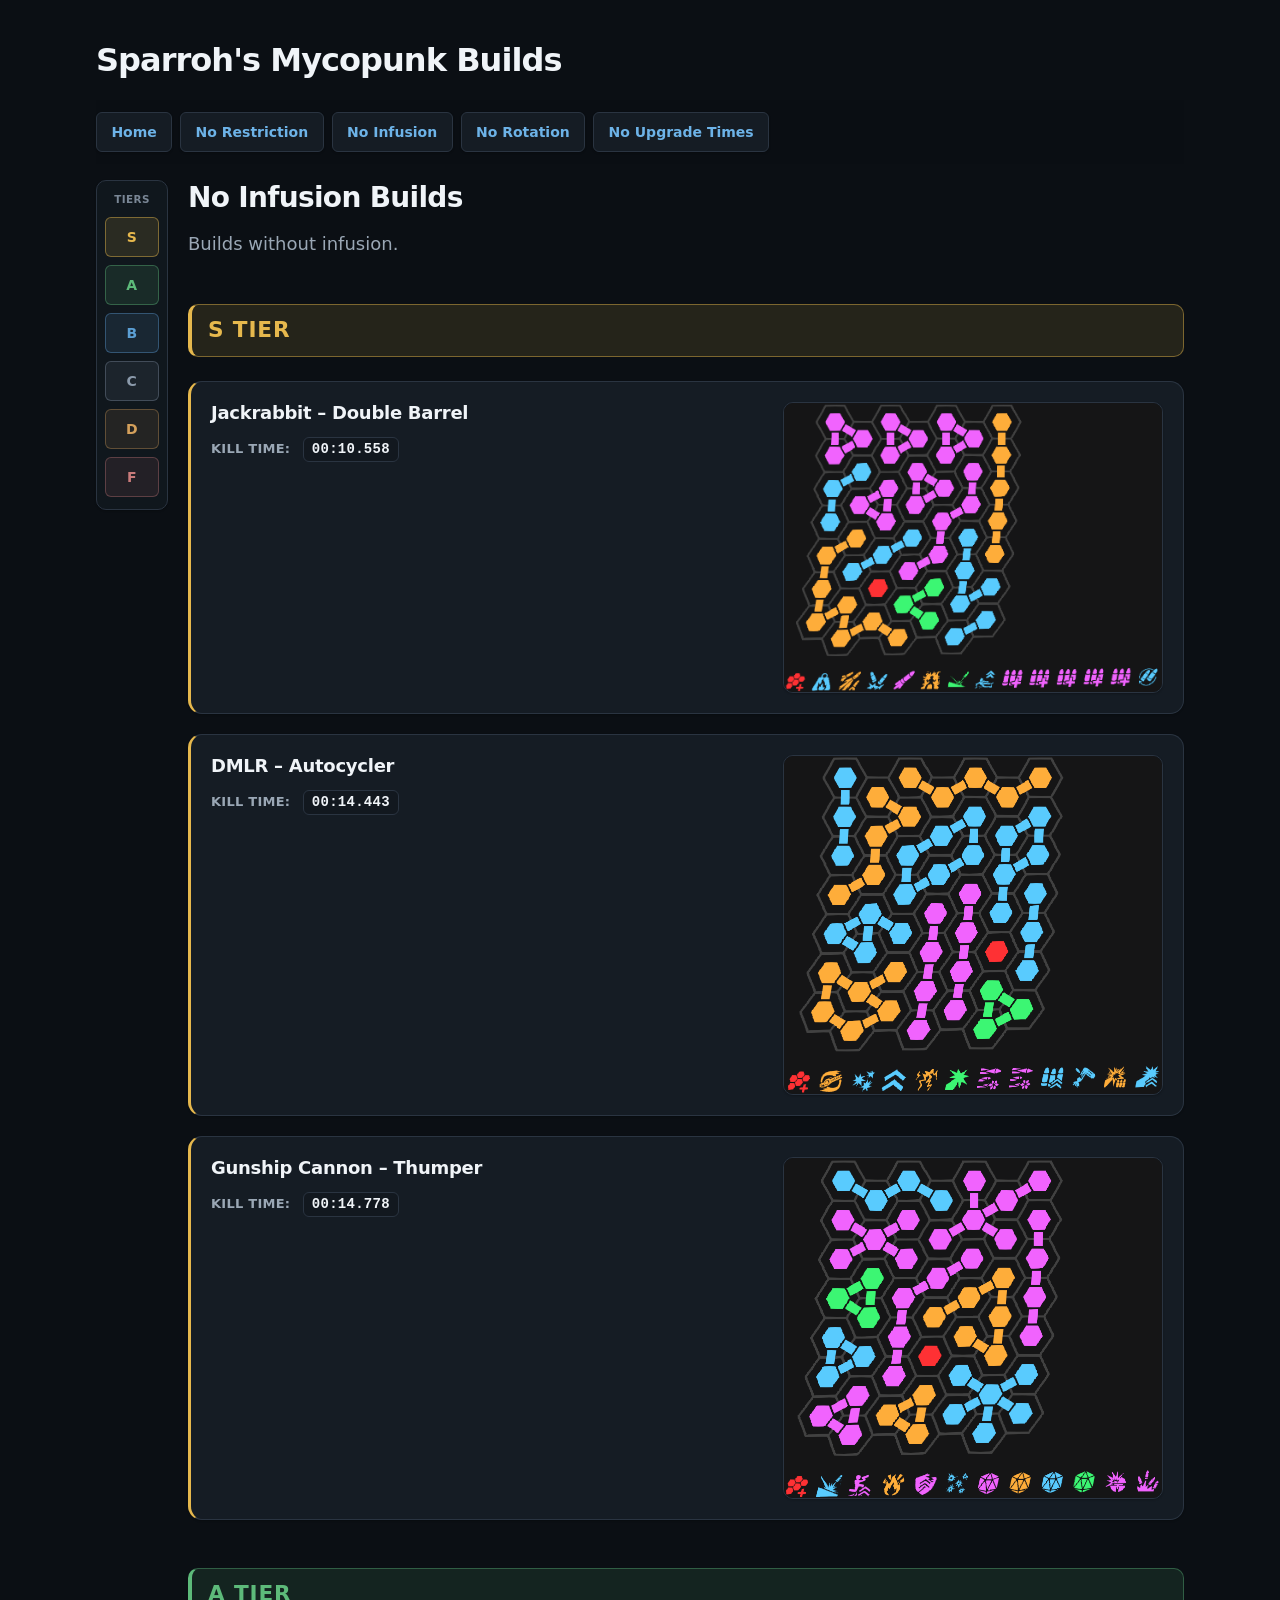
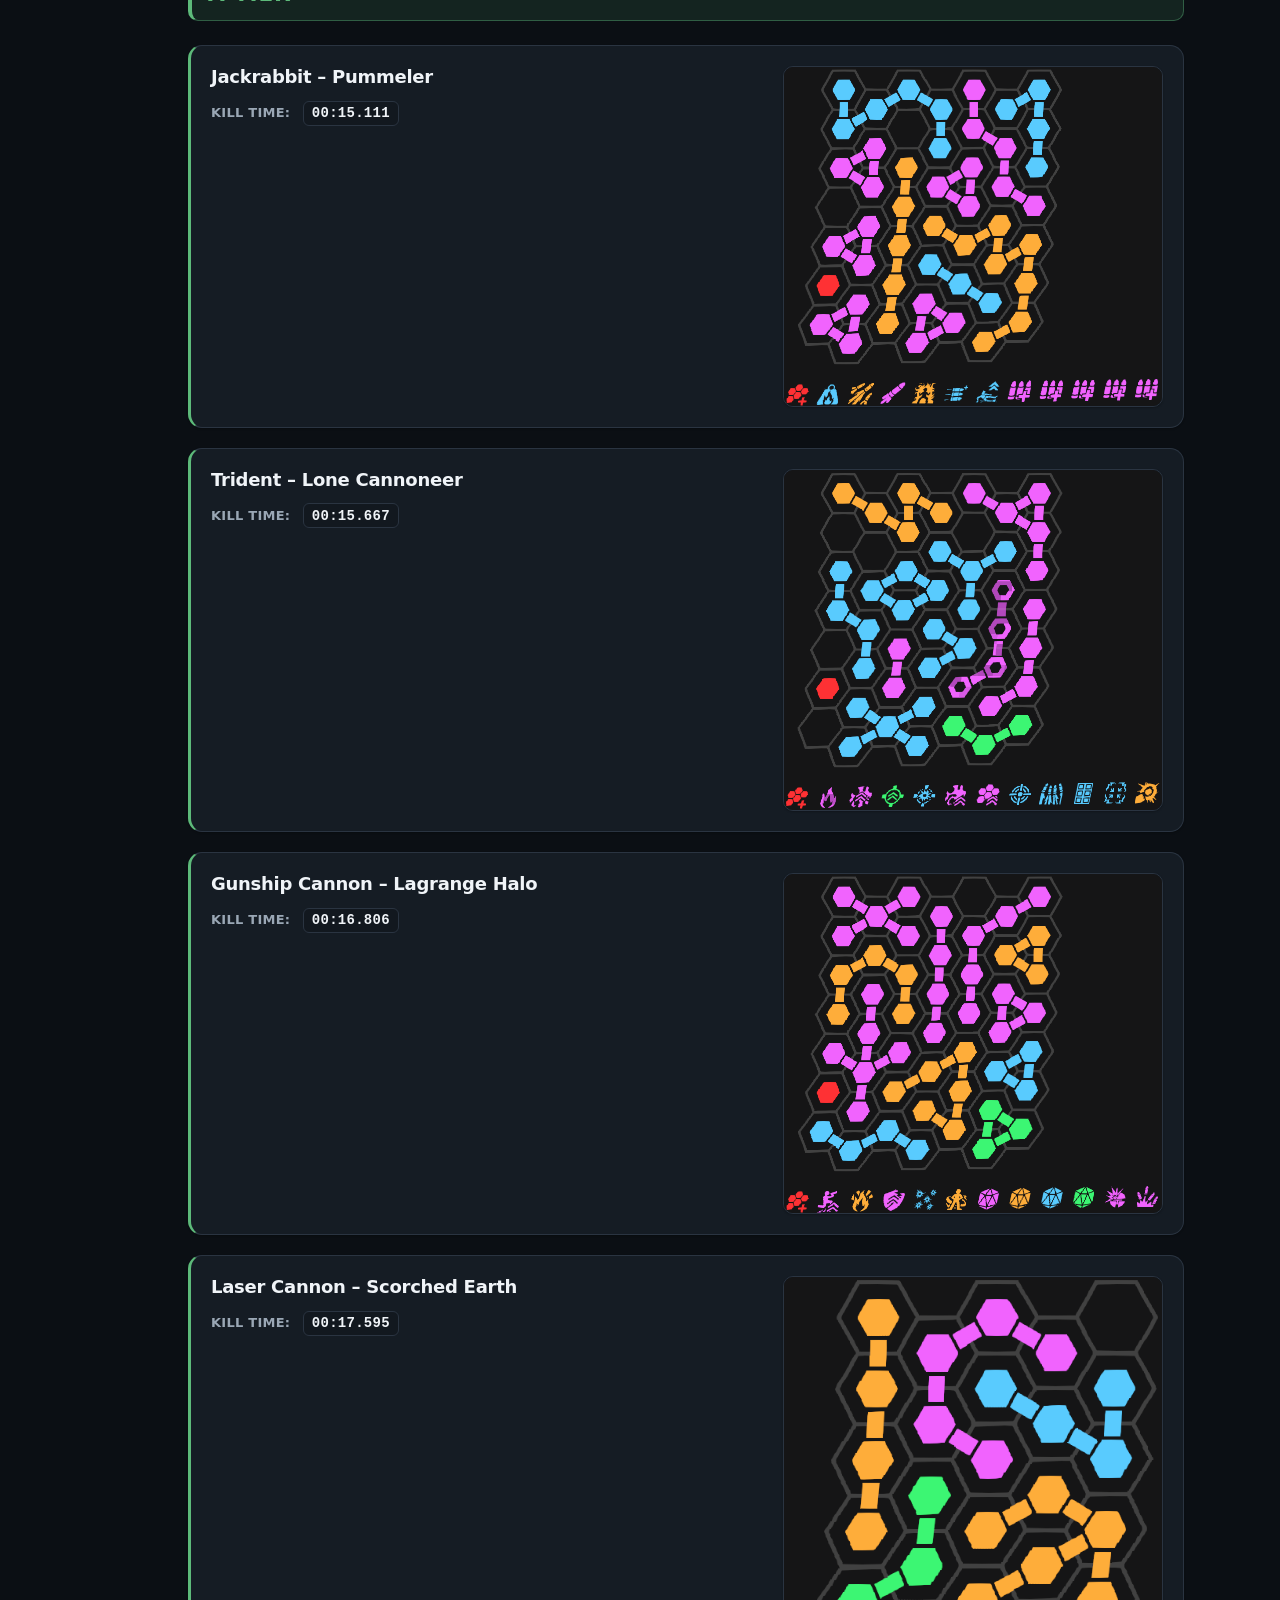
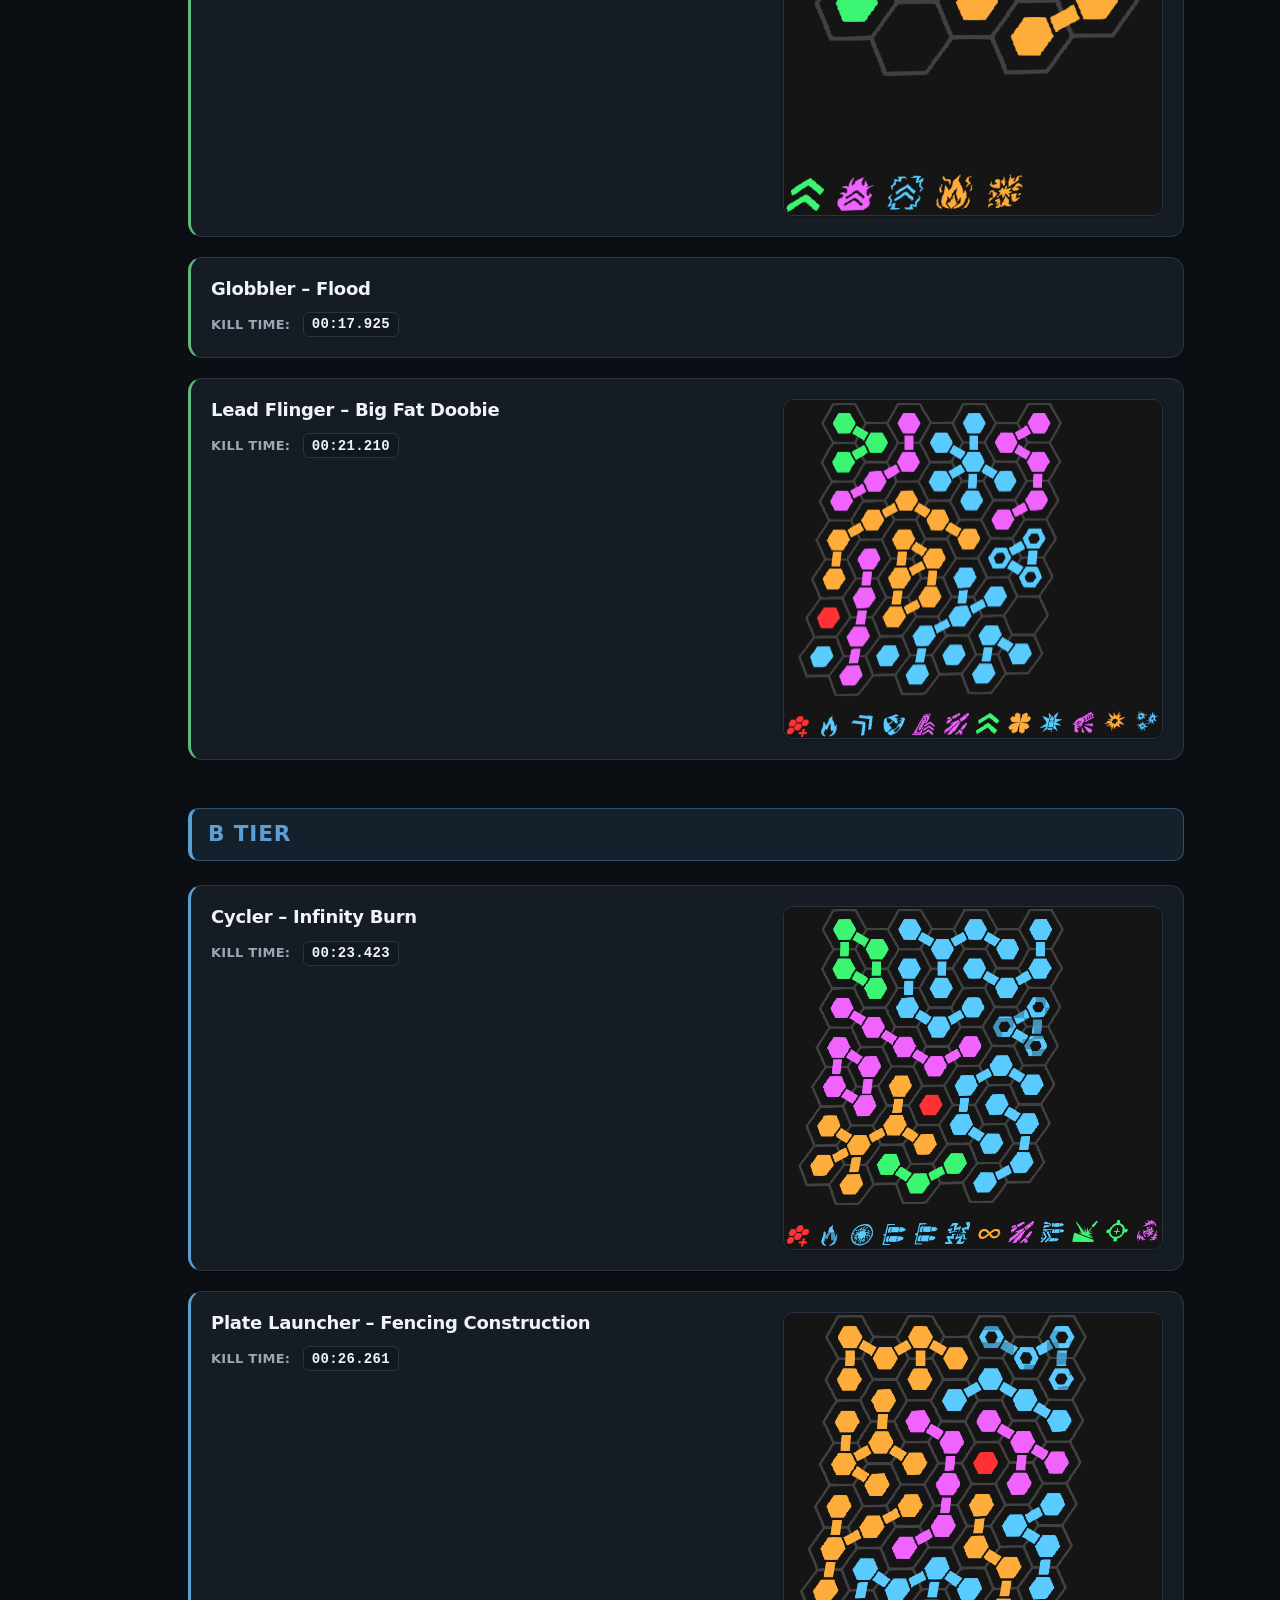
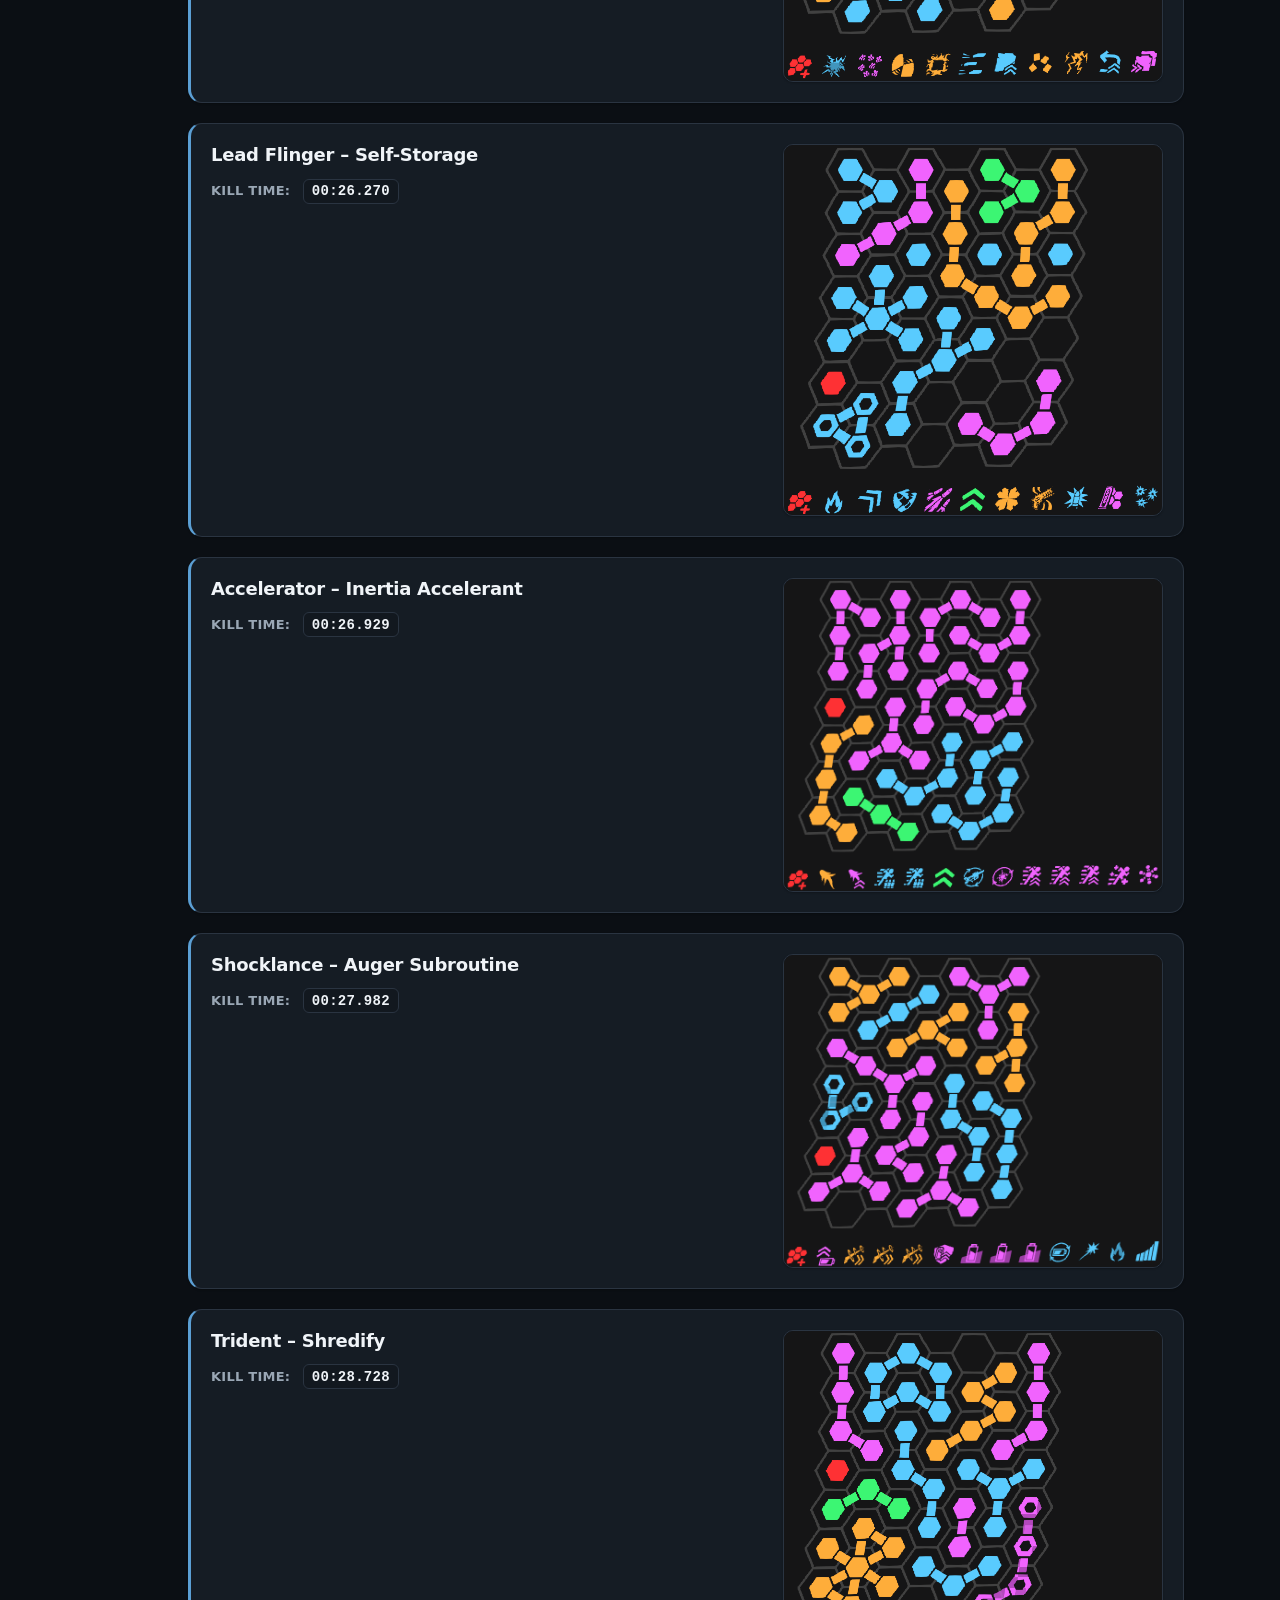
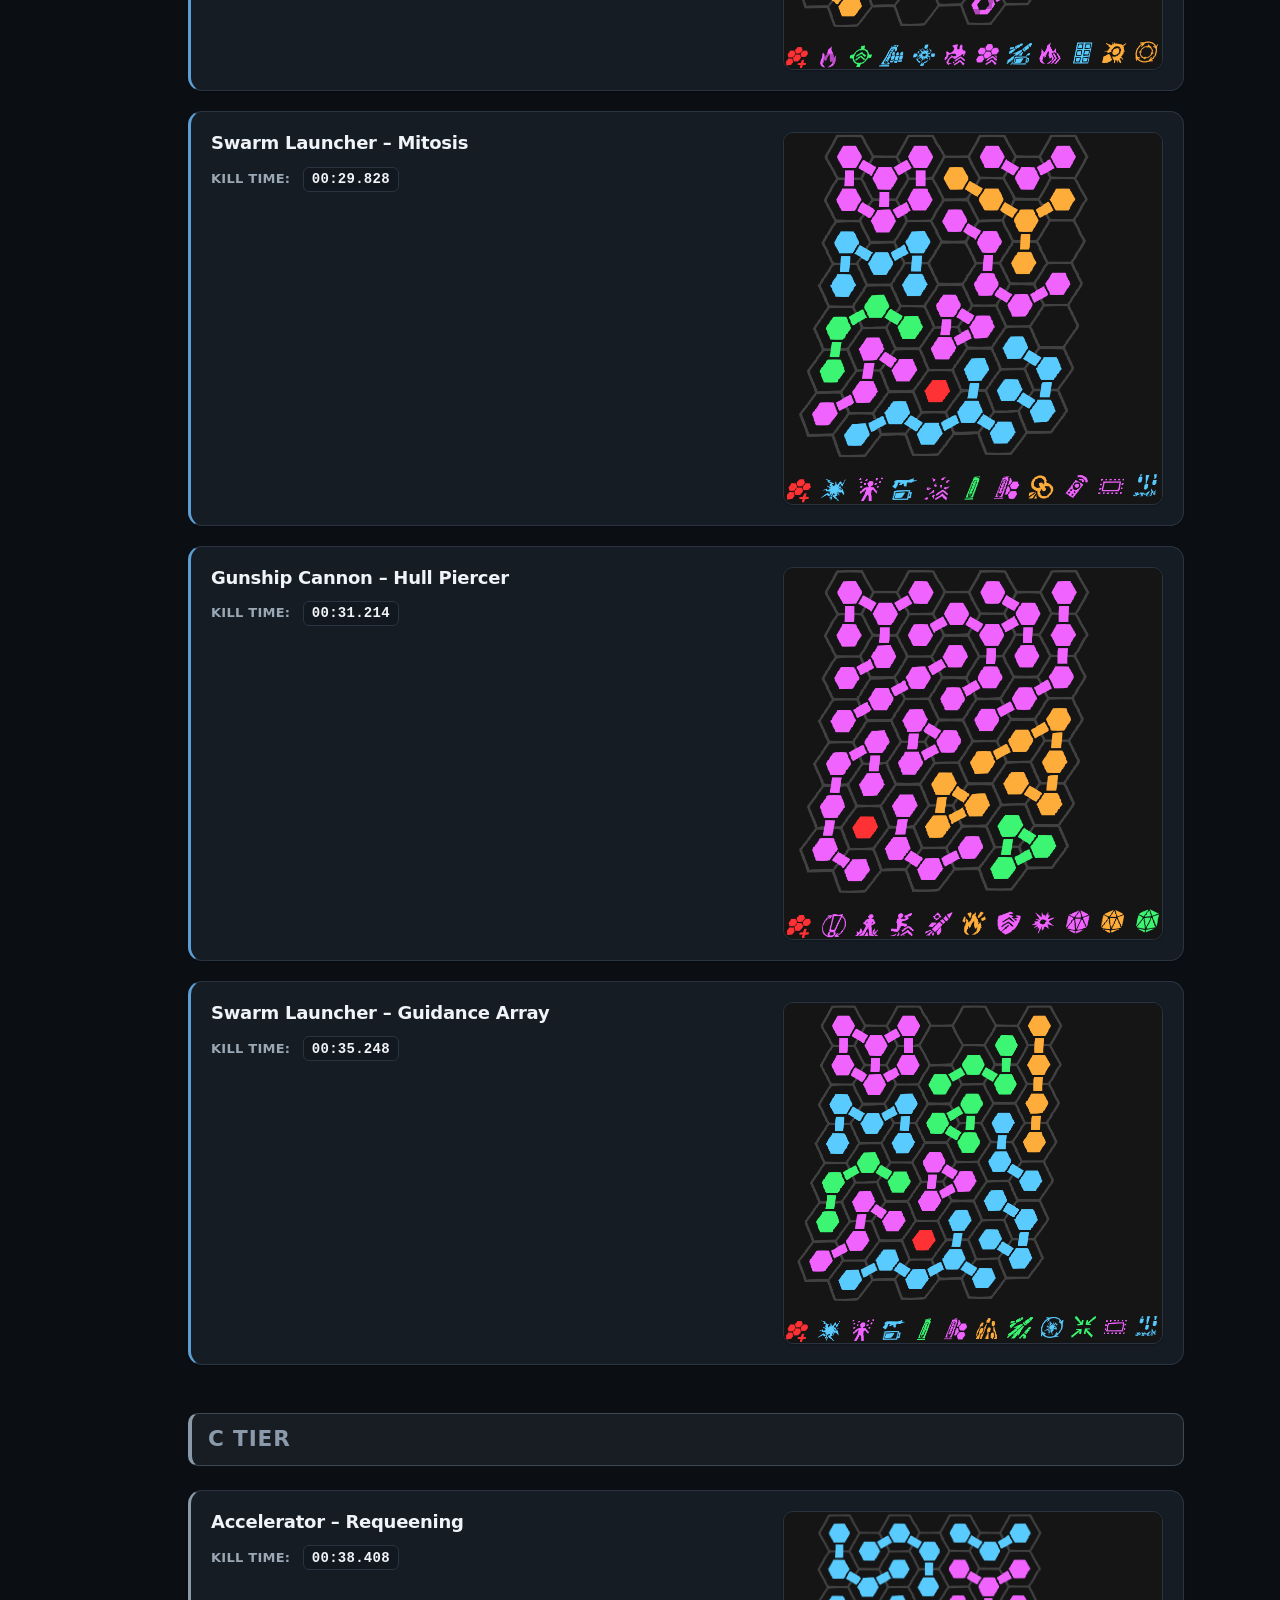
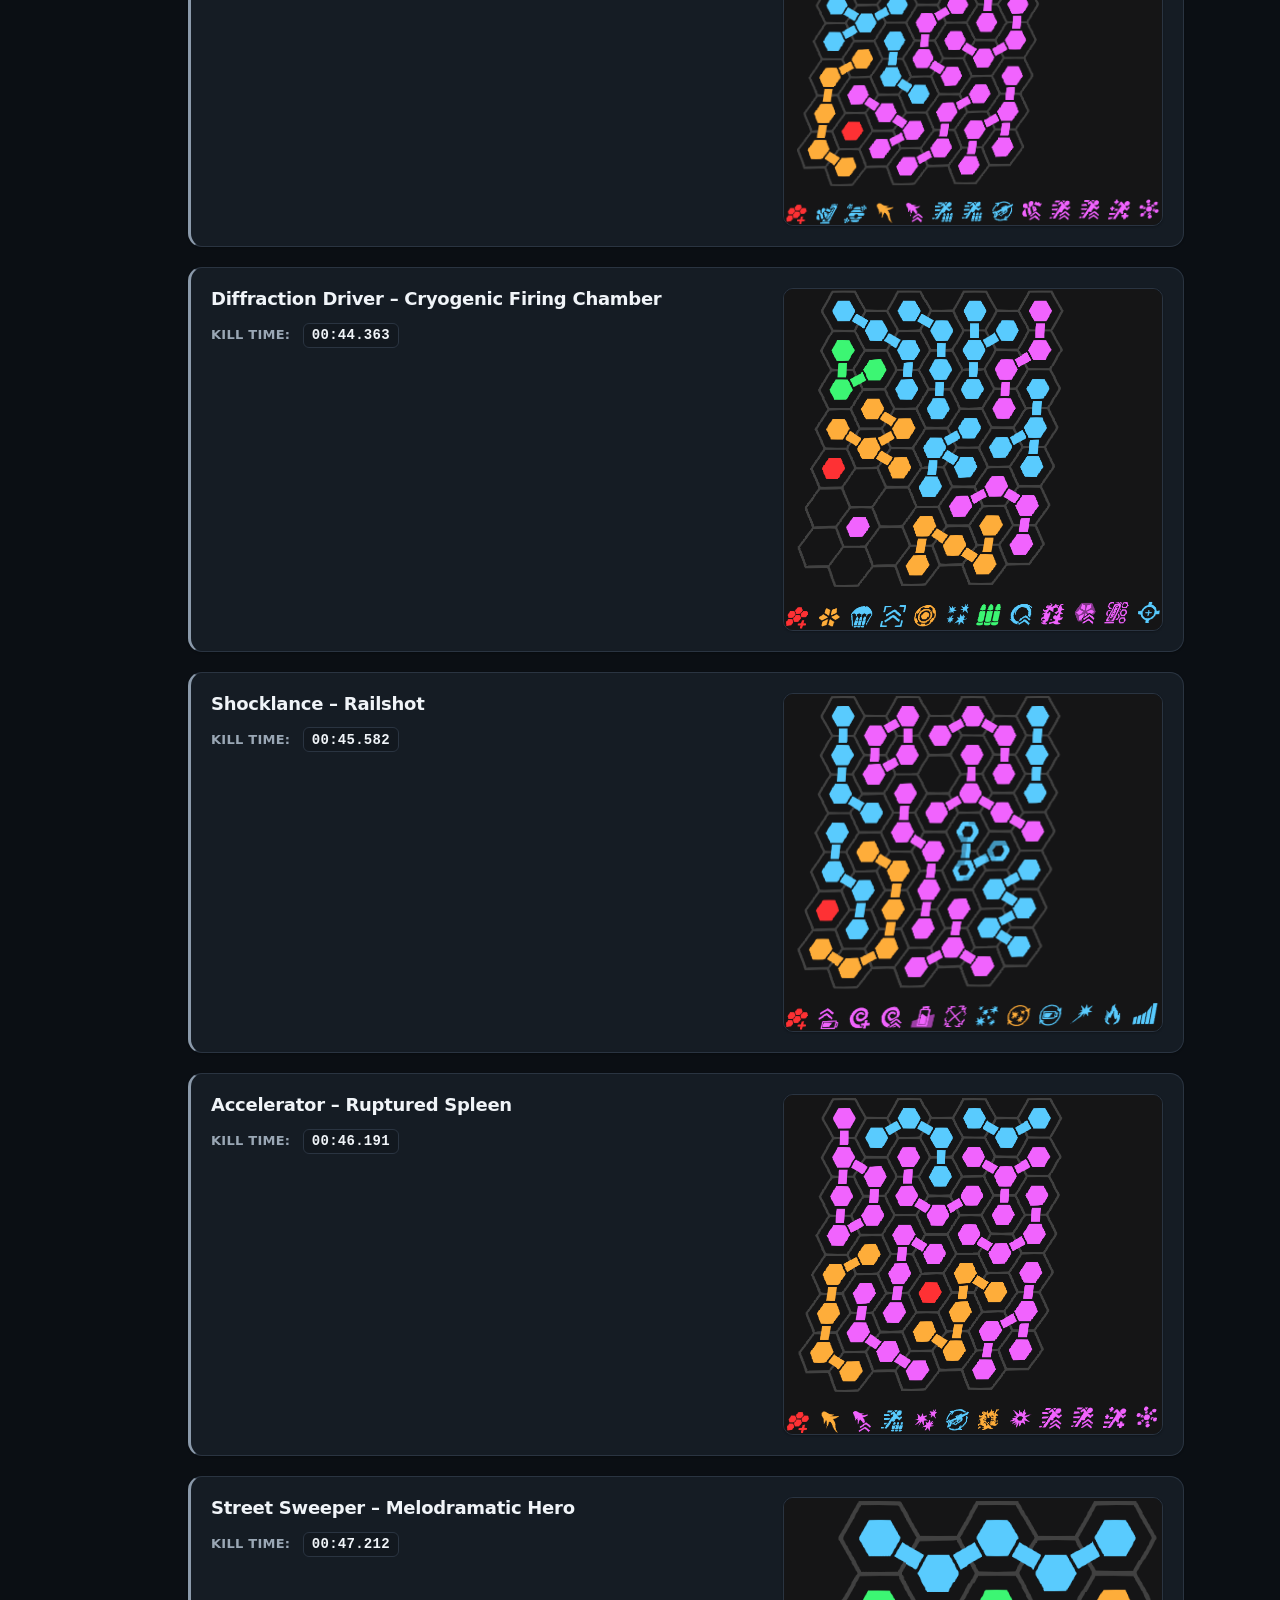
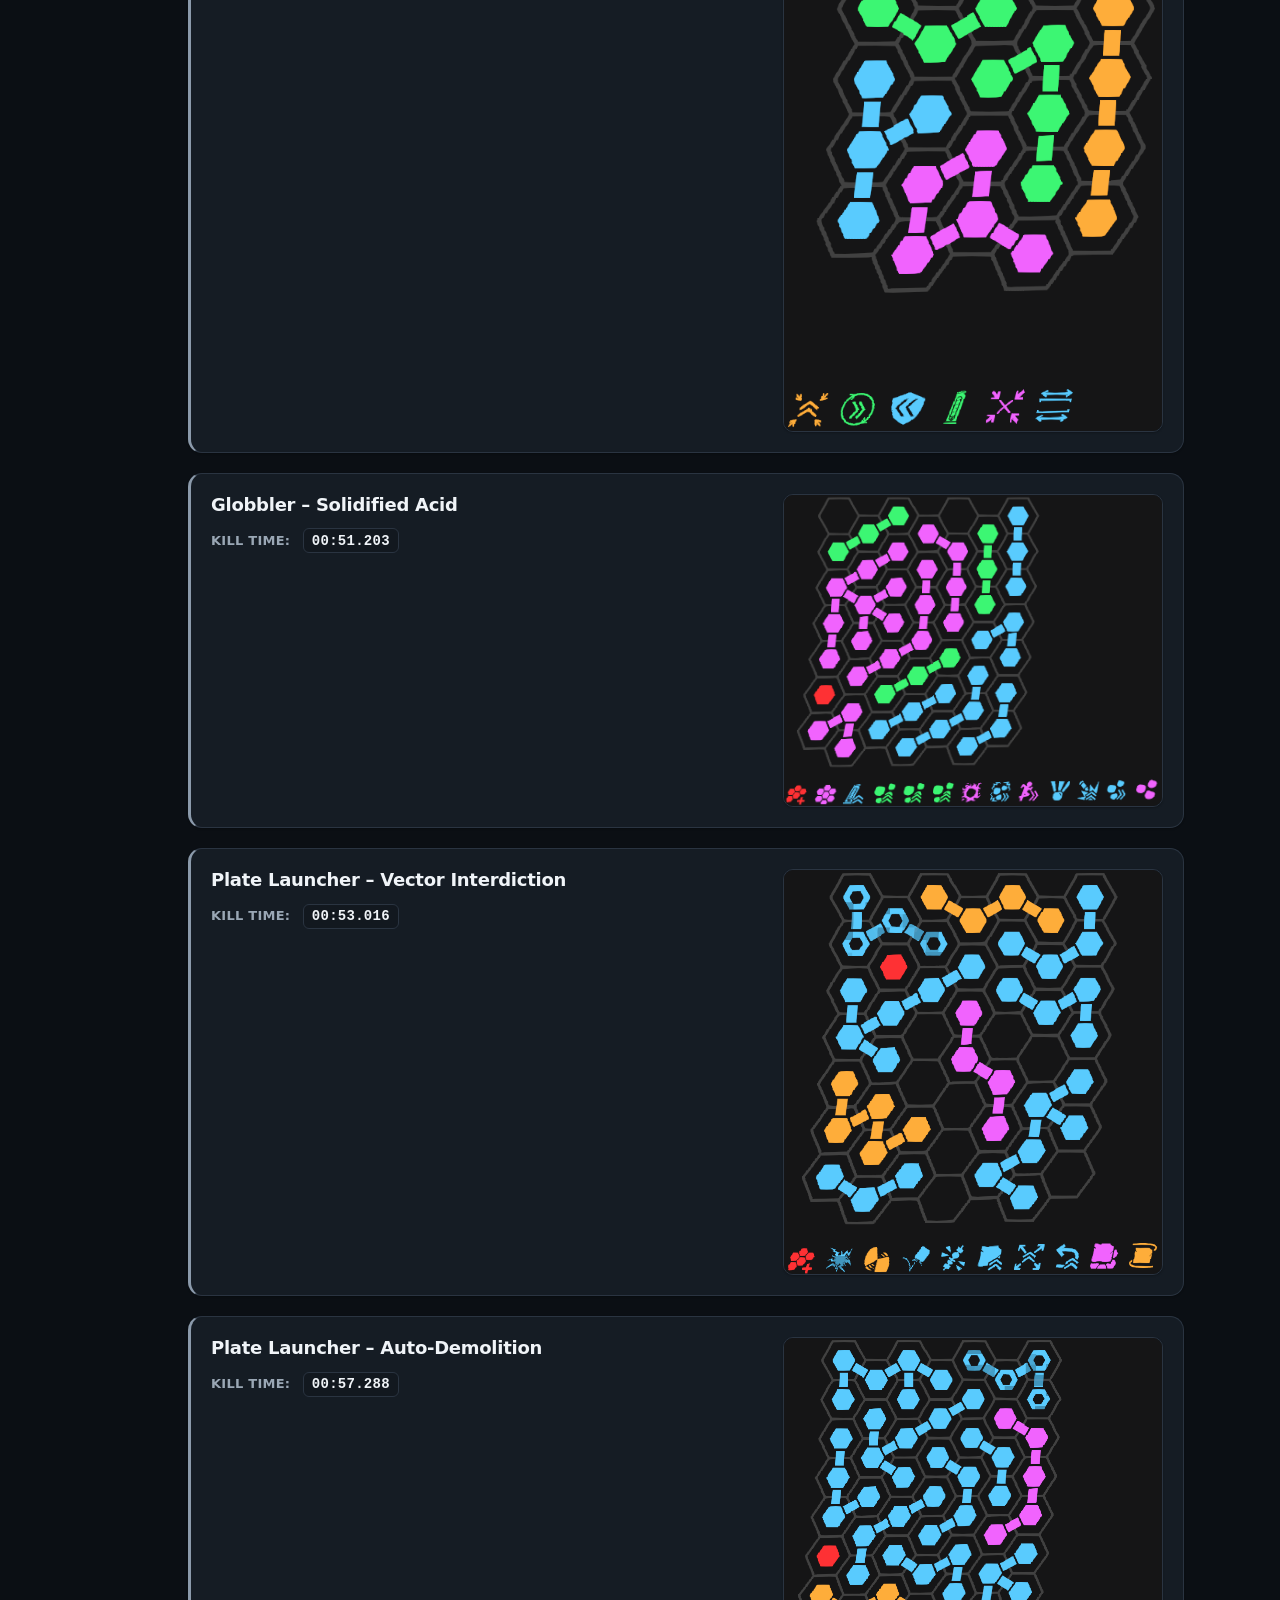
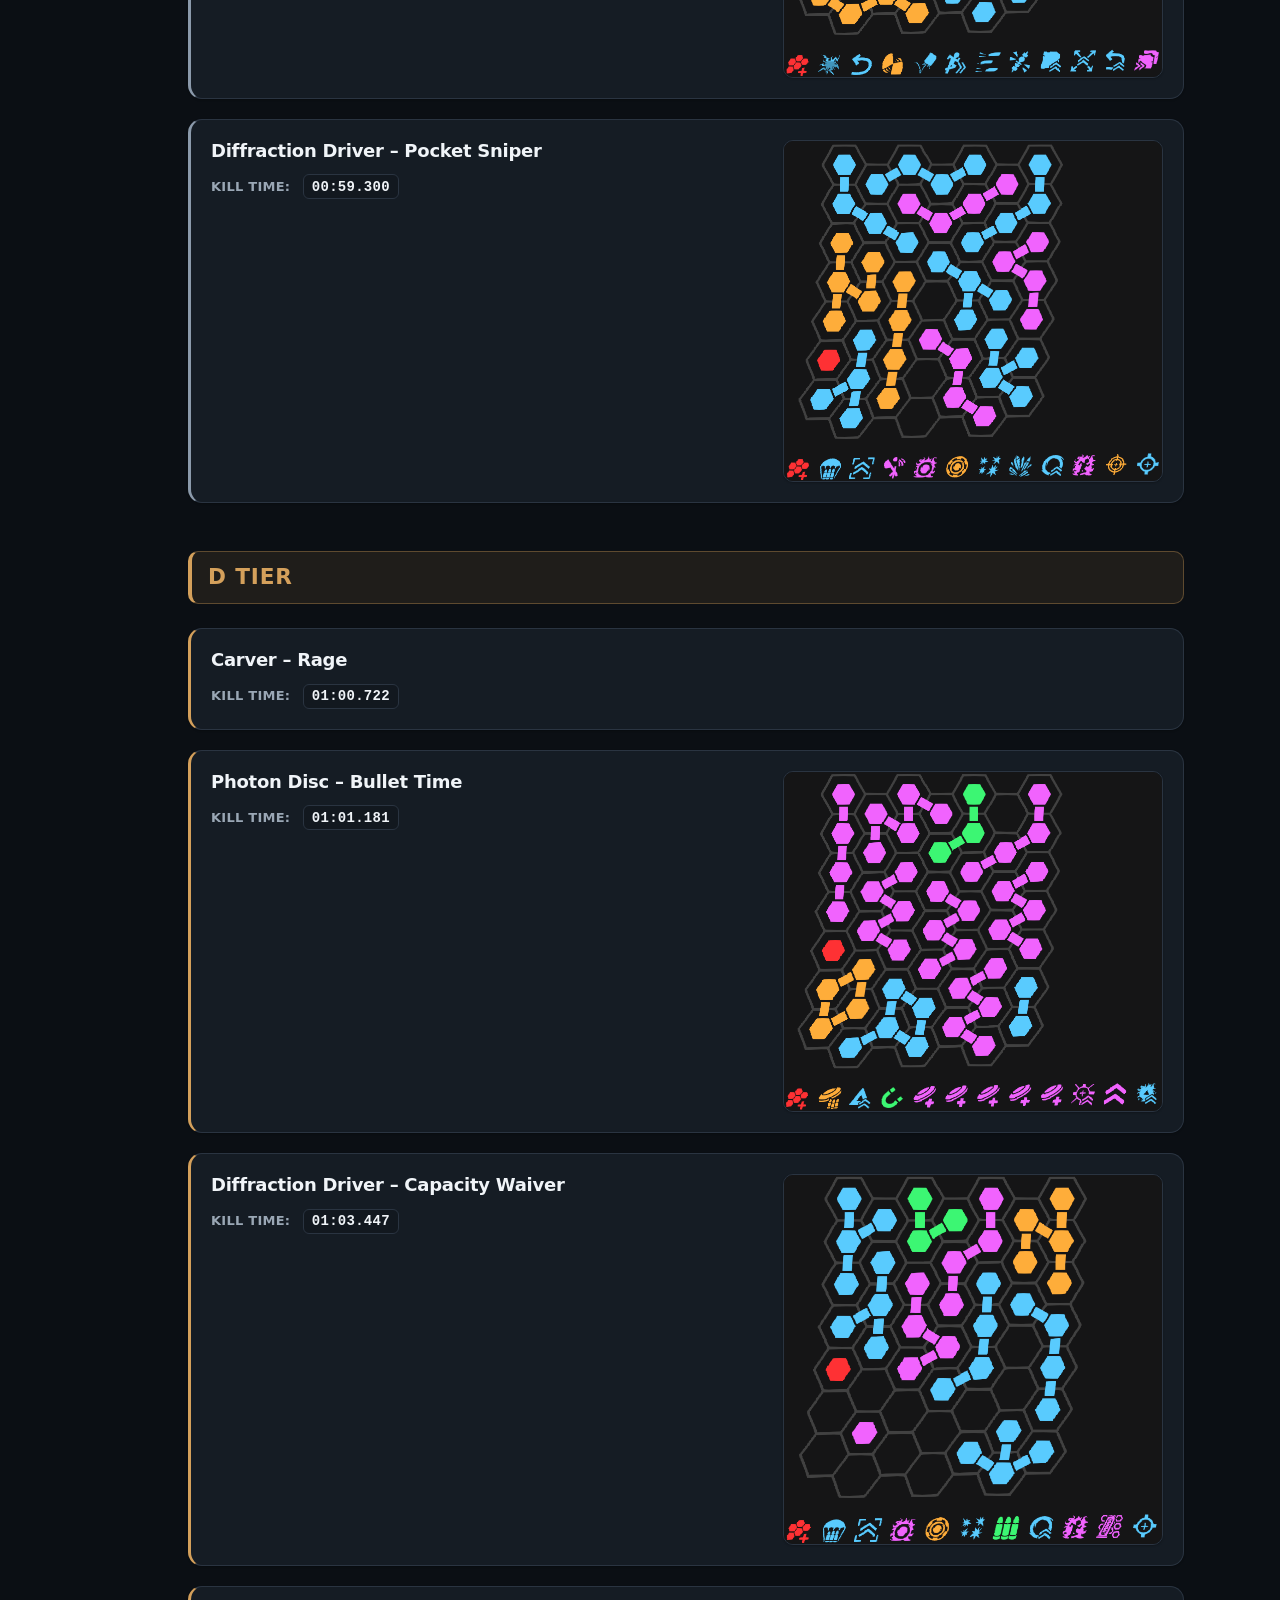
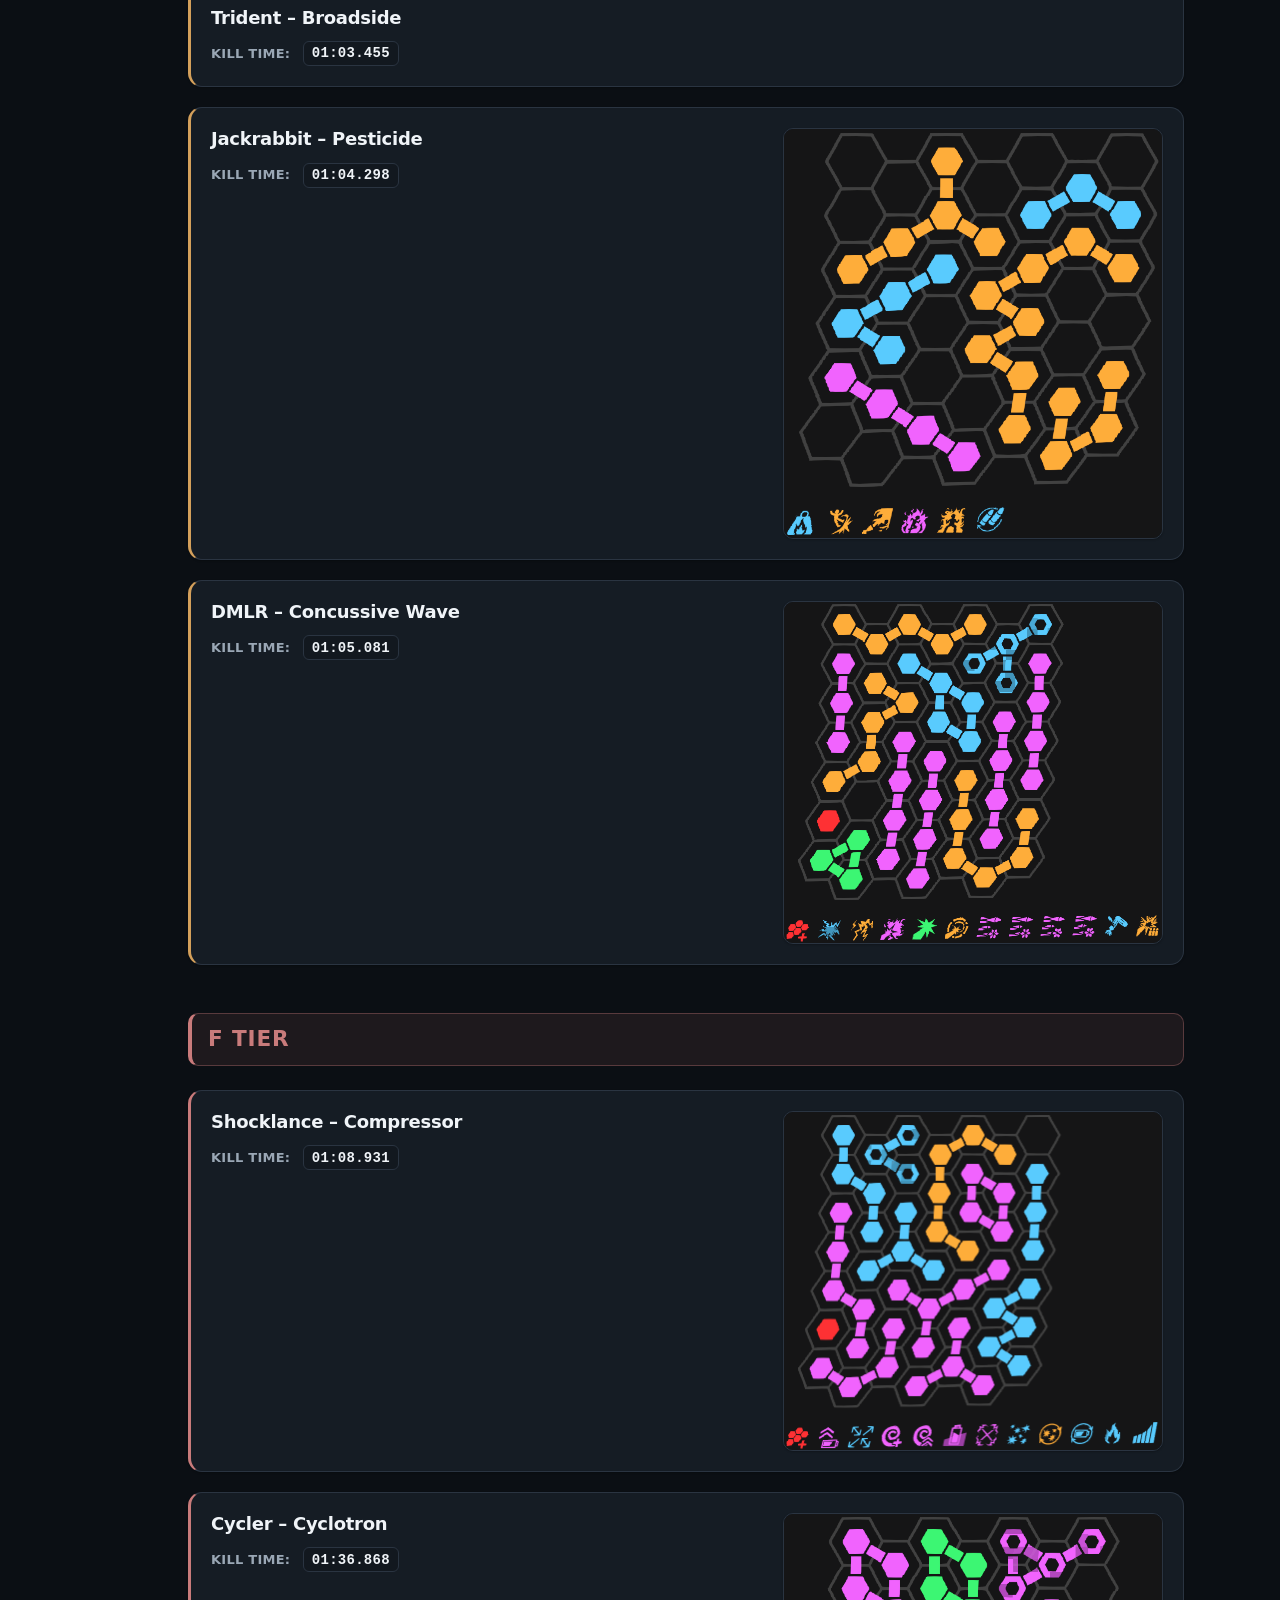
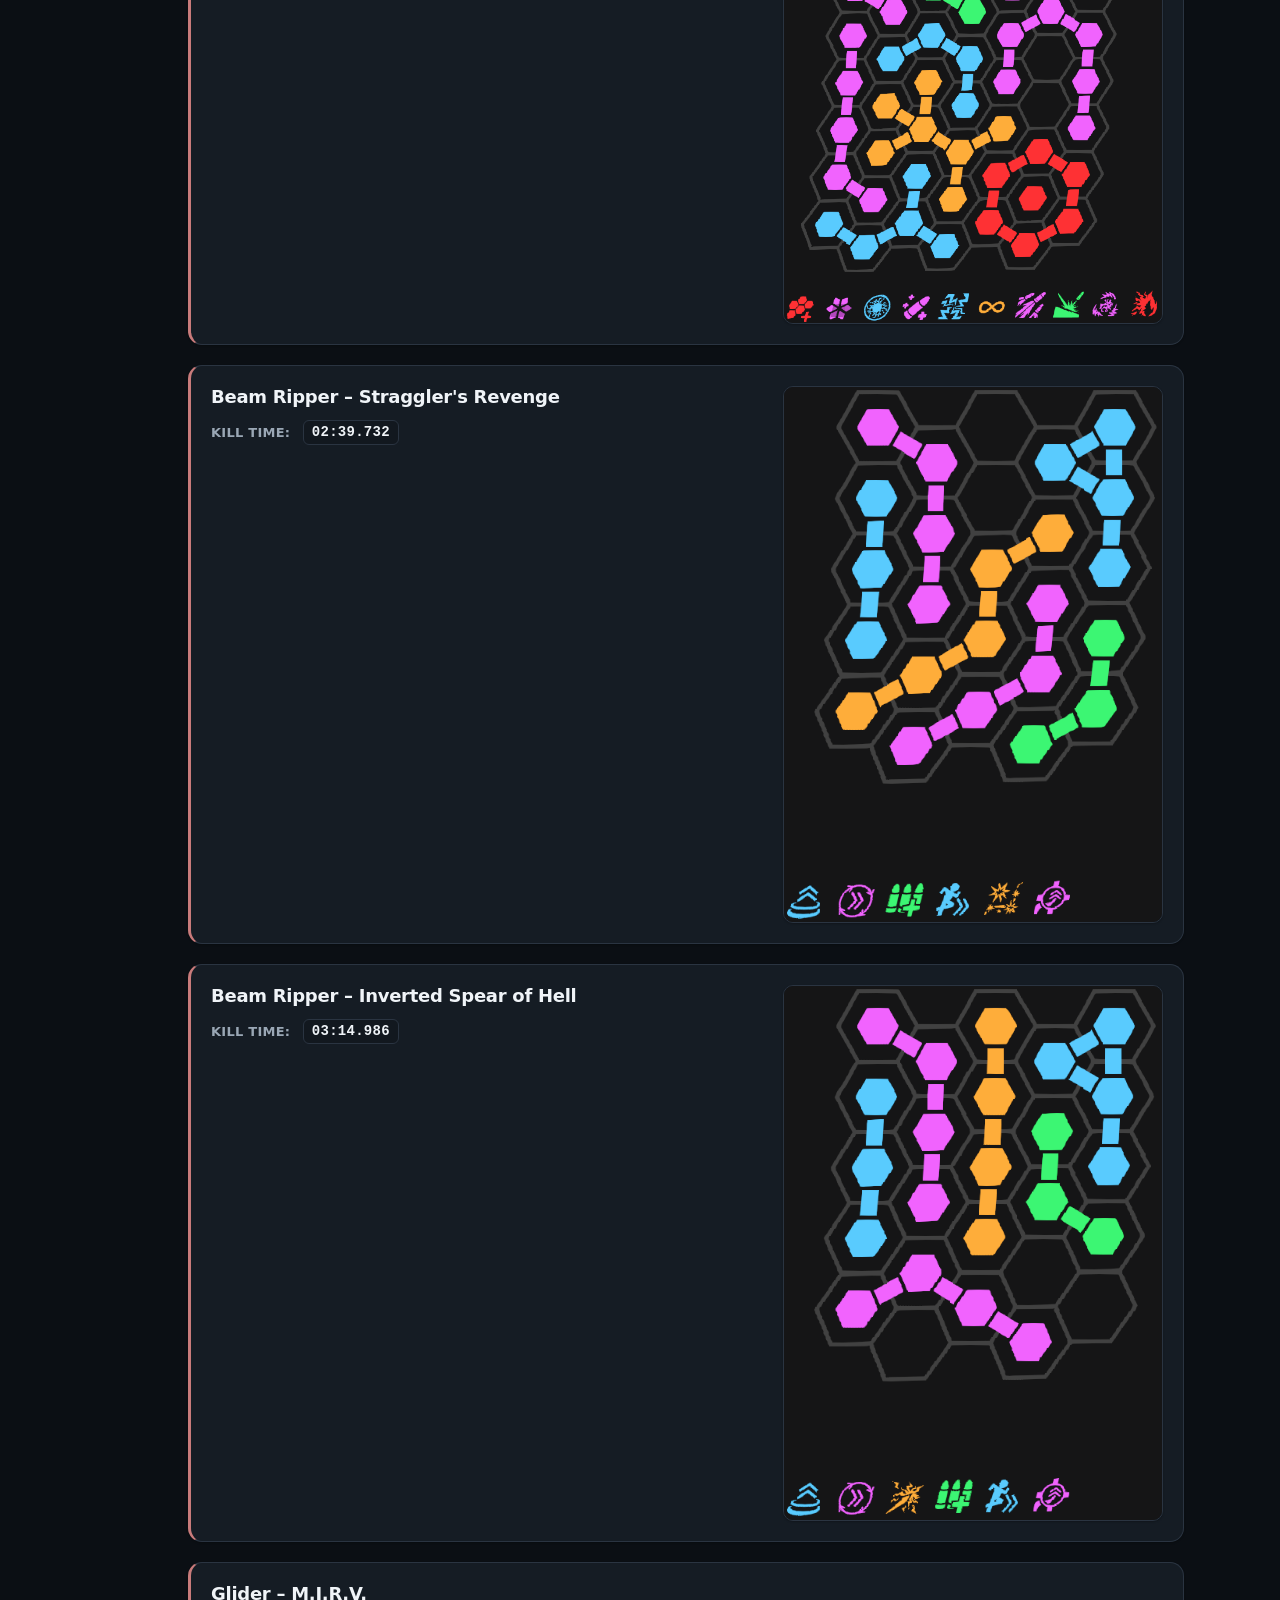
==== builds/no_infusion_builds.html @ f9980466 "Add files via upload" ====
<!DOCTYPE html>
<html lang="en">
<head>
  <meta charset="utf-8">
  <meta name="viewport" content="width=device-width, initial-scale=1">
  <title>No Infusion Builds</title>
  <link rel="stylesheet" href="../css/style.css">
</head>
<body>
<h1>Sparroh's Mycopunk Builds</h1>
<nav class="top-nav" aria-label="Build collections">
  <a class="nav-link" href="../index.html">Home</a>
  <a class="nav-link" href="no_restriction_builds.html">No Restriction</a>
  <a class="nav-link" href="no_infusion_builds.html">No Infusion</a>
  <a class="nav-link" href="no_rotation_builds.html">No Rotation</a>
  <a class="nav-link" href="no_upgrade_times.html">No Upgrade Times</a>
</nav>
<div class="build-layout">
<nav class="tier-nav" aria-label="Jump to tier">
  <span class="tier-nav-label">Tiers</span>
  <a class="tier-nav-link tier-s" href="#tier-s">S</a>
  <a class="tier-nav-link tier-a" href="#tier-a">A</a>
  <a class="tier-nav-link tier-b" href="#tier-b">B</a>
  <a class="tier-nav-link tier-c" href="#tier-c">C</a>
  <a class="tier-nav-link tier-d" href="#tier-d">D</a>
  <a class="tier-nav-link tier-f" href="#tier-f">F</a>
</nav>

<div class="build-main">
<h2 class="page-title">No Infusion Builds</h2>
<p>Builds without infusion.</p>
<h2 id="tier-s" class="tier-heading tier-s">S Tier</h2>

<div class="build tier-s" data-tier="S">
  <div class="build-text">
    <h3>Jackrabbit – Double Barrel</h3>
    <p><strong>Kill Time:</strong> <span class="kill-time">00:10.558</span></p>
  </div>
  <div class="build-image">
    <img src="../assets/images/no_infusion_images/jackrabbit_double_barrel.PNG" alt="Jackrabbit Double Barrel">
  </div>
</div>

<div class="build tier-s" data-tier="S">
  <div class="build-text">
    <h3>DMLR – Autocycler</h3>
    <p><strong>Kill Time:</strong> <span class="kill-time">00:14.443</span></p>
  </div>
  <div class="build-image">
    <img src="../assets/images/no_infusion_images/dmlr_autocycler.PNG" alt="DMLR Autocycler">
  </div>
</div>

<div class="build tier-s" data-tier="S">
  <div class="build-text">
    <h3>Gunship Cannon – Thumper</h3>
    <p><strong>Kill Time:</strong> <span class="kill-time">00:14.778</span></p>
  </div>
  <div class="build-image">
    <img src="../assets/images/no_infusion_images/gunship_cannon_thumper.PNG" alt="Gunship Cannon Thumper">
  </div>
</div>

<h2 id="tier-a" class="tier-heading tier-a">A Tier</h2>

<div class="build tier-a" data-tier="A">
  <div class="build-text">
    <h3>Jackrabbit – Pummeler</h3>
    <p><strong>Kill Time:</strong> <span class="kill-time">00:15.111</span></p>
  </div>
  <div class="build-image">
    <img src="../assets/images/no_infusion_images/jackrabbit_pummeler.PNG" alt="Jackrabbit Pummeler">
  </div>
</div>

<div class="build tier-a" data-tier="A">
  <div class="build-text">
    <h3>Trident – Lone Cannoneer</h3>
    <p><strong>Kill Time:</strong> <span class="kill-time">00:15.667</span></p>
  </div>
  <div class="build-image">
    <img src="../assets/images/no_infusion_images/trident_lone_cannoneer.PNG" alt="Trident Lone Cannoneer">
  </div>
</div>

<div class="build tier-a" data-tier="A">
  <div class="build-text">
    <h3>Gunship Cannon – Lagrange Halo</h3>
    <p><strong>Kill Time:</strong> <span class="kill-time">00:16.806</span></p>
  </div>
  <div class="build-image">
    <img src="../assets/images/no_infusion_images/gunship_cannon_lagrange_halo.PNG" alt="Gunship Cannon Lagrange Halo">
  </div>
</div>

<div class="build tier-a" data-tier="A">
  <div class="build-text">
    <h3>Laser Cannon – Scorched Earth</h3>
    <p><strong>Kill Time:</strong> <span class="kill-time">00:17.595</span></p>
  </div>
  <div class="build-image">
    <img src="../assets/images/no_infusion_images/laser_cannon_scorched_earth.PNG" alt="Laser Cannon Scorched Earth">
  </div>
</div>

<div class="build tier-a" data-tier="A">
  <div class="build-text">
    <h3>Globbler – Flood</h3>
    <p><strong>Kill Time:</strong> <span class="kill-time">00:17.925</span></p>
  </div>
</div>

<div class="build tier-a" data-tier="A">
  <div class="build-text">
    <h3>Lead Flinger – Big Fat Doobie</h3>
    <p><strong>Kill Time:</strong> <span class="kill-time">00:21.210</span></p>
  </div>
  <div class="build-image">
    <img src="../assets/images/no_infusion_images/lead_flinger_big_fat_doobie.PNG" alt="Lead Flinger Big Fat Doobie">
  </div>
</div>

<h2 id="tier-b" class="tier-heading tier-b">B Tier</h2>

<div class="build tier-b" data-tier="B">
  <div class="build-text">
    <h3>Cycler – Infinity Burn</h3>
    <p><strong>Kill Time:</strong> <span class="kill-time">00:23.423</span></p>
  </div>
  <div class="build-image">
    <img src="../assets/images/no_infusion_images/cycler_infinity_burn.PNG" alt="Cycler Infinity Burn">
  </div>
</div>

<div class="build tier-b" data-tier="B">
  <div class="build-text">
    <h3>Plate Launcher – Fencing Construction</h3>
    <p><strong>Kill Time:</strong> <span class="kill-time">00:26.261</span></p>
  </div>
  <div class="build-image">
    <img src="../assets/images/no_infusion_images/plate_launcher_fencing_construction.PNG" alt="Plate Launcher Fencing Construction">
  </div>
</div>

<div class="build tier-b" data-tier="B">
  <div class="build-text">
    <h3>Lead Flinger – Self-Storage</h3>
    <p><strong>Kill Time:</strong> <span class="kill-time">00:26.270</span></p>
  </div>
  <div class="build-image">
    <img src="../assets/images/no_infusion_images/lead_flinger_self_storage.PNG" alt="Lead Flinger Self-Storage">
  </div>
</div>

<div class="build tier-b" data-tier="B">
  <div class="build-text">
    <h3>Accelerator – Inertia Accelerant</h3>
    <p><strong>Kill Time:</strong> <span class="kill-time">00:26.929</span></p>
  </div>
  <div class="build-image">
    <img src="../assets/images/no_infusion_images/accelerator_inertia_accelerant.PNG" alt="Accelerator Inertia Accelerant">
  </div>
</div>

<div class="build tier-b" data-tier="B">
  <div class="build-text">
    <h3>Shocklance – Auger Subroutine</h3>
    <p><strong>Kill Time:</strong> <span class="kill-time">00:27.982</span></p>
  </div>
  <div class="build-image">
    <img src="../assets/images/no_infusion_images/shocklance_auger_subroutine.PNG" alt="Shocklance Auger Subroutine">
  </div>
</div>

<div class="build tier-b" data-tier="B">
  <div class="build-text">
    <h3>Trident – Shredify</h3>
    <p><strong>Kill Time:</strong> <span class="kill-time">00:28.728</span></p>
  </div>
  <div class="build-image">
    <img src="../assets/images/no_infusion_images/trident_shredify.PNG" alt="Trident Shredify">
  </div>
</div>

<div class="build tier-b" data-tier="B">
  <div class="build-text">
    <h3>Swarm Launcher – Mitosis</h3>
    <p><strong>Kill Time:</strong> <span class="kill-time">00:29.828</span></p>
  </div>
  <div class="build-image">
    <img src="../assets/images/no_infusion_images/swarm_launcher_mitosis.PNG" alt="Swarm Launcher Mitosis">
  </div>
</div>

<div class="build tier-b" data-tier="B">
  <div class="build-text">
    <h3>Gunship Cannon – Hull Piercer</h3>
    <p><strong>Kill Time:</strong> <span class="kill-time">00:31.214</span></p>
  </div>
  <div class="build-image">
    <img src="../assets/images/no_infusion_images/gunship_cannon_hull_piercer.PNG" alt="Gunship Cannon Hull Piercer">
  </div>
</div>

<div class="build tier-b" data-tier="B">
  <div class="build-text">
    <h3>Swarm Launcher – Guidance Array</h3>
    <p><strong>Kill Time:</strong> <span class="kill-time">00:35.248</span></p>
  </div>
  <div class="build-image">
    <img src="../assets/images/no_infusion_images/swarm_launcher_guidance_array.PNG" alt="Swarm Launcher Guidance Array">
  </div>
</div>

<h2 id="tier-c" class="tier-heading tier-c">C Tier</h2>

<div class="build tier-c" data-tier="C">
  <div class="build-text">
    <h3>Accelerator – Requeening</h3>
    <p><strong>Kill Time:</strong> <span class="kill-time">00:38.408</span></p>
  </div>
  <div class="build-image">
    <img src="../assets/images/no_infusion_images/accelerator_requeening.PNG" alt="Accelerator Requeening">
  </div>
</div>

<div class="build tier-c" data-tier="C">
  <div class="build-text">
    <h3>Diffraction Driver – Cryogenic Firing Chamber</h3>
    <p><strong>Kill Time:</strong> <span class="kill-time">00:44.363</span></p>
  </div>
  <div class="build-image">
    <img src="../assets/images/no_infusion_images/diffraction_driver_cryogenic_firing_chamber.PNG" alt="Diffraction Driver Cryogenic Firing Chamber">
  </div>
</div>

<div class="build tier-c" data-tier="C">
  <div class="build-text">
    <h3>Shocklance – Railshot</h3>
    <p><strong>Kill Time:</strong> <span class="kill-time">00:45.582</span></p>
  </div>
  <div class="build-image">
    <img src="../assets/images/no_infusion_images/shocklance_railshot.PNG" alt="Shocklance Railshot">
  </div>
</div>

<div class="build tier-c" data-tier="C">
  <div class="build-text">
    <h3>Accelerator – Ruptured Spleen</h3>
    <p><strong>Kill Time:</strong> <span class="kill-time">00:46.191</span></p>
  </div>
  <div class="build-image">
    <img src="../assets/images/no_infusion_images/accelerator_ruptured_spleen.PNG" alt="Accelerator Ruptured Spleen">
  </div>
</div>

<div class="build tier-c" data-tier="C">
  <div class="build-text">
    <h3>Street Sweeper – Melodramatic Hero</h3>
    <p><strong>Kill Time:</strong> <span class="kill-time">00:47.212</span></p>
  </div>
  <div class="build-image">
    <img src="../assets/images/no_infusion_images/street_sweeper_melodramatic_hero.PNG" alt="Street Sweeper Melodramatic Hero">
  </div>
</div>

<div class="build tier-c" data-tier="C">
  <div class="build-text">
    <h3>Globbler – Solidified Acid</h3>
    <p><strong>Kill Time:</strong> <span class="kill-time">00:51.203</span></p>
  </div>
  <div class="build-image">
    <img src="../assets/images/no_infusion_images/globbler_solidified_acid.PNG" alt="Globbler Solidified Acid">
  </div>
</div>

<div class="build tier-c" data-tier="C">
  <div class="build-text">
    <h3>Plate Launcher – Vector Interdiction</h3>
    <p><strong>Kill Time:</strong> <span class="kill-time">00:53.016</span></p>
  </div>
  <div class="build-image">
    <img src="../assets/images/no_infusion_images/plate_launcher_vector_interdiction.PNG" alt="Plate Launcher Vector Interdiction">
  </div>
</div>

<div class="build tier-c" data-tier="C">
  <div class="build-text">
    <h3>Plate Launcher – Auto-Demolition</h3>
    <p><strong>Kill Time:</strong> <span class="kill-time">00:57.288</span></p>
  </div>
  <div class="build-image">
    <img src="../assets/images/no_infusion_images/plate_launcher_auto_demolition.PNG" alt="Plate Launcher Auto-Demolition">
  </div>
</div>

<div class="build tier-c" data-tier="C">
  <div class="build-text">
    <h3>Diffraction Driver – Pocket Sniper</h3>
    <p><strong>Kill Time:</strong> <span class="kill-time">00:59.300</span></p>
  </div>
  <div class="build-image">
    <img src="../assets/images/no_infusion_images/diffraction_driver_pocket_sniper.PNG" alt="Diffraction Driver Pocket Sniper">
  </div>
</div>

<h2 id="tier-d" class="tier-heading tier-d">D Tier</h2>

<div class="build tier-d" data-tier="D">
  <div class="build-text">
    <h3>Carver – Rage</h3>
    <p><strong>Kill Time:</strong> <span class="kill-time">01:00.722</span></p>
  </div>
</div>

<div class="build tier-d" data-tier="D">
  <div class="build-text">
    <h3>Photon Disc – Bullet Time</h3>
    <p><strong>Kill Time:</strong> <span class="kill-time">01:01.181</span></p>
  </div>
  <div class="build-image">
    <img src="../assets/images/no_infusion_images/photon_disc_bullet_time.PNG" alt="Photon Disc Bullet Time">
  </div>
</div>

<div class="build tier-d" data-tier="D">
  <div class="build-text">
    <h3>Diffraction Driver – Capacity Waiver</h3>
    <p><strong>Kill Time:</strong> <span class="kill-time">01:03.447</span></p>
  </div>
  <div class="build-image">
    <img src="../assets/images/no_infusion_images/diffraction_driver_capacity_waiver.PNG" alt="Diffraction Driver Capacity Waiver">
  </div>
</div>

<div class="build tier-d" data-tier="D">
  <div class="build-text">
    <h3>Trident – Broadside</h3>
    <p><strong>Kill Time:</strong> <span class="kill-time">01:03.455</span></p>
  </div>
</div>

<div class="build tier-d" data-tier="D">
  <div class="build-text">
    <h3>Jackrabbit – Pesticide</h3>
    <p><strong>Kill Time:</strong> <span class="kill-time">01:04.298</span></p>
  </div>
  <div class="build-image">
    <img src="../assets/images/no_infusion_images/jackrabbit_pesticide.PNG" alt="Jackrabbit Pesticide">
  </div>
</div>

<div class="build tier-d" data-tier="D">
  <div class="build-text">
    <h3>DMLR – Concussive Wave</h3>
    <p><strong>Kill Time:</strong> <span class="kill-time">01:05.081</span></p>
  </div>
  <div class="build-image">
    <img src="../assets/images/no_infusion_images/dmlr_concussive_wave.PNG" alt="DMLR Concussive Wave">
  </div>
</div>

<h2 id="tier-f" class="tier-heading tier-f">F Tier</h2>

<div class="build tier-f" data-tier="F">
  <div class="build-text">
    <h3>Shocklance – Compressor</h3>
    <p><strong>Kill Time:</strong> <span class="kill-time">01:08.931</span></p>
  </div>
  <div class="build-image">
    <img src="../assets/images/no_infusion_images/shocklance_compressor.PNG" alt="Shocklance Compressor">
  </div>
</div>

<div class="build tier-f" data-tier="F">
  <div class="build-text">
    <h3>Cycler – Cyclotron</h3>
    <p><strong>Kill Time:</strong> <span class="kill-time">01:36.868</span></p>
  </div>
  <div class="build-image">
    <img src="../assets/images/no_infusion_images/cycler_cyclotron.PNG" alt="Cycler Cyclotron">
  </div>
</div>

<div class="build tier-f" data-tier="F">
  <div class="build-text">
    <h3>Beam Ripper – Straggler&#x27;s Revenge</h3>
    <p><strong>Kill Time:</strong> <span class="kill-time">02:39.732</span></p>
  </div>
  <div class="build-image">
    <img src="../assets/images/no_infusion_images/beam_ripper_stragglers_revenge.PNG" alt="Beam Ripper Straggler&#x27;s Revenge">
  </div>
</div>

<div class="build tier-f" data-tier="F">
  <div class="build-text">
    <h3>Beam Ripper – Inverted Spear of Hell</h3>
    <p><strong>Kill Time:</strong> <span class="kill-time">03:14.986</span></p>
  </div>
  <div class="build-image">
    <img src="../assets/images/no_infusion_images/beam_ripper_inverted_spear_of_hell.PNG" alt="Beam Ripper Inverted Spear of Hell">
  </div>
</div>

<div class="build tier-f" data-tier="F">
  <div class="build-text">
    <h3>Glider – M.I.R.V.</h3>
    <p><strong>Kill Time:</strong> <span class="kill-time">—</span></p>
  </div>
</div>

<div class="build tier-f" data-tier="F">
  <div class="build-text">
    <h3>Last Argument – Soul Reaper</h3>
    <p><strong>Kill Time:</strong> <span class="kill-time">—</span></p>
  </div>
  <div class="build-image">
    <img src="../assets/images/no_infusion_images/last_argument_soul_reaper.PNG" alt="Last Argument Soul Reaper">
  </div>
</div>

<div class="build tier-f" data-tier="F">
  <div class="build-text">
    <h3>Mycologist – Melee</h3>
    <p><strong>Kill Time:</strong> <span class="kill-time">—</span></p>
  </div>
</div>

<div class="build tier-f" data-tier="F">
  <div class="build-text">
    <h3>Mycologist – Sporadic Sprouting</h3>
    <p><strong>Kill Time:</strong> <span class="kill-time">—</span></p>
  </div>
</div>

</div>
</div>
</body>
</html>
---- css/style.css ----
/* =============================================================================
   Mycopunk Amalgamation Builds — refined dark theme
   Tokens first so theming (and a future light theme) stays easy.
   ============================================================================= */

:root {
  /* Surfaces */
  --color-bg: #0b0f14;
  --color-bg-elevated: #12181f;
  --color-surface: #151c24;
  --color-surface-hover: #1a2330;
  --color-border: #2a3441;
  --color-border-strong: #3d4a5c;

  /* Text */
  --color-text: #e6edf3;
  --color-text-muted: #9aa7b5;
  --color-text-subtle: #7a8796;
  --color-heading: #f0f4f8;

  /* Accent / interactive */
  --color-accent: #5b9fd4;
  --color-accent-hover: #7eb6e0;
  --color-accent-muted: rgba(91, 159, 212, 0.14);
  --color-focus: #7eb6e0;
  --color-link: #6db3e8;
  --color-link-hover: #9dcef5;

  /* Tier accents — readable on dark, not neon */
  --tier-s: #e6b84d;
  --tier-s-bg: rgba(230, 184, 77, 0.12);
  --tier-s-border: rgba(230, 184, 77, 0.45);

  --tier-a: #5dba7a;
  --tier-a-bg: rgba(93, 186, 122, 0.12);
  --tier-a-border: rgba(93, 186, 122, 0.4);

  --tier-b: #5b9fd4;
  --tier-b-bg: rgba(91, 159, 212, 0.12);
  --tier-b-border: rgba(91, 159, 212, 0.4);

  --tier-c: #8b9aab;
  --tier-c-bg: rgba(139, 154, 171, 0.1);
  --tier-c-border: rgba(139, 154, 171, 0.35);

  --tier-d: #d4a05b;
  --tier-d-bg: rgba(212, 160, 91, 0.1);
  --tier-d-border: rgba(212, 160, 91, 0.35);

  --tier-f: #c97b7b;
  --tier-f-bg: rgba(201, 123, 123, 0.1);
  --tier-f-border: rgba(201, 123, 123, 0.35);

  /* Typography */
  --font-sans: system-ui, -apple-system, BlinkMacSystemFont, "Segoe UI", Roboto,
    "Helvetica Neue", Arial, sans-serif;
  --font-mono: ui-monospace, "Cascadia Code", "SF Mono", Menlo, Consolas,
    "Liberation Mono", monospace;

  --text-xs: 0.8125rem;
  --text-sm: 0.875rem;
  --text-base: 1rem;
  --text-lg: 1.125rem;
  --text-xl: 1.35rem;
  --text-2xl: 1.75rem;
  --text-3xl: 2rem;

  --leading-tight: 1.25;
  --leading-snug: 1.4;
  --leading-normal: 1.65;
  --tracking-wide: 0.04em;

  /* Spacing scale */
  --space-1: 0.25rem;
  --space-2: 0.5rem;
  --space-3: 0.75rem;
  --space-4: 1rem;
  --space-5: 1.25rem;
  --space-6: 1.5rem;
  --space-8: 2rem;
  --space-10: 2.5rem;
  --space-12: 3rem;
  --space-16: 4rem;

  /* Radii & elevation */
  --radius-sm: 6px;
  --radius-md: 10px;
  --radius-lg: 14px;
  --shadow-sm: 0 1px 2px rgba(0, 0, 0, 0.25);
  --shadow-md: 0 4px 16px rgba(0, 0, 0, 0.28);
  --shadow-focus: 0 0 0 3px rgba(126, 182, 224, 0.35);

  /* Layout */
  --content-max: 72rem;
  --prose-max: 46rem;
  --build-image-width: min(380px, 100%);
  --sticky-nav-offset: 0.5rem;
  --tier-sidebar-width: 4.5rem;
  --tier-nav-top: calc(var(--sticky-nav-offset) + 3.5rem);


  /* Motion */
  --ease: cubic-bezier(0.2, 0.8, 0.2, 1);
  --duration: 160ms;
}

/* -----------------------------------------------------------------------------
   Base
   ----------------------------------------------------------------------------- */

*,
*::before,
*::after {
  box-sizing: border-box;
}

html {
  color-scheme: dark;
  -webkit-text-size-adjust: 100%;
  scroll-behavior: smooth;
}

body {
  margin: 0 auto;
  max-width: var(--content-max);
  padding: var(--space-6) var(--space-4) var(--space-16);
  background-color: var(--color-bg);
  color: var(--color-text);
  font-family: var(--font-sans);
  font-size: var(--text-base);
  line-height: var(--leading-normal);
  -webkit-font-smoothing: antialiased;
  -moz-osx-font-smoothing: grayscale;
}

@media (min-width: 640px) {
  body {
    padding: var(--space-8) var(--space-6) var(--space-16);
  }
}

@media (min-width: 960px) {
  body {
    padding: var(--space-10) var(--space-8) var(--space-16);
  }
}

/* Selection */
::selection {
  background: var(--color-accent-muted);
  color: var(--color-heading);
}

/* Images */
img {
  max-width: 100%;
  height: auto;
  vertical-align: middle;
}

/* -----------------------------------------------------------------------------
   Typography
   ----------------------------------------------------------------------------- */

h1,
h2,
h3,
h4 {
  color: var(--color-heading);
  font-weight: 650;
  line-height: var(--leading-tight);
  letter-spacing: -0.02em;
  text-wrap: balance;
}

h1 {
  margin: 0 0 var(--space-4);
  font-size: clamp(1.65rem, 1.3rem + 1.4vw, var(--text-3xl));
  font-weight: 700;
  letter-spacing: -0.03em;
}

h2 {
  margin: var(--space-12) 0 var(--space-6);
  font-size: var(--text-xl);
  font-weight: 700;
  letter-spacing: var(--tracking-wide);
  text-transform: uppercase;
}

h3 {
  margin: 0 0 var(--space-3);
  font-size: var(--text-lg);
  font-weight: 650;
  letter-spacing: -0.015em;
  color: var(--color-heading);
}

p {
  margin: 0 0 var(--space-3);
  max-width: var(--prose-max);
}

/* Build card body copy can use full card width */
.build-text p {
  max-width: none;
}

ul,
ol {
  margin: 0 0 var(--space-4);
  padding-inline-start: 1.35rem;
  max-width: var(--prose-max);
}

li {
  margin-block: var(--space-1);
}

li::marker {
  color: var(--color-text-subtle);
}

strong {
  color: var(--color-heading);
  font-weight: 650;
}

hr {
  border: 0;
  height: 1px;
  margin: var(--space-10) 0;
  background: linear-gradient(
    90deg,
    transparent,
    var(--color-border-strong) 12%,
    var(--color-border-strong) 88%,
    transparent
  );
}

/* Intro / description under page title */
body > p:first-of-type,
h1 + p,
.page-title + p {
  color: var(--color-text-muted);
  font-size: var(--text-lg);
  line-height: var(--leading-snug);
  margin-bottom: var(--space-5);
}


/* Markdown source CSV link near top of build pages */
h1 + p + p,
h1 + p + p a {
  font-size: var(--text-sm);
}

/* -----------------------------------------------------------------------------
   Links
   ----------------------------------------------------------------------------- */

a {
  color: var(--color-link);
  text-decoration-thickness: 1px;
  text-underline-offset: 0.18em;
  transition: color var(--duration) var(--ease);
}

a:hover {
  color: var(--color-link-hover);
}

a:focus-visible {
  outline: 2px solid var(--color-focus);
  outline-offset: 3px;
  border-radius: 2px;
}

/* -----------------------------------------------------------------------------
   Navigation
   ----------------------------------------------------------------------------- */

.top-nav {
  display: flex;
  flex-wrap: wrap;
  gap: var(--space-2);
  margin: var(--space-5) 0 var(--space-3);
  padding: var(--space-3) 0;
  position: sticky;
  top: var(--sticky-nav-offset);
  z-index: 30;
  background: color-mix(in srgb, var(--color-bg) 88%, transparent);
  backdrop-filter: blur(10px);
  -webkit-backdrop-filter: blur(10px);
}

/* Fallback when color-mix is unavailable */
@supports not (background: color-mix(in srgb, black 50%, white)) {
  .top-nav {
    background: rgba(11, 15, 20, 0.92);
  }
}

.top-nav-secondary {
  position: static;
  margin-top: 0;
  margin-bottom: var(--space-8);
  padding-top: 0;
  padding-bottom: var(--space-6);
  border-bottom: 1px solid var(--color-border);
  background: transparent;
  backdrop-filter: none;
  -webkit-backdrop-filter: none;
}

/* Build page: left sticky tier rail + main column */
.build-layout {
  display: grid;
  grid-template-columns: var(--tier-sidebar-width) minmax(0, 1fr);
  gap: var(--space-5);
  align-items: start;
  margin-top: var(--space-4);
}

.build-main {
  min-width: 0;
}

.build-main > h1,
.build-main > .page-title {
  margin-top: 0;
}

/* Collection title under site h1 + nav (build pages) */
.page-title {
  margin: 0 0 var(--space-4);
  padding: 0;
  border: 0;
  border-radius: 0;
  background: transparent;
  color: var(--color-heading);
  font-size: clamp(1.35rem, 1.15rem + 0.8vw, var(--text-2xl));
  font-weight: 700;
  letter-spacing: -0.025em;
  text-transform: none;
  line-height: var(--leading-tight);
  scroll-margin-top: 0;
}


/* Sticky vertical tier jump rail (build pages) */
.tier-nav {
  display: flex;
  flex-direction: column;
  flex-wrap: nowrap;
  align-items: stretch;
  gap: var(--space-2);
  margin: 0;
  padding: var(--space-3) var(--space-2);
  position: sticky;
  top: var(--tier-nav-top);
  z-index: 25;
  width: 100%;
  border: 1px solid var(--color-border);
  border-radius: var(--radius-md);
  background: color-mix(in srgb, var(--color-bg-elevated) 92%, transparent);
  backdrop-filter: blur(10px);
  -webkit-backdrop-filter: blur(10px);
  box-shadow: var(--shadow-sm);
}

@supports not (background: color-mix(in srgb, black 50%, white)) {
  .tier-nav {
    background: rgba(18, 24, 31, 0.94);
  }
}

.tier-nav-label {
  display: block;
  margin: 0 0 var(--space-1);
  color: var(--color-text-subtle);
  font-size: 0.65rem;
  font-weight: 600;
  letter-spacing: var(--tracking-wide);
  text-transform: uppercase;
  text-align: center;
  line-height: 1.2;
}

.tier-nav-link {
  display: flex;
  align-items: center;
  justify-content: center;
  width: 100%;
  min-height: 2.5rem;
  padding: 0.4rem 0.35rem;
  border: 1px solid var(--color-border);
  border-radius: var(--radius-sm);
  background: var(--color-surface);
  color: var(--color-heading) !important;
  text-decoration: none;
  font-size: var(--text-sm);
  font-weight: 700;
  letter-spacing: 0.04em;
  line-height: 1;
  transition:
    background-color var(--duration) var(--ease),
    border-color var(--duration) var(--ease),
    color var(--duration) var(--ease),
    box-shadow var(--duration) var(--ease);
}


.tier-nav-link:hover {
  background: var(--color-surface-hover);
  box-shadow: var(--shadow-sm);
}

.tier-nav-link:focus-visible {
  outline: none;
  box-shadow: var(--shadow-focus);
}

.tier-nav-link.tier-s {
  color: var(--tier-s) !important;
  border-color: var(--tier-s-border);
  background: var(--tier-s-bg);
}

.tier-nav-link.tier-a {
  color: var(--tier-a) !important;
  border-color: var(--tier-a-border);
  background: var(--tier-a-bg);
}

.tier-nav-link.tier-b {
  color: var(--tier-b) !important;
  border-color: var(--tier-b-border);
  background: var(--tier-b-bg);
}

.tier-nav-link.tier-c {
  color: var(--tier-c) !important;
  border-color: var(--tier-c-border);
  background: var(--tier-c-bg);
}

.tier-nav-link.tier-d {
  color: var(--tier-d) !important;
  border-color: var(--tier-d-border);
  background: var(--tier-d-bg);
}

.tier-nav-link.tier-f {
  color: var(--tier-f) !important;
  border-color: var(--tier-f-border);
  background: var(--tier-f-bg);
}

.tier-nav-link.tier-s:hover,
.tier-nav-link.tier-a:hover,
.tier-nav-link.tier-b:hover,
.tier-nav-link.tier-c:hover,
.tier-nav-link.tier-d:hover,
.tier-nav-link.tier-f:hover {
  filter: brightness(1.12);
}

.nav-link {
  display: inline-flex;
  align-items: center;
  gap: var(--space-1);
  min-height: 2.5rem;
  padding: 0.45rem 0.9rem;
  border: 1px solid var(--color-border);
  border-radius: var(--radius-sm);
  background: var(--color-surface);
  color: var(--color-link) !important;
  text-decoration: none;
  white-space: nowrap;
  font-size: var(--text-sm);
  font-weight: 550;
  line-height: 1.2;
  box-shadow: var(--shadow-sm);
  transition:
    background-color var(--duration) var(--ease),
    border-color var(--duration) var(--ease),
    color var(--duration) var(--ease),
    box-shadow var(--duration) var(--ease);
}

.nav-link:hover {
  border-color: var(--color-accent);
  background: var(--color-surface-hover);
  color: var(--color-link-hover) !important;
  box-shadow: var(--shadow-md);
}

.nav-link:focus-visible {
  outline: none;
  border-color: var(--color-focus);
  box-shadow: var(--shadow-focus);
}

.nav-link:active {
  transform: translateY(1px);
}

/* Current-page placeholder (e.g. Home on index) — same footprint, not a link */
.nav-link-current,
span.nav-link {
  color: var(--color-text-muted) !important;
  cursor: default;
  pointer-events: none;
  user-select: none;
  border-color: var(--color-border);
  background: var(--color-bg-elevated);
  box-shadow: none;
}

.nav-link-current:hover,
span.nav-link:hover {
  border-color: var(--color-border);
  background: var(--color-bg-elevated);
  color: var(--color-text-muted) !important;
  box-shadow: none;
}


.nav-link .nav-csv {
  color: var(--color-text-subtle);
  font-size: 0.85em;
  font-weight: 500;
  margin-inline-start: 0.2rem;
}

.nav-link .nav-csv:hover {
  color: var(--color-link-hover);
}

/* Secondary resource row: slightly quieter chips */
.top-nav-secondary .nav-link {
  background: var(--color-bg-elevated);
  color: var(--color-text-muted) !important;
  font-weight: 500;
  box-shadow: none;
}

.top-nav-secondary .nav-link:hover {
  color: var(--color-link-hover) !important;
  border-color: var(--color-border-strong);
  background: var(--color-surface);
}

/* External resource links — leave-site cue */
.nav-link-external .nav-external-mark {
  display: inline-block;
  margin-inline-start: 0.2rem;
  color: var(--color-text-subtle);
  font-size: 0.85em;
  font-weight: 500;
  line-height: 1;
  opacity: 0.85;
  transform: translateY(-0.05em);
}

.nav-link-external:hover .nav-external-mark {
  color: var(--color-link-hover);
  opacity: 1;
}


/* -----------------------------------------------------------------------------
   Tier headings
   ----------------------------------------------------------------------------- */

/* Generic band when no tier class is present */
h2:not([class]) {
  display: flex;
  align-items: center;
  gap: var(--space-3);
  padding: var(--space-3) var(--space-4);
  border: 1px solid var(--color-border);
  border-inline-start: 4px solid var(--color-accent);
  border-radius: var(--radius-md);
  background: var(--color-bg-elevated);
  color: var(--color-heading);
  scroll-margin-top: calc(var(--tier-nav-top) + var(--space-3));
}


.tier-heading {
  display: flex;
  align-items: center;
  gap: var(--space-3);
  margin: var(--space-12) 0 var(--space-6);
  padding: var(--space-3) var(--space-4);
  border: 1px solid var(--color-border);
  border-inline-start-width: 4px;
  border-inline-start-style: solid;
  border-radius: var(--radius-md);
  font-size: var(--text-xl);
  font-weight: 700;
  letter-spacing: var(--tracking-wide);
  text-transform: uppercase;
  line-height: var(--leading-tight);
  /* Land below sticky top nav when using jump links */
  scroll-margin-top: calc(var(--tier-nav-top) + var(--space-3));
}


.tier-heading:first-of-type {
  margin-top: var(--space-6);
}


.tier-s {
  color: var(--tier-s);
  background: var(--tier-s-bg);
  border-color: var(--tier-s-border);
  border-inline-start-color: var(--tier-s);
}

.tier-a {
  color: var(--tier-a);
  background: var(--tier-a-bg);
  border-color: var(--tier-a-border);
  border-inline-start-color: var(--tier-a);
}

.tier-b {
  color: var(--tier-b);
  background: var(--tier-b-bg);
  border-color: var(--tier-b-border);
  border-inline-start-color: var(--tier-b);
}

.tier-c {
  color: var(--tier-c);
  background: var(--tier-c-bg);
  border-color: var(--tier-c-border);
  border-inline-start-color: var(--tier-c);
}

.tier-d {
  color: var(--tier-d);
  background: var(--tier-d-bg);
  border-color: var(--tier-d-border);
  border-inline-start-color: var(--tier-d);
}

.tier-f {
  color: var(--tier-f);
  background: var(--tier-f-bg);
  border-color: var(--tier-f-border);
  border-inline-start-color: var(--tier-f);
}

/* -----------------------------------------------------------------------------
   Build cards
   ----------------------------------------------------------------------------- */

.build {
  display: flex !important;
  flex-direction: row;
  align-items: flex-start;
  gap: var(--space-6);
  margin-bottom: var(--space-5);
  padding: var(--space-5);
  border: 1px solid var(--color-border);
  border-radius: var(--radius-lg);
  background: var(--color-surface);
  box-shadow: var(--shadow-sm);
  transition:
    border-color var(--duration) var(--ease),
    background-color var(--duration) var(--ease),
    box-shadow var(--duration) var(--ease);
}

/* Left accent stripe by tier (when data-tier / class present) */
.build.tier-s,
.build[data-tier="S"] {
  border-inline-start: 3px solid var(--tier-s);
}

.build.tier-a,
.build[data-tier="A"] {
  border-inline-start: 3px solid var(--tier-a);
}

.build.tier-b,
.build[data-tier="B"] {
  border-inline-start: 3px solid var(--tier-b);
}

.build.tier-c,
.build[data-tier="C"] {
  border-inline-start: 3px solid var(--tier-c);
}

.build.tier-d,
.build[data-tier="D"] {
  border-inline-start: 3px solid var(--tier-d);
}

.build.tier-f,
.build[data-tier="F"] {
  border-inline-start: 3px solid var(--tier-f);
}

@media (hover: hover) and (pointer: fine) {
  .build:hover {
    border-color: var(--color-border-strong);
    background: var(--color-surface-hover);
    box-shadow: var(--shadow-md);
  }
}

.build-text {
  flex: 1 1 60%;
  min-width: 0;
}

.build-text h3 {
  margin-bottom: var(--space-3);
}

/* Field rows: label muted, value readable */
.build-text p {
  margin: 0 0 var(--space-2);
  font-size: var(--text-sm);
  line-height: var(--leading-snug);
  color: var(--color-text);
}

.build-text p:last-child {
  margin-bottom: 0;
}

.build-text p strong {
  display: inline;
  color: var(--color-text-muted);
  font-weight: 600;
  font-size: var(--text-xs);
  letter-spacing: 0.02em;
  text-transform: uppercase;
  margin-inline-end: 0.35rem;
}

/* Kill time as a compact mono badge */
.kill-time {
  display: inline-block;
  margin-inline-start: 0.15rem;
  padding: 0.15rem 0.5rem;
  border-radius: var(--radius-sm);
  border: 1px solid var(--color-border);
  background: var(--color-bg-elevated);
  color: var(--color-heading);
  font-family: var(--font-mono);
  font-size: var(--text-sm);
  font-weight: 600;
  font-variant-numeric: tabular-nums;
  letter-spacing: 0.02em;
  line-height: 1.3;
  vertical-align: middle;
}

.build-image {
  flex: 0 0 380px;
  max-width: 100%;
}

.build-image img {
  display: block;
  width: 100%;
  height: auto;
  border-radius: var(--radius-md);
  border: 1px solid var(--color-border);
  background: var(--color-bg);
  box-shadow: var(--shadow-sm);
}

/* Stack on smaller screens */
@media (max-width: 800px) {
  .build-layout {
    grid-template-columns: 1fr;
    gap: var(--space-4);
  }

  .tier-nav {
    flex-direction: row;
    flex-wrap: wrap;
    align-items: center;
    top: var(--sticky-nav-offset);
    padding: var(--space-2) var(--space-3);
  }

  .tier-nav-label {
    margin: 0 var(--space-1) 0 0;
    text-align: start;
    font-size: var(--text-xs);
  }

  .tier-nav-link {
    width: auto;
    min-width: 2.5rem;
    flex: 0 0 auto;
  }

  .build {
    flex-direction: column;
    gap: var(--space-4);
    padding: var(--space-4);
  }

  .build-image {
    flex: none;
    width: 100%;
    order: -1; /* image first on mobile for faster recognition */
  }

  .build-text h3 {
    font-size: var(--text-base);
  }
}

/* Very small phones */
@media (max-width: 420px) {
  body {
    padding-inline: var(--space-3);
  }

  .nav-link {
    min-height: 2.75rem;
    padding-inline: 0.75rem;
  }

  .tier-nav {
    padding: var(--space-2);
    gap: var(--space-1);
  }

  .tier-nav-link {
    min-width: 2.35rem;
    min-height: 2.35rem;
  }

  .tier-heading,
  h2:not([class]) {
    font-size: var(--text-base);
    padding: var(--space-2) var(--space-3);
  }
}



/* -----------------------------------------------------------------------------
   Guide / knowledge sections (README prose)
   ----------------------------------------------------------------------------- */

/* Nested h3 under knowledge sections */
body > h3,
hr ~ h3 {
  margin-top: var(--space-6);
  margin-bottom: var(--space-2);
  font-size: var(--text-lg);
  text-transform: none;
  letter-spacing: -0.015em;
}

/* -----------------------------------------------------------------------------
   Accessibility & motion
   ----------------------------------------------------------------------------- */

@media (prefers-reduced-motion: reduce) {
  html {
    scroll-behavior: auto;
  }

  *,
  *::before,
  *::after {
    animation-duration: 0.01ms !important;
    animation-iteration-count: 1 !important;
    transition-duration: 0.01ms !important;
  }

  .nav-link:active {
    transform: none;
  }
}

/* Ensure focus is always visible for keyboard users on interactive chrome */
.nav-link:focus:not(:focus-visible) {
  outline: none;
}
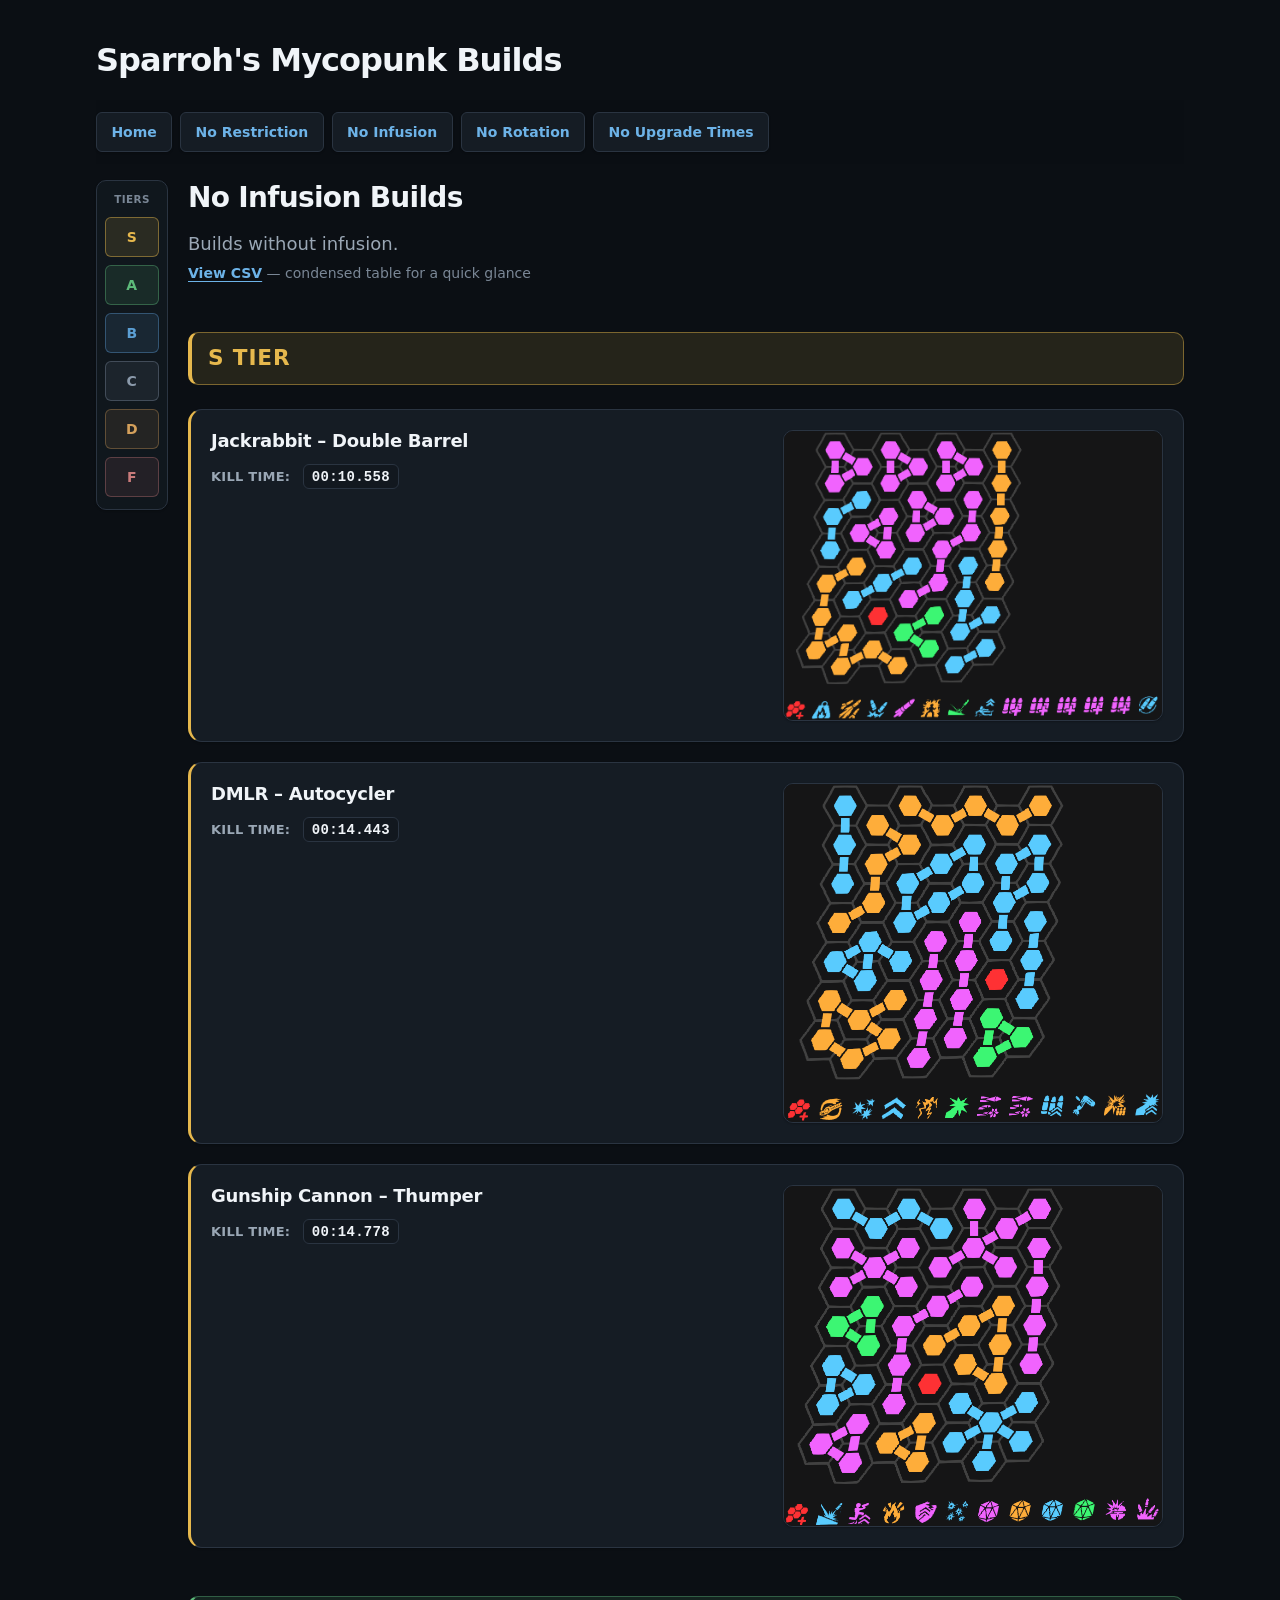
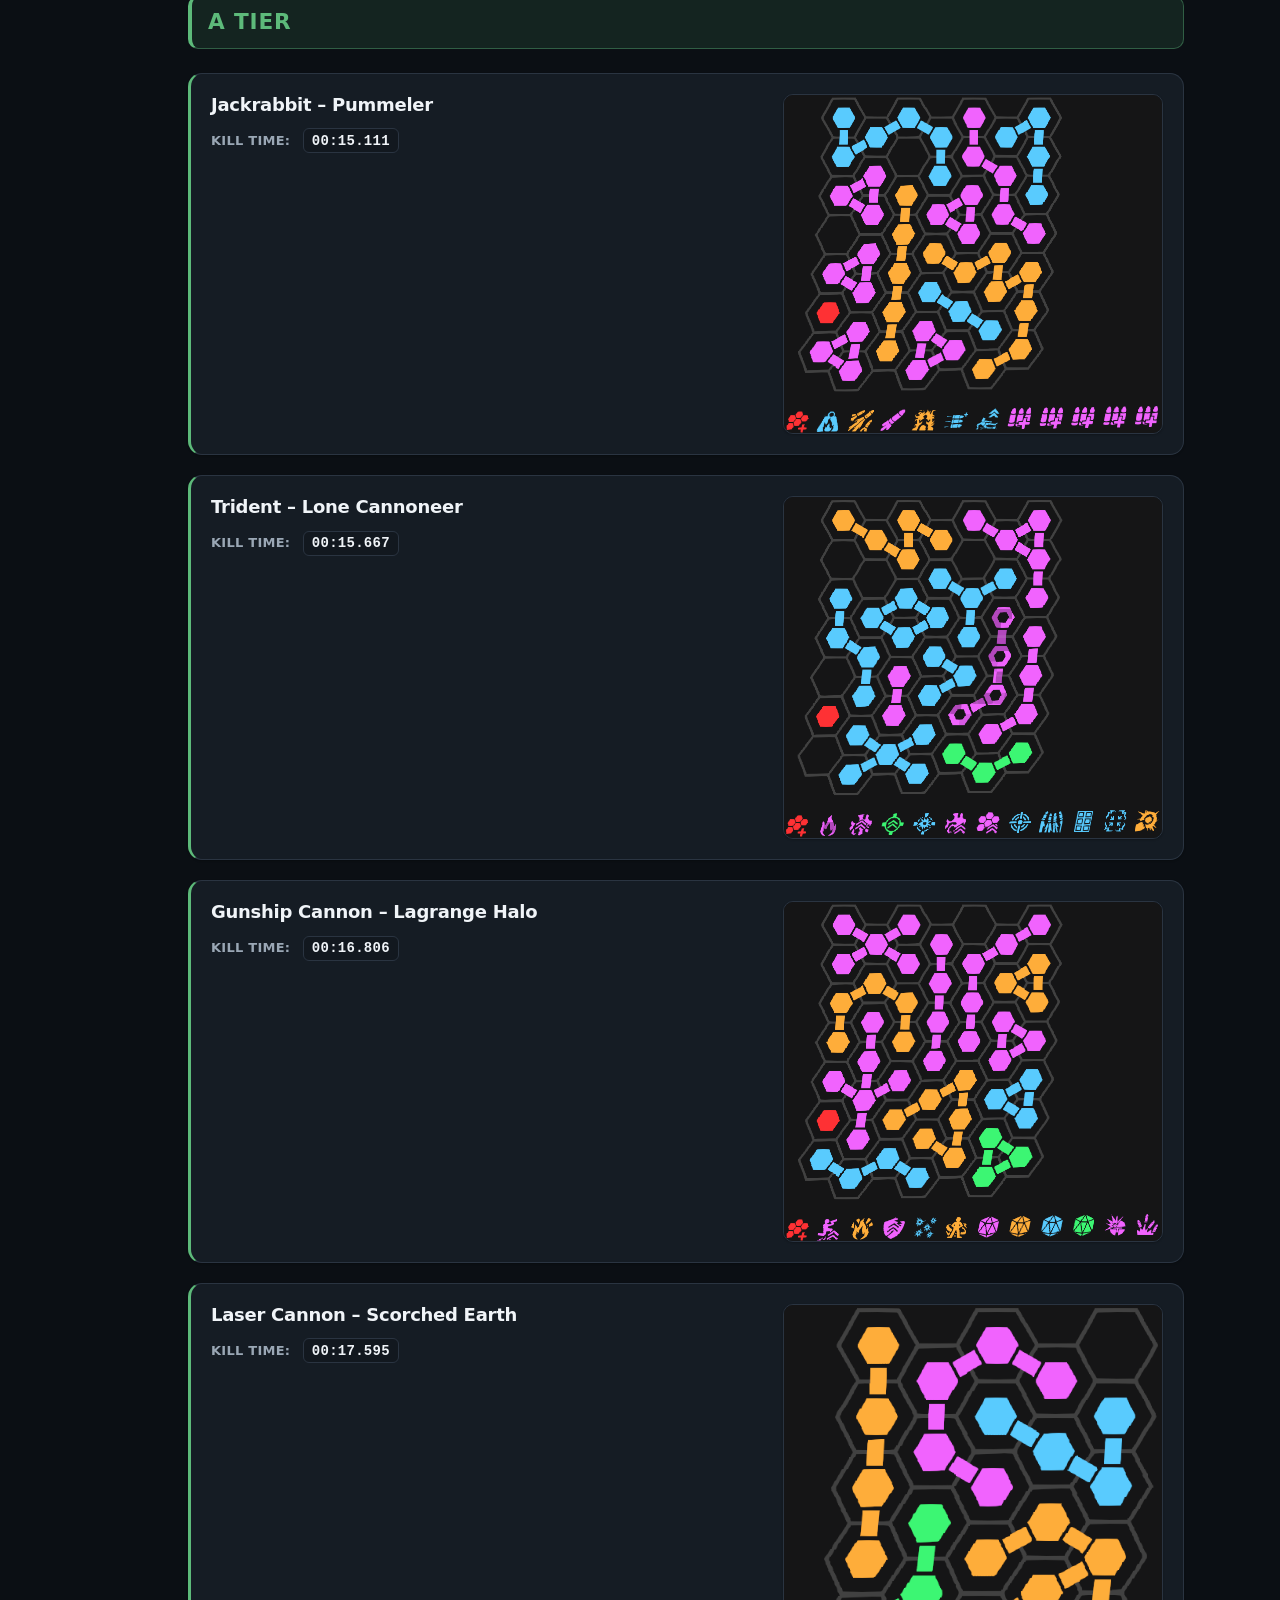
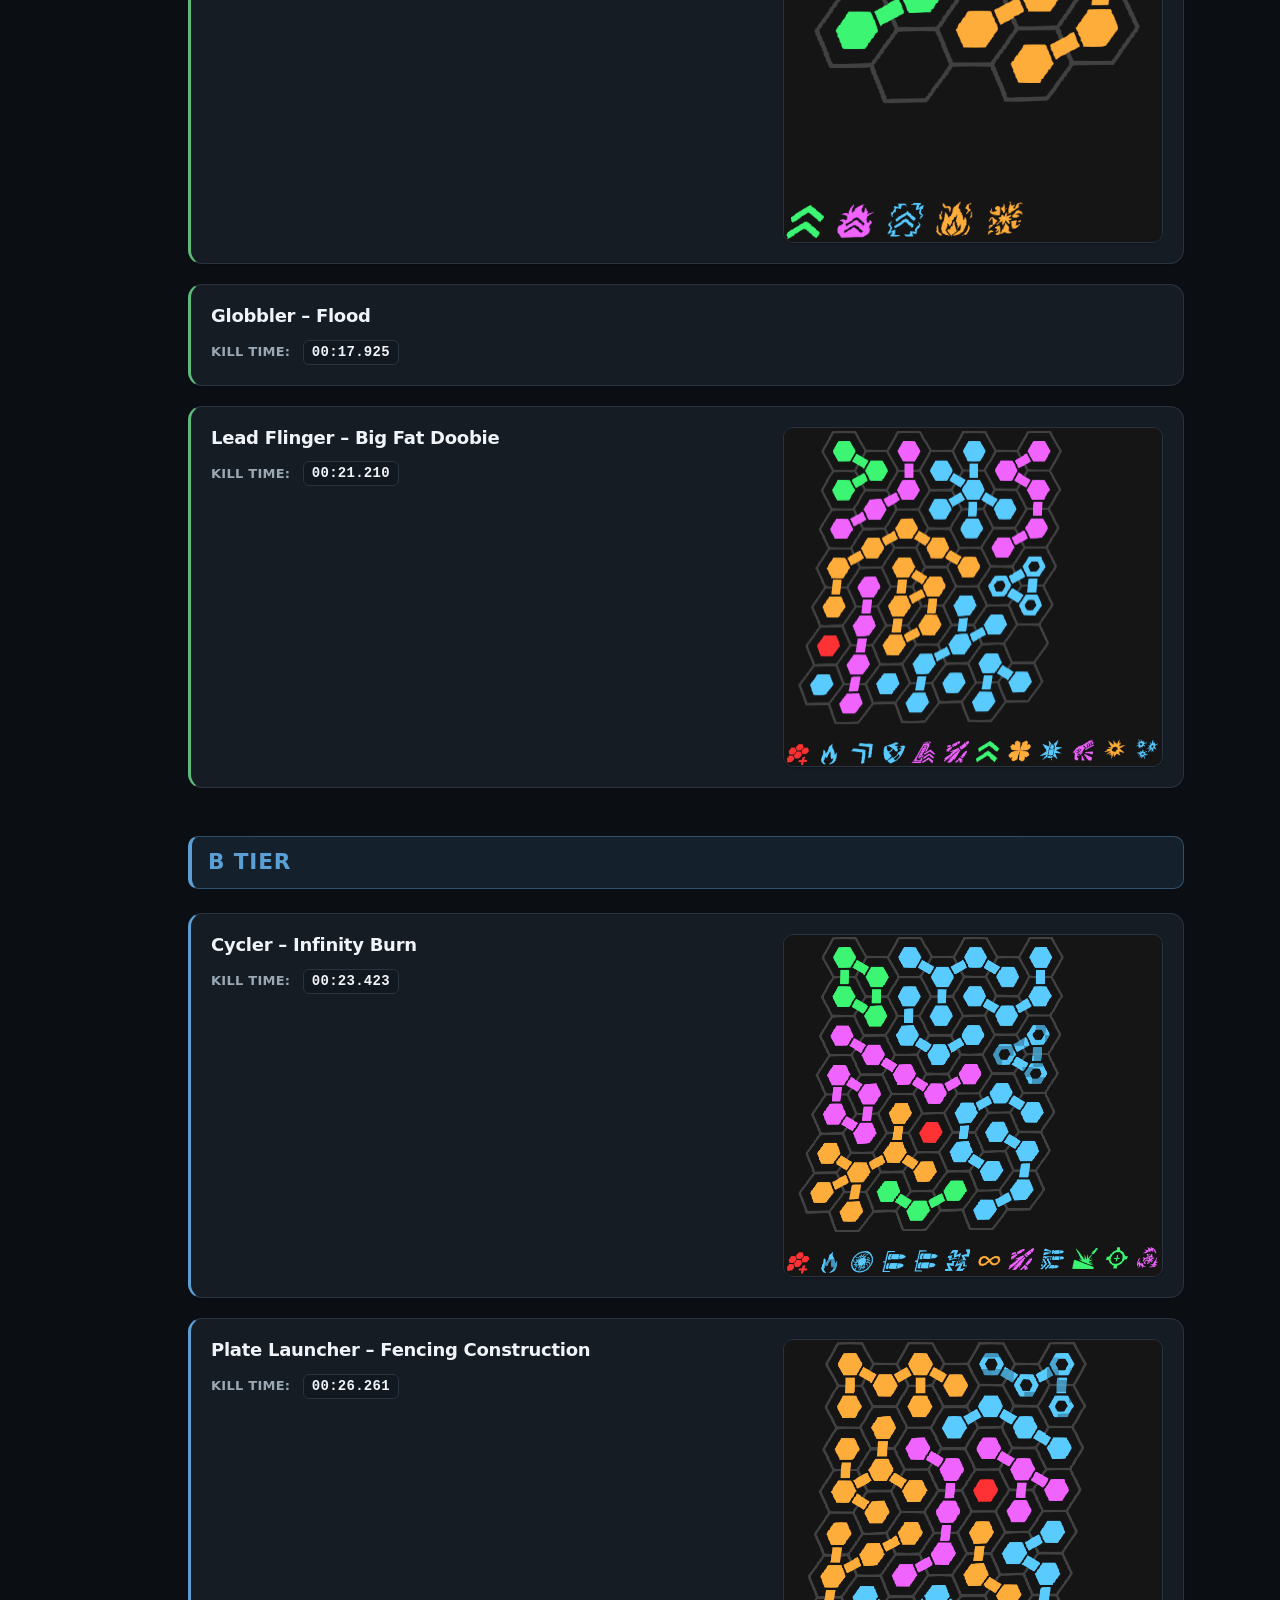
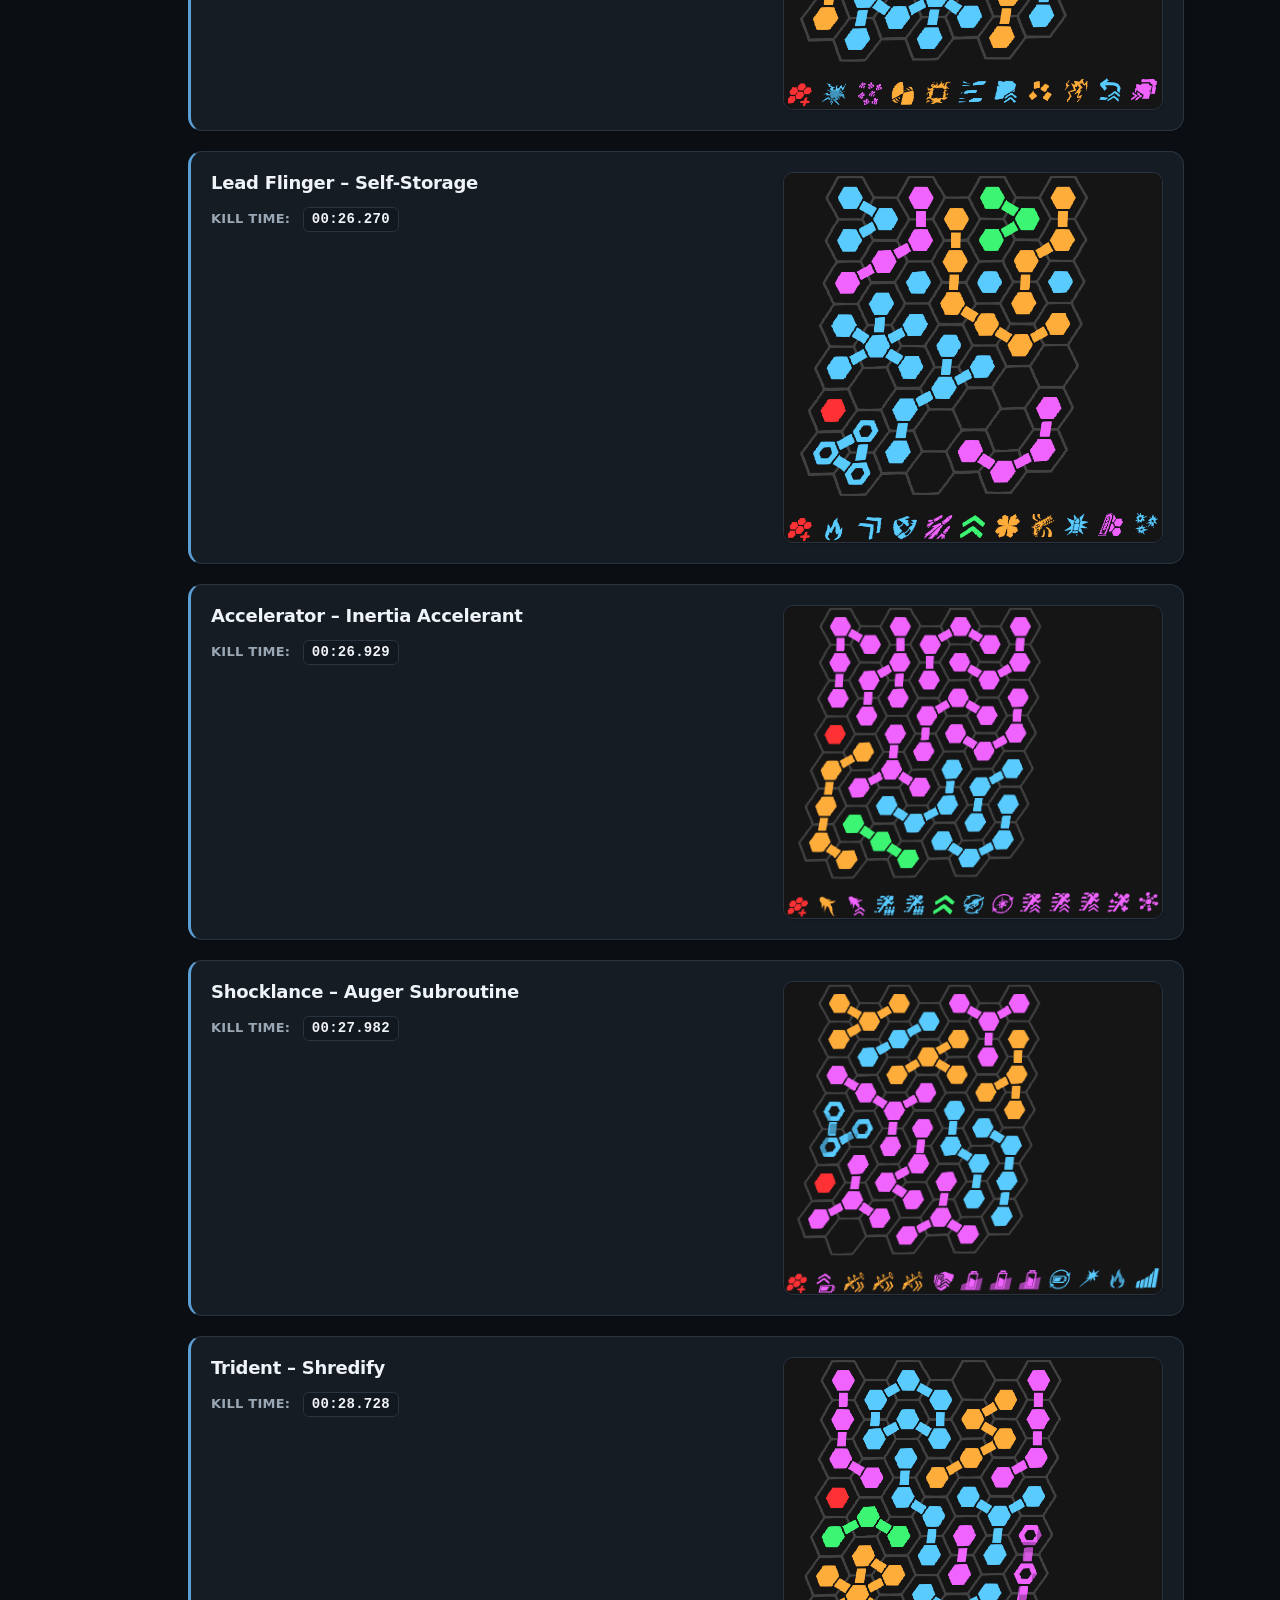
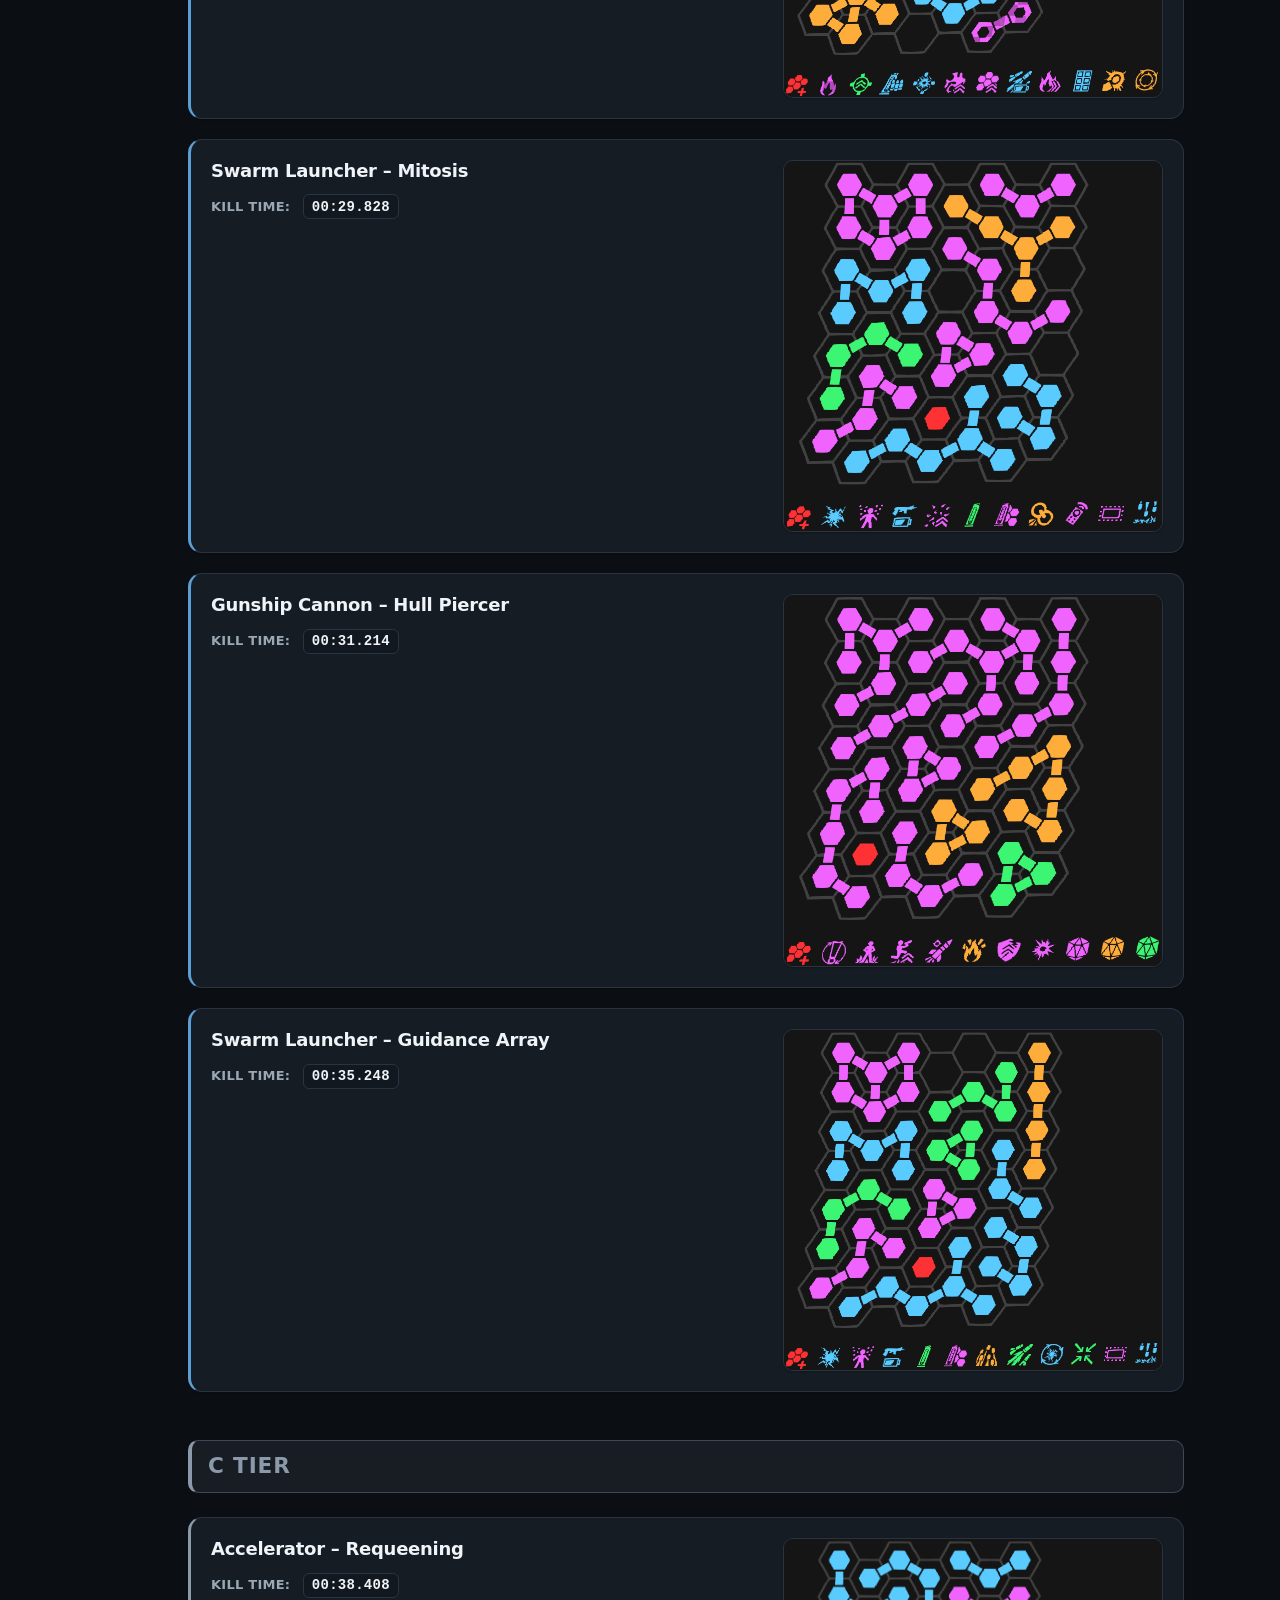
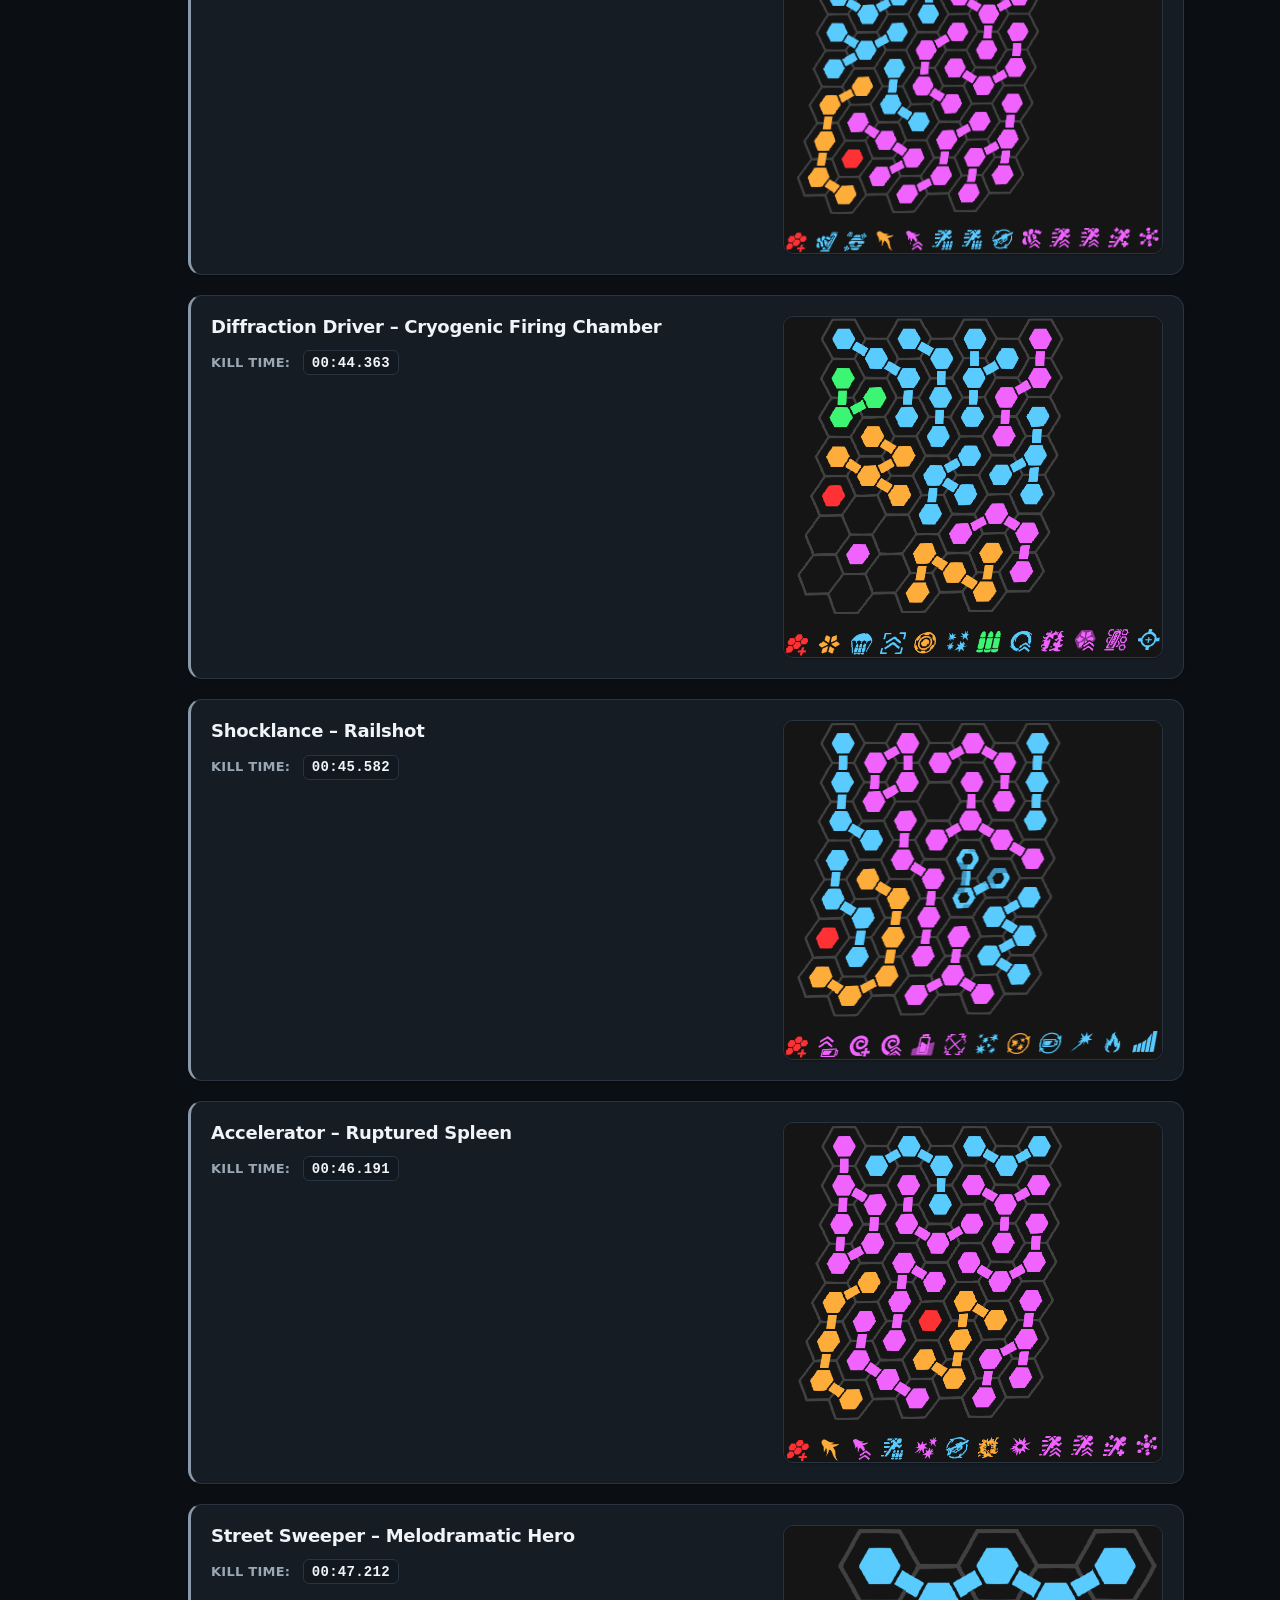
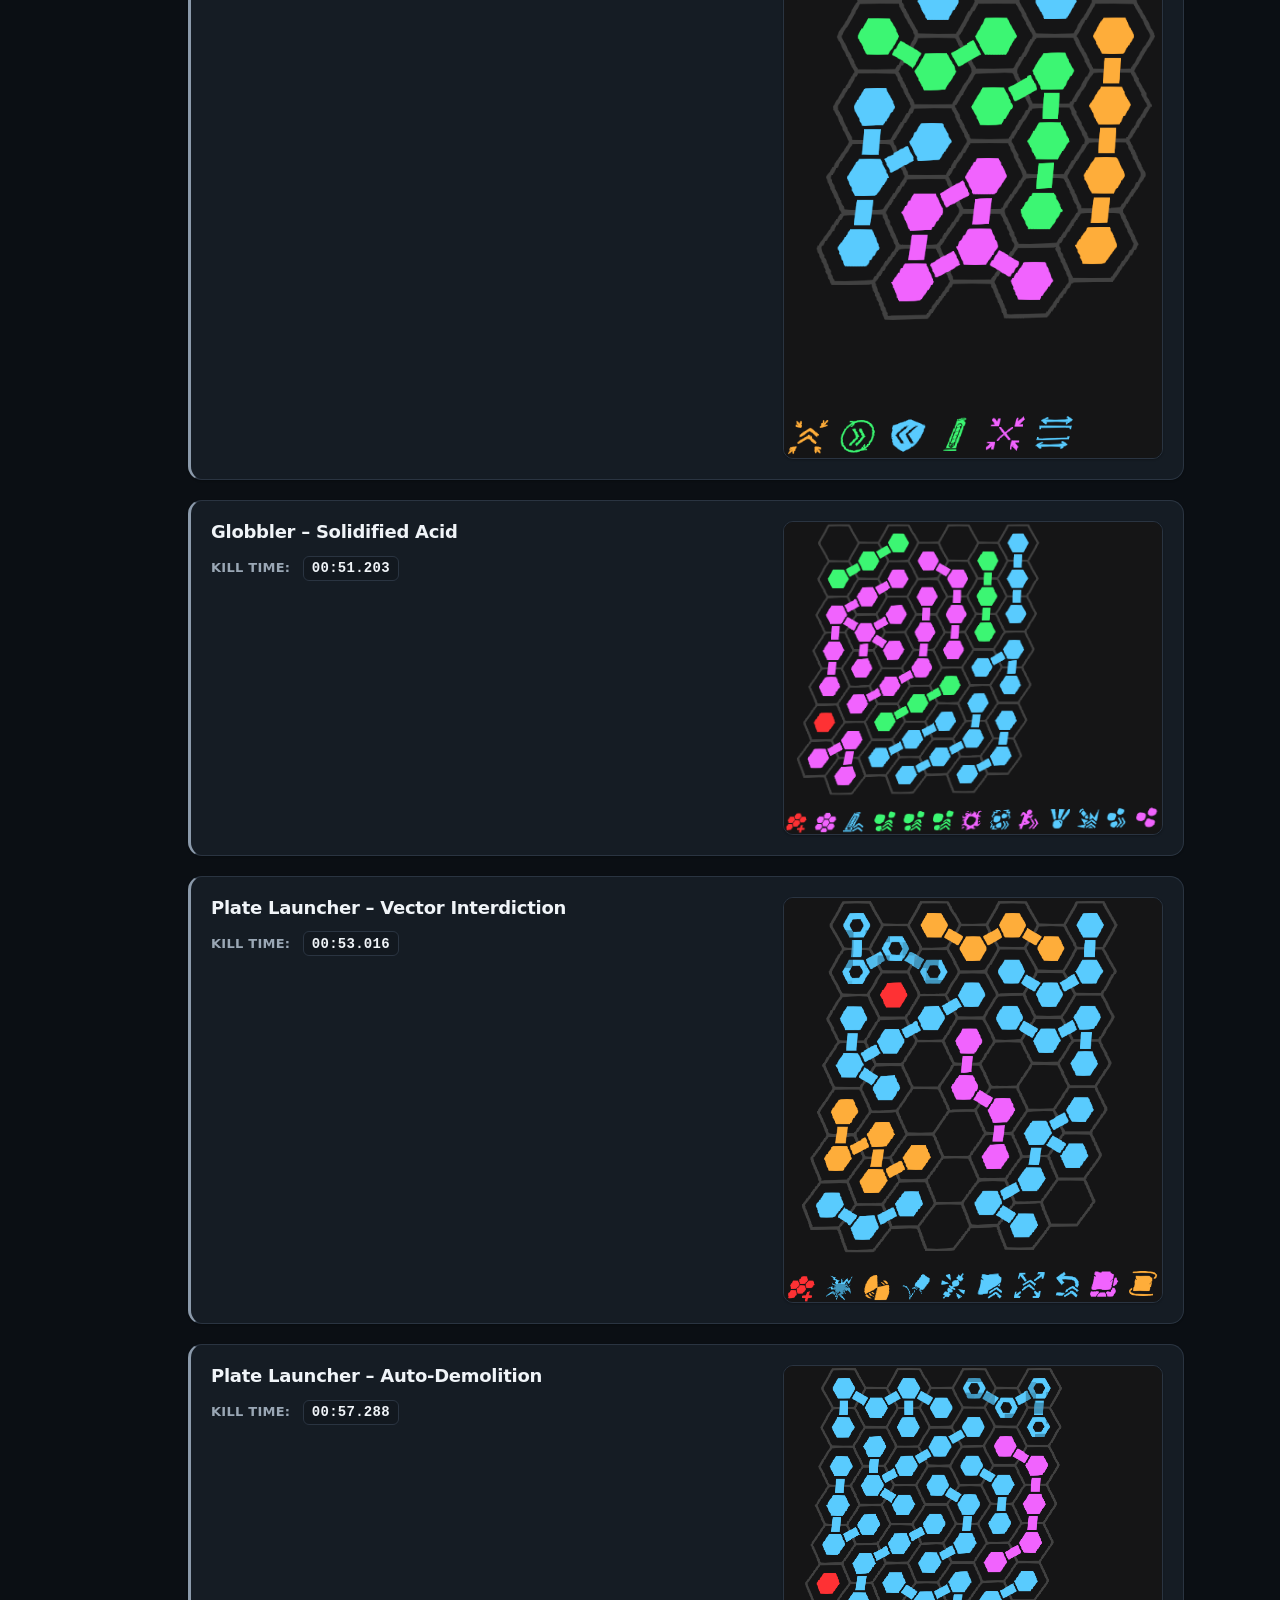
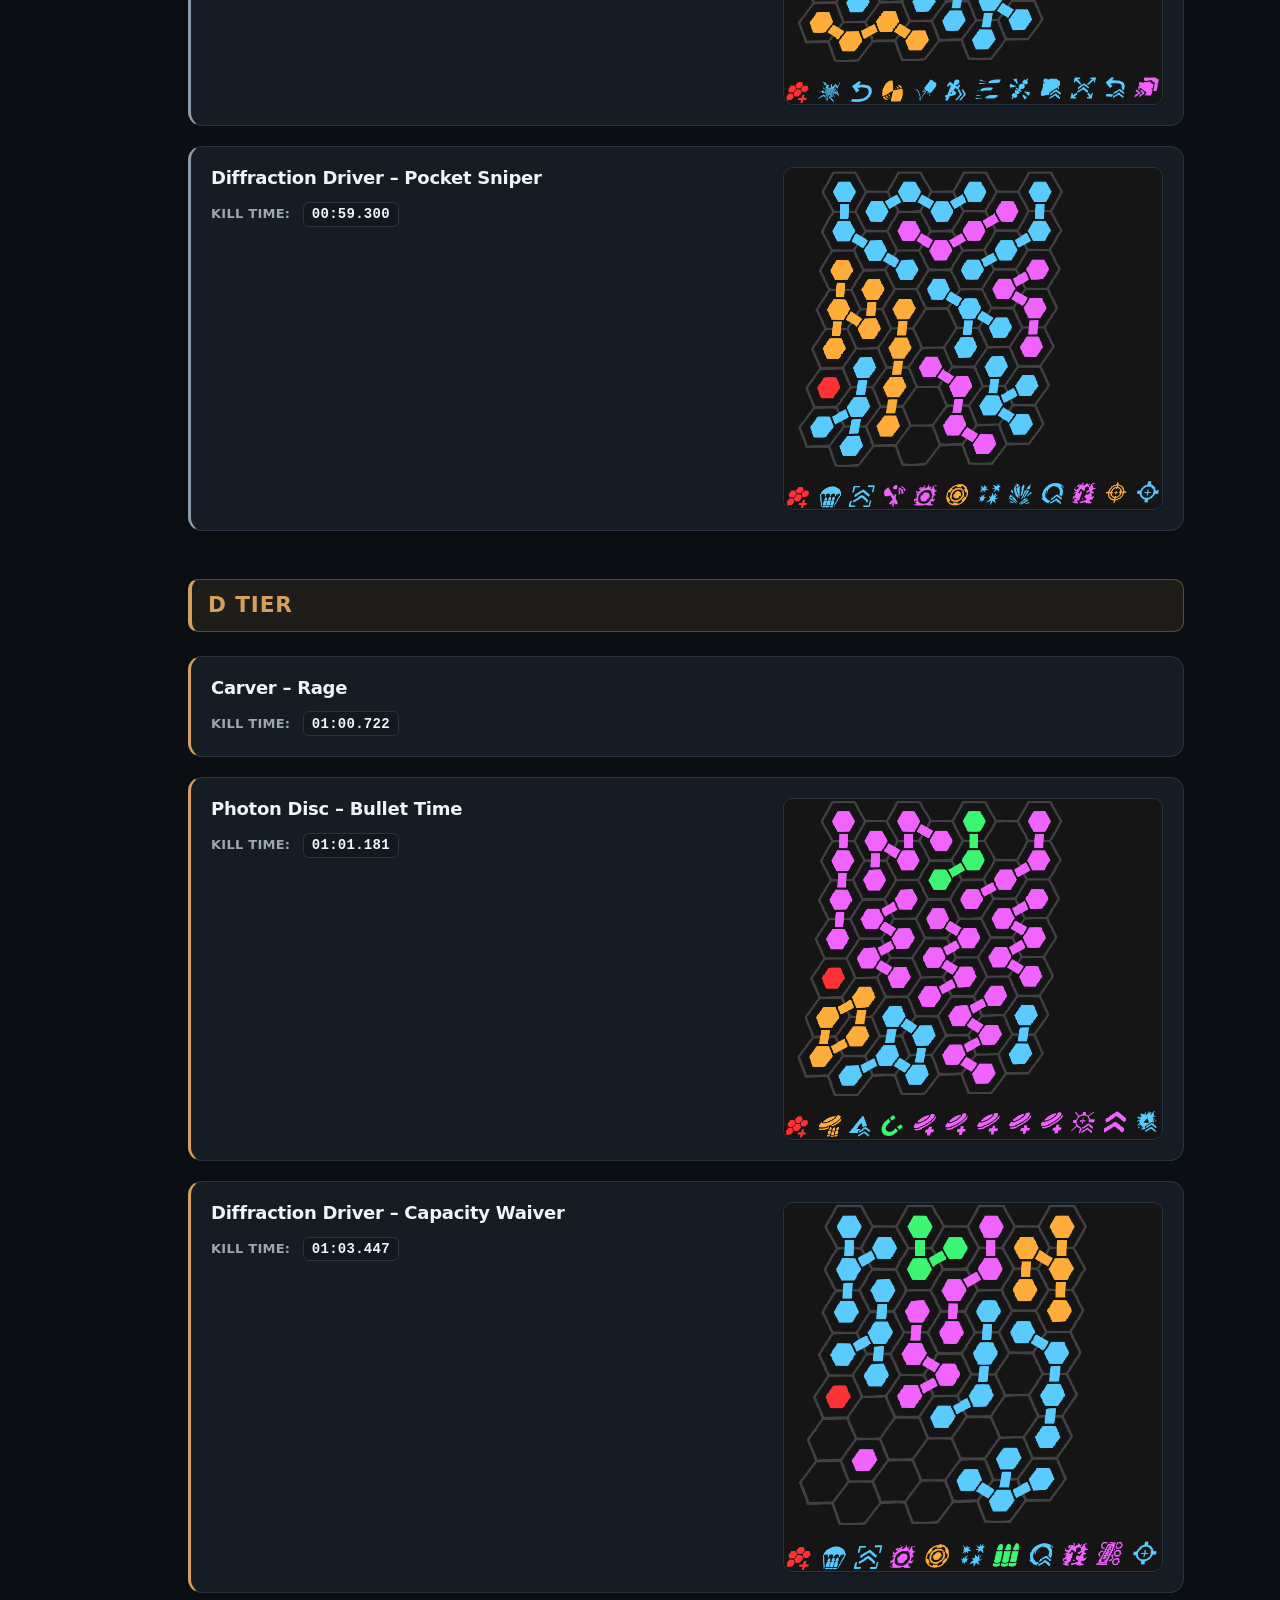
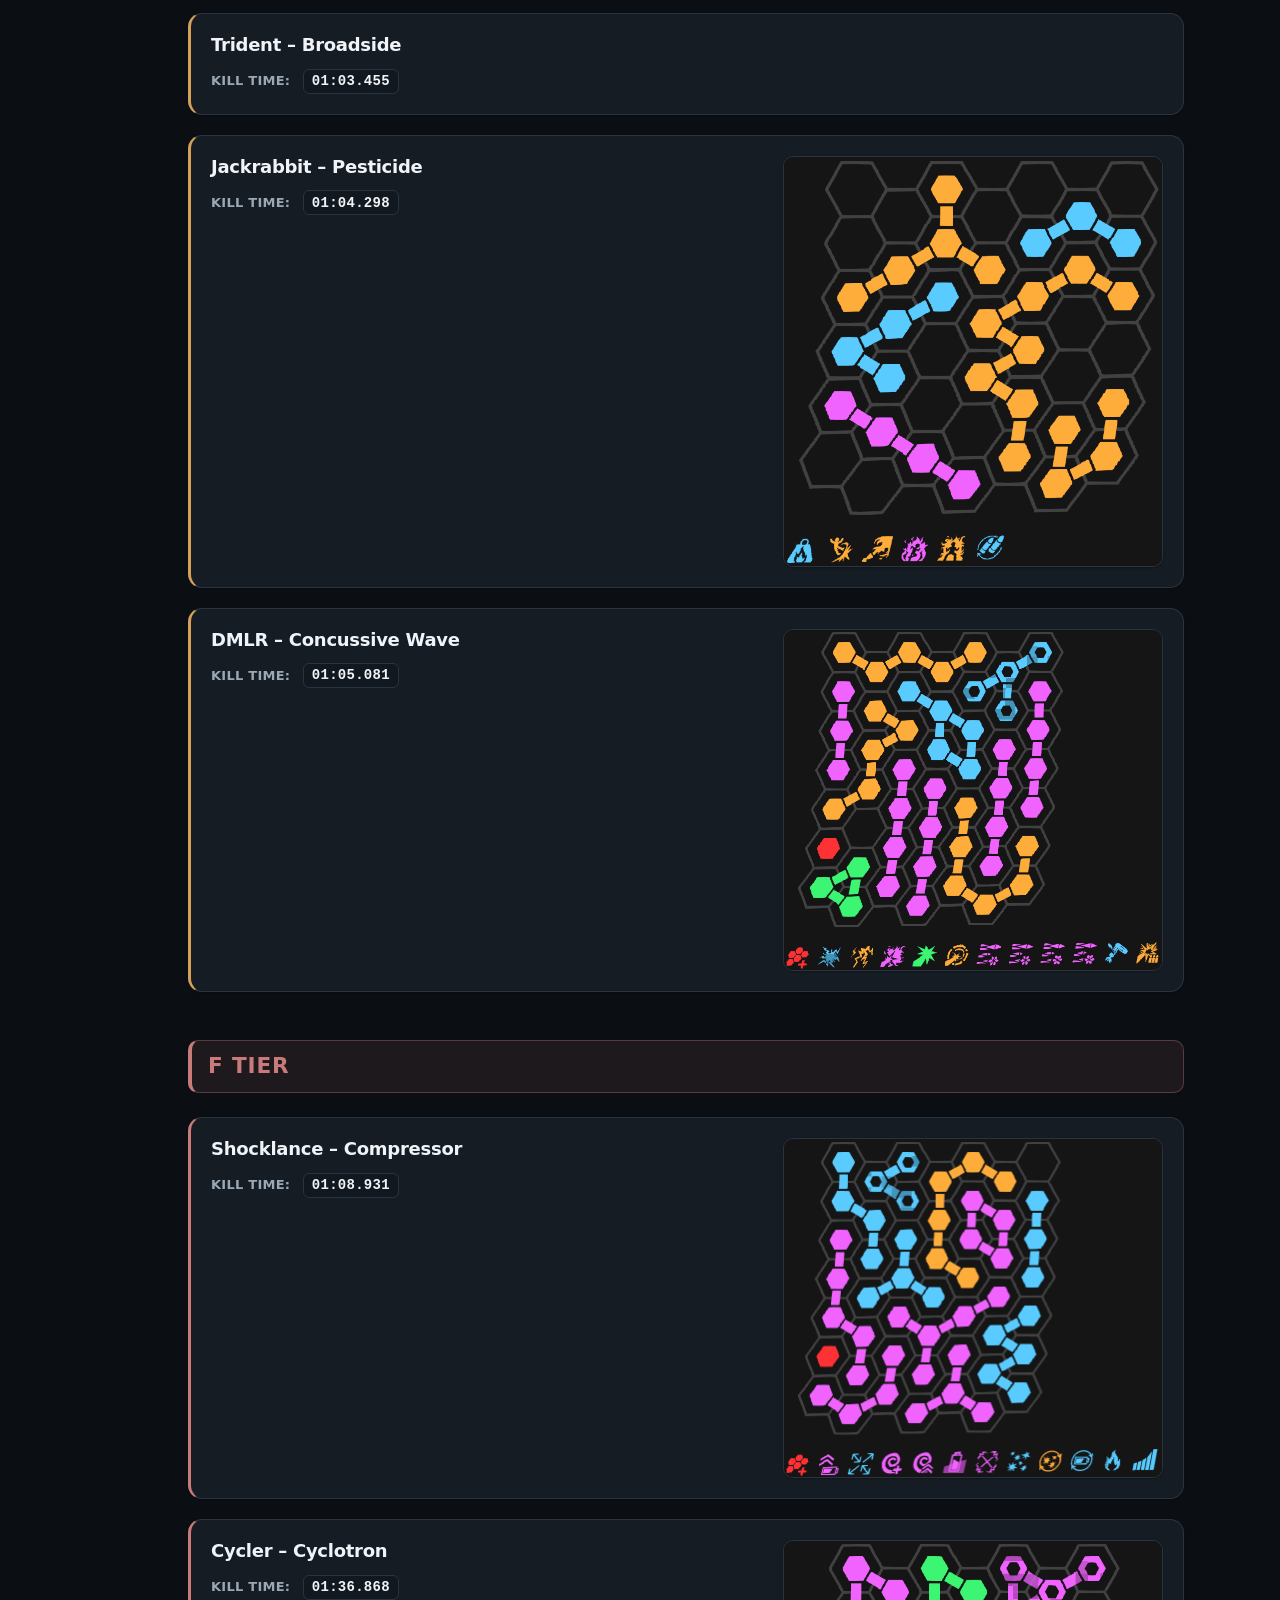
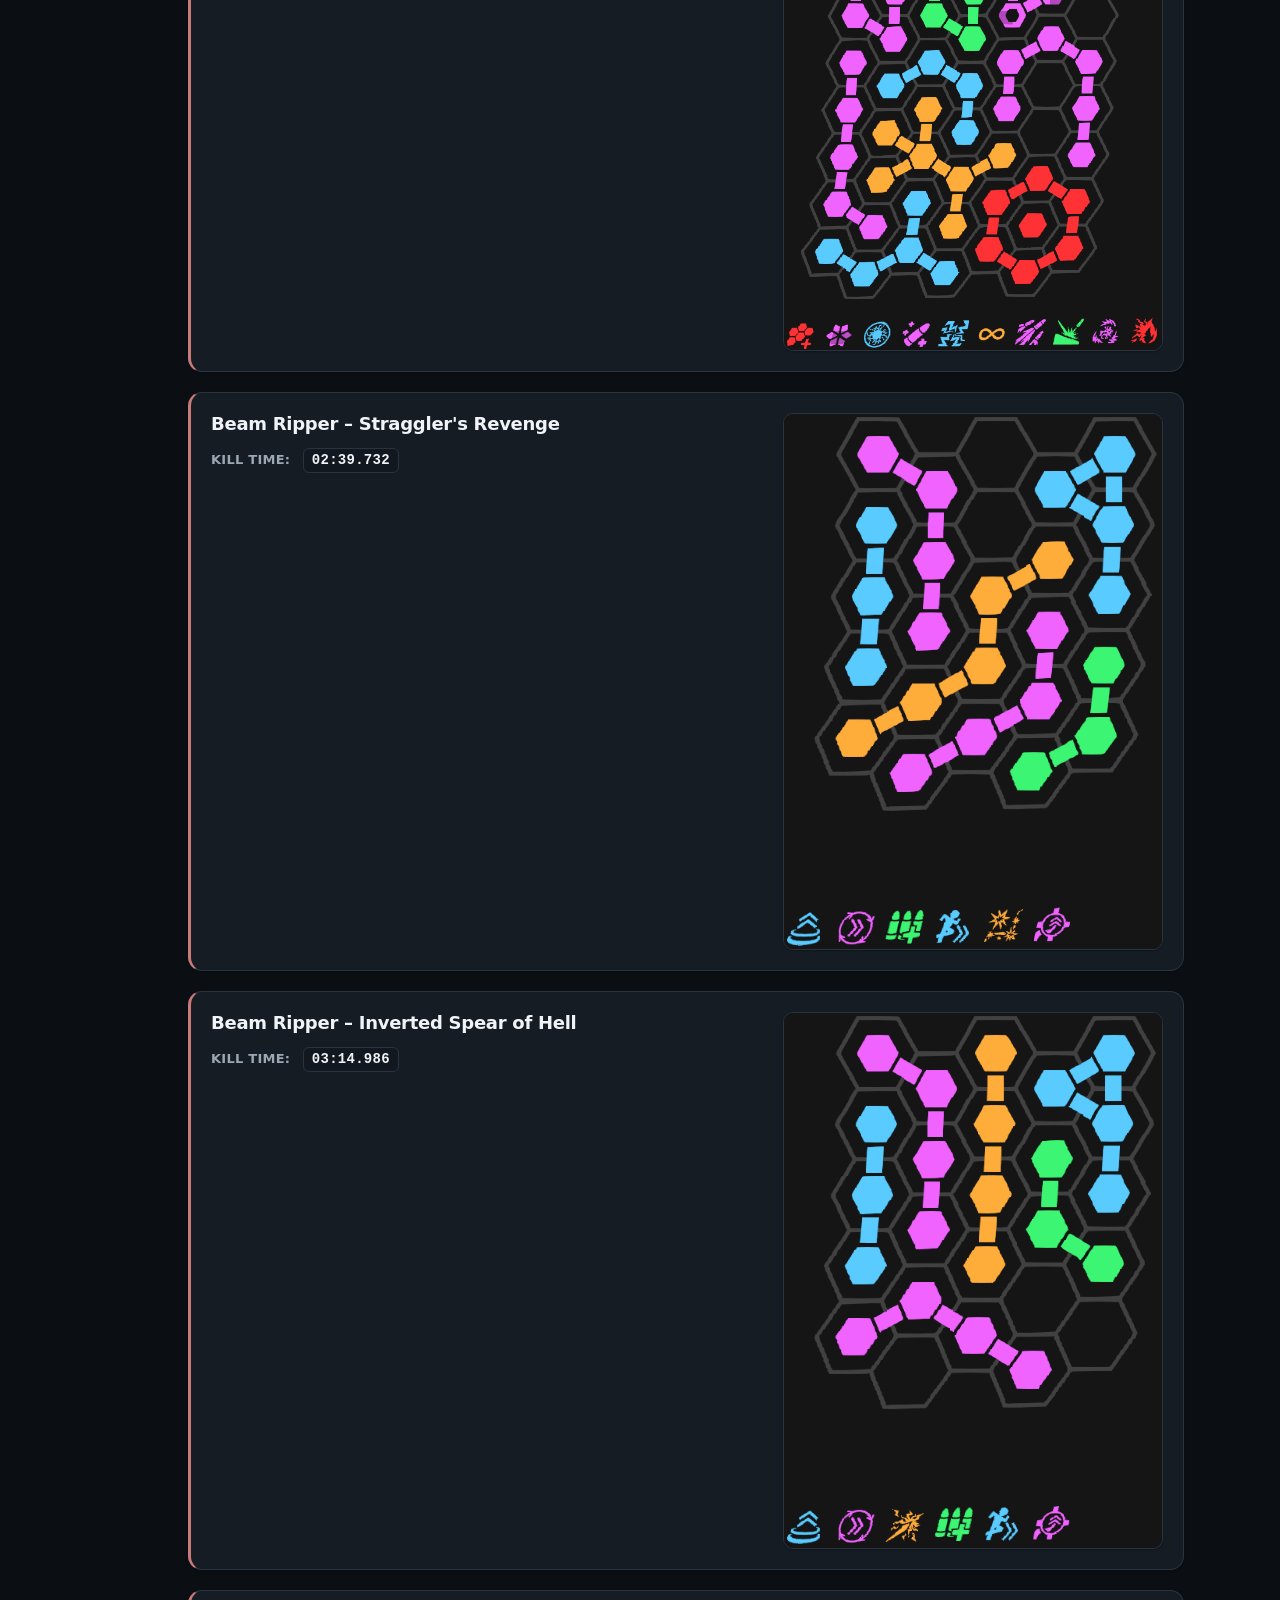
==== commit 99d132c1: "Add files via upload" ====
--- a/builds/no_infusion_builds.html
+++ b/builds/no_infusion_builds.html
@@ -29,6 +29,7 @@
 <div class="build-main">
 <h2 class="page-title">No Infusion Builds</h2>
 <p>Builds without infusion.</p>
+<p class="page-source"><a href="no_infusion_builds.csv">View CSV</a> — condensed table for a quick glance</p>
 <h2 id="tier-s" class="tier-heading tier-s">S Tier</h2>
 
 <div class="build tier-s" data-tier="S">
--- a/css/style.css
+++ b/css/style.css
@@ -96,7 +96,9 @@
   --build-image-width: min(380px, 100%);
   --sticky-nav-offset: 0.5rem;
   --tier-sidebar-width: 4.5rem;
-  --tier-nav-top: calc(var(--sticky-nav-offset) + 3.5rem);
+  /* Clear sticky top-nav blur/background when the tier rail sticks */
+  --tier-nav-top: calc(var(--sticky-nav-offset) + 4.5rem);
+
 
 
   /* Motion */
@@ -250,11 +252,20 @@
 }
 
 
-/* Markdown source CSV link near top of build pages */
-h1 + p + p,
-h1 + p + p a {
+/* Source CSV link under collection title / description */
+.page-source {
+  margin-top: calc(-1 * var(--space-3));
+  margin-bottom: var(--space-6);
+  max-width: var(--prose-max);
+  color: var(--color-text-subtle);
   font-size: var(--text-sm);
-}
+  line-height: var(--leading-snug);
+}
+
+.page-source a {
+  font-weight: 550;
+}
+
 
 /* -----------------------------------------------------------------------------
    Links
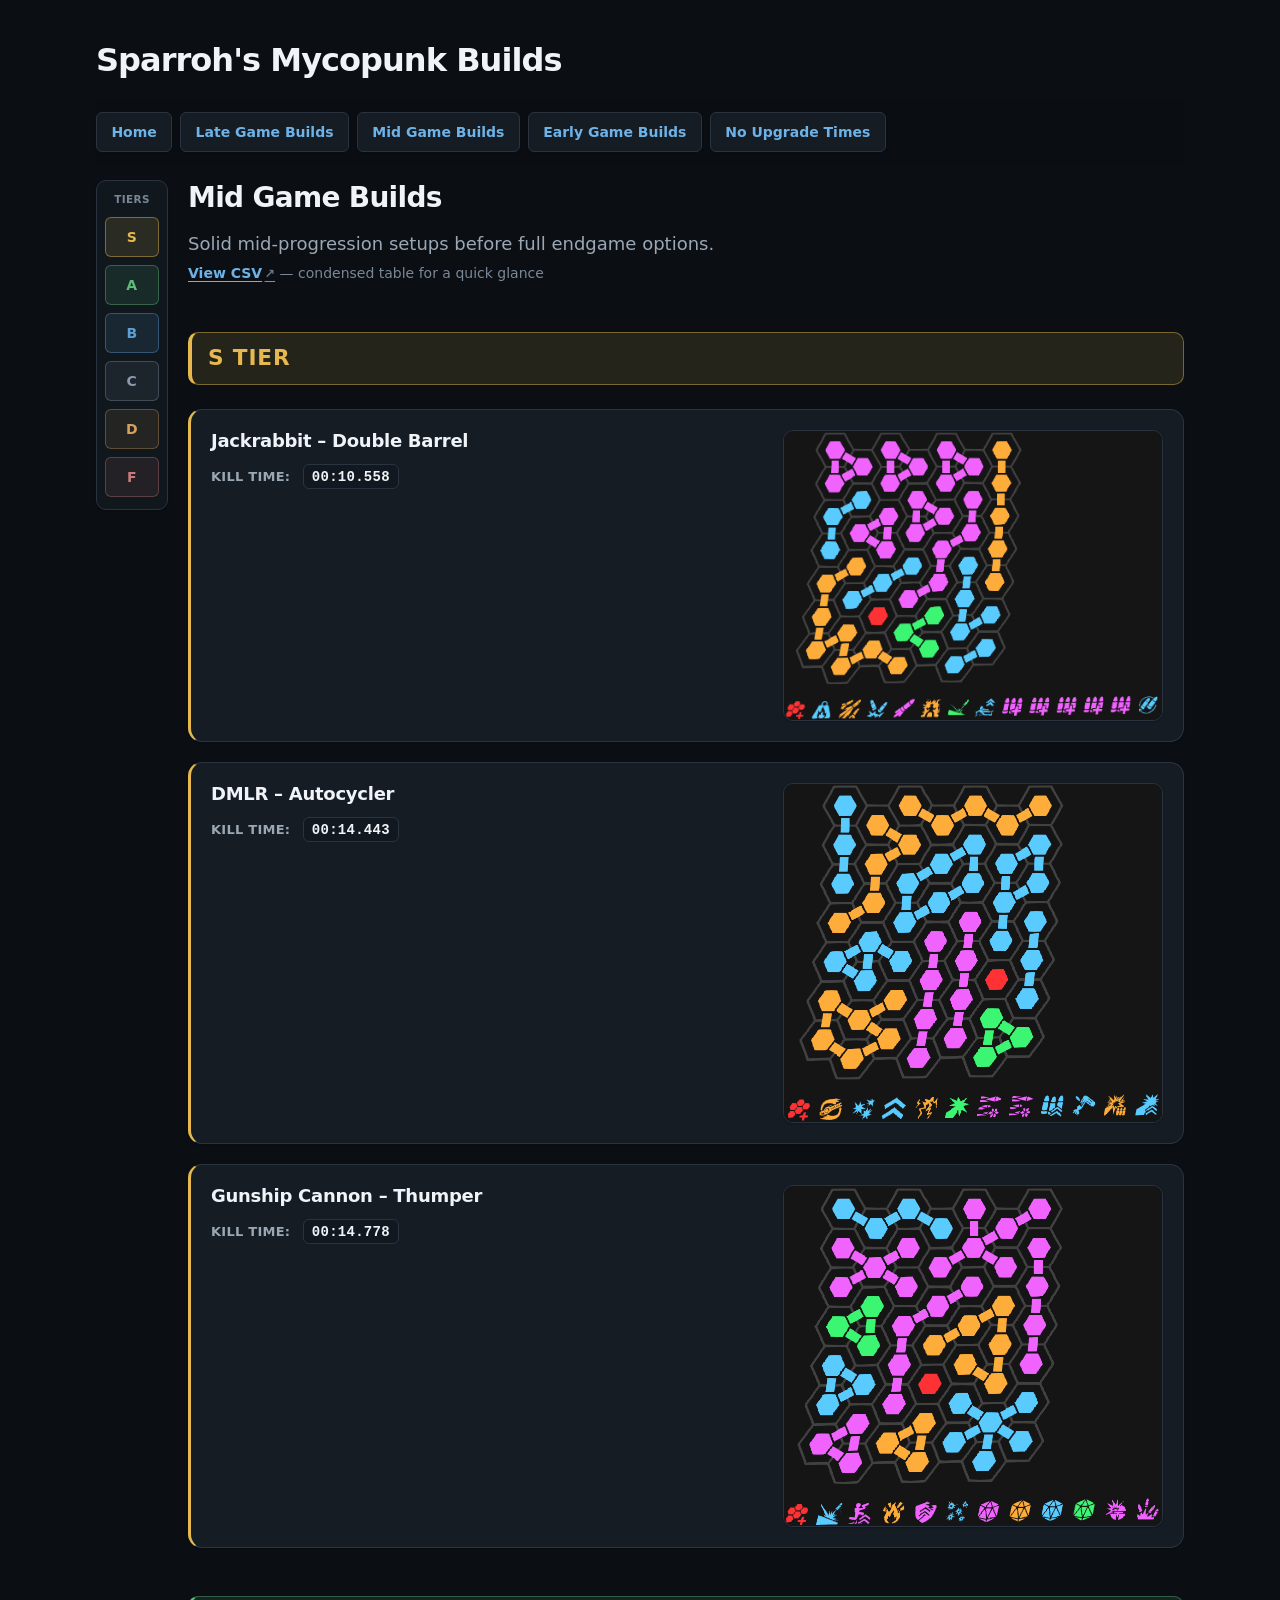
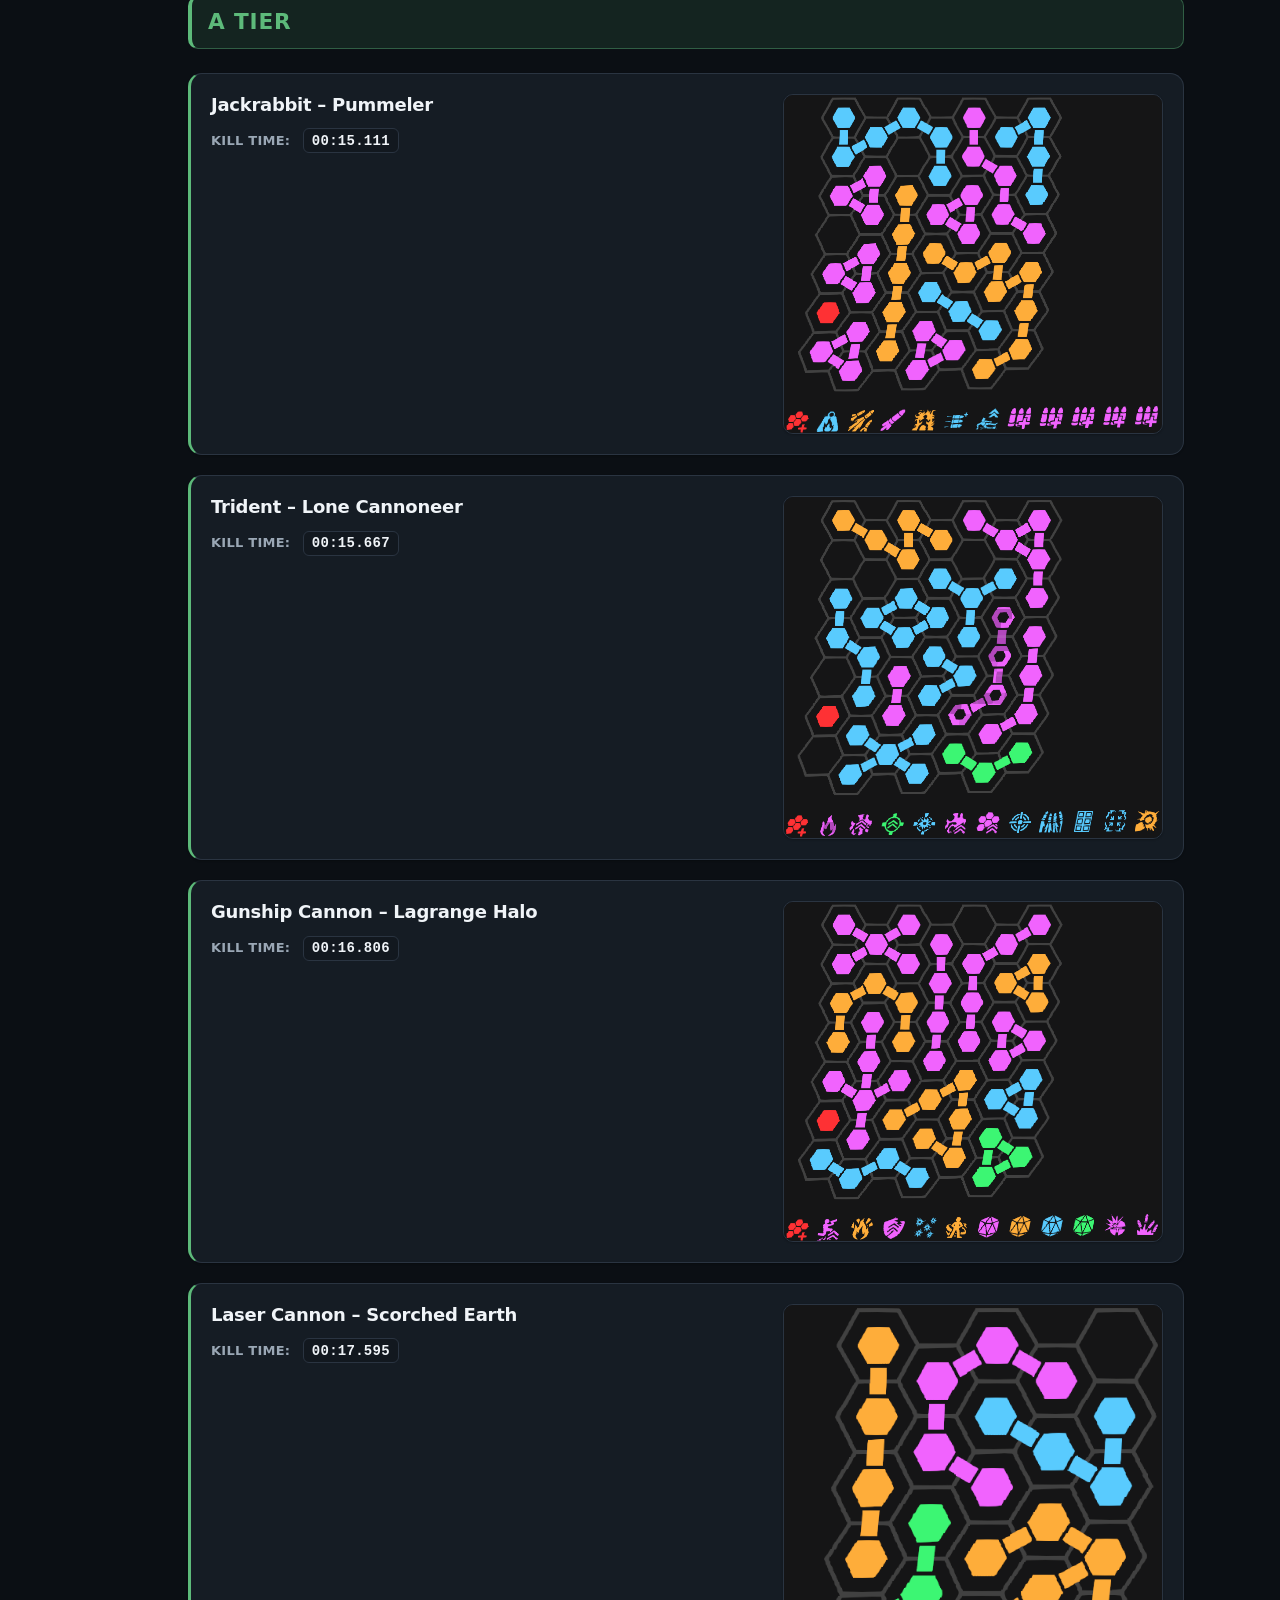
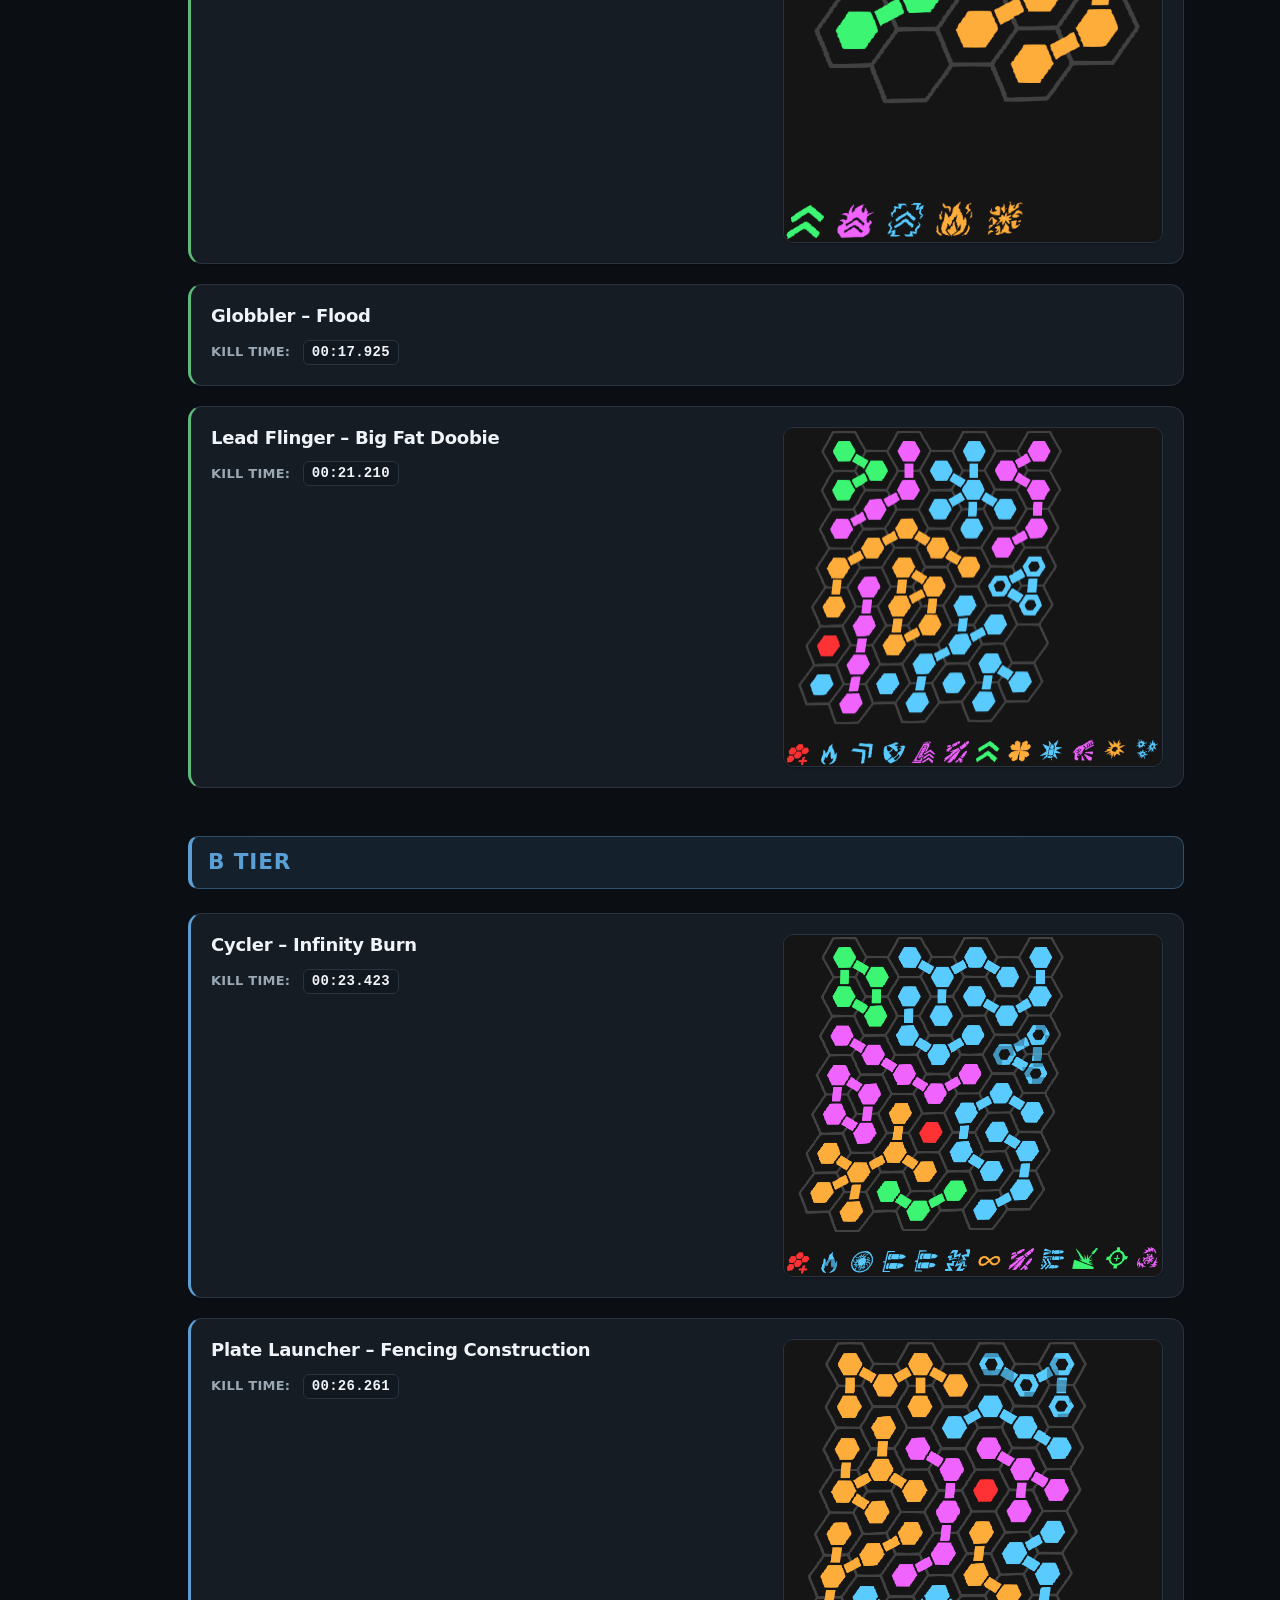
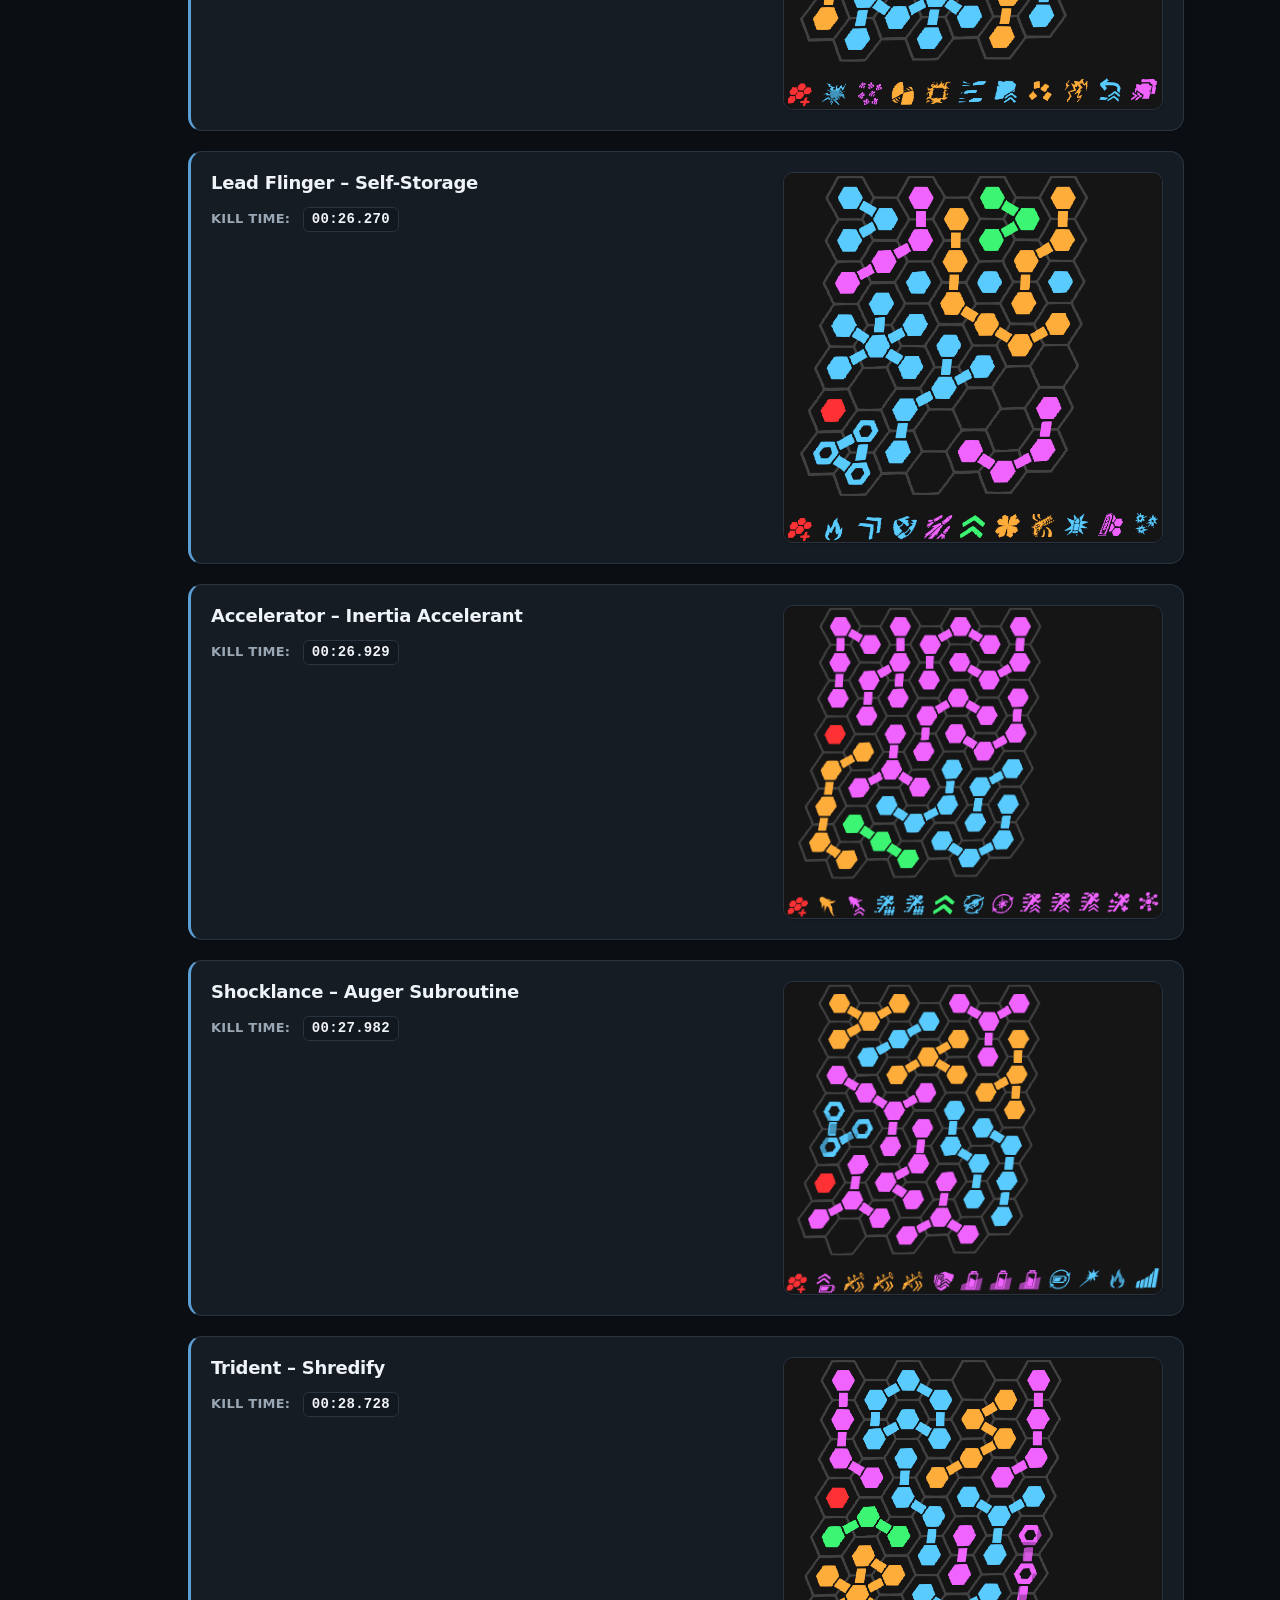
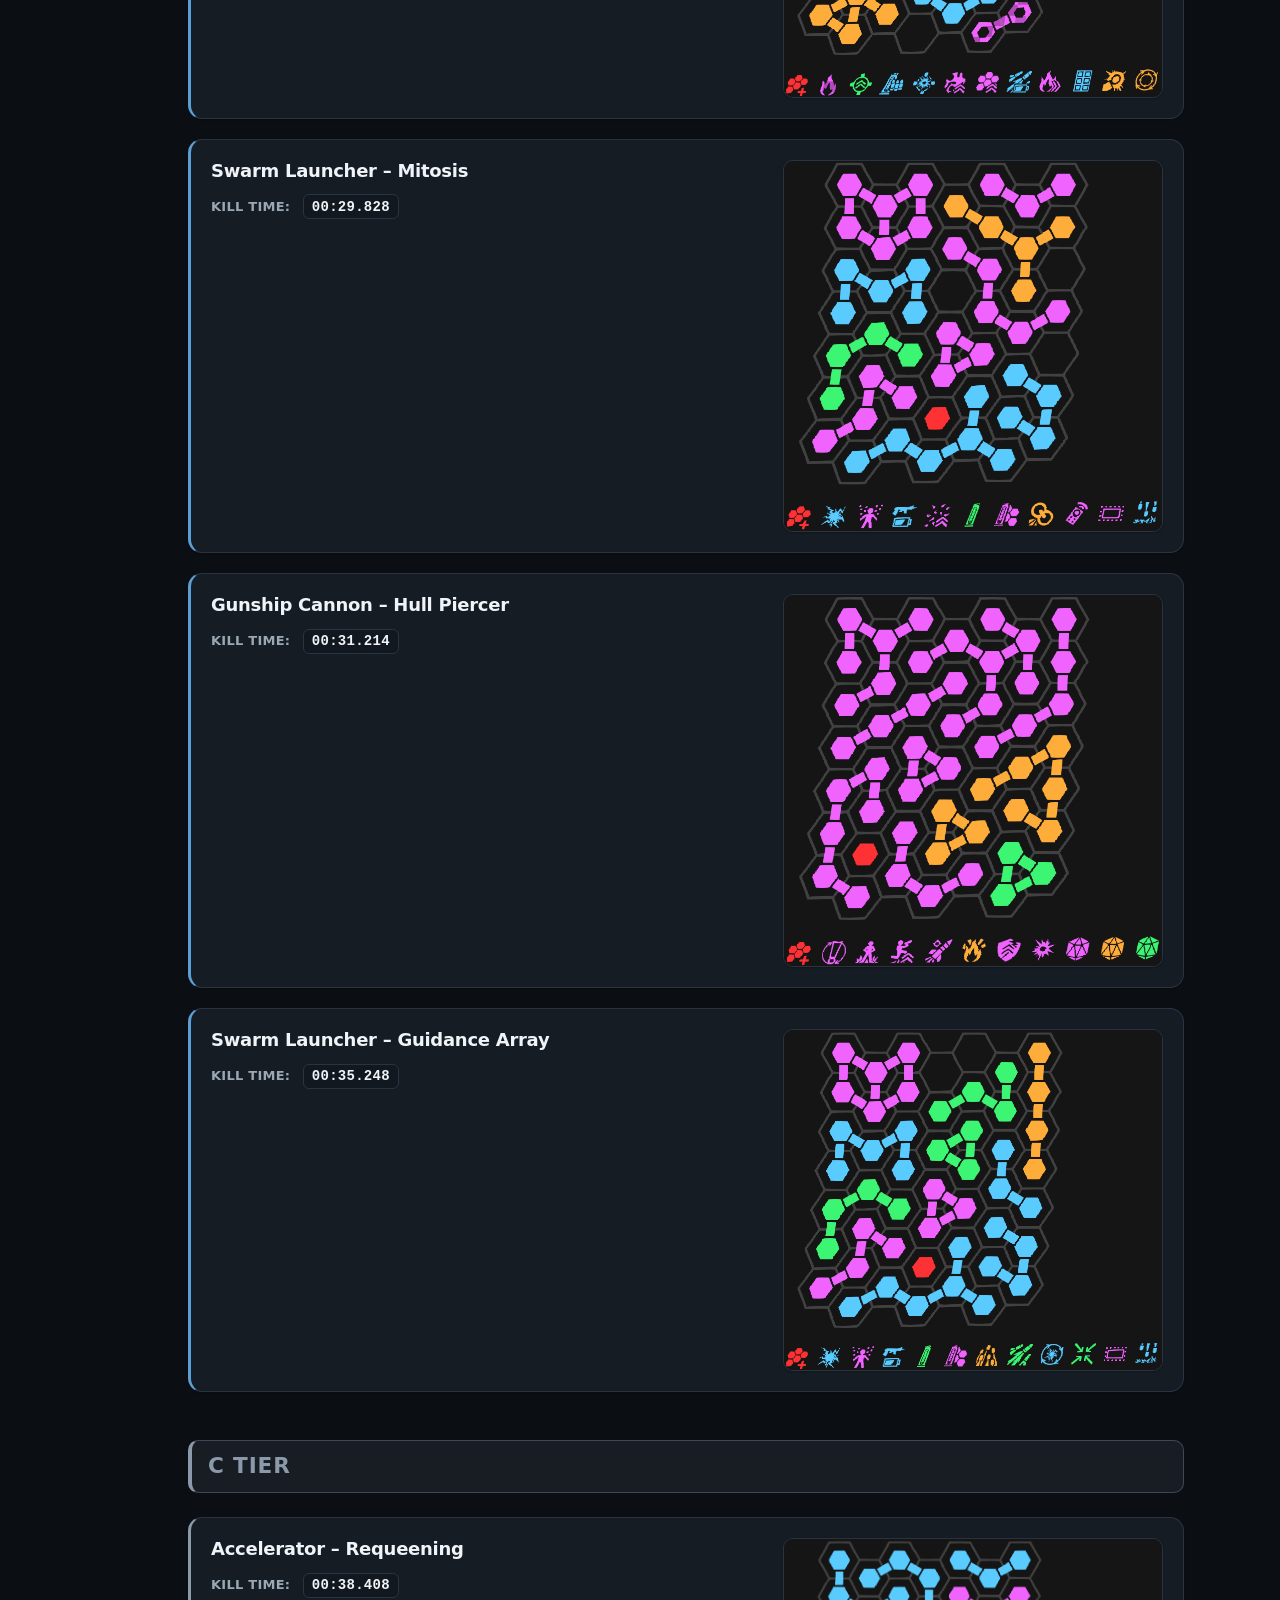
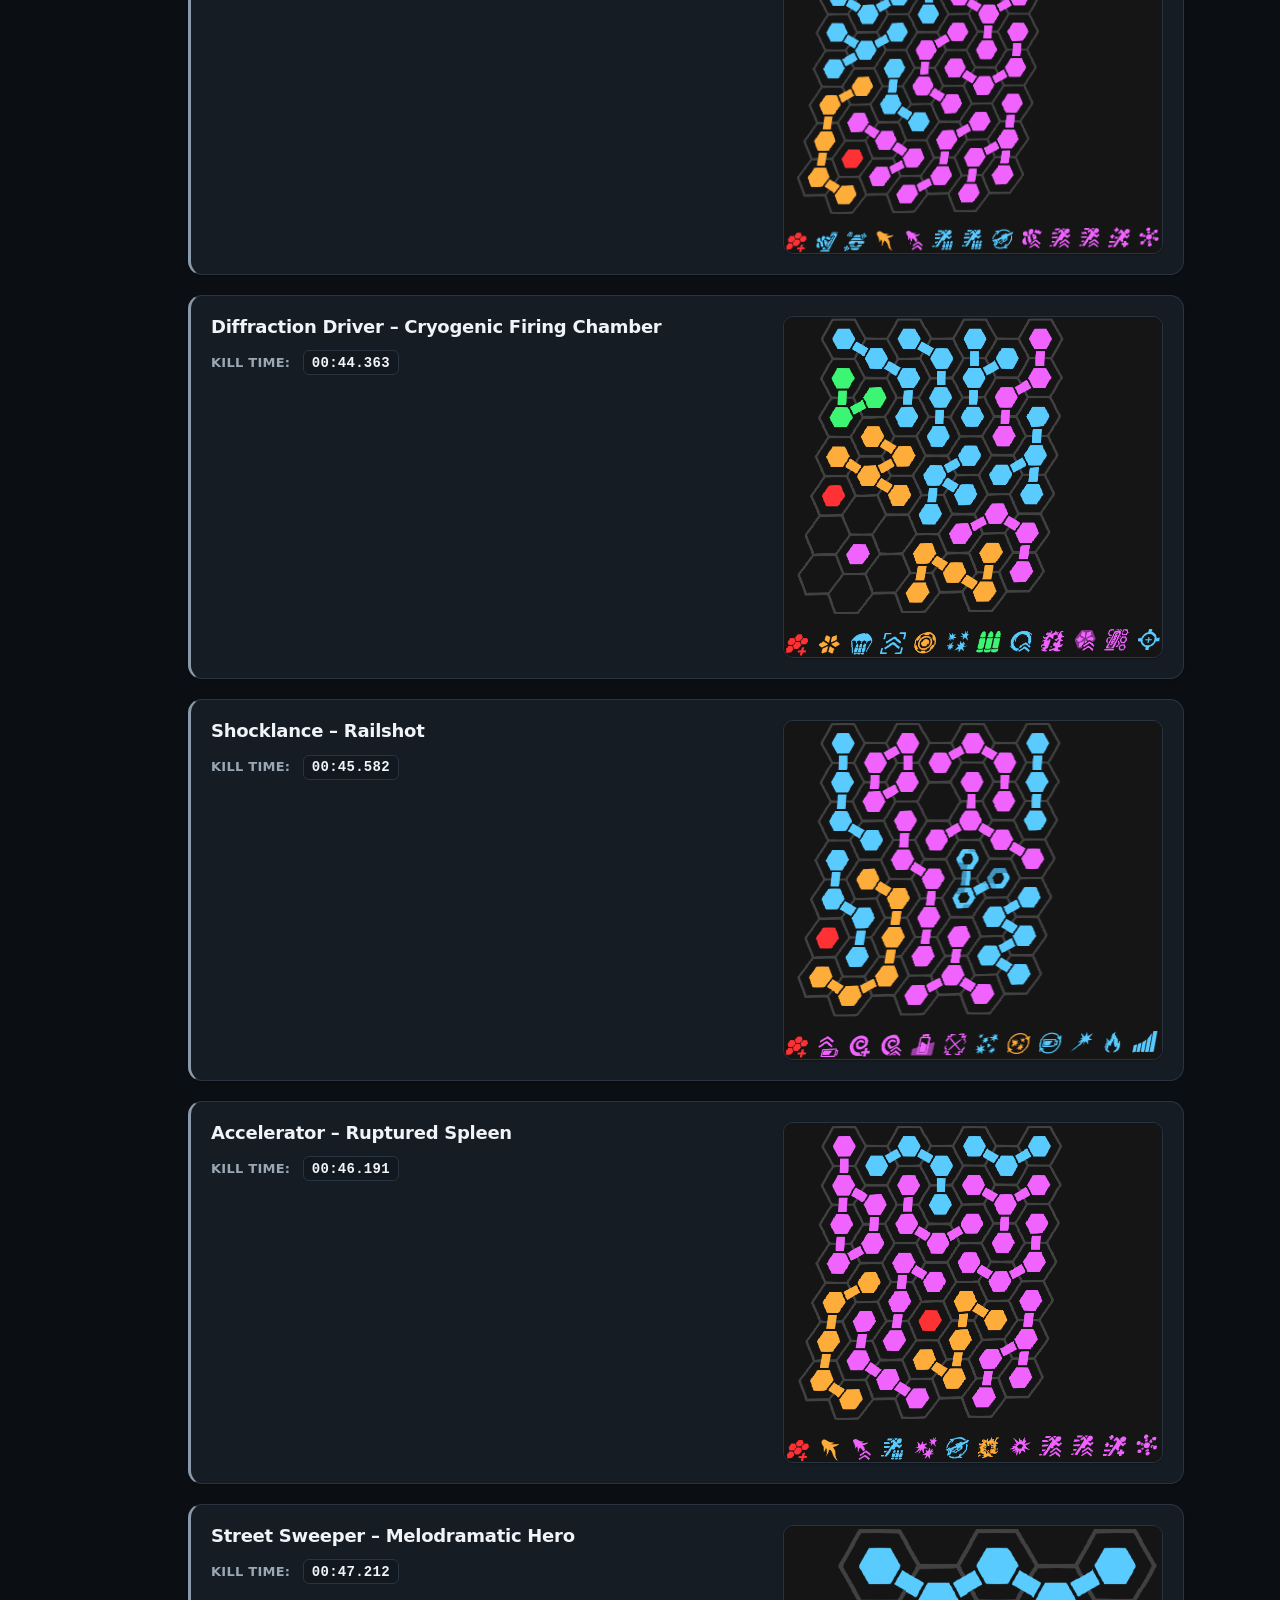
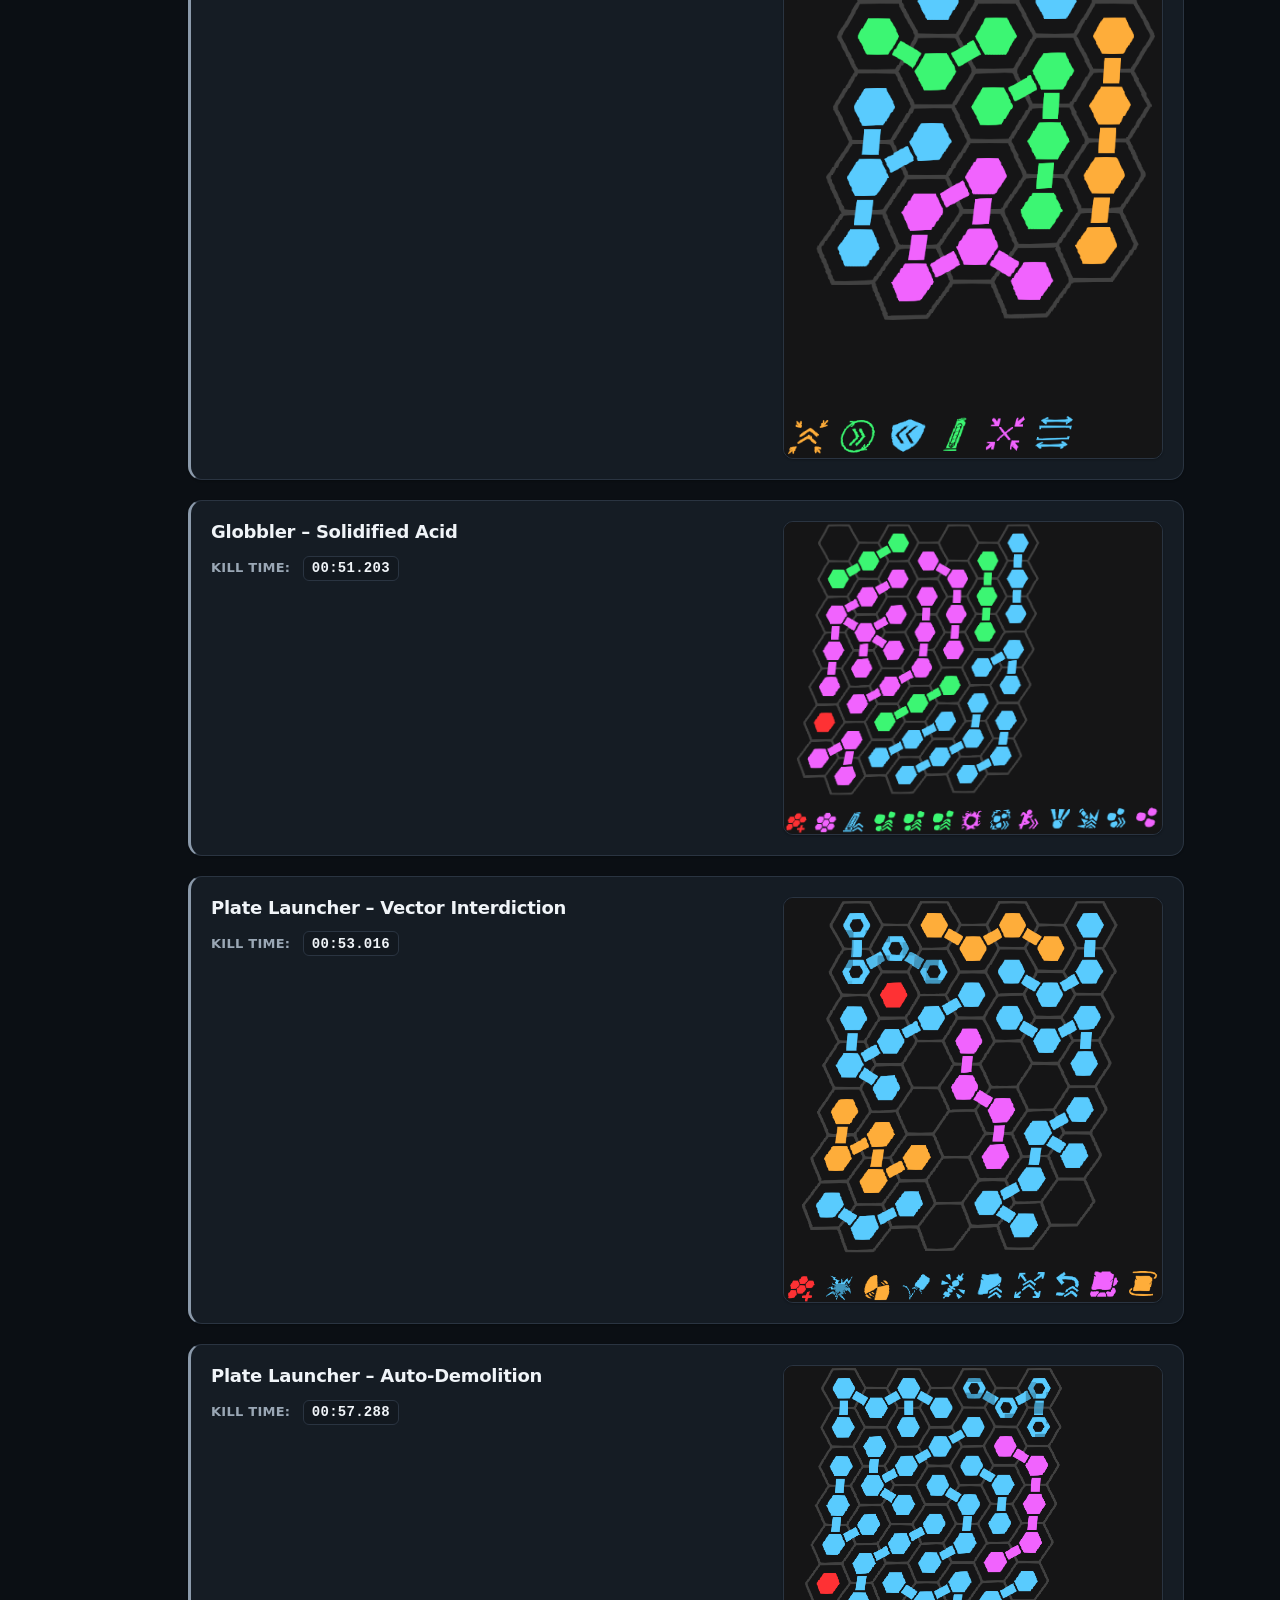
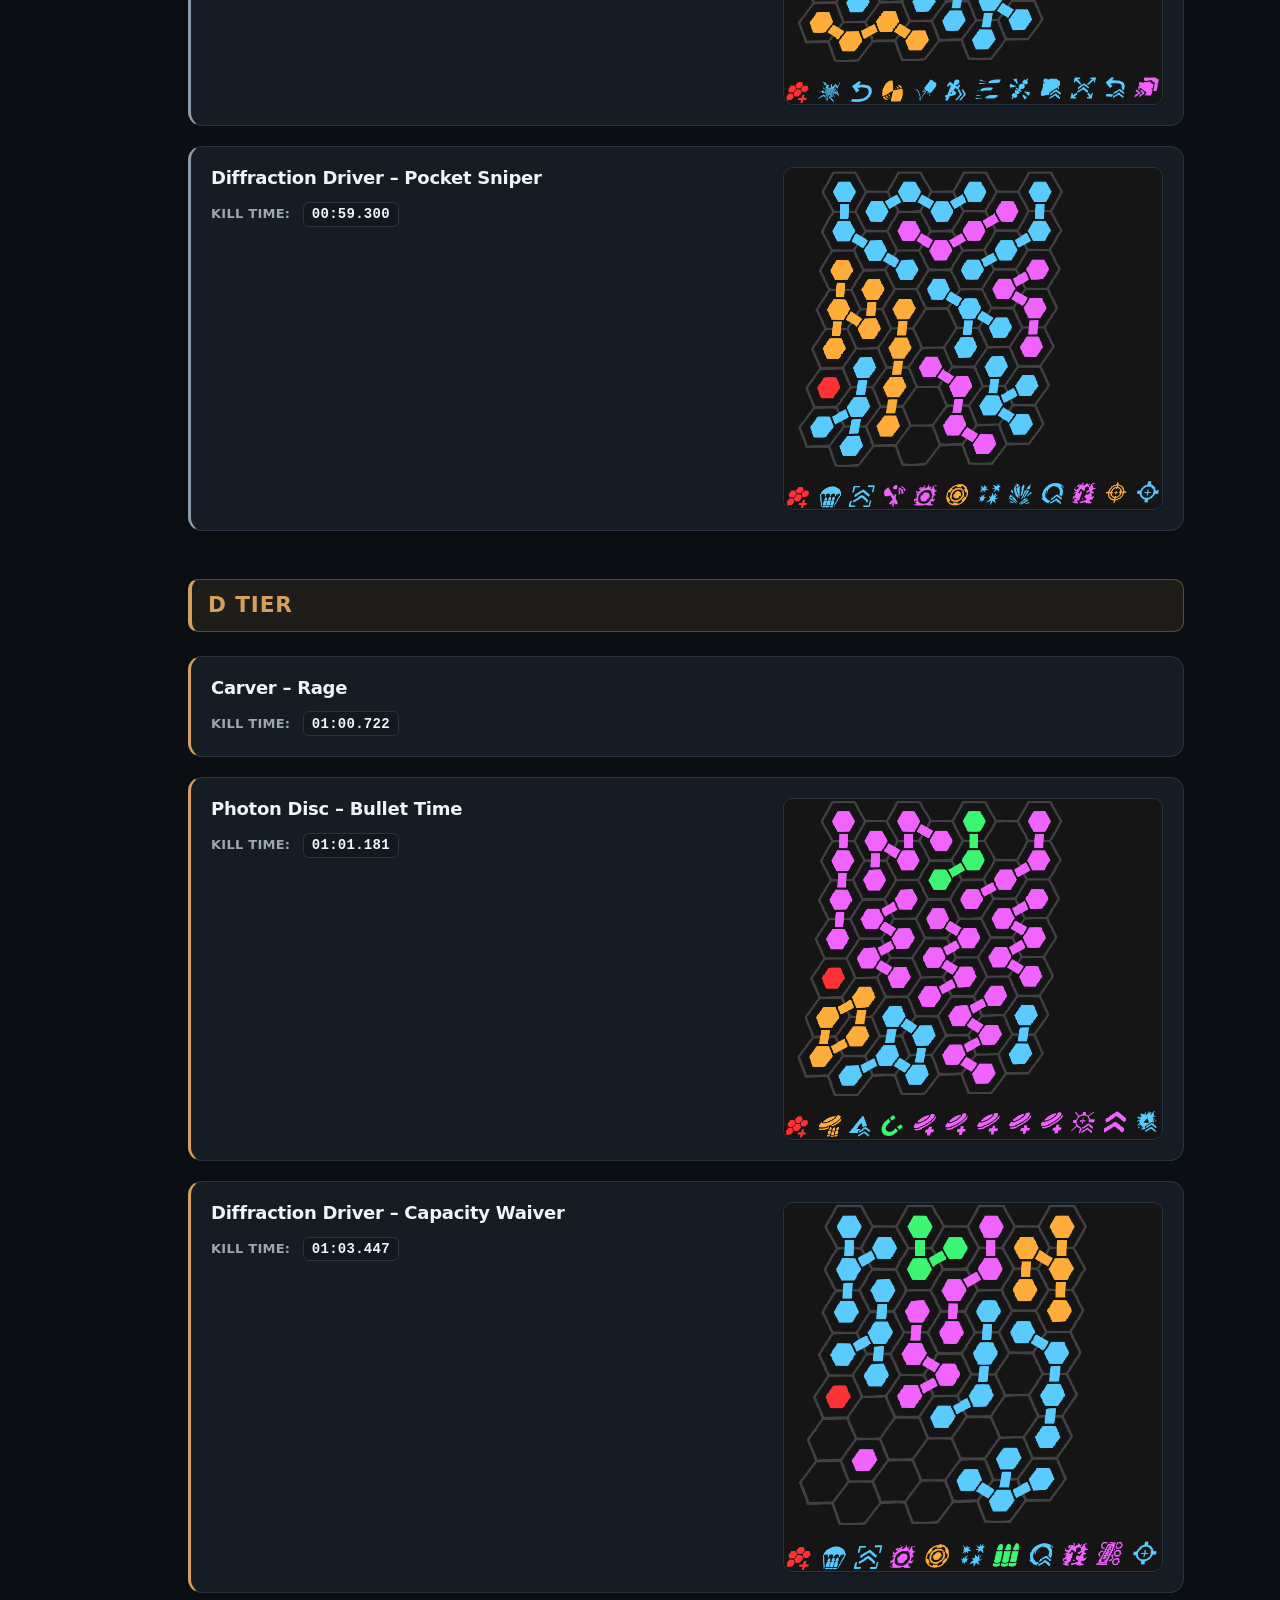
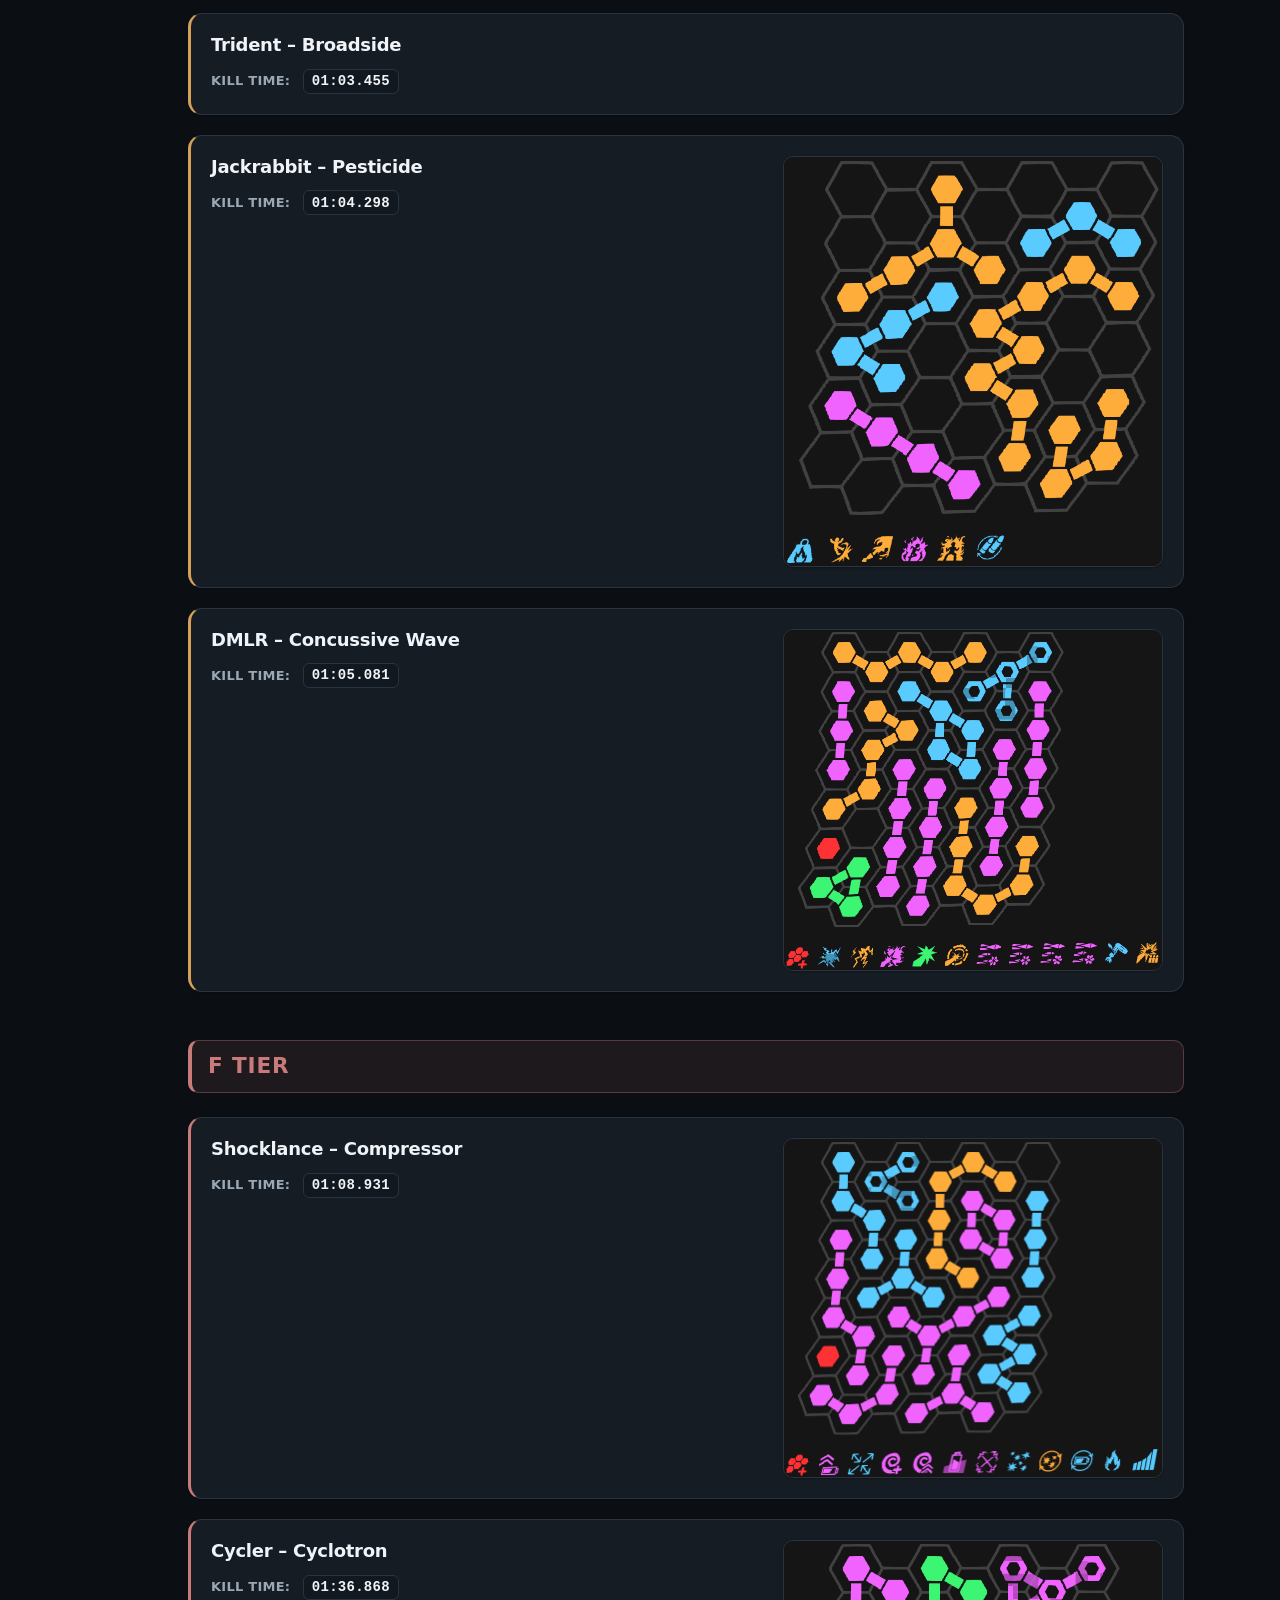
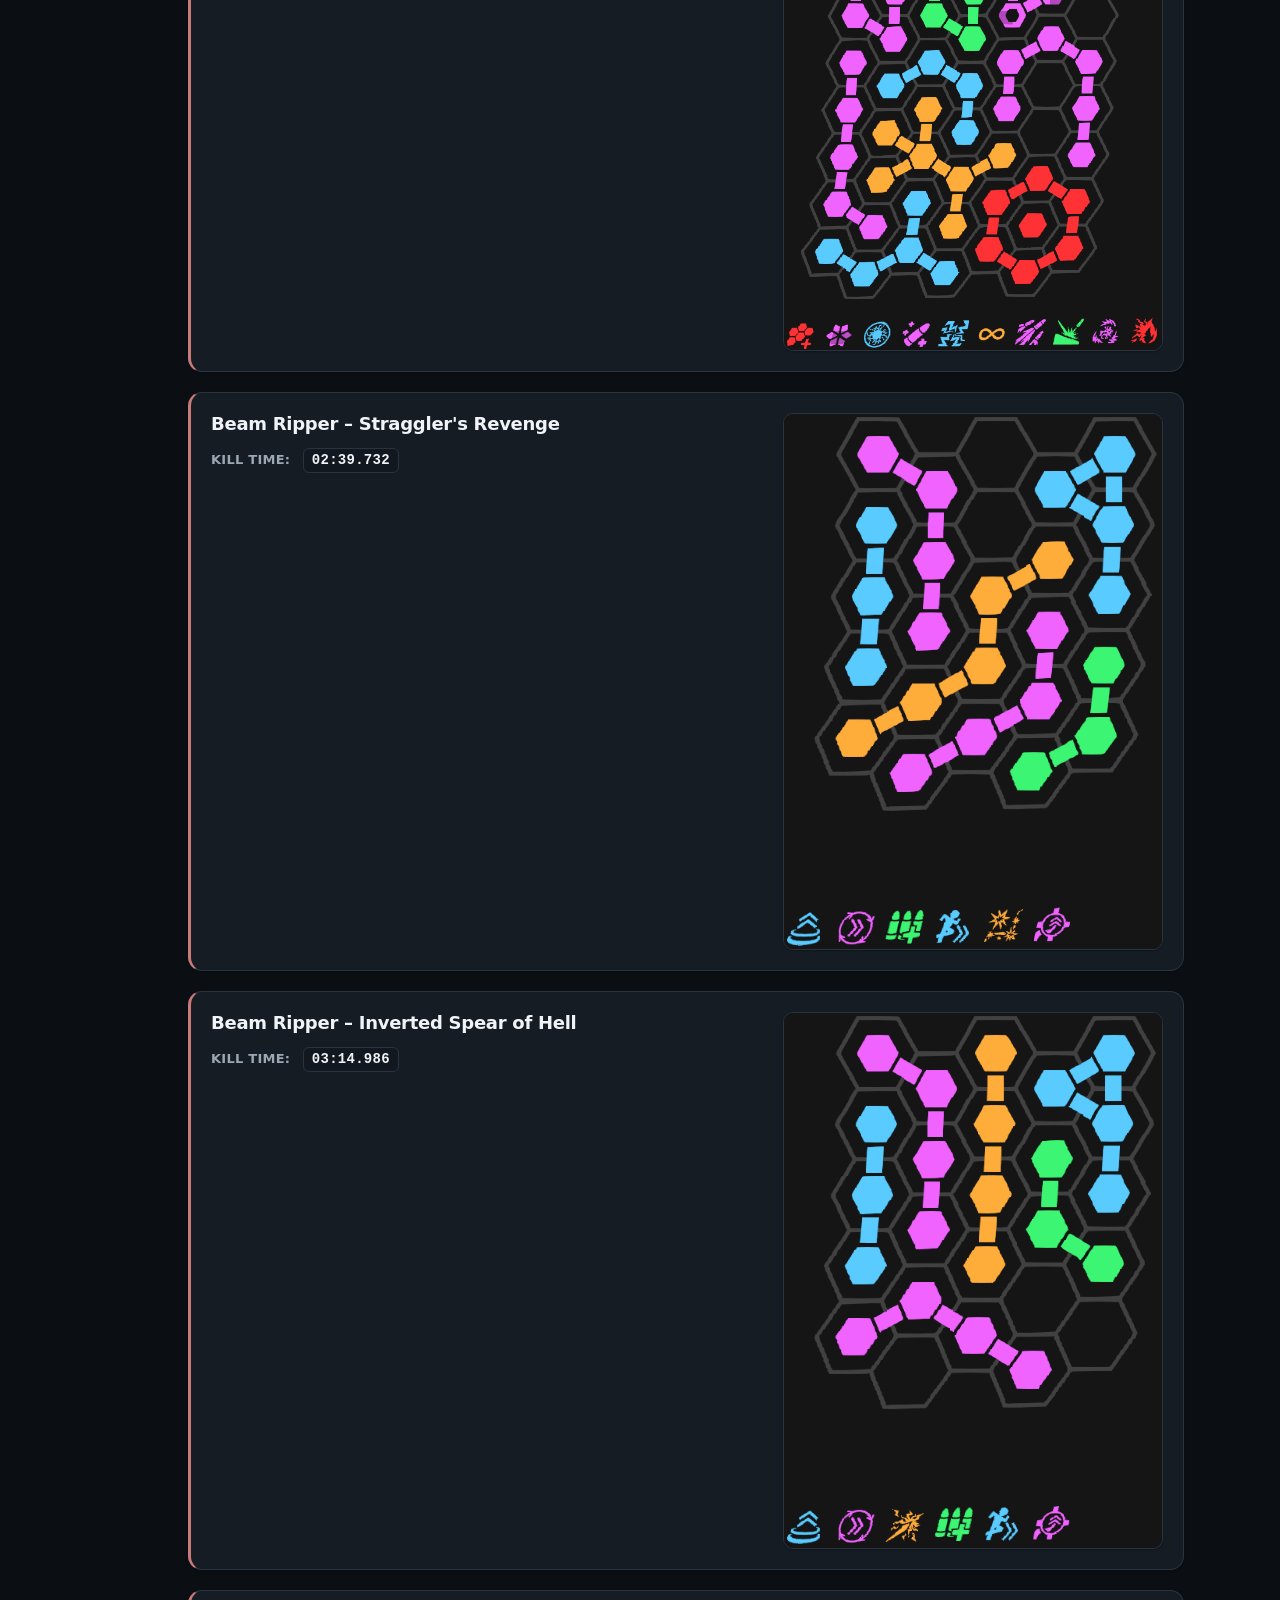
==== commit 2a571666: "Add files via upload" ====
--- a/builds/no_infusion_builds.html
+++ b/builds/no_infusion_builds.html
@@ -3,16 +3,16 @@
 <head>
   <meta charset="utf-8">
   <meta name="viewport" content="width=device-width, initial-scale=1">
-  <title>No Infusion Builds</title>
+  <title>Mid Game Builds</title>
   <link rel="stylesheet" href="../css/style.css">
 </head>
 <body>
 <h1>Sparroh's Mycopunk Builds</h1>
 <nav class="top-nav" aria-label="Build collections">
   <a class="nav-link" href="../index.html">Home</a>
-  <a class="nav-link" href="no_restriction_builds.html">No Restriction</a>
-  <a class="nav-link" href="no_infusion_builds.html">No Infusion</a>
-  <a class="nav-link" href="no_rotation_builds.html">No Rotation</a>
+  <a class="nav-link" href="no_restriction_builds.html">Late Game Builds</a>
+  <a class="nav-link" href="no_infusion_builds.html">Mid Game Builds</a>
+  <a class="nav-link" href="no_rotation_builds.html">Early Game Builds</a>
   <a class="nav-link" href="no_upgrade_times.html">No Upgrade Times</a>
 </nav>
 <div class="build-layout">
@@ -27,9 +27,9 @@
 </nav>
 
 <div class="build-main">
-<h2 class="page-title">No Infusion Builds</h2>
-<p>Builds without infusion.</p>
-<p class="page-source"><a href="no_infusion_builds.csv">View CSV</a> — condensed table for a quick glance</p>
+<h2 class="page-title">Mid Game Builds</h2>
+<p>Solid mid-progression setups before full endgame options.</p>
+<p class="page-source"><a class="page-source-external" href="https://github.com/Little-Sparroh/Mycopunk-Amalgamation-Builds/blob/main/builds/no_infusion_builds.csv" target="_blank" rel="noopener noreferrer" title="Opens in a new tab" aria-label="View CSV on GitHub (external link)">View CSV<span class="nav-external-mark" aria-hidden="true">↗</span></a> — condensed table for a quick glance</p>
 <h2 id="tier-s" class="tier-heading tier-s">S Tier</h2>
 
 <div class="build tier-s" data-tier="S">
--- a/css/style.css
+++ b/css/style.css
@@ -97,7 +97,7 @@
   --sticky-nav-offset: 0.5rem;
   --tier-sidebar-width: 4.5rem;
   /* Clear sticky top-nav blur/background when the tier rail sticks */
-  --tier-nav-top: calc(var(--sticky-nav-offset) + 4.5rem);
+  --tier-nav-top: calc(var(--sticky-nav-offset) + 5rem);
 
 
 
@@ -265,6 +265,19 @@
 .page-source a {
   font-weight: 550;
 }
+
+.page-source-external .nav-external-mark {
+  margin-inline-start: 0.15rem;
+  color: var(--color-text-subtle);
+  font-size: 0.9em;
+  opacity: 0.85;
+}
+
+.page-source-external:hover .nav-external-mark {
+  color: var(--color-link-hover);
+  opacity: 1;
+}
+
 
 
 /* -----------------------------------------------------------------------------
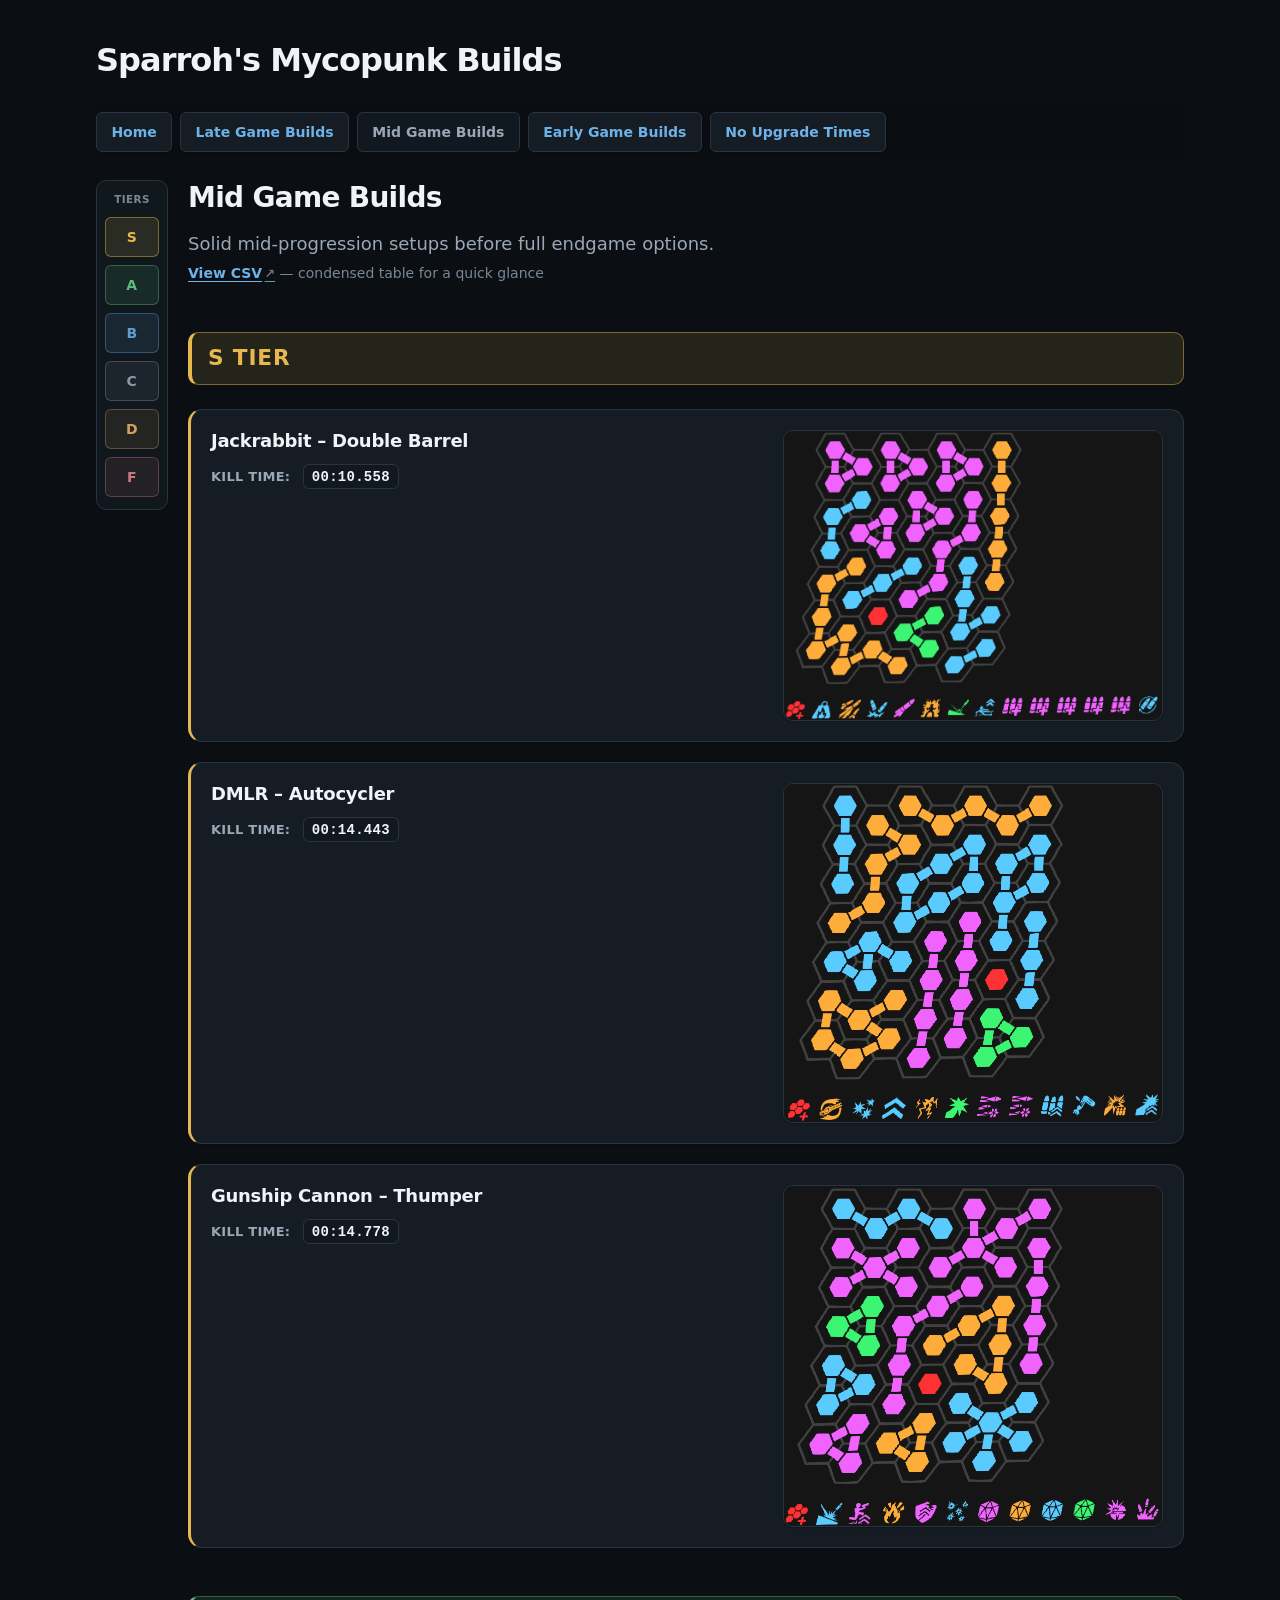
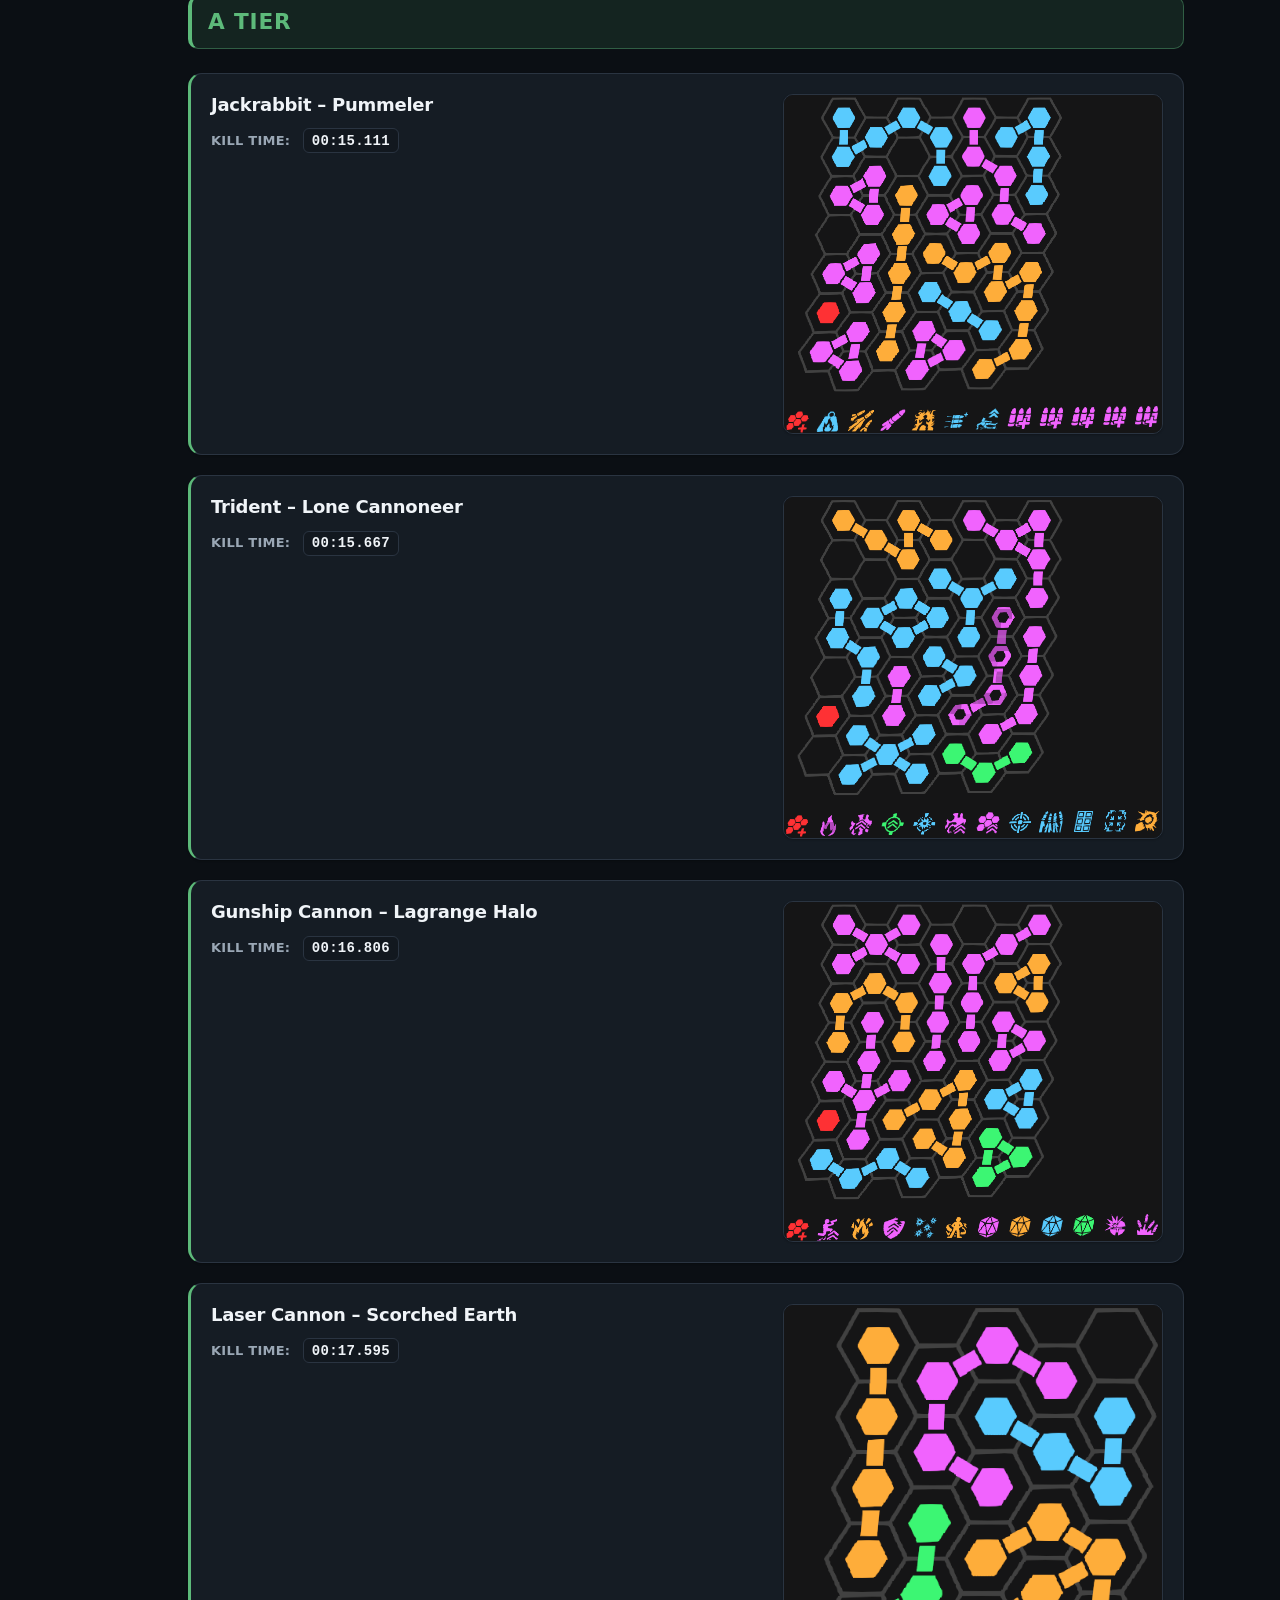
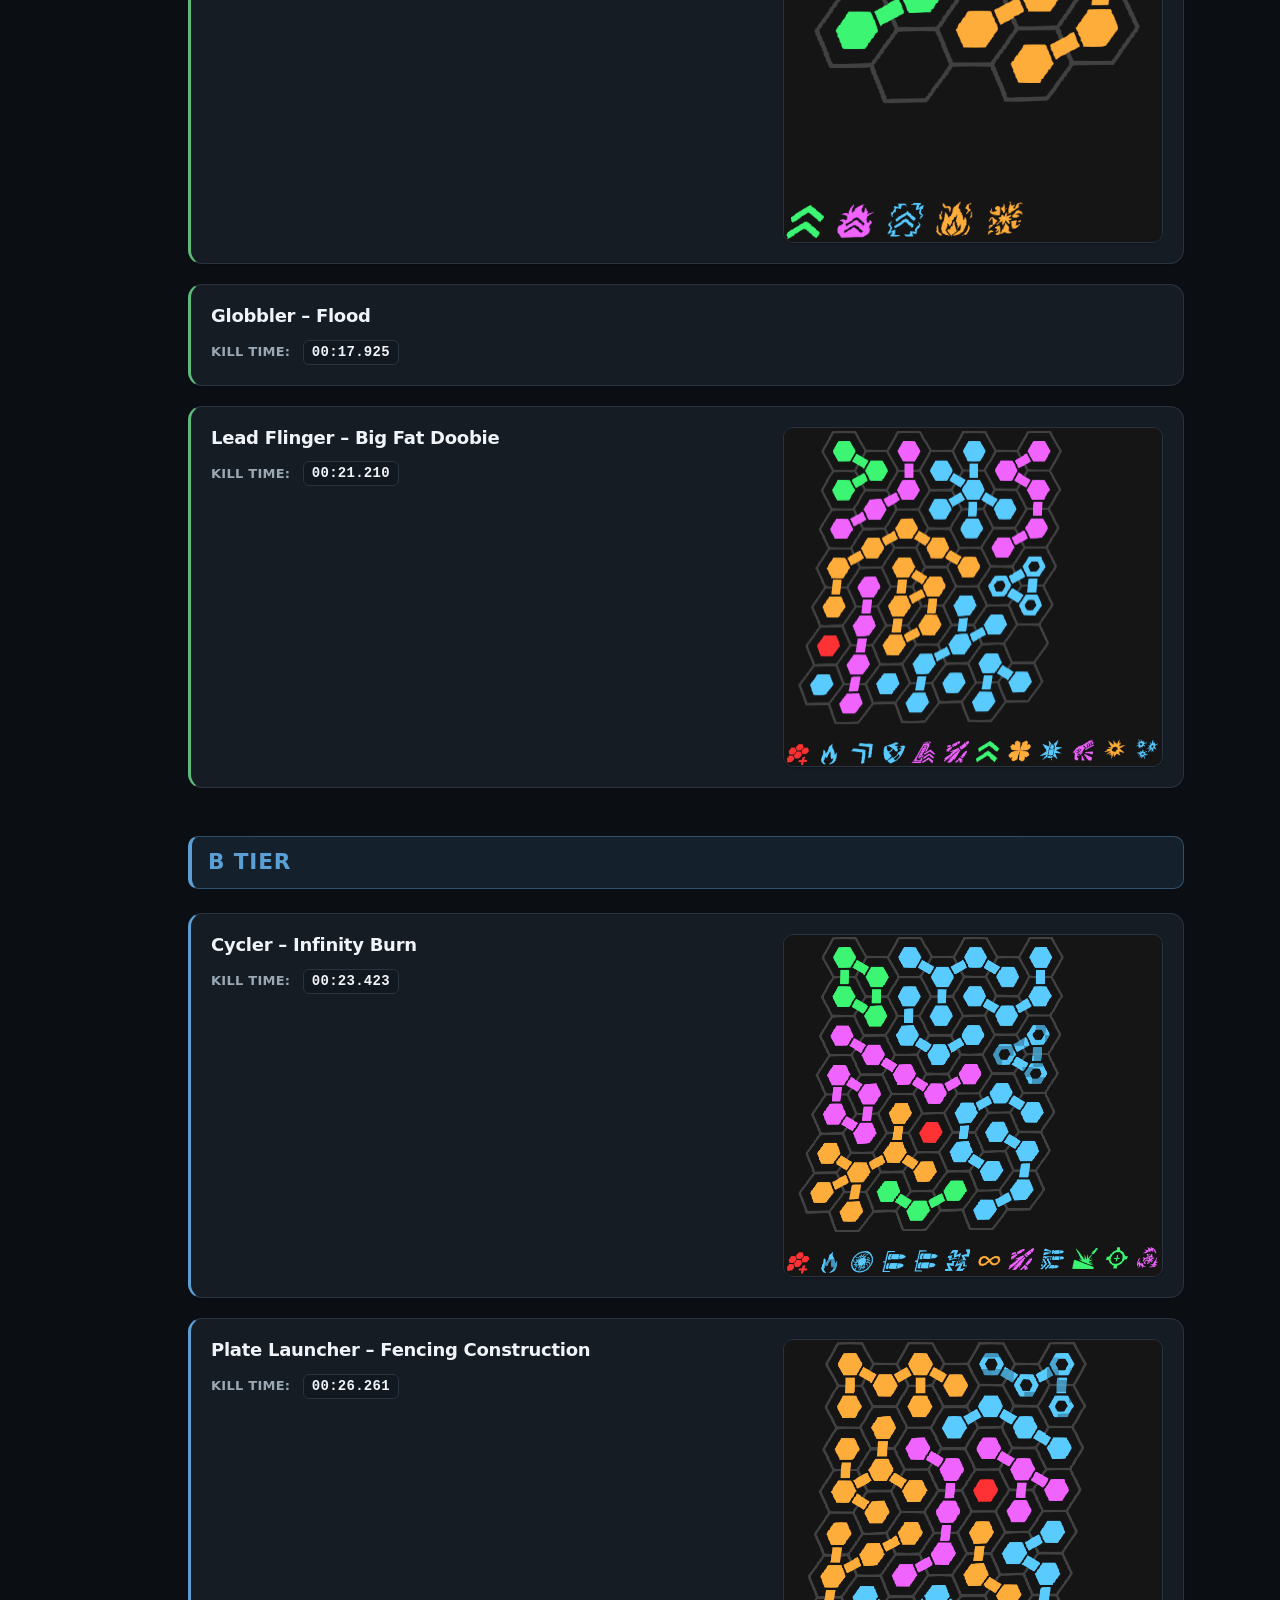
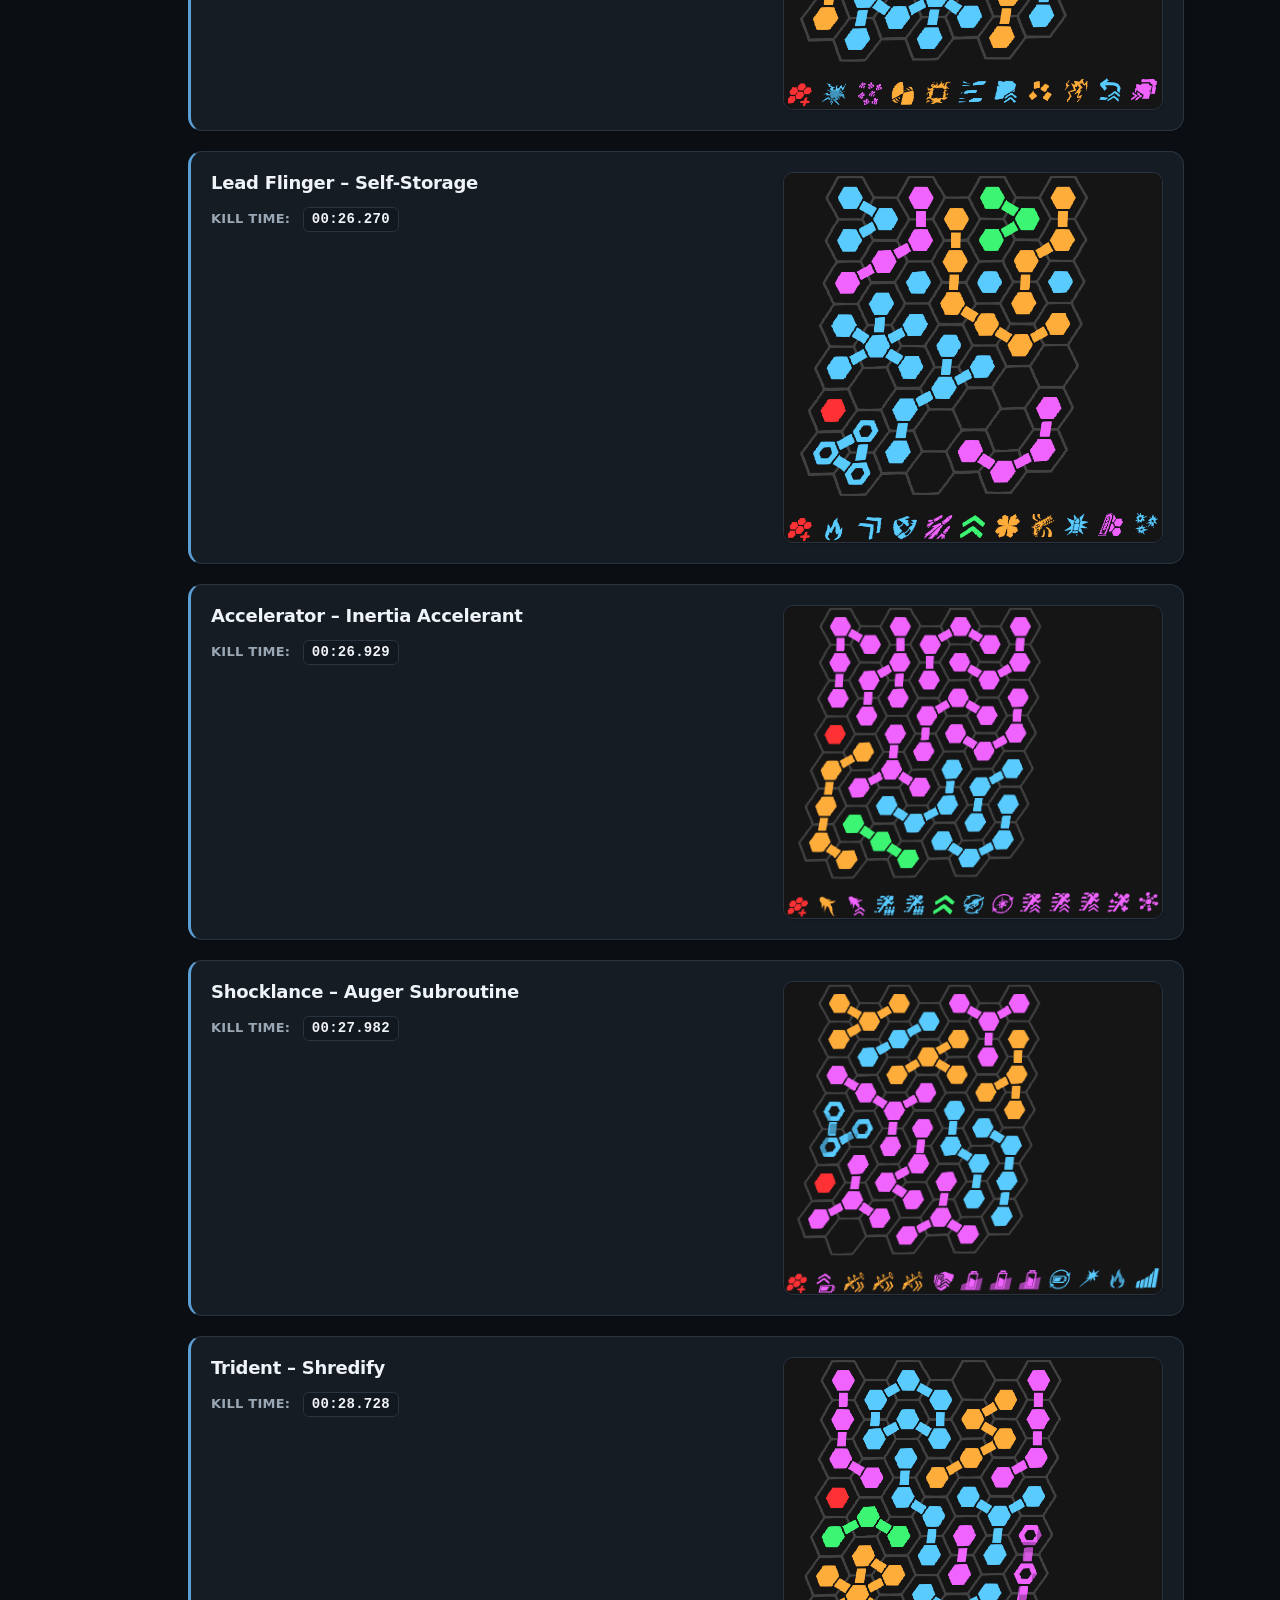
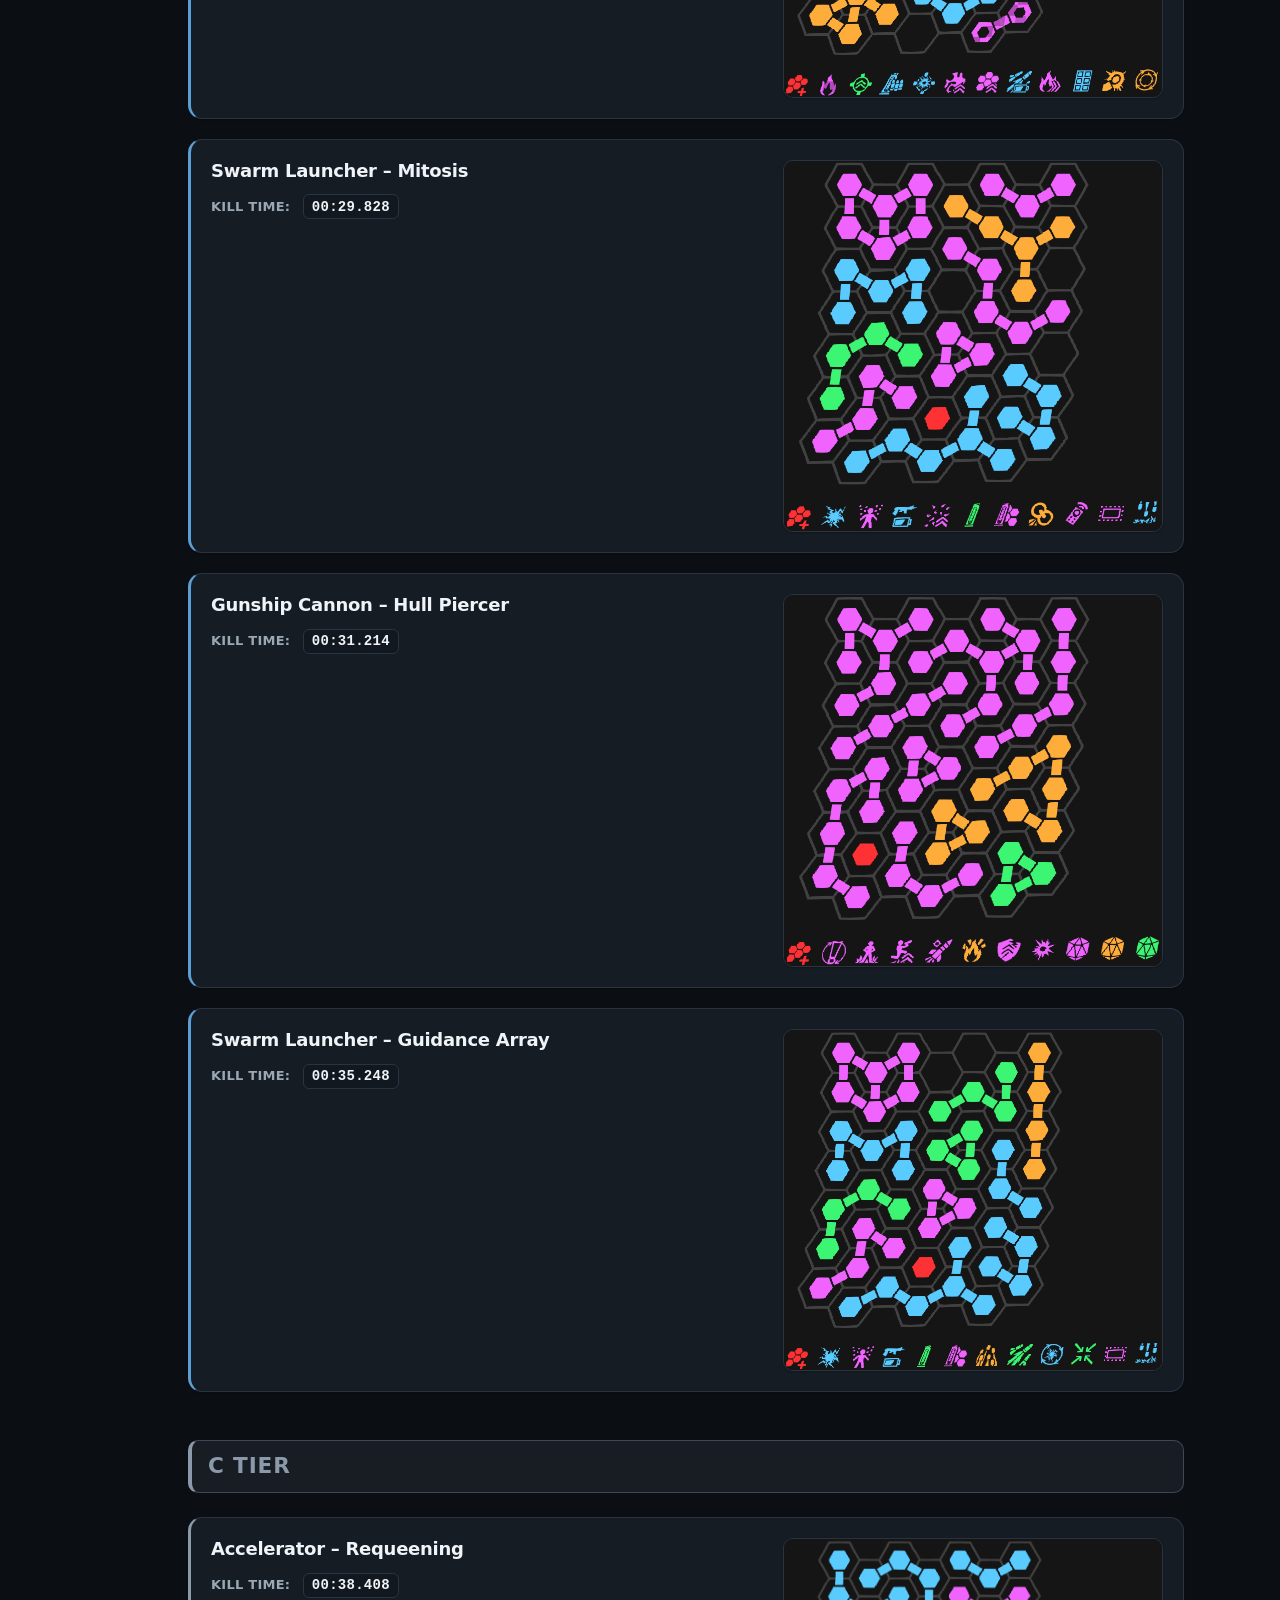
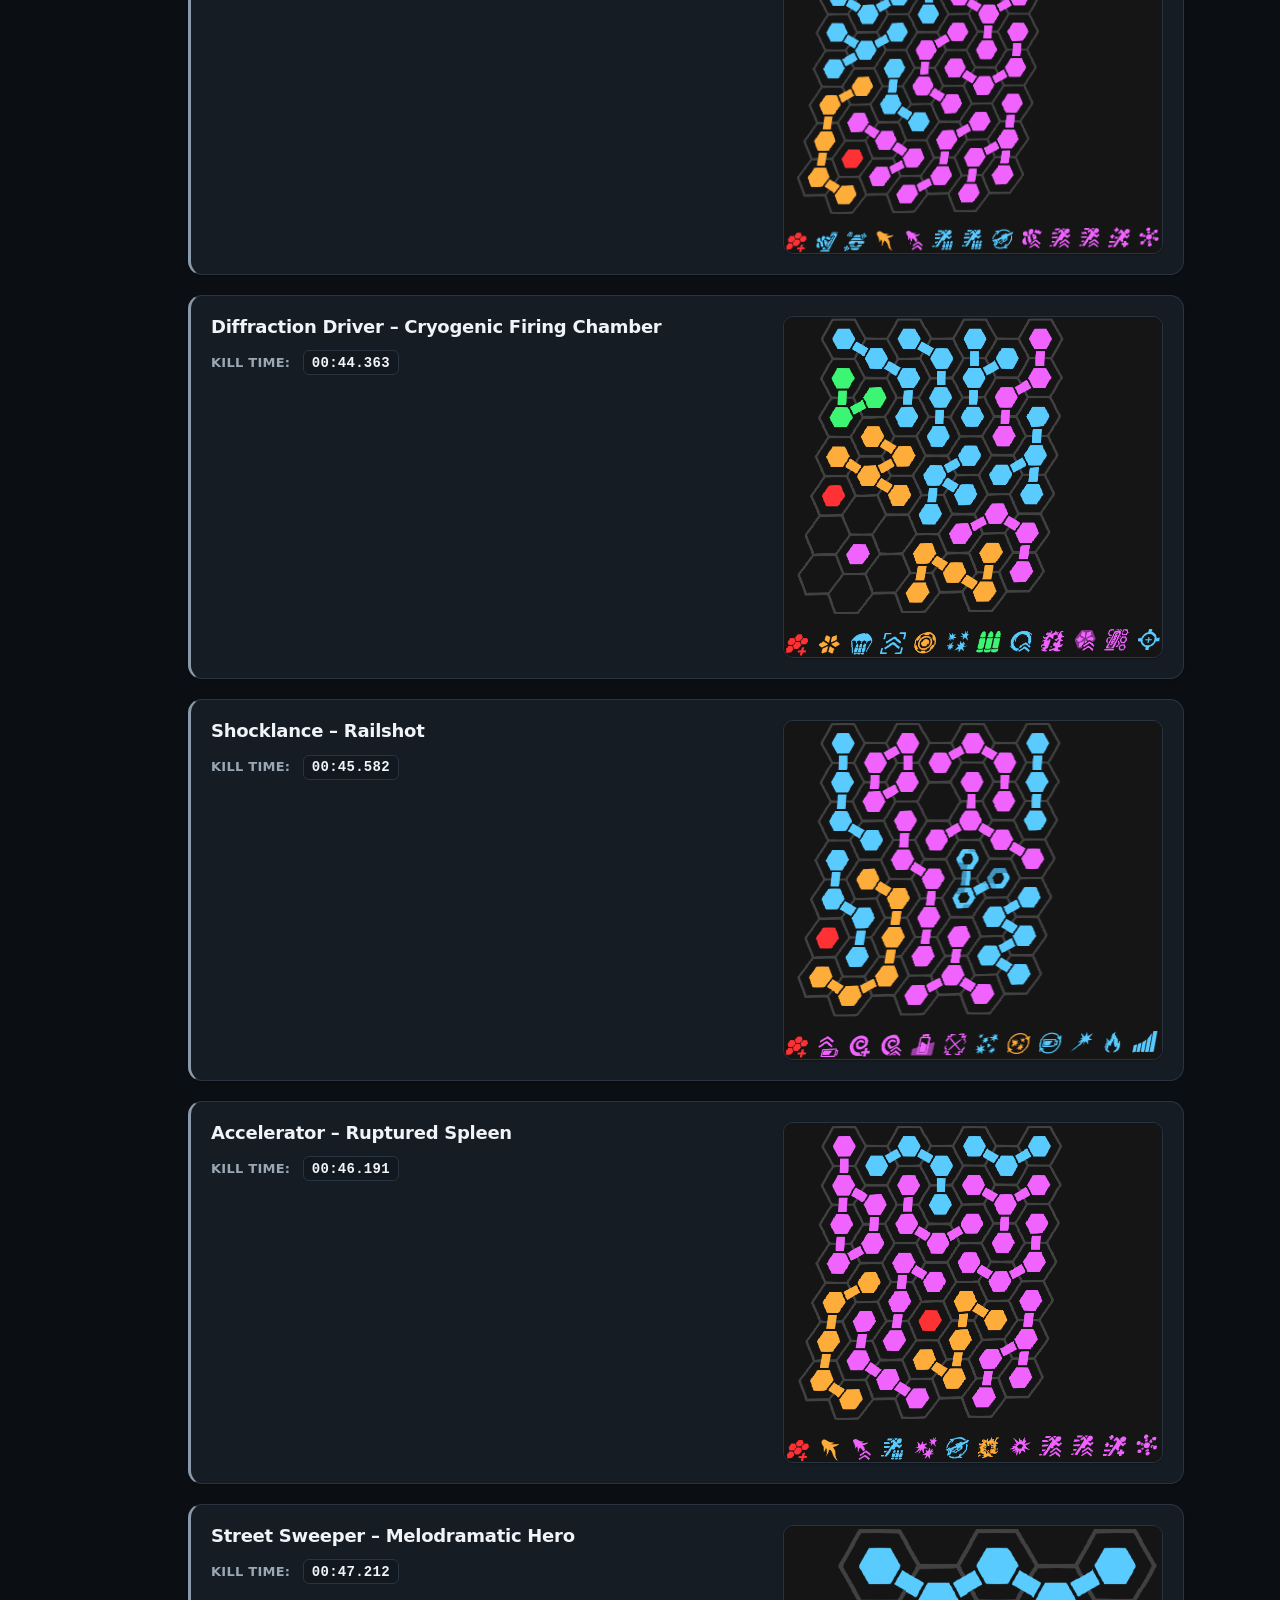
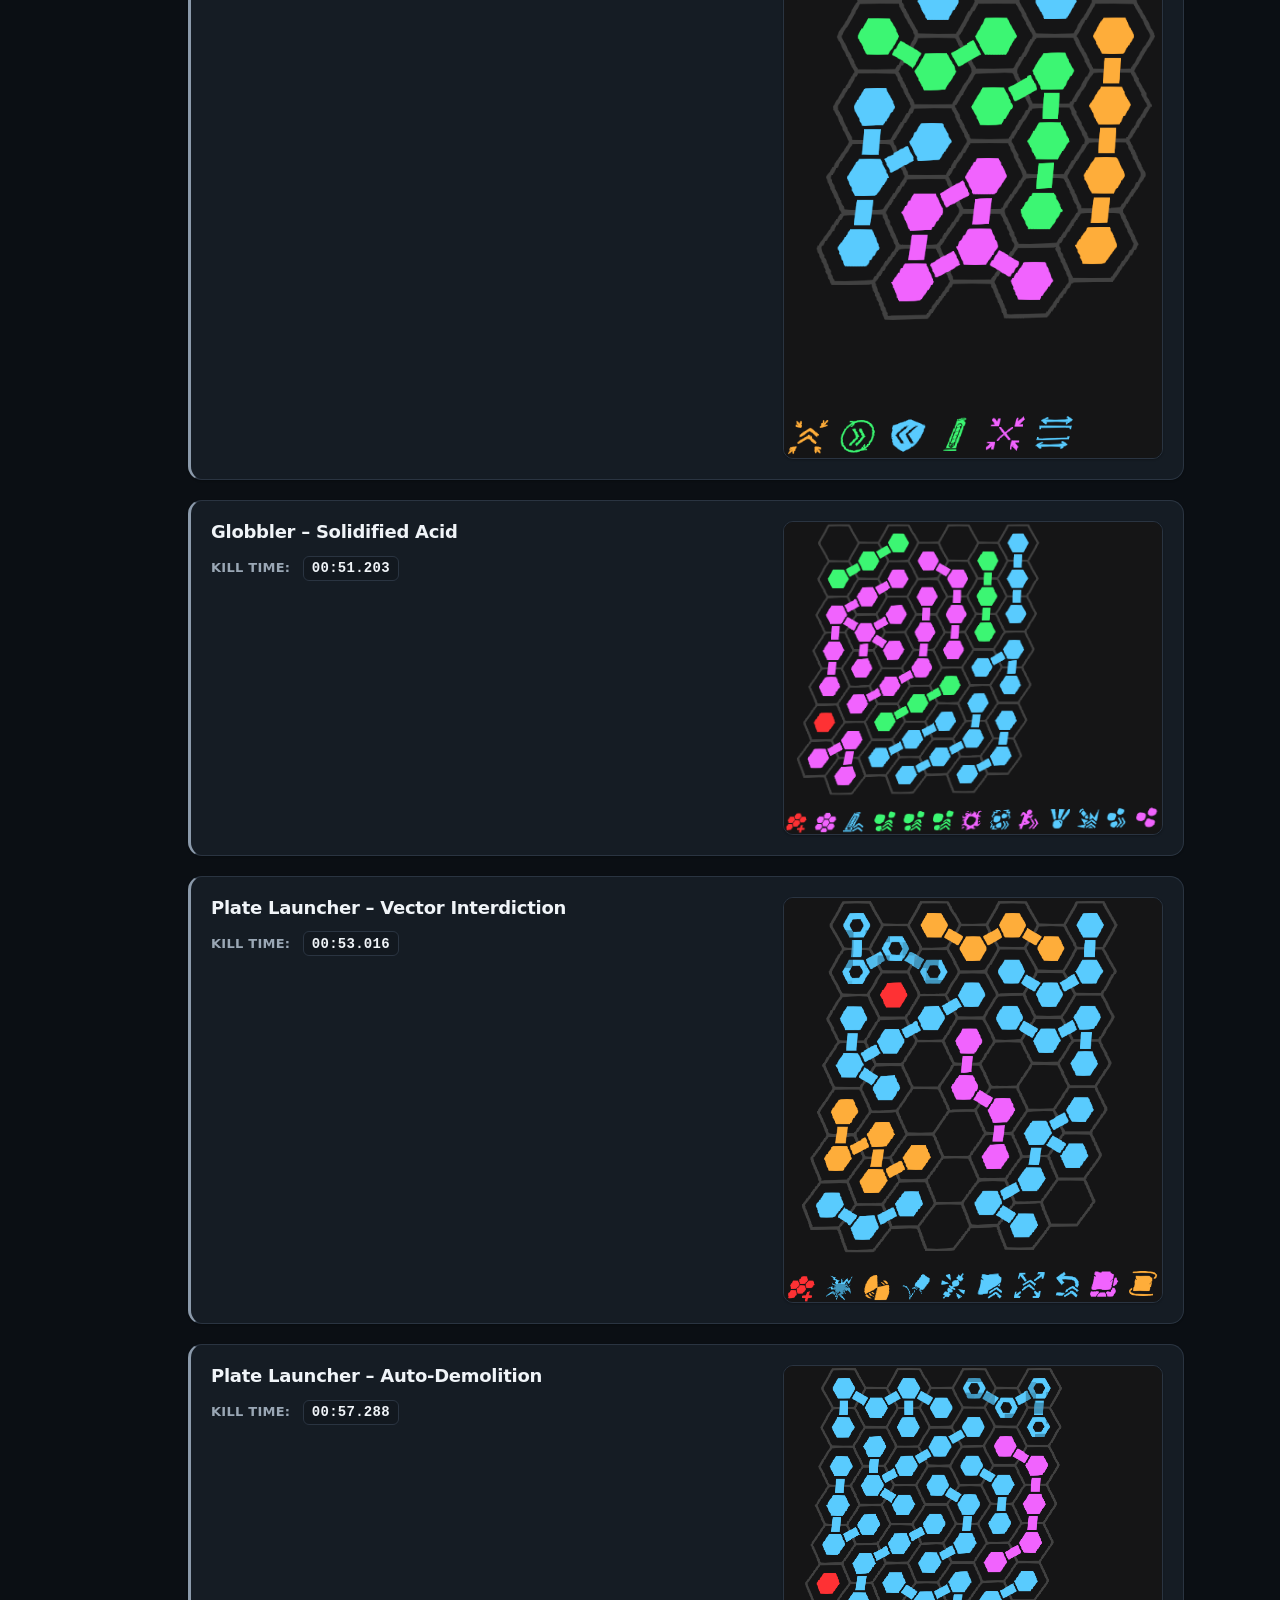
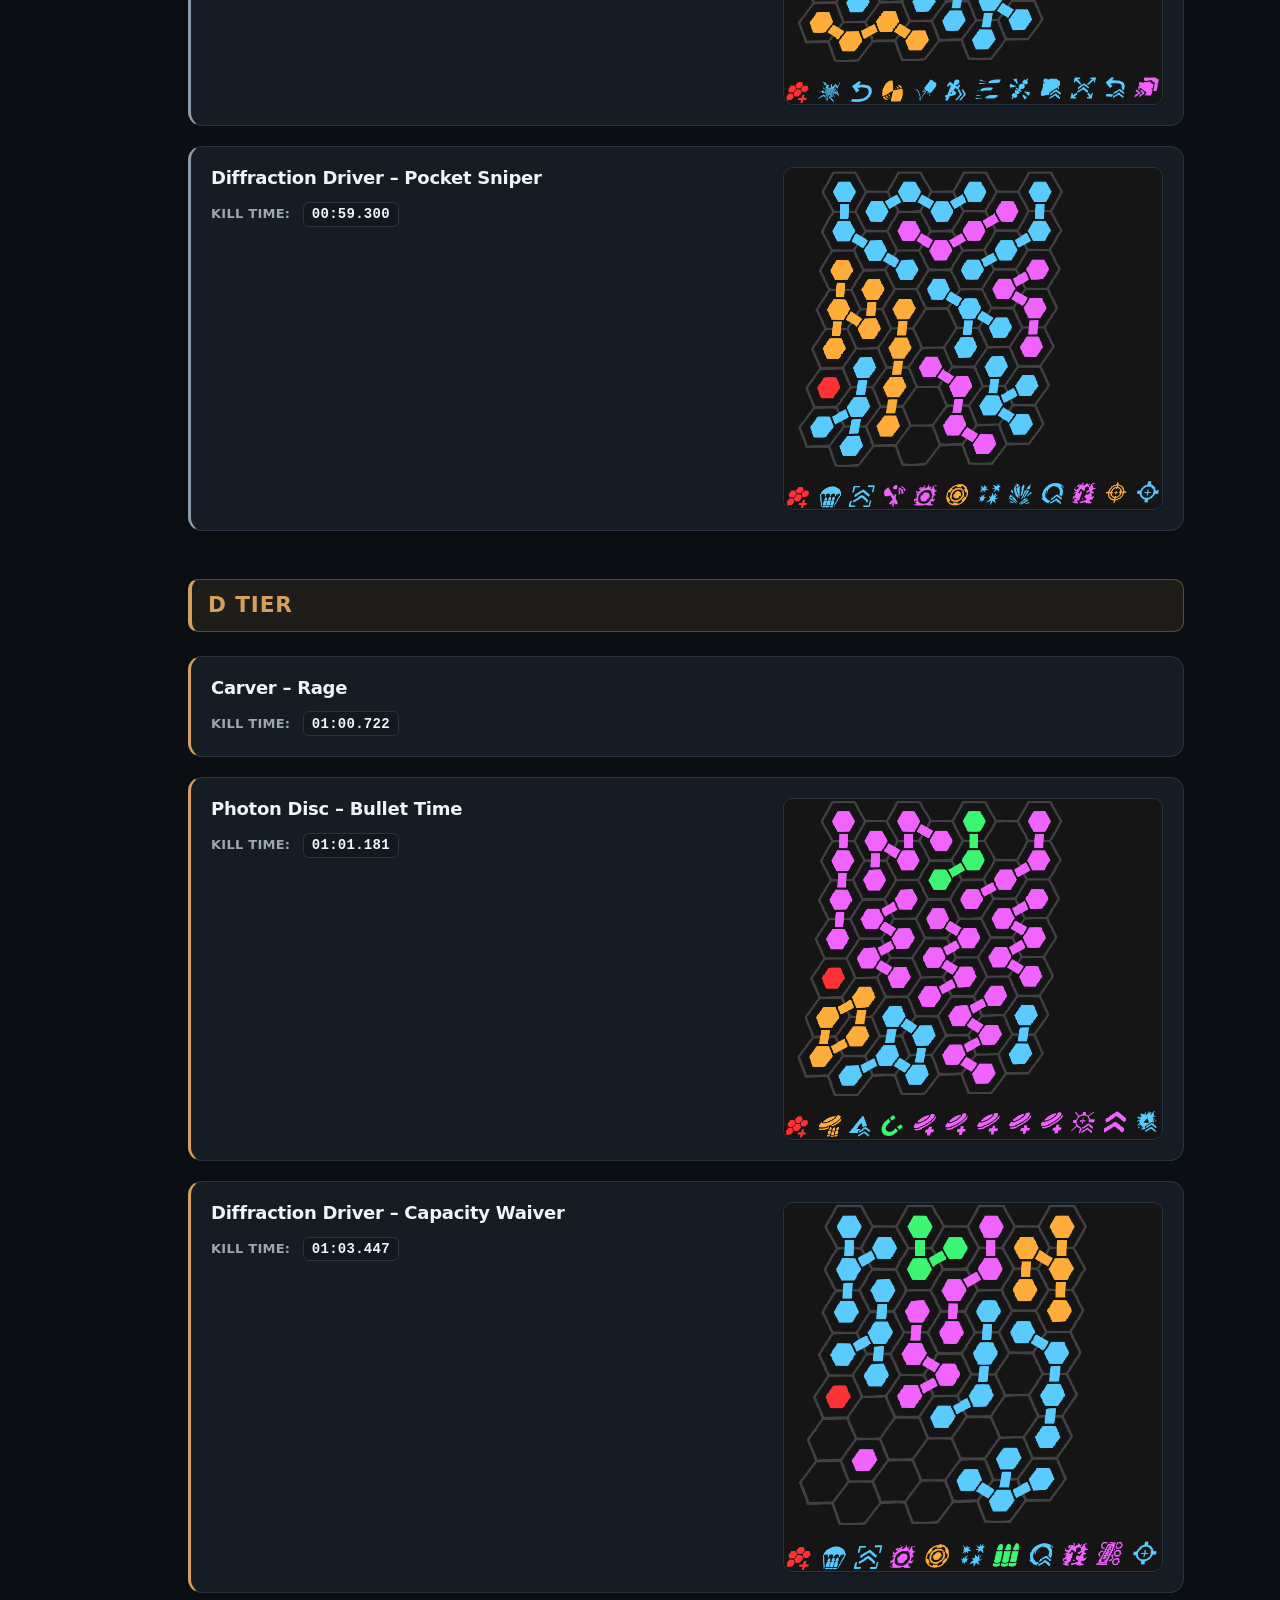
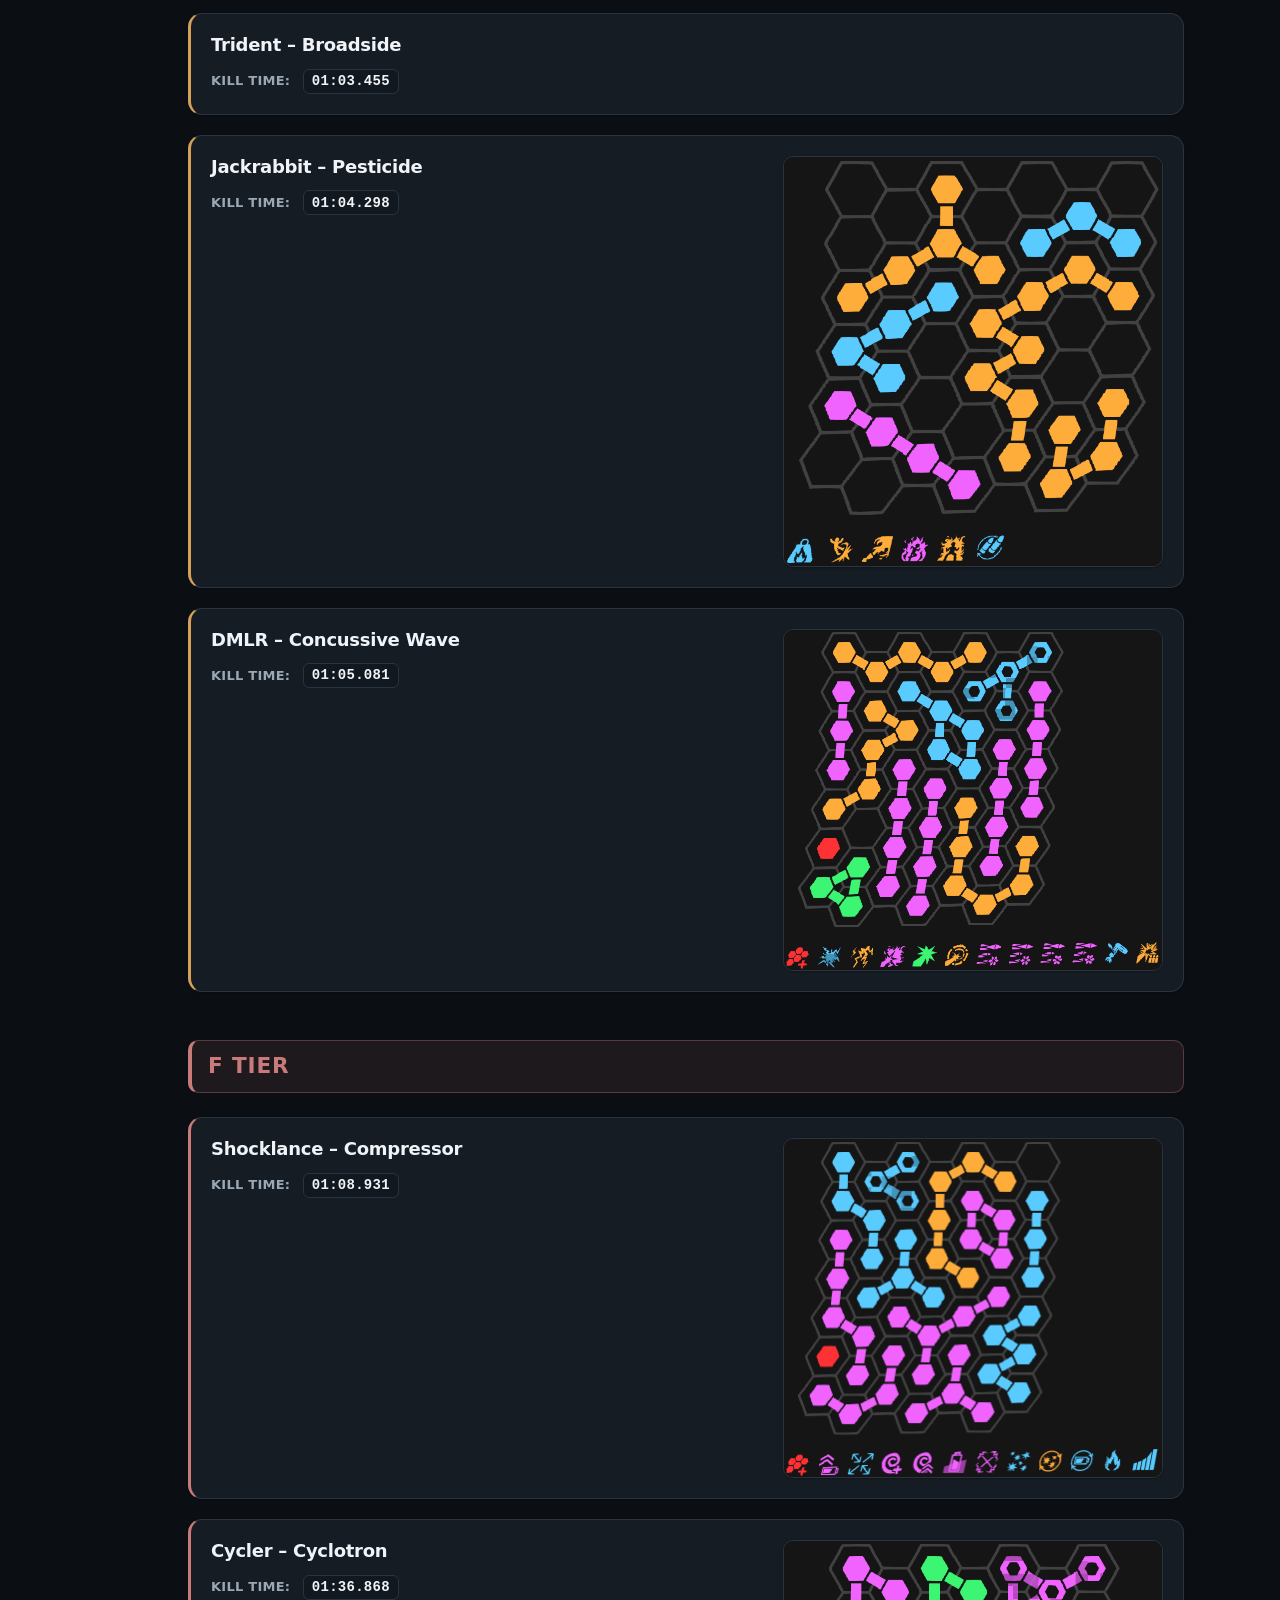
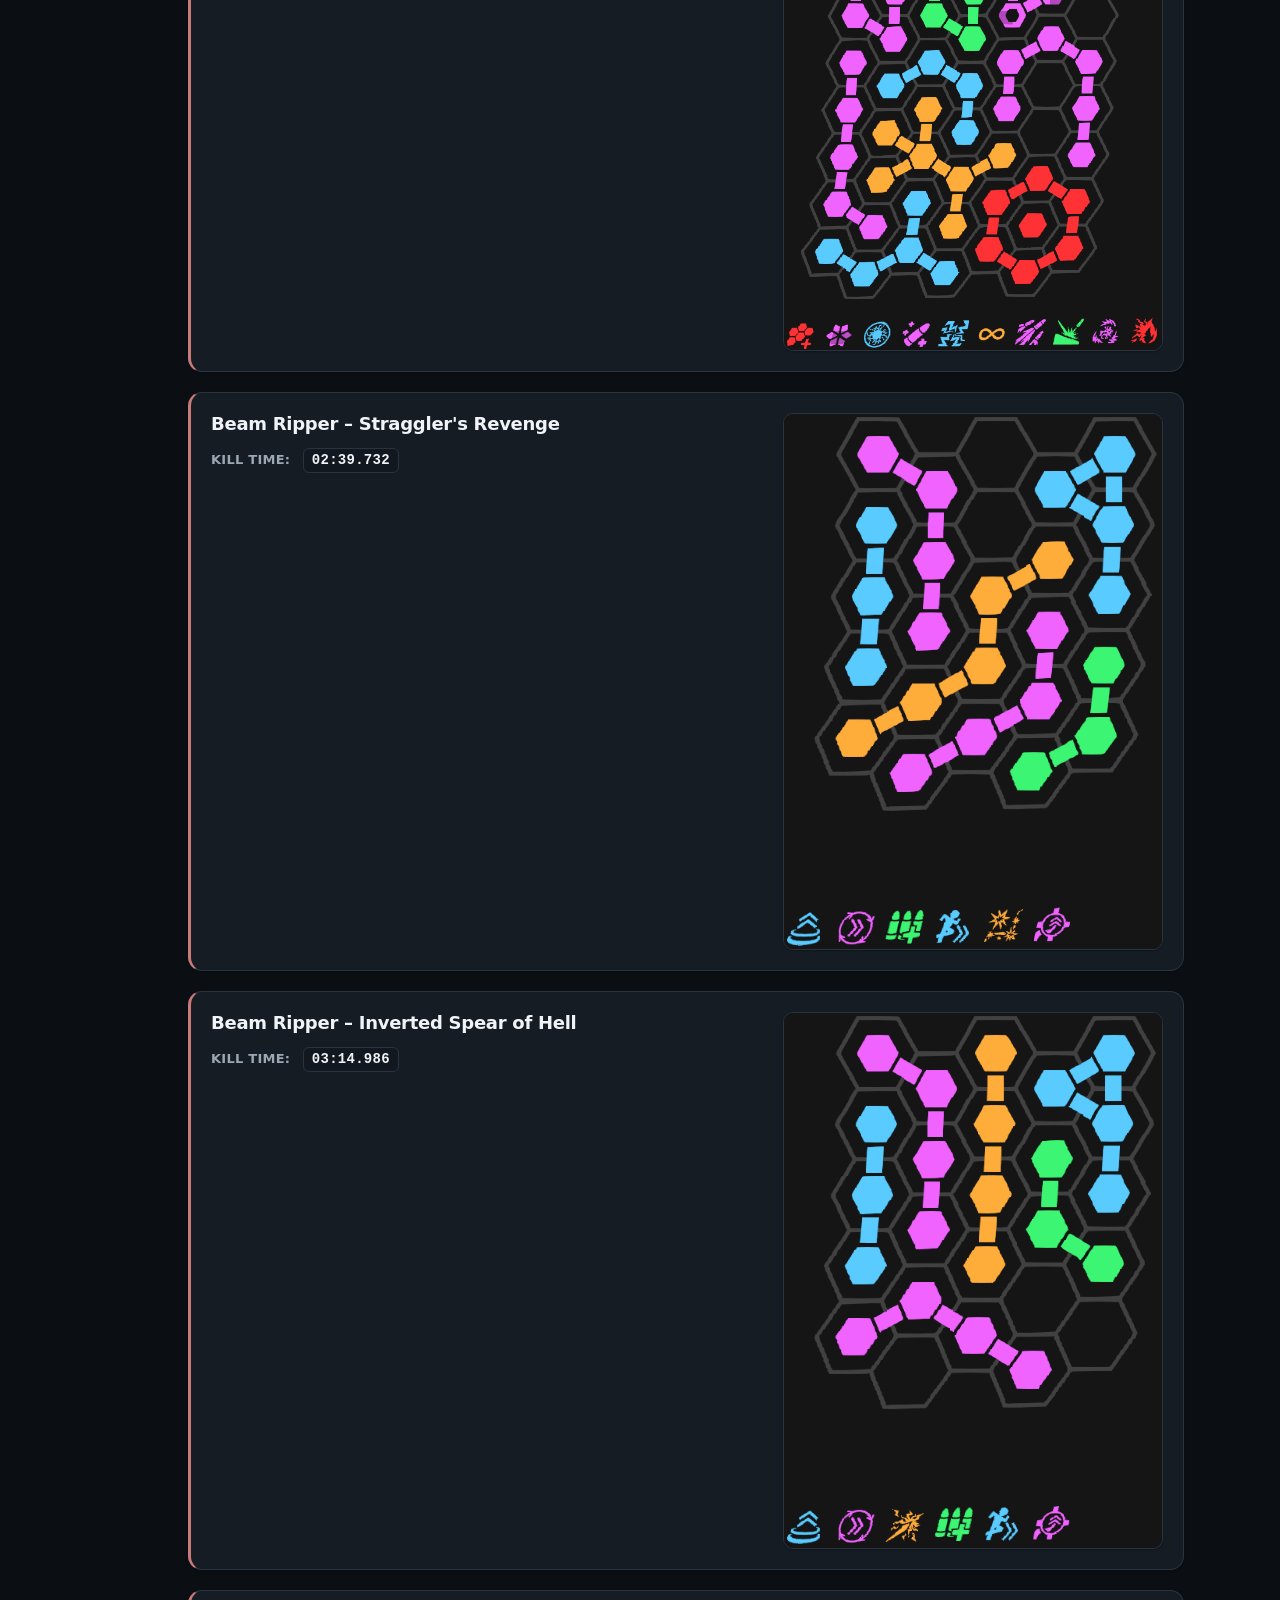
==== commit 5a1aadf3: "Add files via upload" ====
--- a/builds/no_infusion_builds.html
+++ b/builds/no_infusion_builds.html
@@ -8,10 +8,10 @@
 </head>
 <body>
 <h1>Sparroh's Mycopunk Builds</h1>
-<nav class="top-nav" aria-label="Build collections">
+<nav class="top-nav" aria-label="Site">
   <a class="nav-link" href="../index.html">Home</a>
   <a class="nav-link" href="no_restriction_builds.html">Late Game Builds</a>
-  <a class="nav-link" href="no_infusion_builds.html">Mid Game Builds</a>
+  <span class="nav-link nav-link-current" aria-current="page">Mid Game Builds</span>
   <a class="nav-link" href="no_rotation_builds.html">Early Game Builds</a>
   <a class="nav-link" href="no_upgrade_times.html">No Upgrade Times</a>
 </nav>
--- a/css/style.css
+++ b/css/style.css
@@ -533,7 +533,7 @@
 
 /* Current-page placeholder (e.g. Home on index) — same footprint, not a link */
 .nav-link-current,
-span.nav-link {
+span.nav-link:not(.nav-dropdown-trigger) {
   color: var(--color-text-muted) !important;
   cursor: default;
   pointer-events: none;
@@ -544,12 +544,121 @@
 }
 
 .nav-link-current:hover,
-span.nav-link:hover {
+span.nav-link:not(.nav-dropdown-trigger):hover {
   border-color: var(--color-border);
   background: var(--color-bg-elevated);
   color: var(--color-text-muted) !important;
   box-shadow: none;
 }
+
+/* -----------------------------------------------------------------------------
+   Nav dropdowns (Home: Builds / Guides / Tierlists)
+   ----------------------------------------------------------------------------- */
+
+.nav-dropdown {
+  position: relative;
+  display: inline-flex;
+  flex-direction: column;
+  align-items: stretch;
+}
+
+.nav-dropdown > summary {
+  list-style: none;
+  cursor: pointer;
+  user-select: none;
+}
+
+.nav-dropdown > summary::-webkit-details-marker {
+  display: none;
+}
+
+.nav-dropdown-trigger {
+  /* summary uses .nav-link; keep interactive */
+  pointer-events: auto;
+}
+
+.nav-dropdown-caret {
+  display: inline-block;
+  width: 0.45em;
+  height: 0.45em;
+  margin-inline-start: 0.35rem;
+  border-right: 2px solid currentColor;
+  border-bottom: 2px solid currentColor;
+  transform: translateY(-0.1em) rotate(45deg);
+  opacity: 0.75;
+  transition: transform var(--duration) var(--ease), opacity var(--duration) var(--ease);
+}
+
+.nav-dropdown[open] > .nav-dropdown-trigger {
+  border-color: var(--color-accent);
+  background: var(--color-surface-hover);
+  color: var(--color-link-hover) !important;
+}
+
+.nav-dropdown[open] .nav-dropdown-caret {
+  transform: translateY(0.12em) rotate(225deg);
+  opacity: 1;
+}
+
+.nav-dropdown-panel {
+  position: absolute;
+  top: calc(100% + var(--space-2));
+  left: 0;
+  z-index: 40;
+  display: flex;
+  flex-direction: column;
+  gap: var(--space-1);
+  min-width: max(12rem, 100%);
+  max-width: min(20rem, 90vw);
+  padding: var(--space-2);
+  border: 1px solid var(--color-border-strong);
+  border-radius: var(--radius-md);
+  background: color-mix(in srgb, var(--color-bg-elevated) 96%, transparent);
+  backdrop-filter: blur(12px);
+  -webkit-backdrop-filter: blur(12px);
+  box-shadow: var(--shadow-md);
+}
+
+@supports not (background: color-mix(in srgb, black 50%, white)) {
+  .nav-dropdown-panel {
+    background: rgba(18, 24, 31, 0.98);
+  }
+}
+
+.nav-dropdown-link {
+  display: block;
+  padding: 0.55rem 0.75rem;
+  border: 1px solid transparent;
+  border-radius: var(--radius-sm);
+  color: var(--color-link) !important;
+  text-decoration: none;
+  font-size: var(--text-sm);
+  font-weight: 550;
+  line-height: 1.3;
+  white-space: nowrap;
+  transition:
+    background-color var(--duration) var(--ease),
+    border-color var(--duration) var(--ease),
+    color var(--duration) var(--ease);
+}
+
+.nav-dropdown-link:hover {
+  background: var(--color-surface-hover);
+  border-color: var(--color-border);
+  color: var(--color-link-hover) !important;
+}
+
+.nav-dropdown-link:focus-visible {
+  outline: none;
+  box-shadow: var(--shadow-focus);
+}
+
+.page-placeholder {
+  margin-top: var(--space-6);
+  color: var(--color-text-subtle);
+  font-size: var(--text-sm);
+}
+
 
 
 .nav-link .nav-csv {
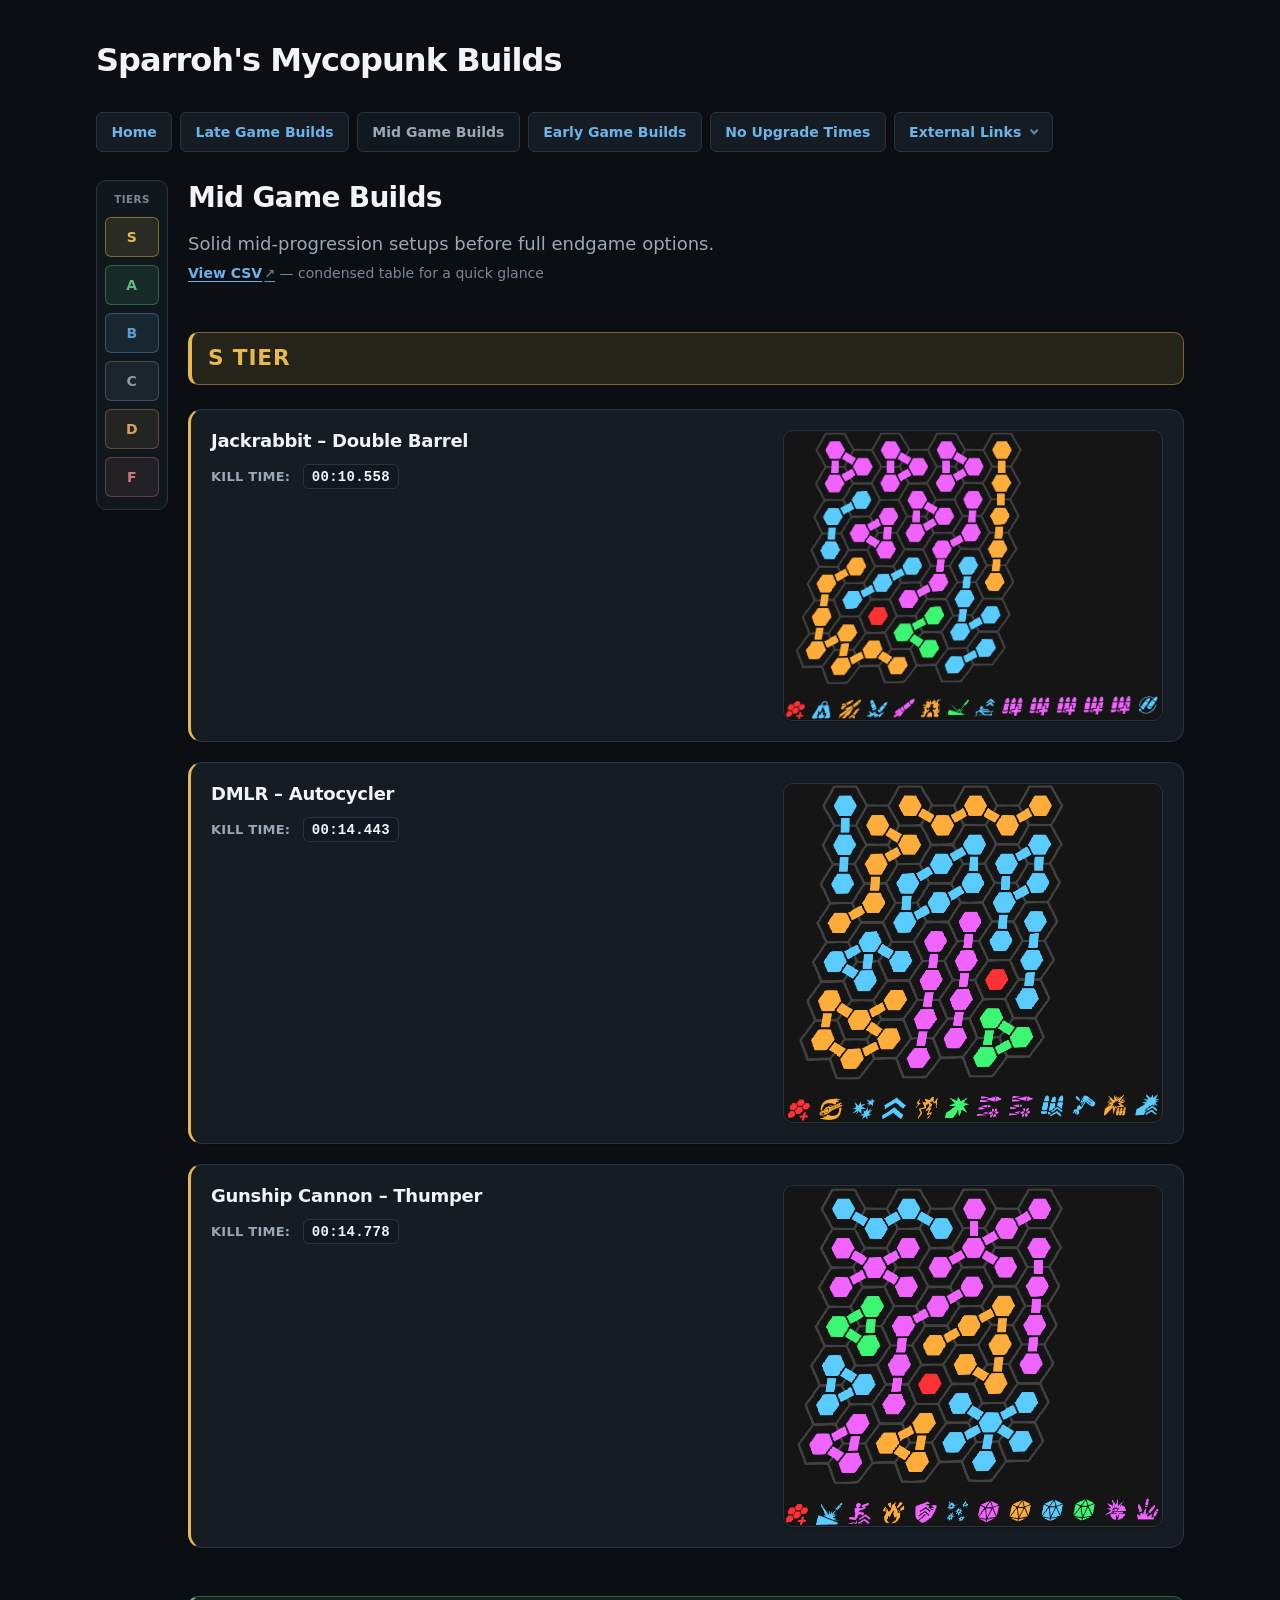
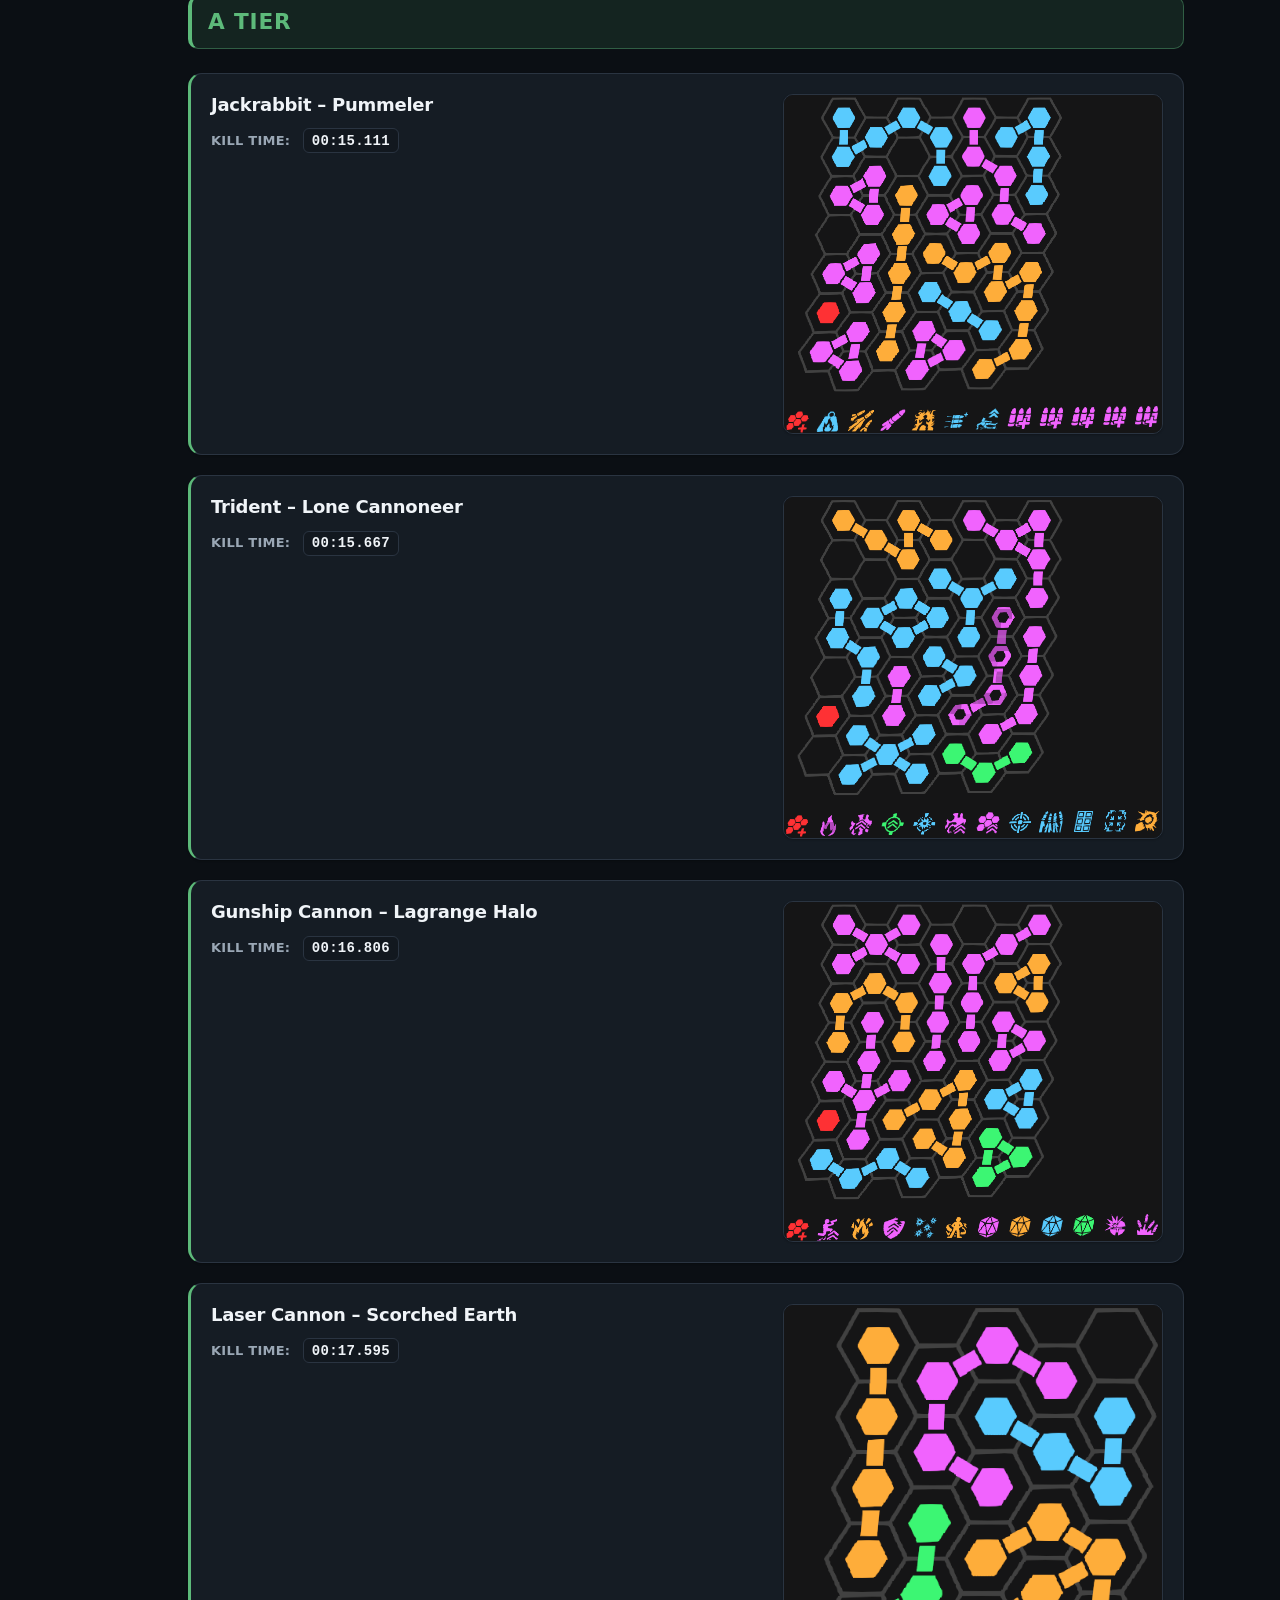
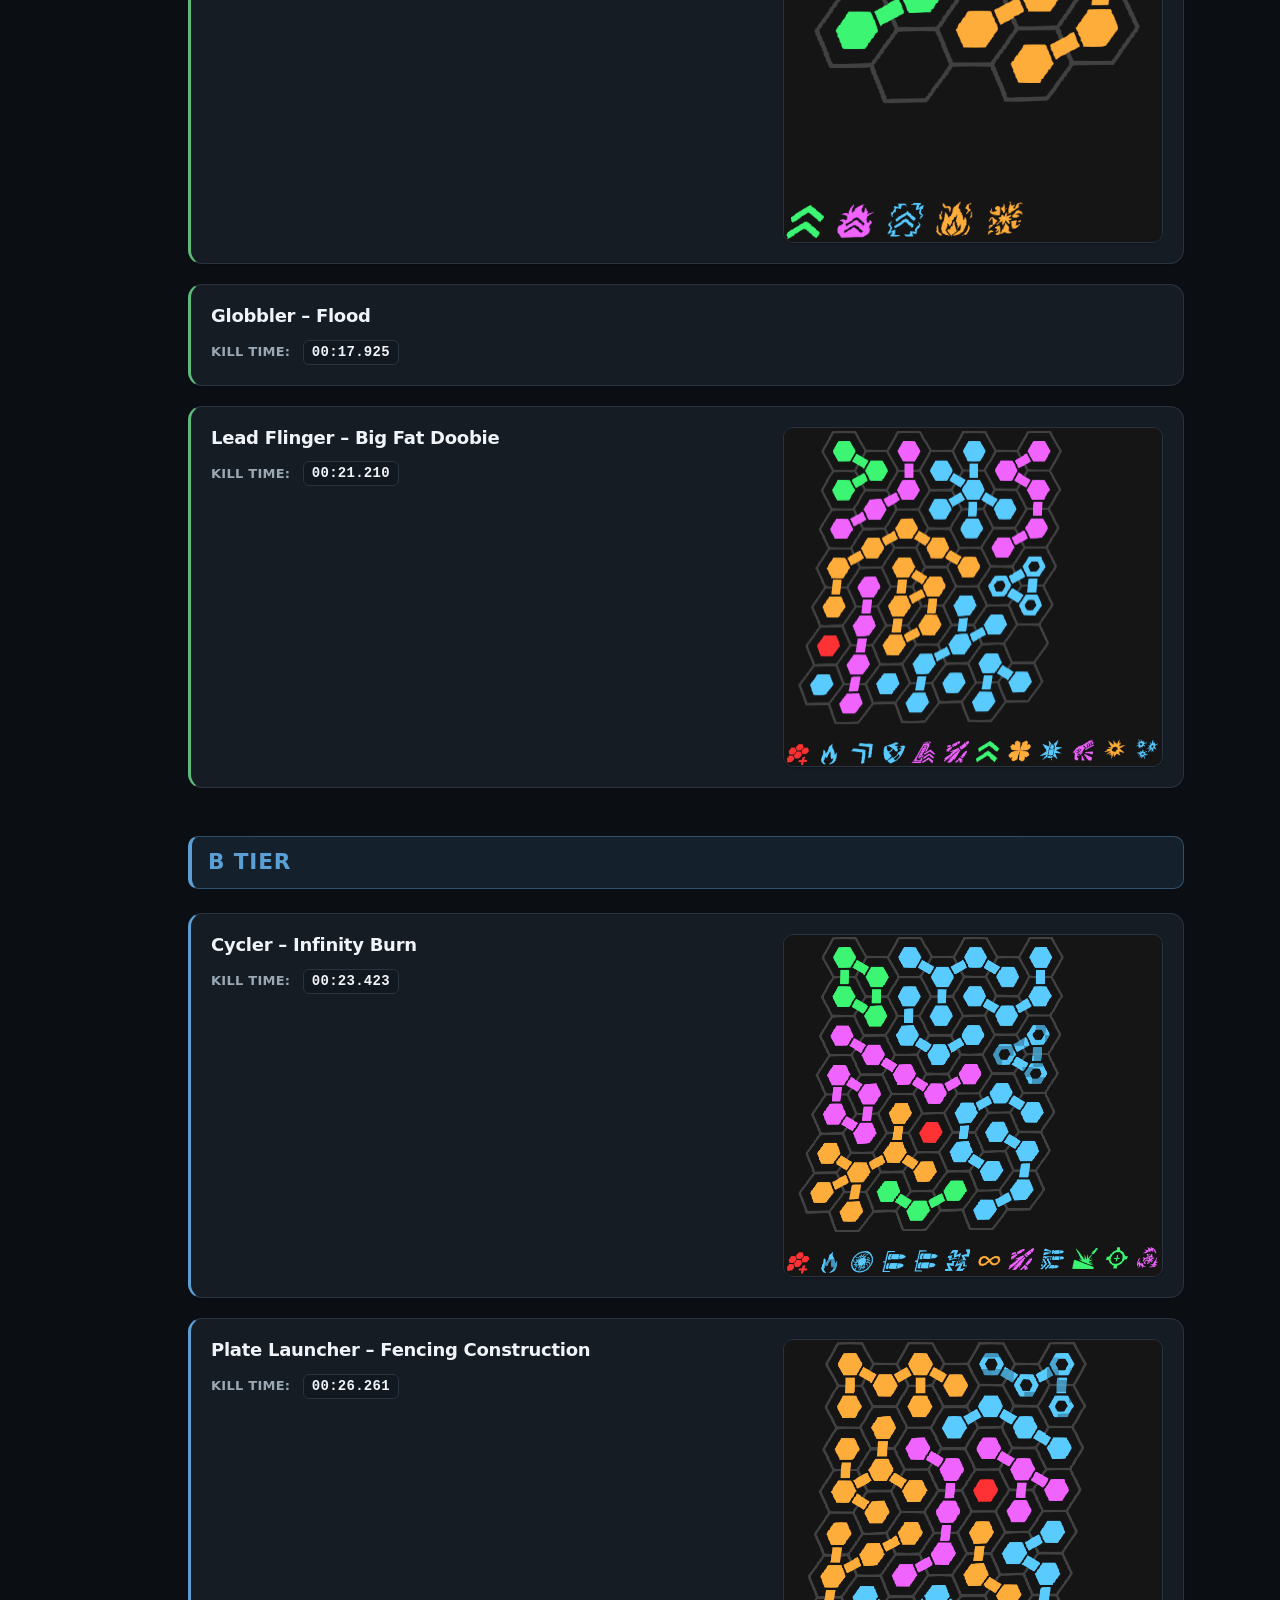
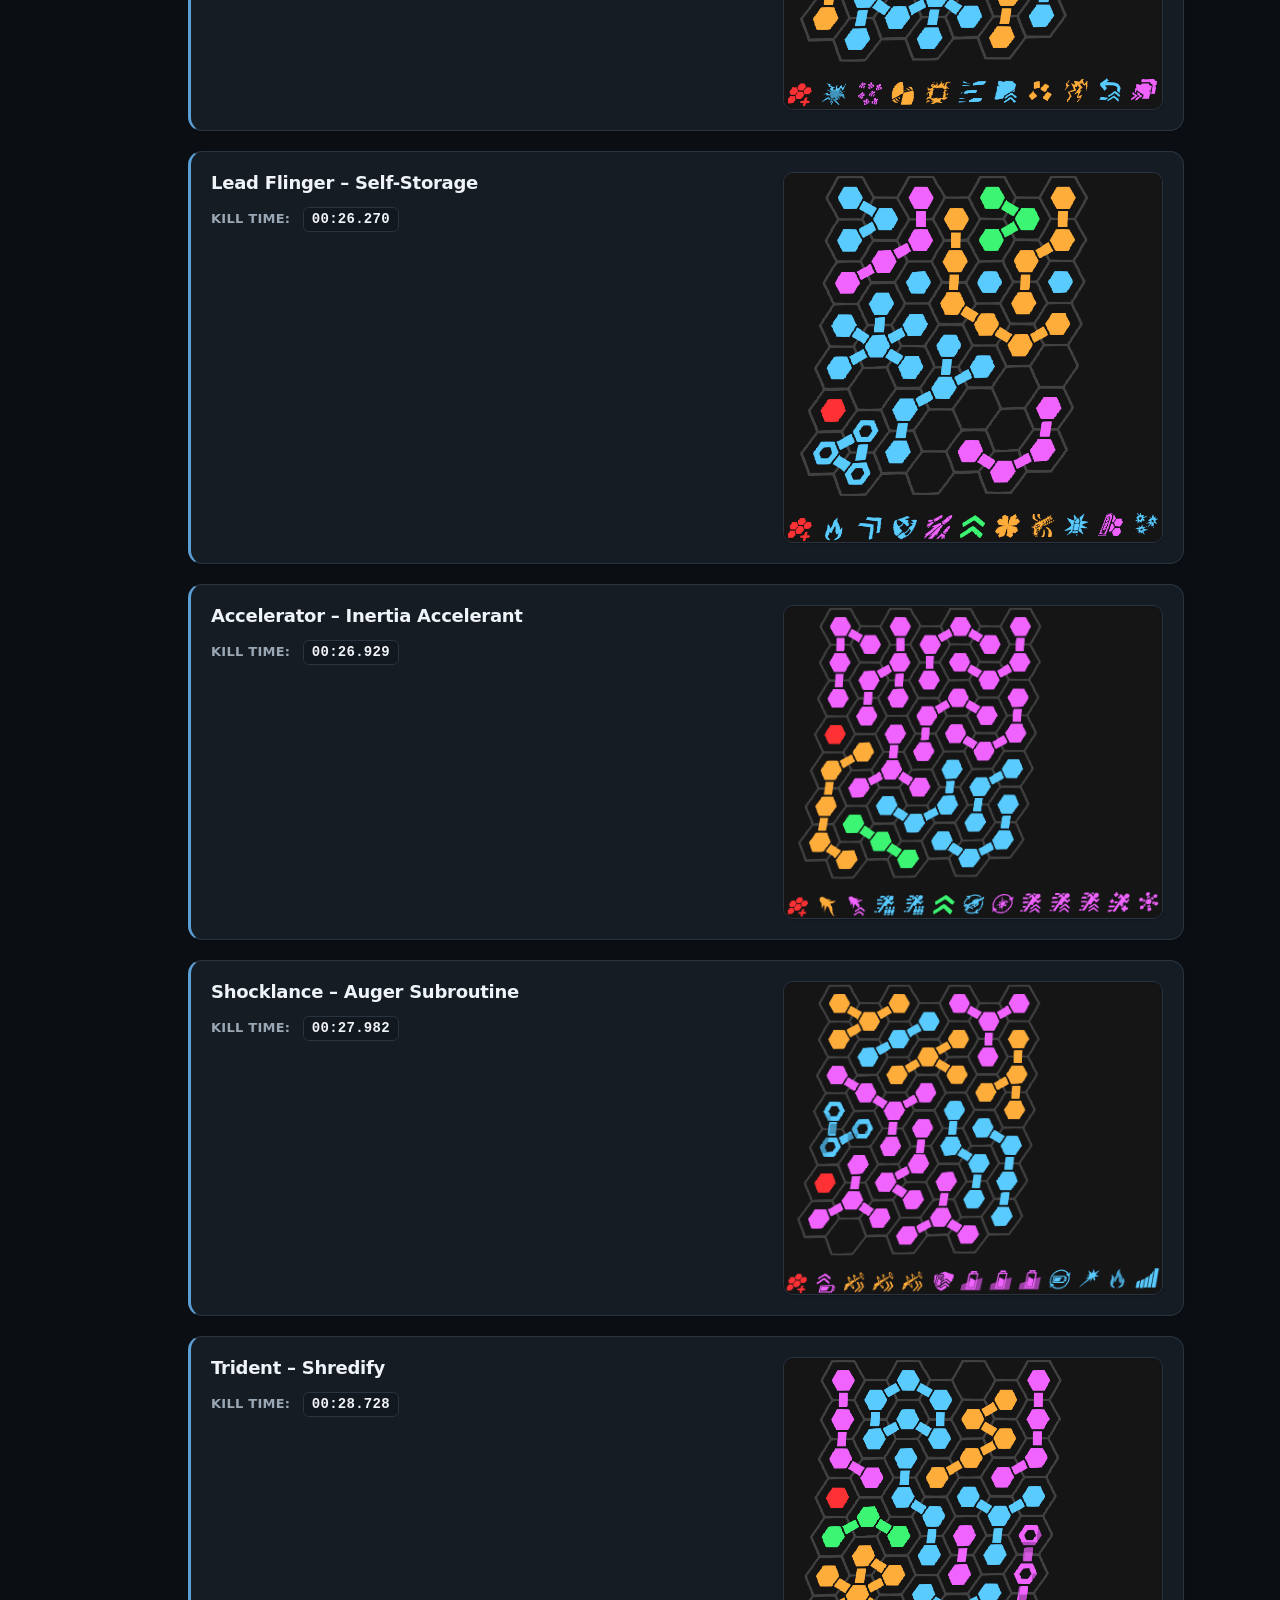
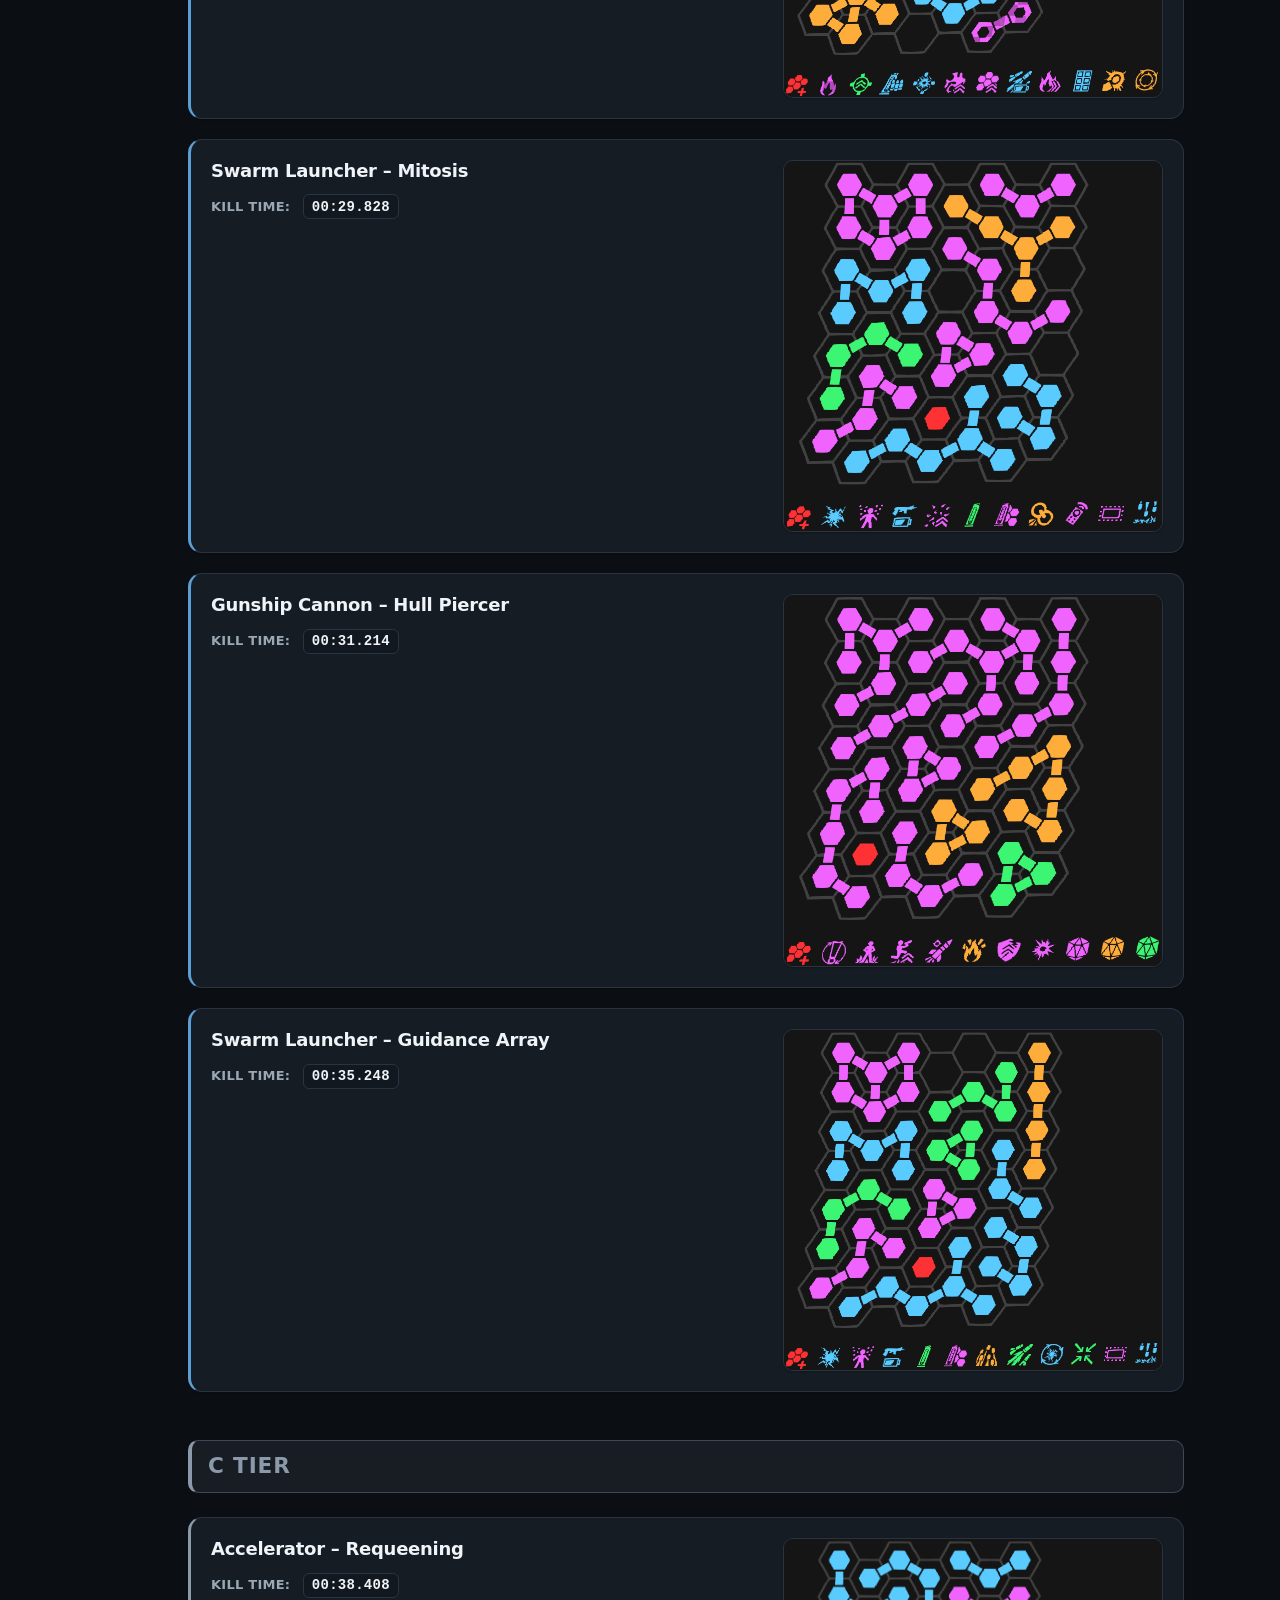
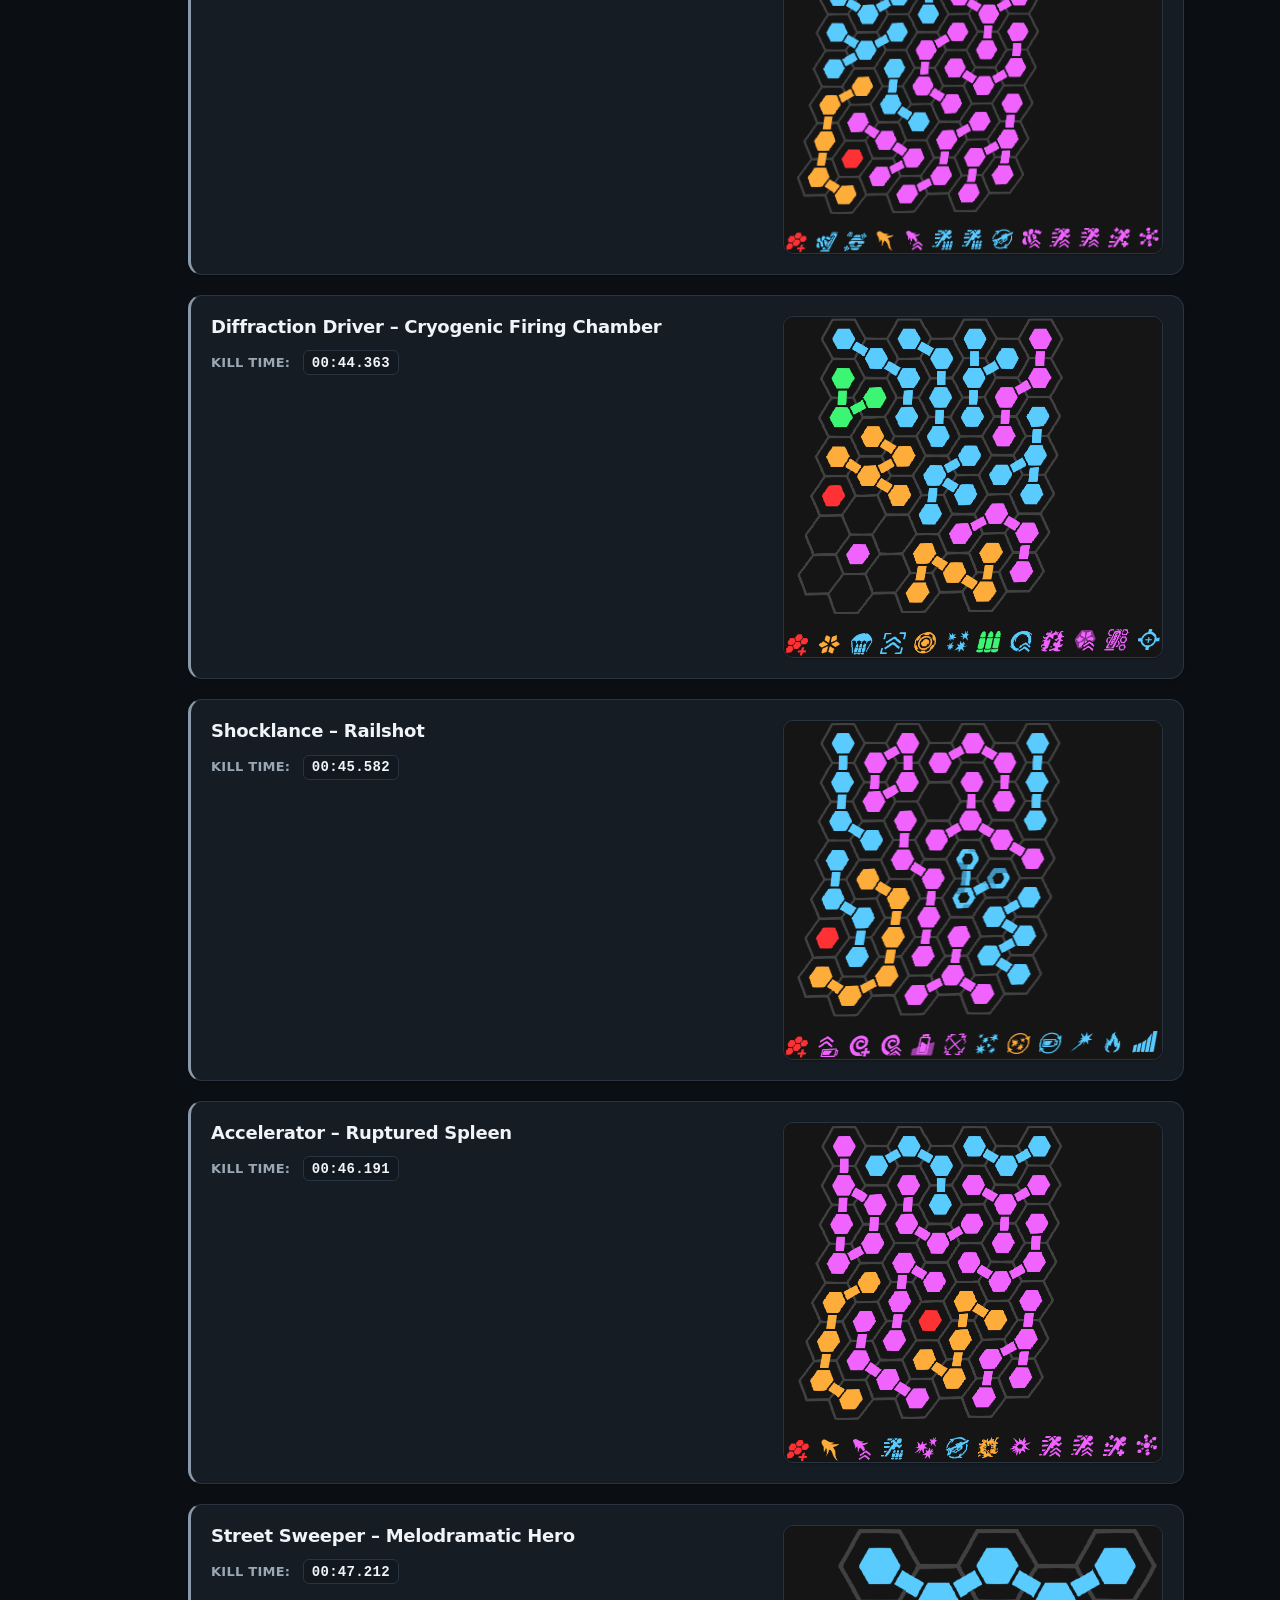
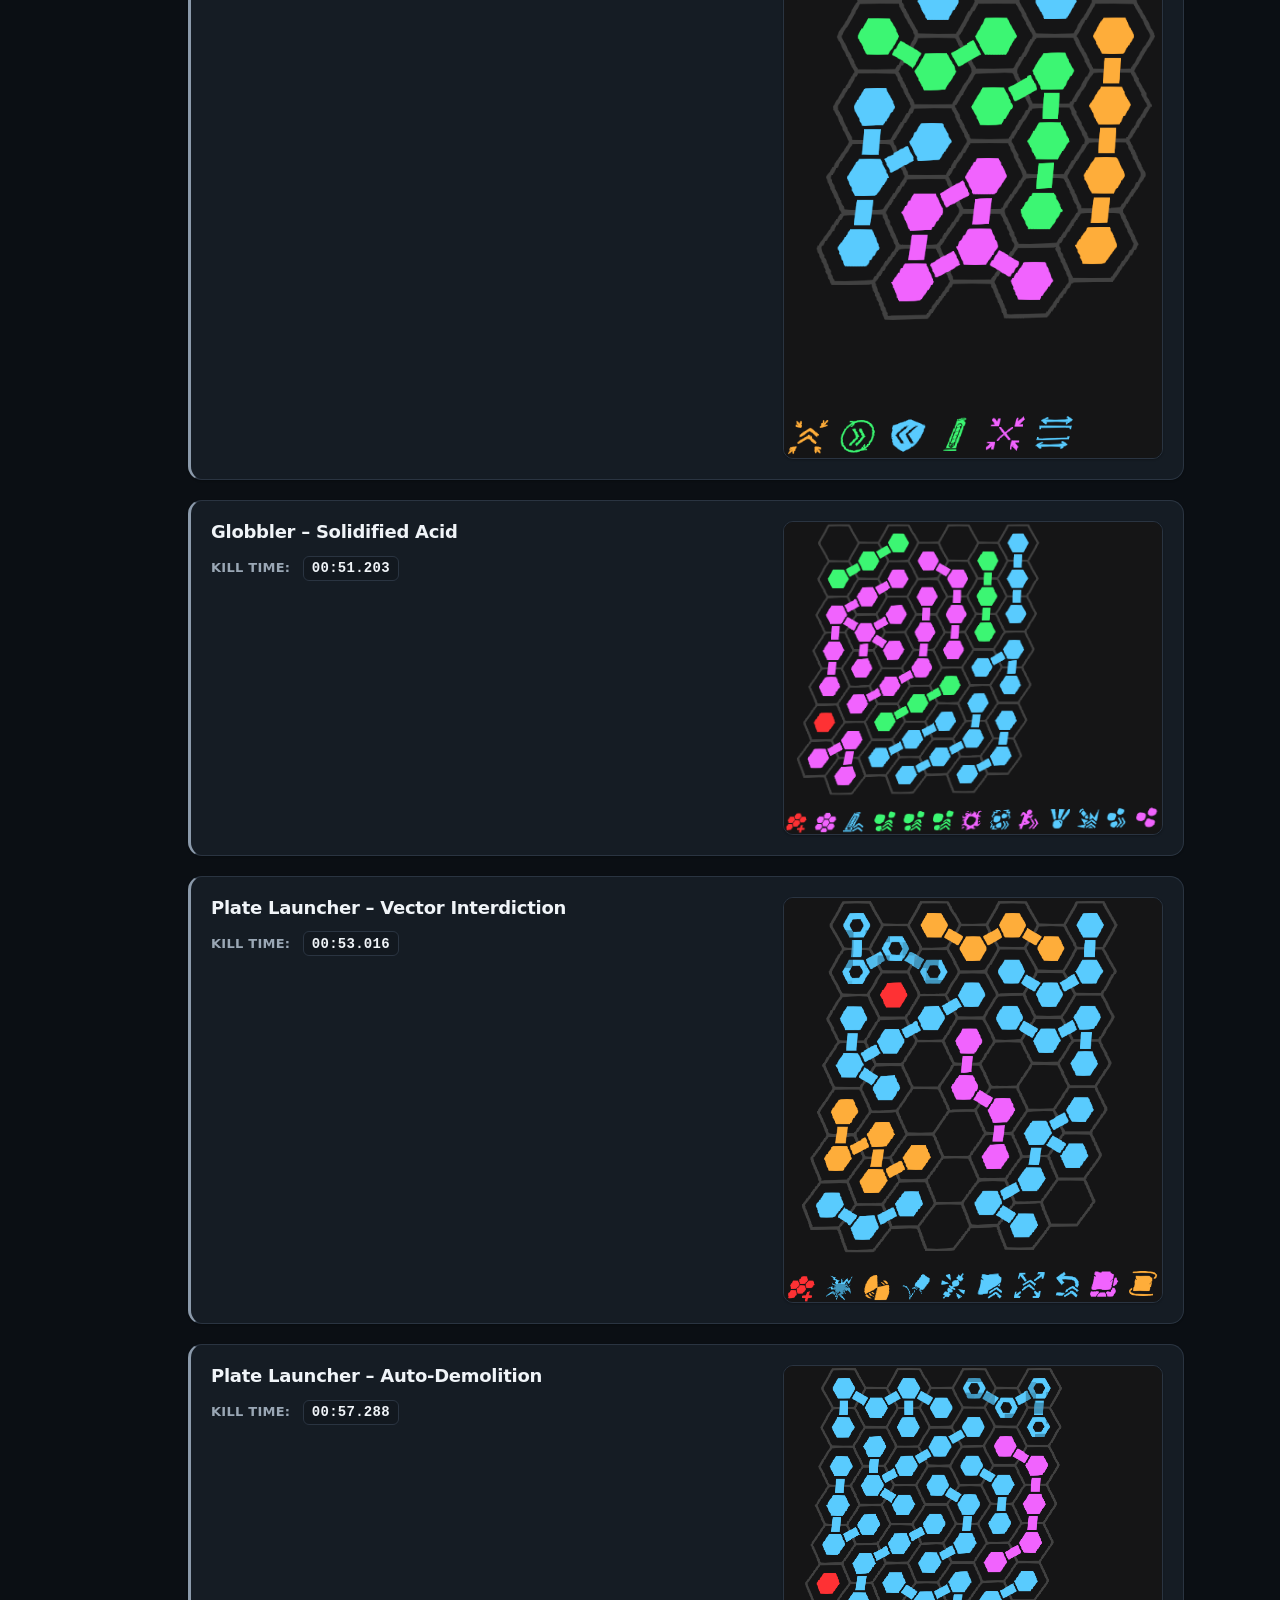
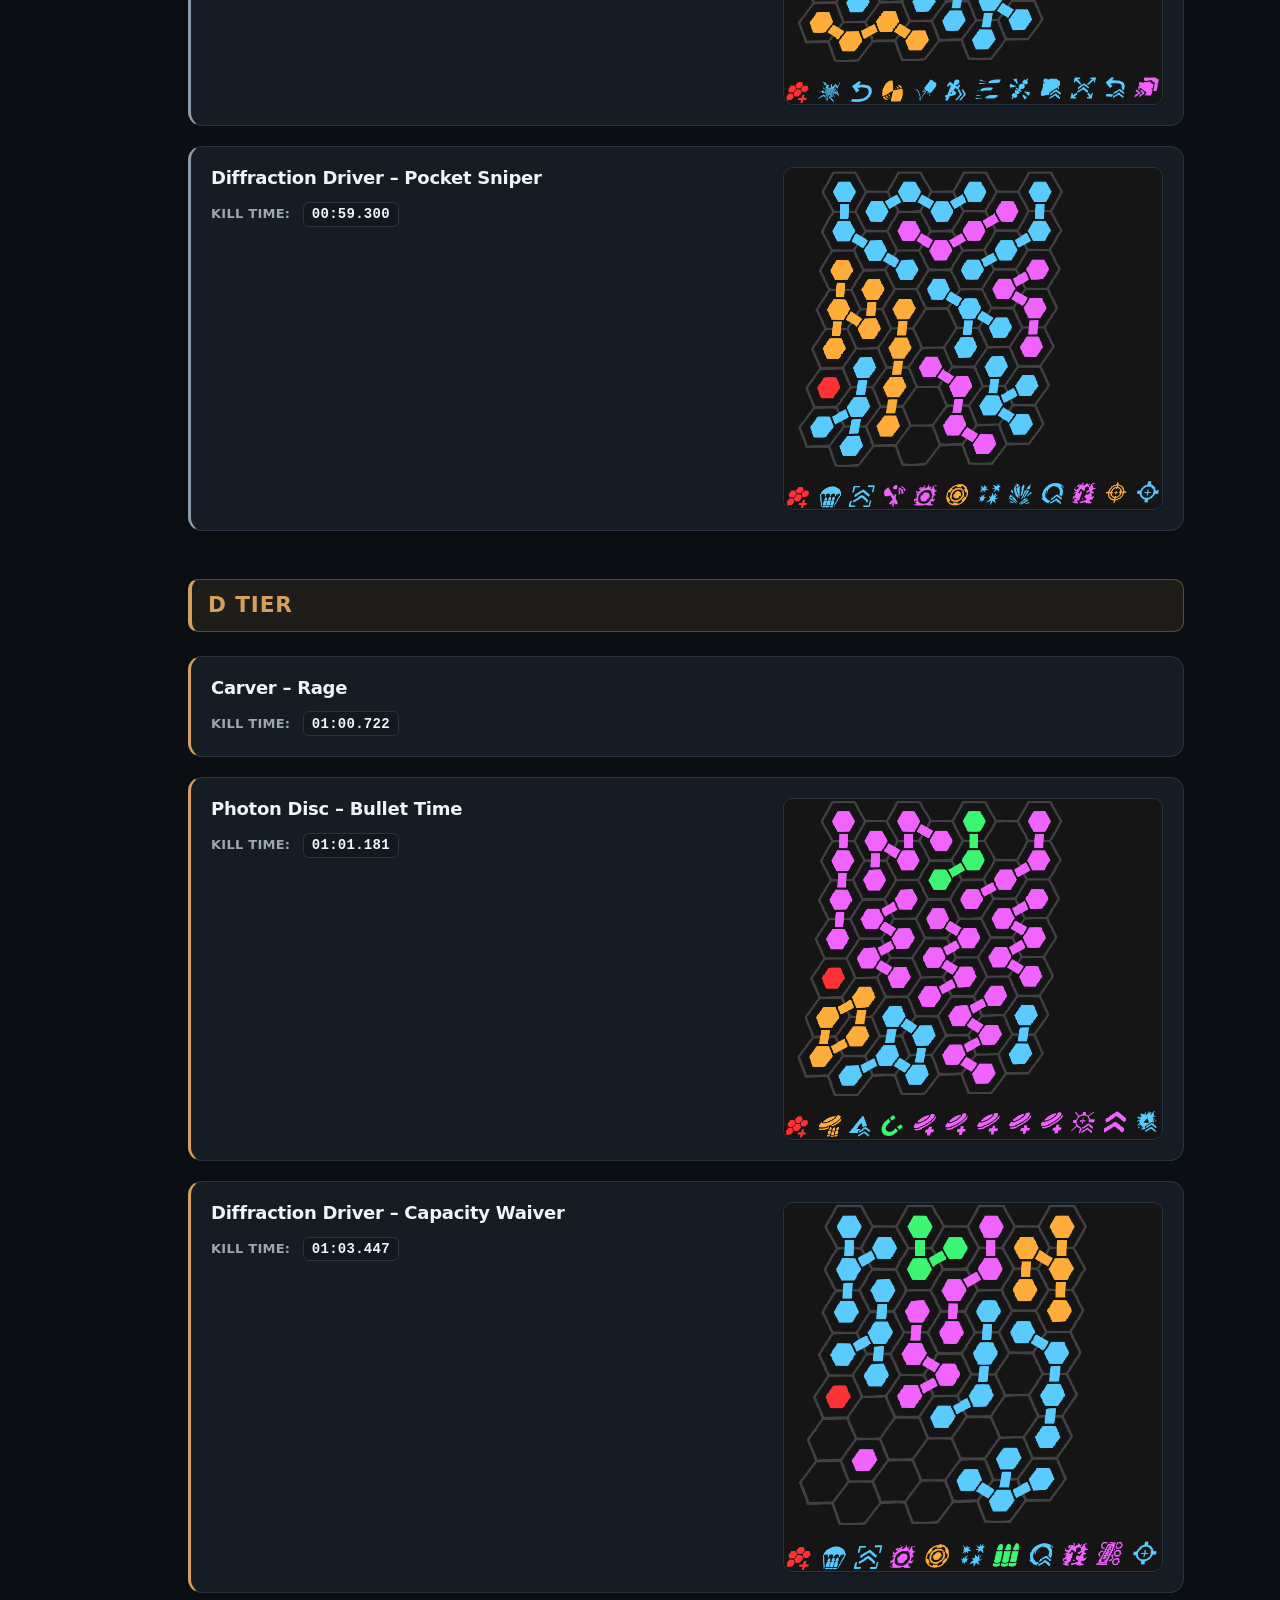
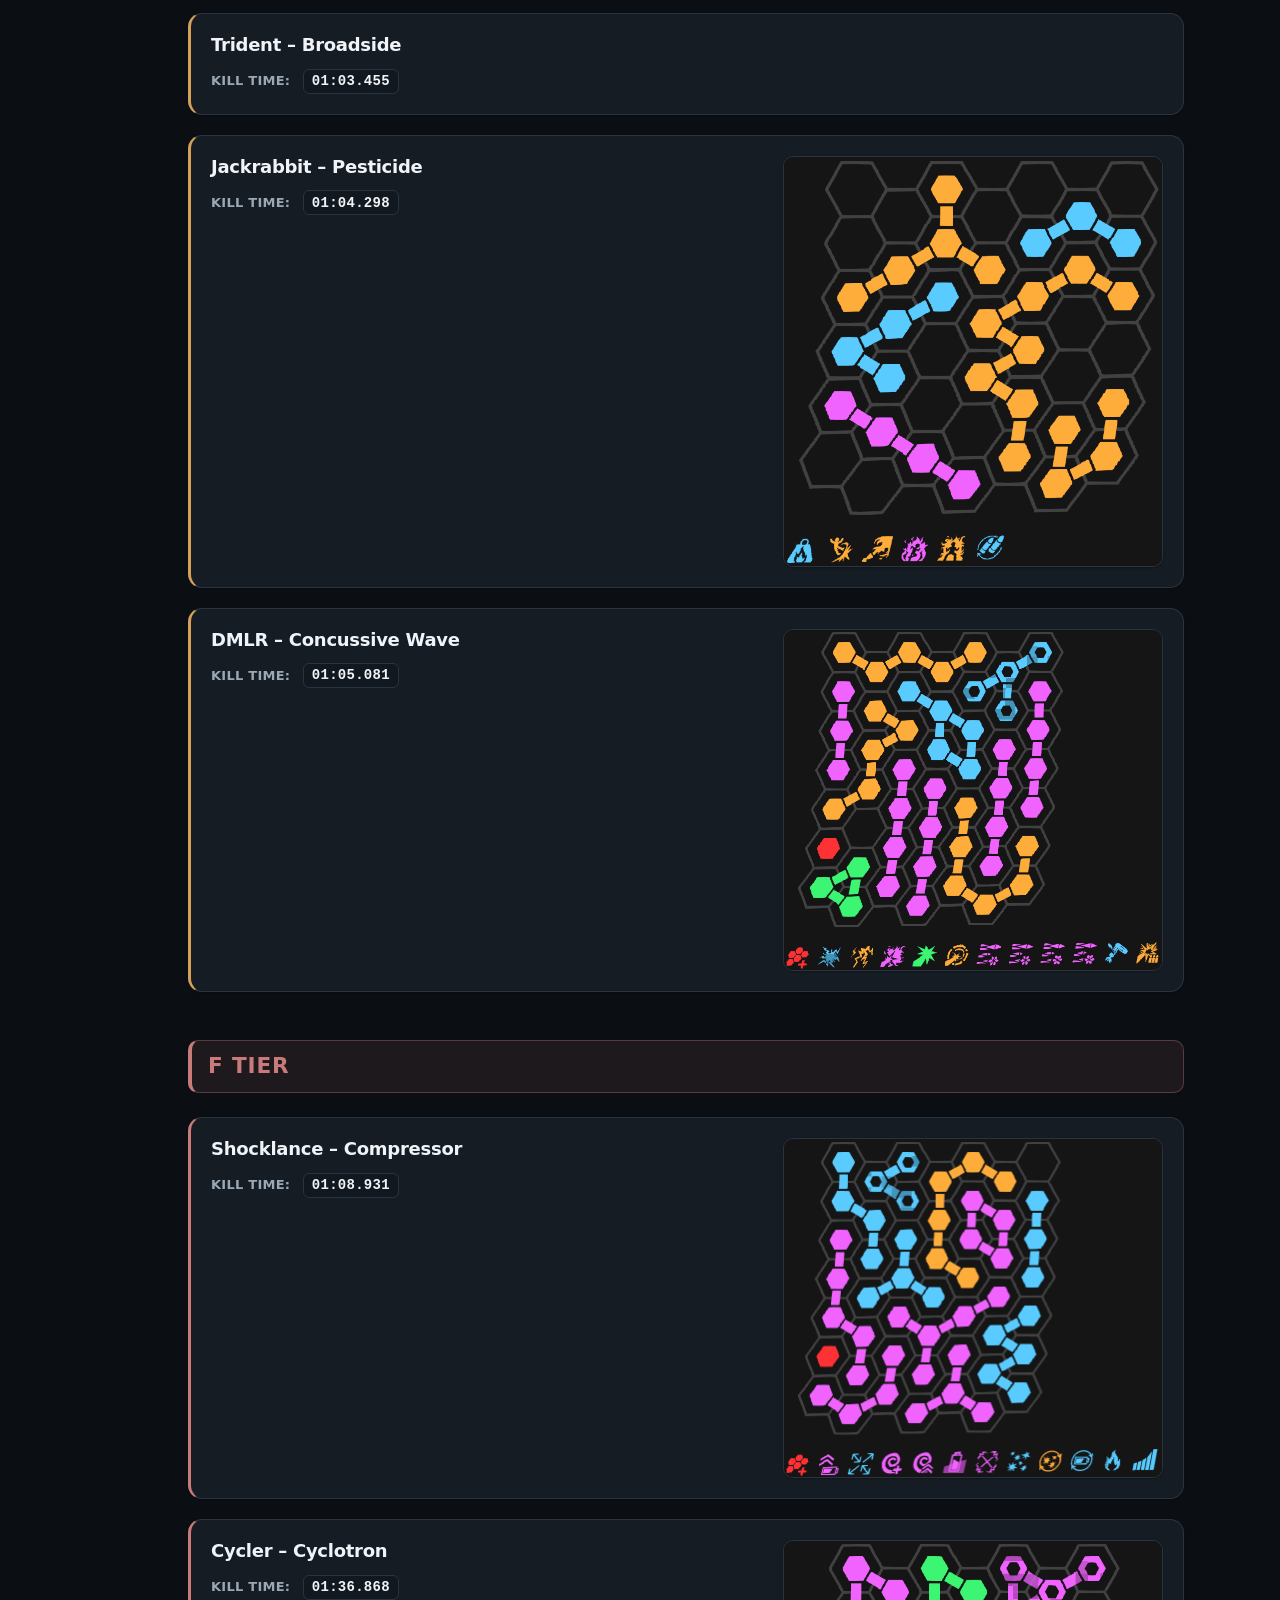
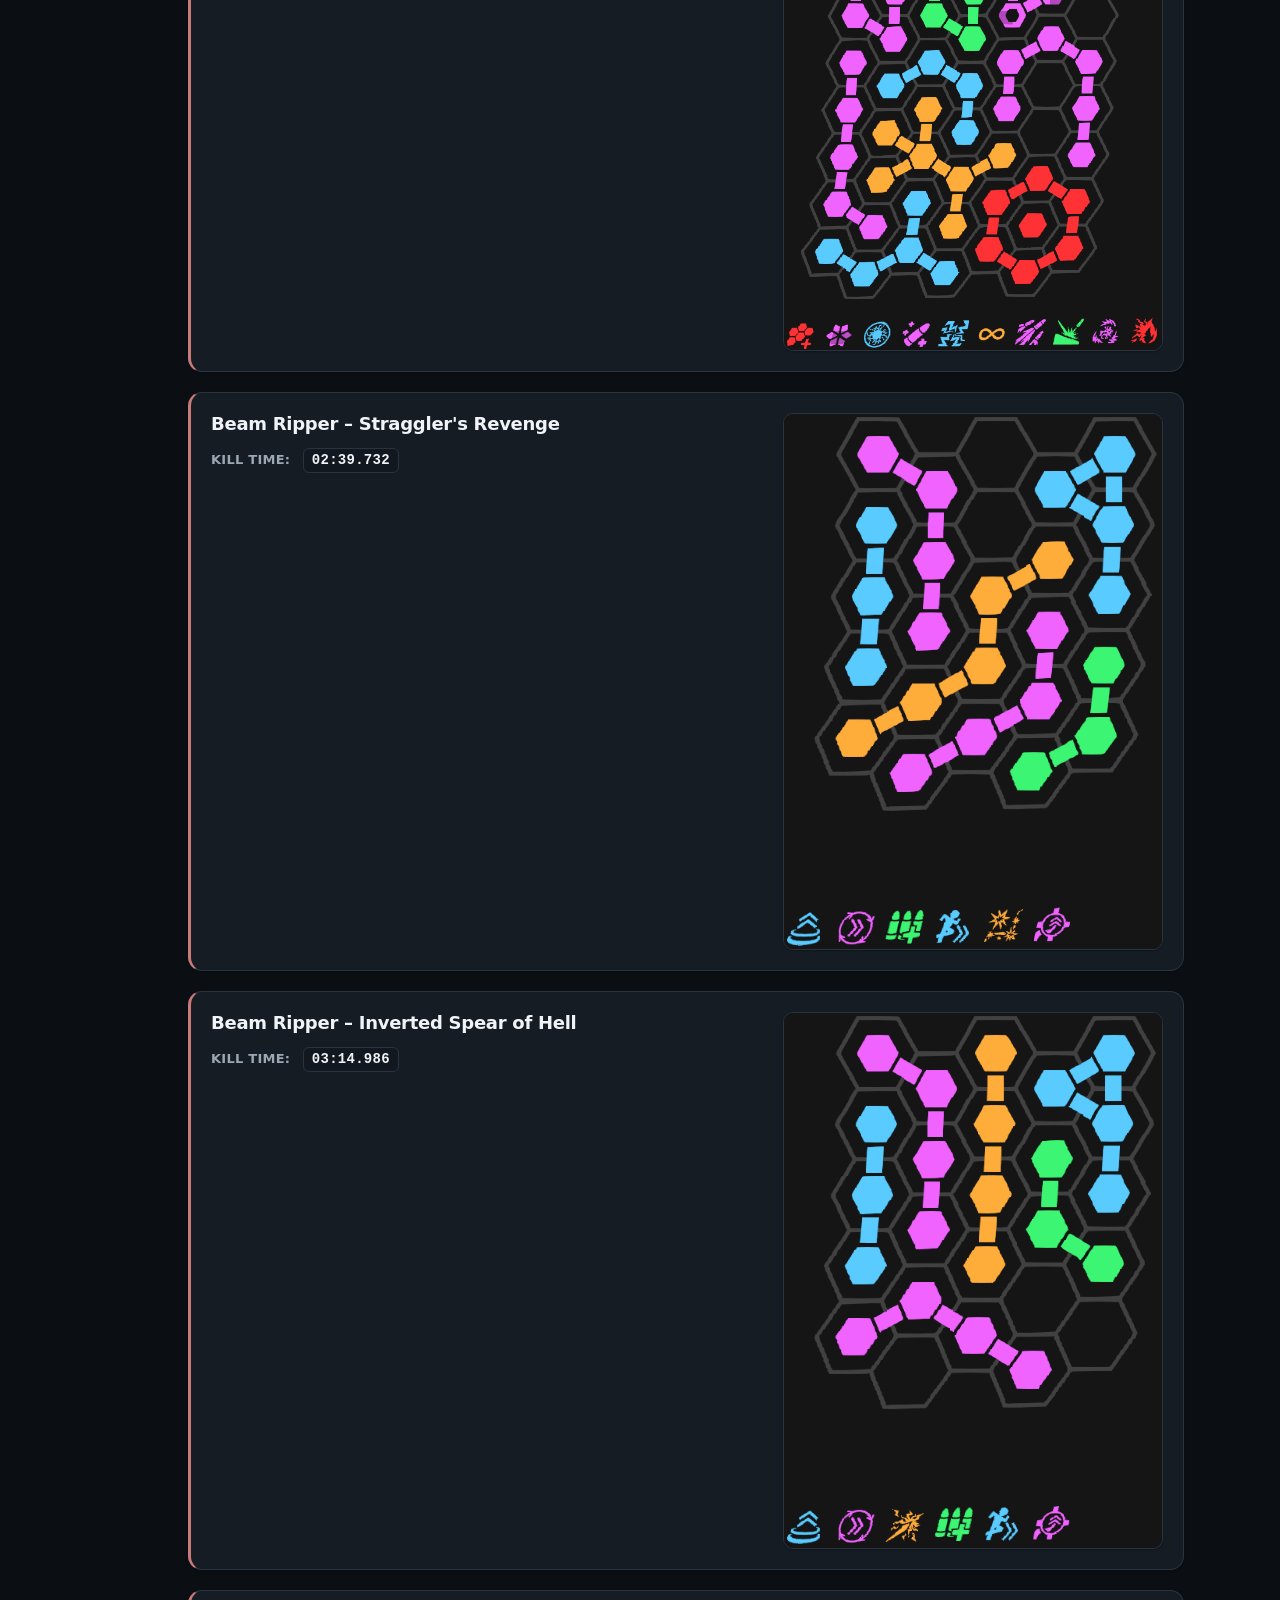
==== commit 8138efe6: "Add files via upload" ====
--- a/builds/no_infusion_builds.html
+++ b/builds/no_infusion_builds.html
@@ -14,6 +14,17 @@
   <span class="nav-link nav-link-current" aria-current="page">Mid Game Builds</span>
   <a class="nav-link" href="no_rotation_builds.html">Early Game Builds</a>
   <a class="nav-link" href="no_upgrade_times.html">No Upgrade Times</a>
+  <details class="nav-dropdown" data-nav-section="external">
+    <summary class="nav-link nav-dropdown-trigger">External Links<span class="nav-dropdown-caret" aria-hidden="true"></span></summary>
+    <div class="nav-dropdown-panel" role="group" aria-label="External links">
+      <a class="nav-dropdown-link nav-dropdown-link-external" href="https://coloronx.github.io/Mycopunk_UpgradeSolver/" target="_blank" rel="noopener noreferrer" title="Opens in a new tab" aria-label="Grid Solver (external link)">Grid Solver<span class="nav-external-mark" aria-hidden="true">↗</span></a>
+      <a class="nav-dropdown-link nav-dropdown-link-external" href="https://docs.google.com/spreadsheets/d/16D7SskcxR_eVl4gwiiJHAC6Uj51Nqve1ip5ZPJP40NQ/edit?gid=1144611215#gid=1144611215" target="_blank" rel="noopener noreferrer" title="Opens in a new tab" aria-label="Carson&#x27;s Builds (external link)">Carson&#x27;s Builds<span class="nav-external-mark" aria-hidden="true">↗</span></a>
+      <a class="nav-dropdown-link nav-dropdown-link-external" href="https://mycopunk.miraheze.org/wiki/Main_Page" target="_blank" rel="noopener noreferrer" title="Opens in a new tab" aria-label="Wiki (external link)">Wiki<span class="nav-external-mark" aria-hidden="true">↗</span></a>
+      <a class="nav-dropdown-link nav-dropdown-link-external" href="https://modding.mycopunk.wiki/" target="_blank" rel="noopener noreferrer" title="Opens in a new tab" aria-label="Modding Wiki (external link)">Modding Wiki<span class="nav-external-mark" aria-hidden="true">↗</span></a>
+      <a class="nav-dropdown-link nav-dropdown-link-external" href="https://thunderstore.io/c/mycopunk/" target="_blank" rel="noopener noreferrer" title="Opens in a new tab" aria-label="Thunderstore (external link)">Thunderstore<span class="nav-external-mark" aria-hidden="true">↗</span></a>
+      <a class="nav-dropdown-link nav-dropdown-link-external" href="https://www.speedrun.com/Mycopunk" target="_blank" rel="noopener noreferrer" title="Opens in a new tab" aria-label="Speedrunning (external link)">Speedrunning<span class="nav-external-mark" aria-hidden="true">↗</span></a>
+    </div>
+  </details>
 </nav>
 <div class="build-layout">
 <nav class="tier-nav" aria-label="Jump to tier">
@@ -436,5 +447,33 @@
 
 </div>
 </div>
+<script>
+(function () {
+  var nav = document.querySelector(".top-nav");
+  if (!nav) return;
+  var dropdowns = nav.querySelectorAll("details.nav-dropdown");
+  if (!dropdowns.length) return;
+
+  function closeAll(except) {
+    dropdowns.forEach(function (d) {
+      if (d !== except) d.open = false;
+    });
+  }
+
+  dropdowns.forEach(function (d) {
+    d.addEventListener("toggle", function () {
+      if (d.open) closeAll(d);
+    });
+  });
+
+  document.addEventListener("click", function (e) {
+    if (!nav.contains(e.target)) closeAll(null);
+  });
+
+  document.addEventListener("keydown", function (e) {
+    if (e.key === "Escape") closeAll(null);
+  });
+})();
+</script>
 </body>
 </html>
--- a/css/style.css
+++ b/css/style.css
@@ -653,11 +653,270 @@
   box-shadow: var(--shadow-focus);
 }
 
+.nav-dropdown-link-external {
+  display: flex;
+  align-items: center;
+  justify-content: space-between;
+  gap: var(--space-2);
+}
+
+.nav-dropdown-link-external .nav-external-mark {
+  flex-shrink: 0;
+  margin-inline-start: 0.35rem;
+  color: var(--color-text-subtle);
+  font-size: 0.85em;
+  opacity: 0.85;
+}
+
+.nav-dropdown-link-external:hover .nav-external-mark {
+  color: var(--color-link-hover);
+  opacity: 1;
+}
+
+
 .page-placeholder {
   margin-top: var(--space-6);
   color: var(--color-text-subtle);
   font-size: var(--text-sm);
 }
+
+/* -----------------------------------------------------------------------------
+   Weapon tierlist (Tiermaker-style rows)
+   ----------------------------------------------------------------------------- */
+
+.tierlist {
+  display: flex;
+  flex-direction: column;
+  gap: var(--space-2);
+  margin: var(--space-6) 0 var(--space-10);
+  max-width: none;
+}
+
+.tierlist-row {
+  display: grid;
+  grid-template-columns: 3.25rem minmax(0, 1fr);
+  gap: 0;
+  min-height: 5.5rem;
+  border: 1px solid var(--color-border);
+  border-radius: var(--radius-md);
+  overflow: hidden;
+  background: var(--color-surface);
+  box-shadow: var(--shadow-sm);
+}
+
+.tierlist-label {
+  display: flex;
+  align-items: center;
+  justify-content: center;
+  margin: 0;
+  padding: var(--space-2);
+  font-size: var(--text-xl);
+  font-weight: 800;
+  letter-spacing: 0.04em;
+  line-height: 1;
+  border-inline-end: 1px solid var(--color-border);
+  user-select: none;
+}
+
+/* Tier label colors — row also carries .tier-s … .tier-f */
+.tierlist-row.tier-s .tierlist-label {
+  color: var(--tier-s);
+  background: var(--tier-s-bg);
+  border-inline-end-color: var(--tier-s-border);
+}
+
+.tierlist-row.tier-a .tierlist-label {
+  color: var(--tier-a);
+  background: var(--tier-a-bg);
+  border-inline-end-color: var(--tier-a-border);
+}
+
+.tierlist-row.tier-b .tierlist-label {
+  color: var(--tier-b);
+  background: var(--tier-b-bg);
+  border-inline-end-color: var(--tier-b-border);
+}
+
+.tierlist-row.tier-c .tierlist-label {
+  color: var(--tier-c);
+  background: var(--tier-c-bg);
+  border-inline-end-color: var(--tier-c-border);
+}
+
+.tierlist-row.tier-d .tierlist-label {
+  color: var(--tier-d);
+  background: var(--tier-d-bg);
+  border-inline-end-color: var(--tier-d-border);
+}
+
+.tierlist-row.tier-f .tierlist-label {
+  color: var(--tier-f);
+  background: var(--tier-f-bg);
+  border-inline-end-color: var(--tier-f-border);
+}
+
+.tierlist-items {
+  display: flex;
+  flex-wrap: wrap;
+  align-items: flex-start;
+  gap: var(--space-2);
+  padding: var(--space-2);
+  background: color-mix(in srgb, var(--color-bg) 55%, var(--color-surface));
+  min-height: 100%;
+}
+
+@supports not (background: color-mix(in srgb, black 50%, white)) {
+  .tierlist-items {
+    background: rgba(11, 15, 20, 0.45);
+  }
+}
+
+.tierlist-item {
+  position: relative;
+  display: flex;
+  flex-direction: column;
+  width: 6.75rem;
+  margin: 0;
+  border: 1px solid var(--color-border);
+  border-radius: var(--radius-sm);
+  background: var(--color-bg-elevated);
+  box-shadow: var(--shadow-sm);
+  overflow: hidden;
+  transition:
+    border-color var(--duration) var(--ease),
+    box-shadow var(--duration) var(--ease),
+    background-color var(--duration) var(--ease);
+}
+
+.tierlist-item[open],
+.tierlist-item:hover {
+  border-color: var(--color-border-strong);
+  box-shadow: var(--shadow-md);
+}
+
+.tierlist-item[open] {
+  border-color: var(--color-accent);
+  z-index: 2;
+}
+
+.tierlist-item-summary {
+  display: flex;
+  flex-direction: column;
+  align-items: center;
+  gap: var(--space-1);
+  padding: var(--space-2) var(--space-1) var(--space-2);
+  cursor: pointer;
+  list-style: none;
+  user-select: none;
+}
+
+.tierlist-item-summary::-webkit-details-marker {
+  display: none;
+}
+
+.tierlist-item-summary:focus-visible {
+  outline: none;
+  box-shadow: var(--shadow-focus);
+}
+
+.tierlist-item-static {
+  align-items: center;
+  padding: var(--space-2) var(--space-1);
+  gap: var(--space-1);
+}
+
+.tierlist-item-img {
+  display: block;
+  width: 4.5rem;
+  height: 4.5rem;
+  object-fit: contain;
+  border-radius: var(--radius-sm);
+  background: var(--color-bg);
+  border: 1px solid var(--color-border);
+}
+
+.tierlist-item-img-missing {
+  background: repeating-linear-gradient(
+    -45deg,
+    var(--color-surface),
+    var(--color-surface) 6px,
+    var(--color-bg) 6px,
+    var(--color-bg) 12px
+  );
+}
+
+.tierlist-item-name {
+  display: block;
+  width: 100%;
+  padding: 0 var(--space-1);
+  color: var(--color-heading);
+  font-size: 0.7rem;
+  font-weight: 600;
+  line-height: 1.25;
+  text-align: center;
+  text-wrap: balance;
+}
+
+.tierlist-item-caret {
+  display: inline-block;
+  width: 0.4em;
+  height: 0.4em;
+  margin-top: 0.1rem;
+  border-right: 1.5px solid var(--color-text-subtle);
+  border-bottom: 1.5px solid var(--color-text-subtle);
+  transform: translateY(-0.1em) rotate(45deg);
+  opacity: 0.7;
+  transition: transform var(--duration) var(--ease), opacity var(--duration) var(--ease);
+}
+
+.tierlist-item[open] .tierlist-item-caret {
+  transform: translateY(0.1em) rotate(225deg);
+  opacity: 1;
+  border-color: var(--color-accent);
+}
+
+.tierlist-item-comment {
+  padding: var(--space-2) var(--space-2) var(--space-3);
+  border-top: 1px solid var(--color-border);
+  background: var(--color-surface);
+}
+
+.tierlist-item-comment p {
+  margin: 0;
+  max-width: none;
+  color: var(--color-text-muted);
+  font-size: var(--text-xs);
+  line-height: var(--leading-snug);
+}
+
+/* Expanded tile can grow wider so comment is readable */
+.tierlist-item[open] {
+  width: min(18rem, 100%);
+}
+
+@media (max-width: 640px) {
+  .tierlist-row {
+    grid-template-columns: 2.5rem minmax(0, 1fr);
+  }
+
+  .tierlist-label {
+    font-size: var(--text-lg);
+  }
+
+  .tierlist-item {
+    width: 5.75rem;
+  }
+
+  .tierlist-item[open] {
+    width: min(100%, 16rem);
+  }
+
+  .tierlist-item-img {
+    width: 3.75rem;
+    height: 3.75rem;
+  }
+}
+
 
 
 
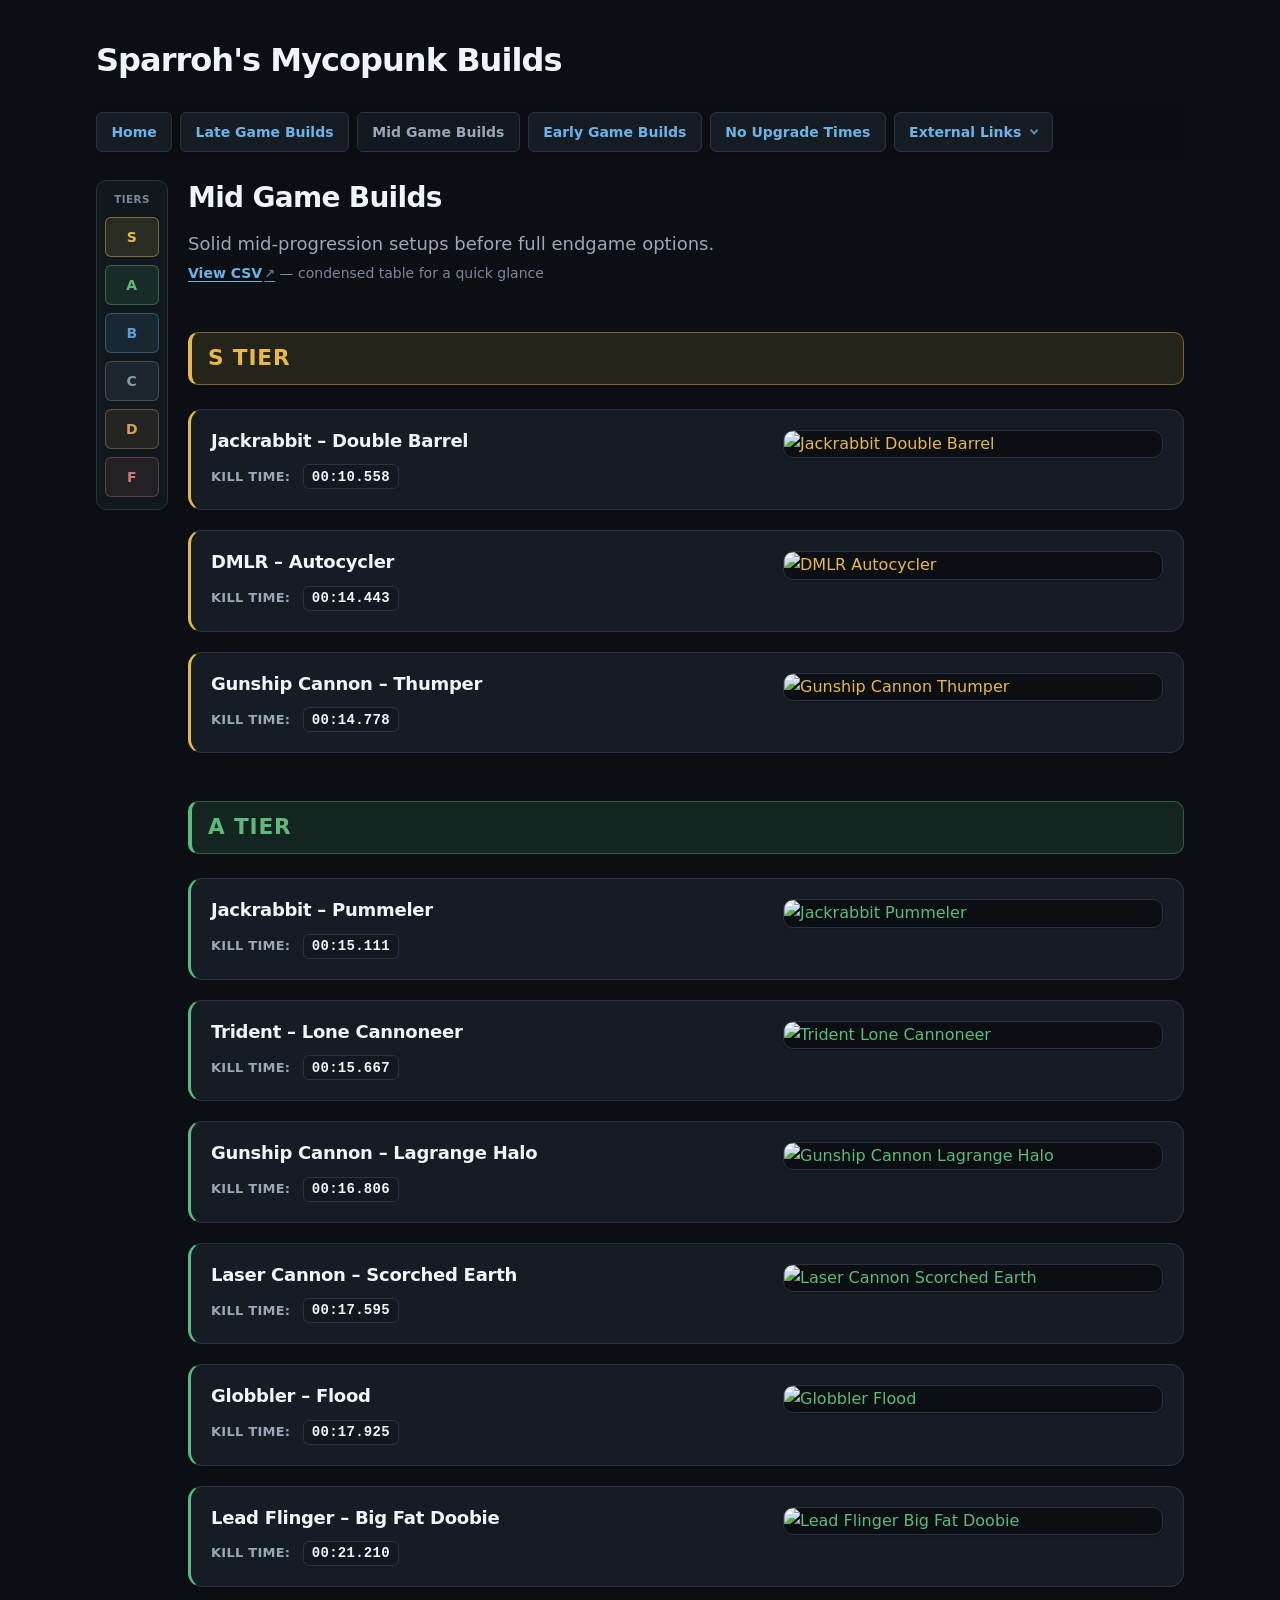
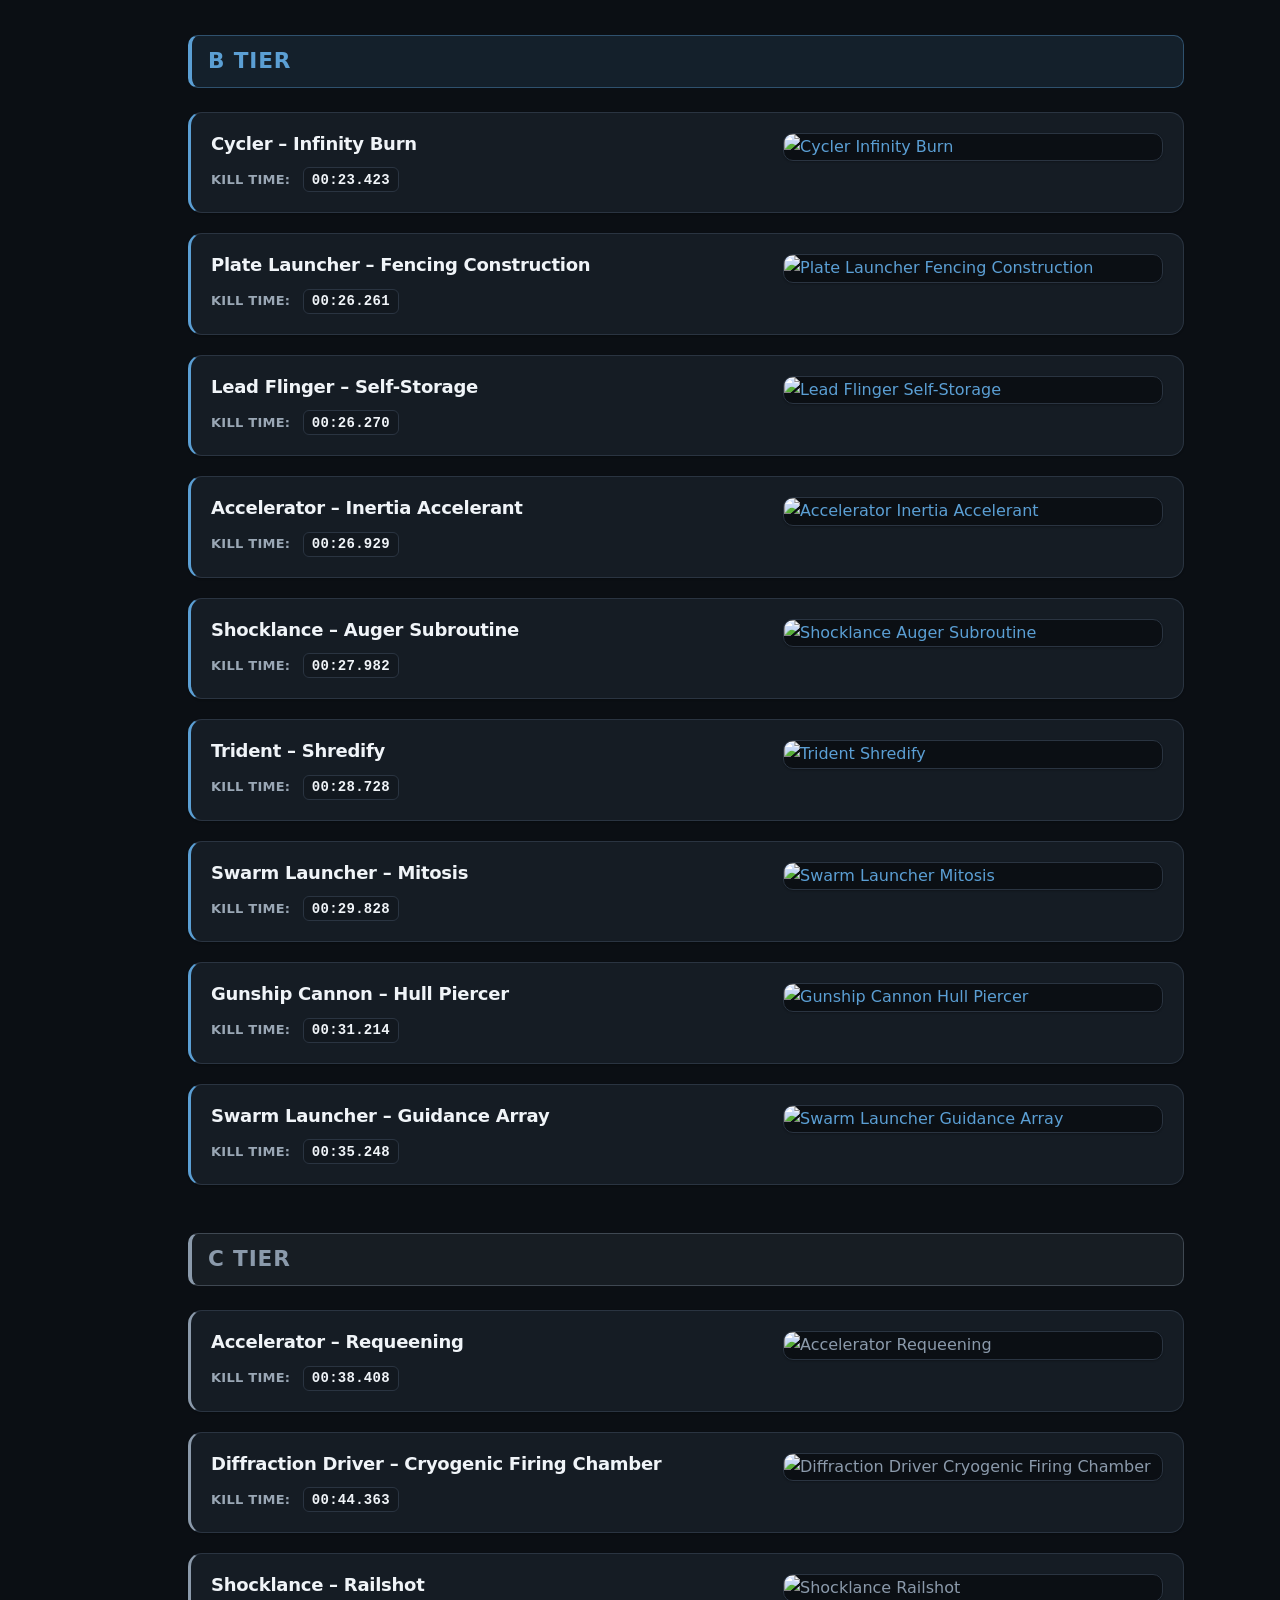
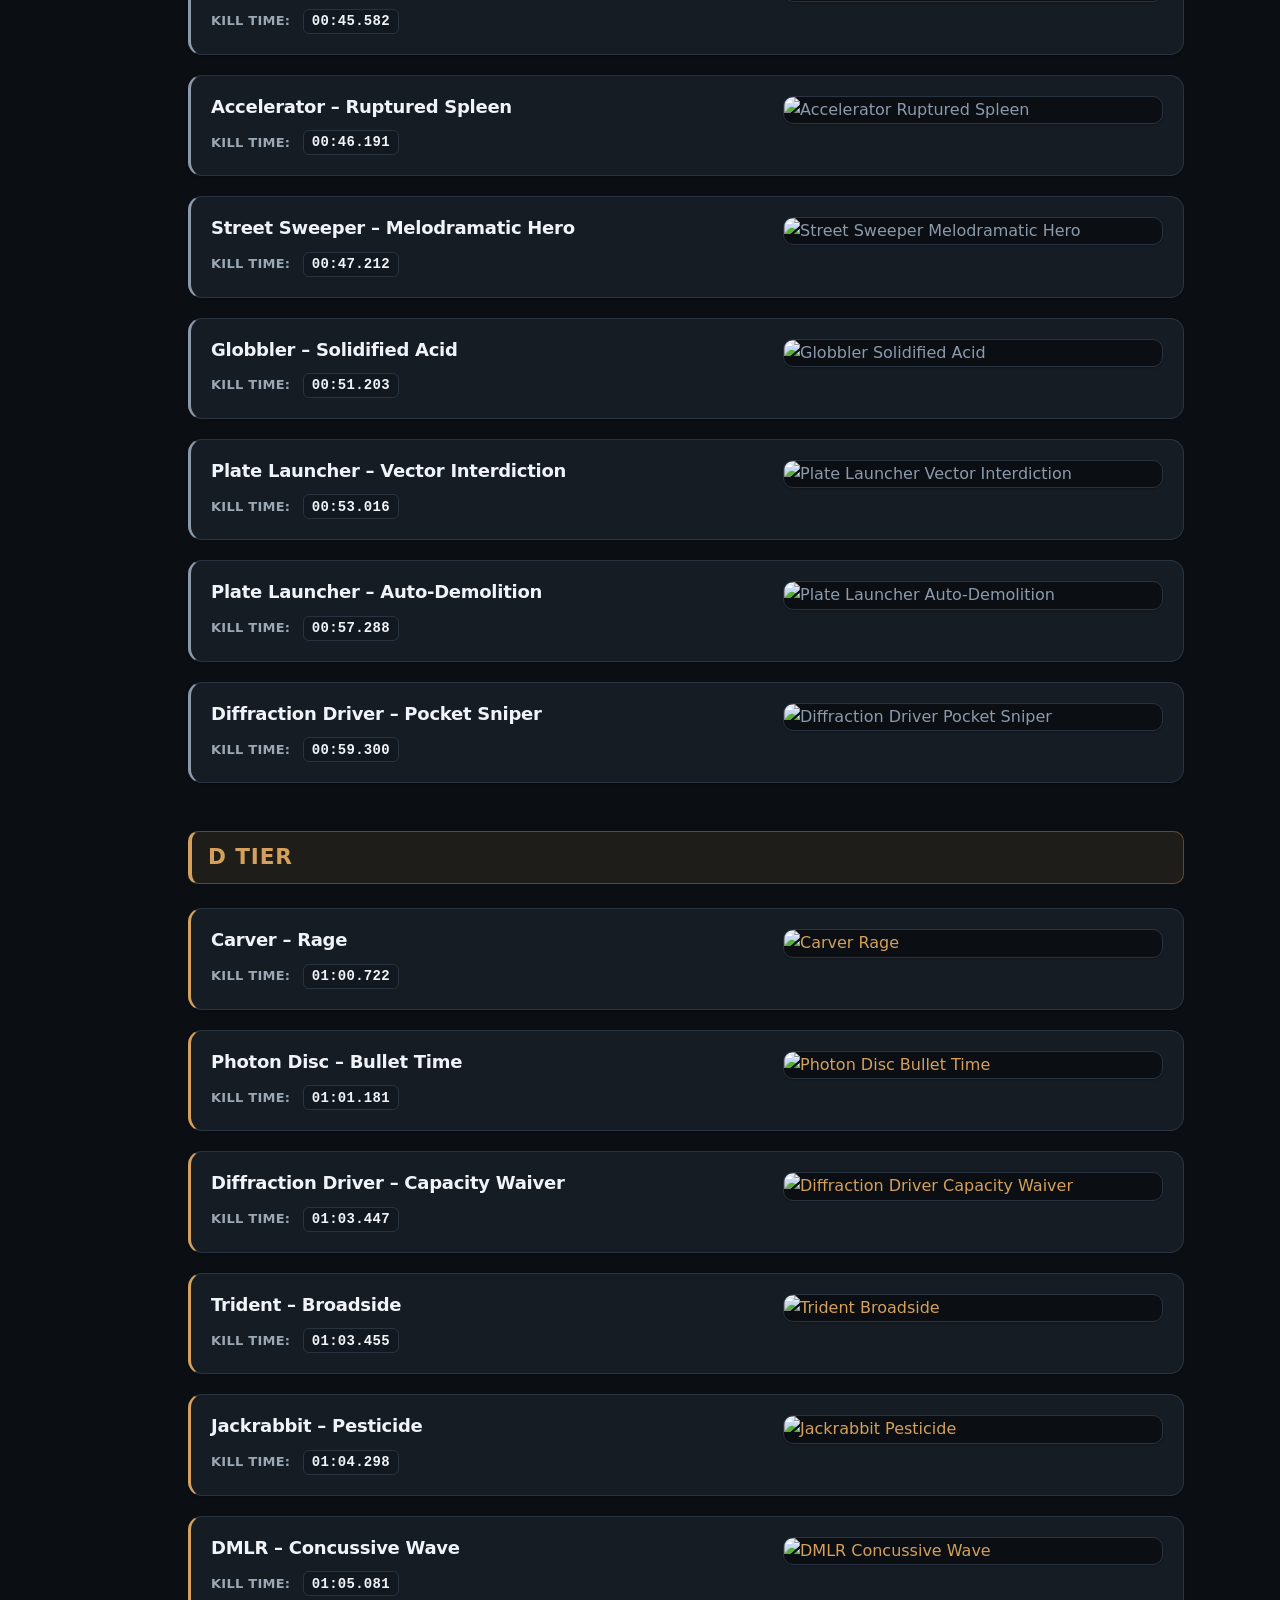
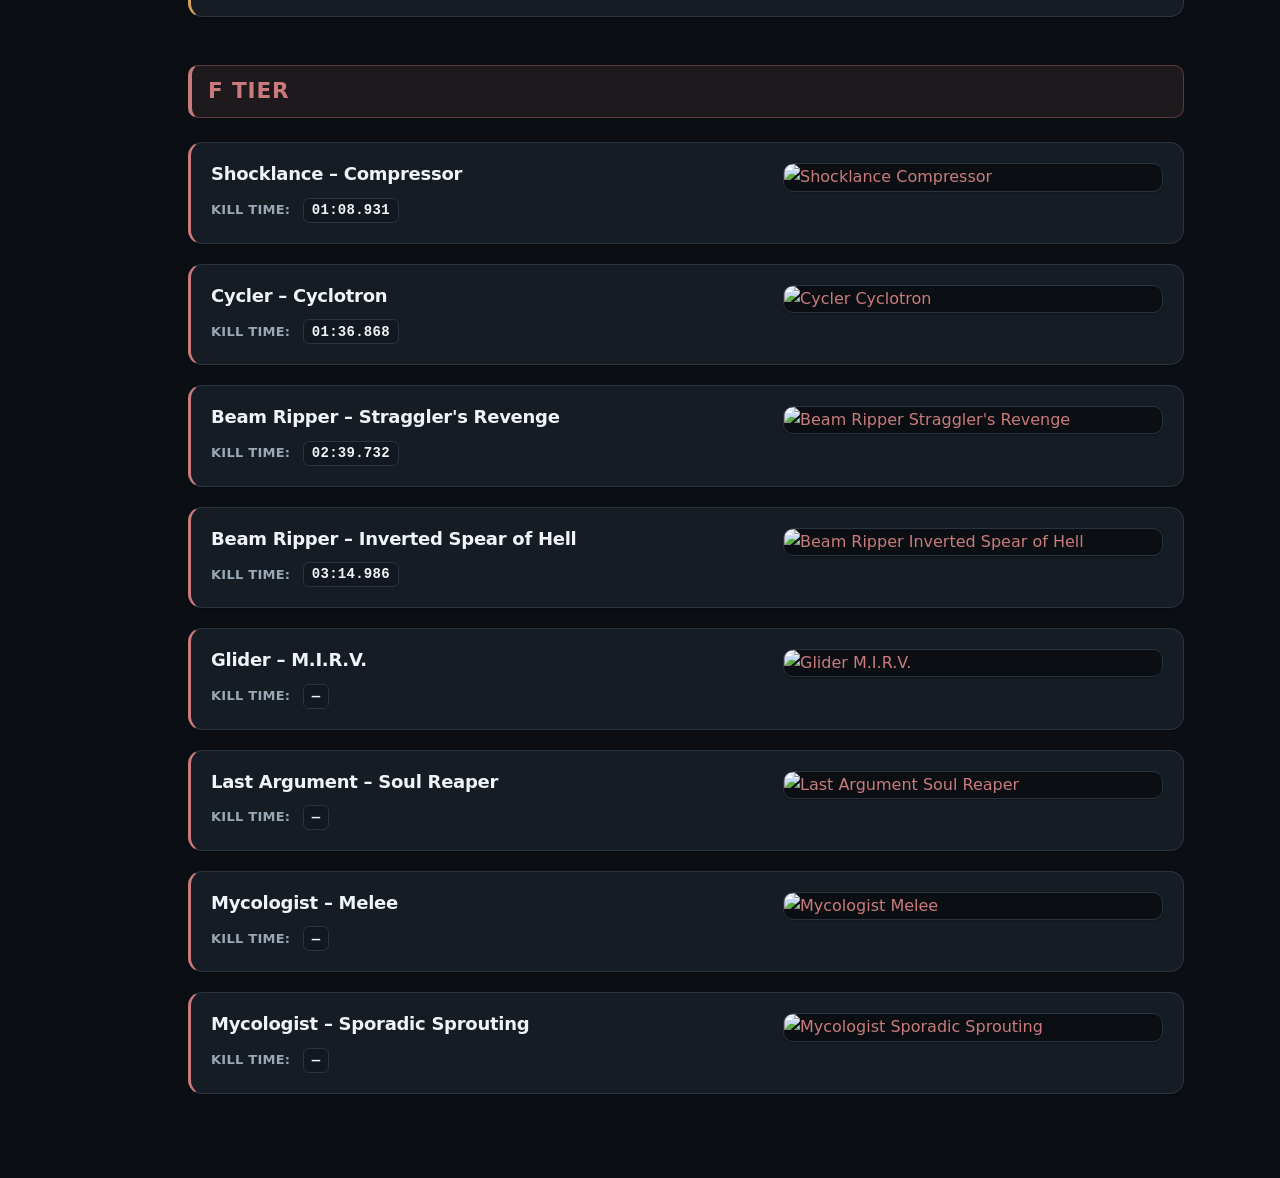
==== commit 463e75fb: "Add files via upload" ====
--- a/builds/no_infusion_builds.html
+++ b/builds/no_infusion_builds.html
@@ -49,7 +49,7 @@
     <p><strong>Kill Time:</strong> <span class="kill-time">00:10.558</span></p>
   </div>
   <div class="build-image">
-    <img src="../assets/images/no_infusion_images/jackrabbit_double_barrel.PNG" alt="Jackrabbit Double Barrel">
+    <img src="https://raw.githubusercontent.com/Little-Sparroh/Mycopunk-Abomination-Image-Repo/main/no_infusion_images/jackrabbit_double_barrel.PNG" alt="Jackrabbit Double Barrel" loading="lazy">
   </div>
 </div>
 
@@ -59,7 +59,7 @@
     <p><strong>Kill Time:</strong> <span class="kill-time">00:14.443</span></p>
   </div>
   <div class="build-image">
-    <img src="../assets/images/no_infusion_images/dmlr_autocycler.PNG" alt="DMLR Autocycler">
+    <img src="https://raw.githubusercontent.com/Little-Sparroh/Mycopunk-Abomination-Image-Repo/main/no_infusion_images/dmlr_autocycler.PNG" alt="DMLR Autocycler" loading="lazy">
   </div>
 </div>
 
@@ -69,7 +69,7 @@
     <p><strong>Kill Time:</strong> <span class="kill-time">00:14.778</span></p>
   </div>
   <div class="build-image">
-    <img src="../assets/images/no_infusion_images/gunship_cannon_thumper.PNG" alt="Gunship Cannon Thumper">
+    <img src="https://raw.githubusercontent.com/Little-Sparroh/Mycopunk-Abomination-Image-Repo/main/no_infusion_images/gunship_cannon_thumper.PNG" alt="Gunship Cannon Thumper" loading="lazy">
   </div>
 </div>
 
@@ -81,7 +81,7 @@
     <p><strong>Kill Time:</strong> <span class="kill-time">00:15.111</span></p>
   </div>
   <div class="build-image">
-    <img src="../assets/images/no_infusion_images/jackrabbit_pummeler.PNG" alt="Jackrabbit Pummeler">
+    <img src="https://raw.githubusercontent.com/Little-Sparroh/Mycopunk-Abomination-Image-Repo/main/no_infusion_images/jackrabbit_pummeler.PNG" alt="Jackrabbit Pummeler" loading="lazy">
   </div>
 </div>
 
@@ -91,7 +91,7 @@
     <p><strong>Kill Time:</strong> <span class="kill-time">00:15.667</span></p>
   </div>
   <div class="build-image">
-    <img src="../assets/images/no_infusion_images/trident_lone_cannoneer.PNG" alt="Trident Lone Cannoneer">
+    <img src="https://raw.githubusercontent.com/Little-Sparroh/Mycopunk-Abomination-Image-Repo/main/no_infusion_images/trident_lone_cannoneer.PNG" alt="Trident Lone Cannoneer" loading="lazy">
   </div>
 </div>
 
@@ -101,7 +101,7 @@
     <p><strong>Kill Time:</strong> <span class="kill-time">00:16.806</span></p>
   </div>
   <div class="build-image">
-    <img src="../assets/images/no_infusion_images/gunship_cannon_lagrange_halo.PNG" alt="Gunship Cannon Lagrange Halo">
+    <img src="https://raw.githubusercontent.com/Little-Sparroh/Mycopunk-Abomination-Image-Repo/main/no_infusion_images/gunship_cannon_lagrange_halo.PNG" alt="Gunship Cannon Lagrange Halo" loading="lazy">
   </div>
 </div>
 
@@ -111,7 +111,7 @@
     <p><strong>Kill Time:</strong> <span class="kill-time">00:17.595</span></p>
   </div>
   <div class="build-image">
-    <img src="../assets/images/no_infusion_images/laser_cannon_scorched_earth.PNG" alt="Laser Cannon Scorched Earth">
+    <img src="https://raw.githubusercontent.com/Little-Sparroh/Mycopunk-Abomination-Image-Repo/main/no_infusion_images/laser_cannon_scorched_earth.PNG" alt="Laser Cannon Scorched Earth" loading="lazy">
   </div>
 </div>
 
@@ -120,6 +120,9 @@
     <h3>Globbler – Flood</h3>
     <p><strong>Kill Time:</strong> <span class="kill-time">00:17.925</span></p>
   </div>
+  <div class="build-image">
+    <img src="https://raw.githubusercontent.com/Little-Sparroh/Mycopunk-Abomination-Image-Repo/main/no_infusion_images/globbler_flood.PNG" alt="Globbler Flood" loading="lazy">
+  </div>
 </div>
 
 <div class="build tier-a" data-tier="A">
@@ -128,7 +131,7 @@
     <p><strong>Kill Time:</strong> <span class="kill-time">00:21.210</span></p>
   </div>
   <div class="build-image">
-    <img src="../assets/images/no_infusion_images/lead_flinger_big_fat_doobie.PNG" alt="Lead Flinger Big Fat Doobie">
+    <img src="https://raw.githubusercontent.com/Little-Sparroh/Mycopunk-Abomination-Image-Repo/main/no_infusion_images/lead_flinger_big_fat_doobie.PNG" alt="Lead Flinger Big Fat Doobie" loading="lazy">
   </div>
 </div>
 
@@ -140,7 +143,7 @@
     <p><strong>Kill Time:</strong> <span class="kill-time">00:23.423</span></p>
   </div>
   <div class="build-image">
-    <img src="../assets/images/no_infusion_images/cycler_infinity_burn.PNG" alt="Cycler Infinity Burn">
+    <img src="https://raw.githubusercontent.com/Little-Sparroh/Mycopunk-Abomination-Image-Repo/main/no_infusion_images/cycler_infinity_burn.PNG" alt="Cycler Infinity Burn" loading="lazy">
   </div>
 </div>
 
@@ -150,7 +153,7 @@
     <p><strong>Kill Time:</strong> <span class="kill-time">00:26.261</span></p>
   </div>
   <div class="build-image">
-    <img src="../assets/images/no_infusion_images/plate_launcher_fencing_construction.PNG" alt="Plate Launcher Fencing Construction">
+    <img src="https://raw.githubusercontent.com/Little-Sparroh/Mycopunk-Abomination-Image-Repo/main/no_infusion_images/plate_launcher_fencing_construction.PNG" alt="Plate Launcher Fencing Construction" loading="lazy">
   </div>
 </div>
 
@@ -160,7 +163,7 @@
     <p><strong>Kill Time:</strong> <span class="kill-time">00:26.270</span></p>
   </div>
   <div class="build-image">
-    <img src="../assets/images/no_infusion_images/lead_flinger_self_storage.PNG" alt="Lead Flinger Self-Storage">
+    <img src="https://raw.githubusercontent.com/Little-Sparroh/Mycopunk-Abomination-Image-Repo/main/no_infusion_images/lead_flinger_self_storage.PNG" alt="Lead Flinger Self-Storage" loading="lazy">
   </div>
 </div>
 
@@ -170,7 +173,7 @@
     <p><strong>Kill Time:</strong> <span class="kill-time">00:26.929</span></p>
   </div>
   <div class="build-image">
-    <img src="../assets/images/no_infusion_images/accelerator_inertia_accelerant.PNG" alt="Accelerator Inertia Accelerant">
+    <img src="https://raw.githubusercontent.com/Little-Sparroh/Mycopunk-Abomination-Image-Repo/main/no_infusion_images/accelerator_inertia_accelerant.PNG" alt="Accelerator Inertia Accelerant" loading="lazy">
   </div>
 </div>
 
@@ -180,7 +183,7 @@
     <p><strong>Kill Time:</strong> <span class="kill-time">00:27.982</span></p>
   </div>
   <div class="build-image">
-    <img src="../assets/images/no_infusion_images/shocklance_auger_subroutine.PNG" alt="Shocklance Auger Subroutine">
+    <img src="https://raw.githubusercontent.com/Little-Sparroh/Mycopunk-Abomination-Image-Repo/main/no_infusion_images/shocklance_auger_subroutine.PNG" alt="Shocklance Auger Subroutine" loading="lazy">
   </div>
 </div>
 
@@ -190,7 +193,7 @@
     <p><strong>Kill Time:</strong> <span class="kill-time">00:28.728</span></p>
   </div>
   <div class="build-image">
-    <img src="../assets/images/no_infusion_images/trident_shredify.PNG" alt="Trident Shredify">
+    <img src="https://raw.githubusercontent.com/Little-Sparroh/Mycopunk-Abomination-Image-Repo/main/no_infusion_images/trident_shredify.PNG" alt="Trident Shredify" loading="lazy">
   </div>
 </div>
 
@@ -200,7 +203,7 @@
     <p><strong>Kill Time:</strong> <span class="kill-time">00:29.828</span></p>
   </div>
   <div class="build-image">
-    <img src="../assets/images/no_infusion_images/swarm_launcher_mitosis.PNG" alt="Swarm Launcher Mitosis">
+    <img src="https://raw.githubusercontent.com/Little-Sparroh/Mycopunk-Abomination-Image-Repo/main/no_infusion_images/swarm_launcher_mitosis.PNG" alt="Swarm Launcher Mitosis" loading="lazy">
   </div>
 </div>
 
@@ -210,7 +213,7 @@
     <p><strong>Kill Time:</strong> <span class="kill-time">00:31.214</span></p>
   </div>
   <div class="build-image">
-    <img src="../assets/images/no_infusion_images/gunship_cannon_hull_piercer.PNG" alt="Gunship Cannon Hull Piercer">
+    <img src="https://raw.githubusercontent.com/Little-Sparroh/Mycopunk-Abomination-Image-Repo/main/no_infusion_images/gunship_cannon_hull_piercer.PNG" alt="Gunship Cannon Hull Piercer" loading="lazy">
   </div>
 </div>
 
@@ -220,7 +223,7 @@
     <p><strong>Kill Time:</strong> <span class="kill-time">00:35.248</span></p>
   </div>
   <div class="build-image">
-    <img src="../assets/images/no_infusion_images/swarm_launcher_guidance_array.PNG" alt="Swarm Launcher Guidance Array">
+    <img src="https://raw.githubusercontent.com/Little-Sparroh/Mycopunk-Abomination-Image-Repo/main/no_infusion_images/swarm_launcher_guidance_array.PNG" alt="Swarm Launcher Guidance Array" loading="lazy">
   </div>
 </div>
 
@@ -232,7 +235,7 @@
     <p><strong>Kill Time:</strong> <span class="kill-time">00:38.408</span></p>
   </div>
   <div class="build-image">
-    <img src="../assets/images/no_infusion_images/accelerator_requeening.PNG" alt="Accelerator Requeening">
+    <img src="https://raw.githubusercontent.com/Little-Sparroh/Mycopunk-Abomination-Image-Repo/main/no_infusion_images/accelerator_requeening.PNG" alt="Accelerator Requeening" loading="lazy">
   </div>
 </div>
 
@@ -242,7 +245,7 @@
     <p><strong>Kill Time:</strong> <span class="kill-time">00:44.363</span></p>
   </div>
   <div class="build-image">
-    <img src="../assets/images/no_infusion_images/diffraction_driver_cryogenic_firing_chamber.PNG" alt="Diffraction Driver Cryogenic Firing Chamber">
+    <img src="https://raw.githubusercontent.com/Little-Sparroh/Mycopunk-Abomination-Image-Repo/main/no_infusion_images/diffraction_driver_cryogenic_firing_chamber.PNG" alt="Diffraction Driver Cryogenic Firing Chamber" loading="lazy">
   </div>
 </div>
 
@@ -252,7 +255,7 @@
     <p><strong>Kill Time:</strong> <span class="kill-time">00:45.582</span></p>
   </div>
   <div class="build-image">
-    <img src="../assets/images/no_infusion_images/shocklance_railshot.PNG" alt="Shocklance Railshot">
+    <img src="https://raw.githubusercontent.com/Little-Sparroh/Mycopunk-Abomination-Image-Repo/main/no_infusion_images/shocklance_railshot.PNG" alt="Shocklance Railshot" loading="lazy">
   </div>
 </div>
 
@@ -262,7 +265,7 @@
     <p><strong>Kill Time:</strong> <span class="kill-time">00:46.191</span></p>
   </div>
   <div class="build-image">
-    <img src="../assets/images/no_infusion_images/accelerator_ruptured_spleen.PNG" alt="Accelerator Ruptured Spleen">
+    <img src="https://raw.githubusercontent.com/Little-Sparroh/Mycopunk-Abomination-Image-Repo/main/no_infusion_images/accelerator_ruptured_spleen.PNG" alt="Accelerator Ruptured Spleen" loading="lazy">
   </div>
 </div>
 
@@ -272,7 +275,7 @@
     <p><strong>Kill Time:</strong> <span class="kill-time">00:47.212</span></p>
   </div>
   <div class="build-image">
-    <img src="../assets/images/no_infusion_images/street_sweeper_melodramatic_hero.PNG" alt="Street Sweeper Melodramatic Hero">
+    <img src="https://raw.githubusercontent.com/Little-Sparroh/Mycopunk-Abomination-Image-Repo/main/no_infusion_images/street_sweeper_melodramatic_hero.PNG" alt="Street Sweeper Melodramatic Hero" loading="lazy">
   </div>
 </div>
 
@@ -282,7 +285,7 @@
     <p><strong>Kill Time:</strong> <span class="kill-time">00:51.203</span></p>
   </div>
   <div class="build-image">
-    <img src="../assets/images/no_infusion_images/globbler_solidified_acid.PNG" alt="Globbler Solidified Acid">
+    <img src="https://raw.githubusercontent.com/Little-Sparroh/Mycopunk-Abomination-Image-Repo/main/no_infusion_images/globbler_solidified_acid.PNG" alt="Globbler Solidified Acid" loading="lazy">
   </div>
 </div>
 
@@ -292,7 +295,7 @@
     <p><strong>Kill Time:</strong> <span class="kill-time">00:53.016</span></p>
   </div>
   <div class="build-image">
-    <img src="../assets/images/no_infusion_images/plate_launcher_vector_interdiction.PNG" alt="Plate Launcher Vector Interdiction">
+    <img src="https://raw.githubusercontent.com/Little-Sparroh/Mycopunk-Abomination-Image-Repo/main/no_infusion_images/plate_launcher_vector_interdiction.PNG" alt="Plate Launcher Vector Interdiction" loading="lazy">
   </div>
 </div>
 
@@ -302,7 +305,7 @@
     <p><strong>Kill Time:</strong> <span class="kill-time">00:57.288</span></p>
   </div>
   <div class="build-image">
-    <img src="../assets/images/no_infusion_images/plate_launcher_auto_demolition.PNG" alt="Plate Launcher Auto-Demolition">
+    <img src="https://raw.githubusercontent.com/Little-Sparroh/Mycopunk-Abomination-Image-Repo/main/no_infusion_images/plate_launcher_auto_demolition.PNG" alt="Plate Launcher Auto-Demolition" loading="lazy">
   </div>
 </div>
 
@@ -312,7 +315,7 @@
     <p><strong>Kill Time:</strong> <span class="kill-time">00:59.300</span></p>
   </div>
   <div class="build-image">
-    <img src="../assets/images/no_infusion_images/diffraction_driver_pocket_sniper.PNG" alt="Diffraction Driver Pocket Sniper">
+    <img src="https://raw.githubusercontent.com/Little-Sparroh/Mycopunk-Abomination-Image-Repo/main/no_infusion_images/diffraction_driver_pocket_sniper.PNG" alt="Diffraction Driver Pocket Sniper" loading="lazy">
   </div>
 </div>
 
@@ -323,6 +326,9 @@
     <h3>Carver – Rage</h3>
     <p><strong>Kill Time:</strong> <span class="kill-time">01:00.722</span></p>
   </div>
+  <div class="build-image">
+    <img src="https://raw.githubusercontent.com/Little-Sparroh/Mycopunk-Abomination-Image-Repo/main/no_infusion_images/carver_rage.PNG" alt="Carver Rage" loading="lazy">
+  </div>
 </div>
 
 <div class="build tier-d" data-tier="D">
@@ -331,7 +337,7 @@
     <p><strong>Kill Time:</strong> <span class="kill-time">01:01.181</span></p>
   </div>
   <div class="build-image">
-    <img src="../assets/images/no_infusion_images/photon_disc_bullet_time.PNG" alt="Photon Disc Bullet Time">
+    <img src="https://raw.githubusercontent.com/Little-Sparroh/Mycopunk-Abomination-Image-Repo/main/no_infusion_images/photon_disc_bullet_time.PNG" alt="Photon Disc Bullet Time" loading="lazy">
   </div>
 </div>
 
@@ -341,7 +347,7 @@
     <p><strong>Kill Time:</strong> <span class="kill-time">01:03.447</span></p>
   </div>
   <div class="build-image">
-    <img src="../assets/images/no_infusion_images/diffraction_driver_capacity_waiver.PNG" alt="Diffraction Driver Capacity Waiver">
+    <img src="https://raw.githubusercontent.com/Little-Sparroh/Mycopunk-Abomination-Image-Repo/main/no_infusion_images/diffraction_driver_capacity_waiver.PNG" alt="Diffraction Driver Capacity Waiver" loading="lazy">
   </div>
 </div>
 
@@ -350,6 +356,9 @@
     <h3>Trident – Broadside</h3>
     <p><strong>Kill Time:</strong> <span class="kill-time">01:03.455</span></p>
   </div>
+  <div class="build-image">
+    <img src="https://raw.githubusercontent.com/Little-Sparroh/Mycopunk-Abomination-Image-Repo/main/no_infusion_images/trident_broadside.PNG" alt="Trident Broadside" loading="lazy">
+  </div>
 </div>
 
 <div class="build tier-d" data-tier="D">
@@ -358,7 +367,7 @@
     <p><strong>Kill Time:</strong> <span class="kill-time">01:04.298</span></p>
   </div>
   <div class="build-image">
-    <img src="../assets/images/no_infusion_images/jackrabbit_pesticide.PNG" alt="Jackrabbit Pesticide">
+    <img src="https://raw.githubusercontent.com/Little-Sparroh/Mycopunk-Abomination-Image-Repo/main/no_infusion_images/jackrabbit_pesticide.PNG" alt="Jackrabbit Pesticide" loading="lazy">
   </div>
 </div>
 
@@ -368,7 +377,7 @@
     <p><strong>Kill Time:</strong> <span class="kill-time">01:05.081</span></p>
   </div>
   <div class="build-image">
-    <img src="../assets/images/no_infusion_images/dmlr_concussive_wave.PNG" alt="DMLR Concussive Wave">
+    <img src="https://raw.githubusercontent.com/Little-Sparroh/Mycopunk-Abomination-Image-Repo/main/no_infusion_images/dmlr_concussive_wave.PNG" alt="DMLR Concussive Wave" loading="lazy">
   </div>
 </div>
 
@@ -380,7 +389,7 @@
     <p><strong>Kill Time:</strong> <span class="kill-time">01:08.931</span></p>
   </div>
   <div class="build-image">
-    <img src="../assets/images/no_infusion_images/shocklance_compressor.PNG" alt="Shocklance Compressor">
+    <img src="https://raw.githubusercontent.com/Little-Sparroh/Mycopunk-Abomination-Image-Repo/main/no_infusion_images/shocklance_compressor.PNG" alt="Shocklance Compressor" loading="lazy">
   </div>
 </div>
 
@@ -390,7 +399,7 @@
     <p><strong>Kill Time:</strong> <span class="kill-time">01:36.868</span></p>
   </div>
   <div class="build-image">
-    <img src="../assets/images/no_infusion_images/cycler_cyclotron.PNG" alt="Cycler Cyclotron">
+    <img src="https://raw.githubusercontent.com/Little-Sparroh/Mycopunk-Abomination-Image-Repo/main/no_infusion_images/cycler_cyclotron.PNG" alt="Cycler Cyclotron" loading="lazy">
   </div>
 </div>
 
@@ -400,7 +409,7 @@
     <p><strong>Kill Time:</strong> <span class="kill-time">02:39.732</span></p>
   </div>
   <div class="build-image">
-    <img src="../assets/images/no_infusion_images/beam_ripper_stragglers_revenge.PNG" alt="Beam Ripper Straggler&#x27;s Revenge">
+    <img src="https://raw.githubusercontent.com/Little-Sparroh/Mycopunk-Abomination-Image-Repo/main/no_infusion_images/beam_ripper_stragglers_revenge.PNG" alt="Beam Ripper Straggler&#x27;s Revenge" loading="lazy">
   </div>
 </div>
 
@@ -410,7 +419,7 @@
     <p><strong>Kill Time:</strong> <span class="kill-time">03:14.986</span></p>
   </div>
   <div class="build-image">
-    <img src="../assets/images/no_infusion_images/beam_ripper_inverted_spear_of_hell.PNG" alt="Beam Ripper Inverted Spear of Hell">
+    <img src="https://raw.githubusercontent.com/Little-Sparroh/Mycopunk-Abomination-Image-Repo/main/no_infusion_images/beam_ripper_inverted_spear_of_hell.PNG" alt="Beam Ripper Inverted Spear of Hell" loading="lazy">
   </div>
 </div>
 
@@ -419,6 +428,9 @@
     <h3>Glider – M.I.R.V.</h3>
     <p><strong>Kill Time:</strong> <span class="kill-time">—</span></p>
   </div>
+  <div class="build-image">
+    <img src="https://raw.githubusercontent.com/Little-Sparroh/Mycopunk-Abomination-Image-Repo/main/no_infusion_images/glider_mirv.PNG" alt="Glider M.I.R.V." loading="lazy">
+  </div>
 </div>
 
 <div class="build tier-f" data-tier="F">
@@ -427,7 +439,7 @@
     <p><strong>Kill Time:</strong> <span class="kill-time">—</span></p>
   </div>
   <div class="build-image">
-    <img src="../assets/images/no_infusion_images/last_argument_soul_reaper.PNG" alt="Last Argument Soul Reaper">
+    <img src="https://raw.githubusercontent.com/Little-Sparroh/Mycopunk-Abomination-Image-Repo/main/no_infusion_images/last_argument_soul_reaper.PNG" alt="Last Argument Soul Reaper" loading="lazy">
   </div>
 </div>
 
@@ -436,12 +448,18 @@
     <h3>Mycologist – Melee</h3>
     <p><strong>Kill Time:</strong> <span class="kill-time">—</span></p>
   </div>
+  <div class="build-image">
+    <img src="https://raw.githubusercontent.com/Little-Sparroh/Mycopunk-Abomination-Image-Repo/main/no_infusion_images/mycologist_melee.PNG" alt="Mycologist Melee" loading="lazy">
+  </div>
 </div>
 
 <div class="build tier-f" data-tier="F">
   <div class="build-text">
     <h3>Mycologist – Sporadic Sprouting</h3>
     <p><strong>Kill Time:</strong> <span class="kill-time">—</span></p>
+  </div>
+  <div class="build-image">
+    <img src="https://raw.githubusercontent.com/Little-Sparroh/Mycopunk-Abomination-Image-Repo/main/no_infusion_images/mycologist_sporadic_sprouting.PNG" alt="Mycologist Sporadic Sprouting" loading="lazy">
   </div>
 </div>
 
--- a/css/style.css
+++ b/css/style.css
@@ -1248,6 +1248,237 @@
 
 
 /* -----------------------------------------------------------------------------
+   Home hub
+   ----------------------------------------------------------------------------- */
+
+.hub {
+  margin-top: var(--space-6);
+}
+
+.hub > section + section {
+  margin-top: var(--space-10);
+}
+
+.hub-section-title {
+  margin-top: 0;
+  margin-bottom: var(--space-4);
+}
+
+.hub-intro p {
+  color: var(--color-text-muted);
+  font-size: var(--text-lg);
+  line-height: var(--leading-snug);
+  max-width: var(--prose-max);
+}
+
+.hub-method-list {
+  margin: 0;
+  padding-inline-start: 1.35rem;
+  max-width: var(--prose-max);
+  color: var(--color-text);
+}
+
+.hub-method-list li {
+  margin-block: var(--space-2);
+}
+
+.hub-method-list li::marker {
+  color: var(--color-accent);
+}
+
+.hub-start-lead {
+  margin-top: calc(-1 * var(--space-2));
+  margin-bottom: var(--space-5);
+  color: var(--color-text-subtle);
+  font-size: var(--text-sm);
+}
+
+.hub-cards {
+  list-style: none;
+  margin: 0;
+  padding: 0;
+  display: grid;
+  grid-template-columns: 1fr;
+  gap: var(--space-3);
+  max-width: none;
+}
+
+@media (min-width: 720px) {
+  .hub-cards {
+    grid-template-columns: repeat(3, minmax(0, 1fr));
+    gap: var(--space-4);
+  }
+}
+
+.hub-cards > li {
+  margin: 0;
+  min-width: 0;
+}
+
+.hub-card {
+  display: flex;
+  gap: var(--space-4);
+  align-items: flex-start;
+  height: 100%;
+  padding: var(--space-5);
+  border: 1px solid var(--color-border);
+  border-radius: var(--radius-md);
+  background: var(--color-surface);
+  box-shadow: var(--shadow-sm);
+  text-decoration: none;
+  color: inherit;
+  transition:
+    border-color var(--duration) var(--ease),
+    background-color var(--duration) var(--ease),
+    box-shadow var(--duration) var(--ease);
+}
+
+.hub-card:hover {
+  border-color: var(--color-border-strong);
+  background: var(--color-surface-hover);
+  box-shadow: var(--shadow-md);
+  color: inherit;
+}
+
+.hub-card:focus-visible {
+  outline: 2px solid var(--color-focus);
+  outline-offset: 3px;
+}
+
+.hub-card-step {
+  flex: 0 0 auto;
+  display: inline-flex;
+  align-items: center;
+  justify-content: center;
+  width: 1.75rem;
+  height: 1.75rem;
+  border-radius: 999px;
+  background: var(--color-accent-muted);
+  color: var(--color-accent-hover);
+  font-size: var(--text-sm);
+  font-weight: 700;
+  line-height: 1;
+}
+
+.hub-card-body {
+  display: flex;
+  flex-direction: column;
+  gap: var(--space-2);
+  min-width: 0;
+}
+
+.hub-card-title {
+  color: var(--color-heading);
+  font-size: var(--text-base);
+  font-weight: 650;
+  letter-spacing: -0.015em;
+  line-height: var(--leading-tight);
+}
+
+.hub-card:hover .hub-card-title {
+  color: var(--color-link-hover);
+}
+
+.hub-card-desc {
+  color: var(--color-text-muted);
+  font-size: var(--text-sm);
+  line-height: var(--leading-snug);
+}
+
+.hub-browse-block + .hub-browse-block {
+  margin-top: var(--space-8);
+}
+
+.hub-browse-label {
+  margin: 0 0 var(--space-3);
+  font-size: var(--text-sm);
+  font-weight: 650;
+  letter-spacing: var(--tracking-wide);
+  text-transform: uppercase;
+  color: var(--color-text-subtle);
+}
+
+.hub-link-list {
+  list-style: none;
+  margin: 0;
+  padding: 0;
+  display: grid;
+  gap: var(--space-2);
+  max-width: none;
+}
+
+.hub-link-list > li {
+  margin: 0;
+}
+
+.hub-link-row {
+  display: flex;
+  flex-direction: column;
+  gap: var(--space-1);
+  padding: var(--space-3) var(--space-4);
+  border: 1px solid var(--color-border);
+  border-radius: var(--radius-sm);
+  background: var(--color-bg-elevated);
+  text-decoration: none;
+  color: inherit;
+  transition:
+    border-color var(--duration) var(--ease),
+    background-color var(--duration) var(--ease);
+}
+
+@media (min-width: 640px) {
+  .hub-link-row {
+    flex-direction: row;
+    align-items: baseline;
+    justify-content: space-between;
+    gap: var(--space-6);
+  }
+}
+
+.hub-link-row:hover {
+  border-color: var(--color-border-strong);
+  background: var(--color-surface-hover);
+  color: inherit;
+}
+
+.hub-link-row:focus-visible {
+  outline: 2px solid var(--color-focus);
+  outline-offset: 3px;
+}
+
+.hub-link-title {
+  flex: 0 1 auto;
+  color: var(--color-link);
+  font-weight: 550;
+  line-height: var(--leading-snug);
+}
+
+.hub-link-row:hover .hub-link-title {
+  color: var(--color-link-hover);
+}
+
+.hub-link-desc {
+  flex: 1 1 auto;
+  color: var(--color-text-subtle);
+  font-size: var(--text-sm);
+  line-height: var(--leading-snug);
+}
+
+@media (min-width: 640px) {
+  .hub-link-desc {
+    text-align: end;
+  }
+}
+
+.hub-updated {
+  margin-top: var(--space-12);
+  margin-bottom: 0;
+  max-width: none;
+  color: var(--color-text-subtle);
+  font-size: var(--text-sm);
+}
+
+/* -----------------------------------------------------------------------------
    Guide / knowledge sections (README prose)
    ----------------------------------------------------------------------------- */
 
@@ -1261,9 +1492,516 @@
   letter-spacing: -0.015em;
 }
 
+/* Long-form guide pages rendered from Markdown */
+.guide-body {
+  margin-top: var(--space-4);
+  max-width: min(52rem, 100%);
+}
+
+.guide-body > .page-title {
+  margin-top: 0;
+}
+
+.guide-body > .page-title + p {
+  color: var(--color-text-muted);
+  font-size: var(--text-lg);
+  line-height: var(--leading-snug);
+  margin-bottom: var(--space-6);
+}
+
+.guide-body h2 {
+  /* Reset global h2:not([class]) tier-band chrome used on build pages */
+  display: block;
+  align-items: unset;
+  gap: unset;
+  margin: var(--space-12) 0 var(--space-5);
+  padding: 0;
+  border: 0;
+  border-radius: 0;
+  background: transparent;
+  color: var(--color-heading);
+  font-size: var(--text-xl);
+  font-weight: 700;
+  letter-spacing: var(--tracking-wide);
+  text-transform: uppercase;
+  line-height: var(--leading-tight);
+  scroll-margin-top: calc(var(--sticky-nav-offset) + 4.5rem);
+}
+
+.guide-body h2:first-of-type {
+  margin-top: var(--space-8);
+}
+
+
+.guide-body h3 {
+  margin-top: var(--space-8);
+  margin-bottom: var(--space-3);
+  font-size: var(--text-lg);
+  text-transform: none;
+  letter-spacing: -0.015em;
+  scroll-margin-top: calc(var(--sticky-nav-offset) + 4.5rem);
+}
+
+.guide-body h4 {
+  margin-top: var(--space-6);
+  margin-bottom: var(--space-2);
+  color: var(--color-heading);
+  font-size: var(--text-base);
+  font-weight: 650;
+  letter-spacing: -0.01em;
+  scroll-margin-top: calc(var(--sticky-nav-offset) + 4.5rem);
+}
+
+.guide-body p,
+.guide-body ul,
+.guide-body ol {
+  max-width: var(--prose-max);
+}
+
+.guide-body li + li {
+  margin-top: var(--space-1);
+}
+
+.guide-body hr {
+  margin: var(--space-10) 0;
+}
+
+.guide-body code {
+  font-family: var(--font-mono);
+  font-size: 0.92em;
+  padding: 0.1em 0.35em;
+  border-radius: var(--radius-sm);
+  background: var(--color-bg-elevated);
+  border: 1px solid var(--color-border);
+  color: var(--color-heading);
+}
+
+.guide-body pre {
+  margin: 0 0 var(--space-4);
+  padding: var(--space-4);
+  overflow-x: auto;
+  border: 1px solid var(--color-border);
+  border-radius: var(--radius-md);
+  background: var(--color-bg-elevated);
+  box-shadow: var(--shadow-sm);
+}
+
+.guide-body pre code {
+  padding: 0;
+  border: 0;
+  background: transparent;
+  font-size: var(--text-sm);
+}
+
+.guide-table-wrap {
+  margin: 0 0 var(--space-5);
+  max-width: 100%;
+  overflow-x: auto;
+  border: 1px solid var(--color-border);
+  border-radius: var(--radius-md);
+  background: var(--color-surface);
+  box-shadow: var(--shadow-sm);
+}
+
+.guide-table {
+  width: 100%;
+  border-collapse: collapse;
+  font-size: var(--text-sm);
+  line-height: var(--leading-snug);
+}
+
+.guide-table th,
+.guide-table td {
+  padding: var(--space-3) var(--space-4);
+  text-align: left;
+  vertical-align: top;
+  border-bottom: 1px solid var(--color-border);
+}
+
+.guide-table th {
+  background: var(--color-bg-elevated);
+  color: var(--color-heading);
+  font-weight: 650;
+  letter-spacing: 0.01em;
+  white-space: nowrap;
+}
+
+.guide-table tbody tr:last-child td {
+  border-bottom: 0;
+}
+
+.guide-table tbody tr:nth-child(even) td {
+  background: color-mix(in srgb, var(--color-bg-elevated) 55%, transparent);
+}
+
+@supports not (background: color-mix(in srgb, black 50%, white)) {
+  .guide-table tbody tr:nth-child(even) td {
+    background: rgba(18, 24, 31, 0.45);
+  }
+}
+
+.guide-table tbody tr:hover td {
+  background: var(--color-surface-hover);
+}
+
+.guide-body + .page-source {
+  margin-top: var(--space-10);
+}
+
+/* -----------------------------------------------------------------------------
+   Scavenger / location guides (picture-led unlock walks)
+   ----------------------------------------------------------------------------- */
+
+.guide-body.guide-scavenger {
+  max-width: min(58rem, 100%);
+}
+
+.guide-body.guide-scavenger > .page-title + p {
+  margin-bottom: var(--space-5);
+}
+
+/* Compact jump list under "At a glance" */
+.guide-scavenger h2#at-a-glance + ol,
+.guide-scavenger h2#how-to-use-this-guide + ul {
+  max-width: none;
+}
+
+.guide-scavenger h2#at-a-glance + ol {
+  display: grid;
+  gap: var(--space-2);
+  margin: 0 0 var(--space-6);
+  padding: var(--space-4);
+  list-style: none;
+  counter-reset: glance;
+  border: 1px solid var(--color-border);
+  border-radius: var(--radius-md);
+  background: var(--color-bg-elevated);
+  box-shadow: var(--shadow-sm);
+}
+
+.guide-scavenger h2#at-a-glance + ol > li {
+  position: relative;
+  margin: 0;
+  padding: var(--space-2) var(--space-3) var(--space-2) 2.75rem;
+  border-radius: var(--radius-sm);
+  line-height: var(--leading-snug);
+}
+
+.guide-scavenger h2#at-a-glance + ol > li::before {
+  counter-increment: glance;
+  content: counter(glance);
+  position: absolute;
+  left: var(--space-2);
+  top: 50%;
+  transform: translateY(-50%);
+  display: inline-flex;
+  align-items: center;
+  justify-content: center;
+  width: 1.75rem;
+  height: 1.75rem;
+  border-radius: 999px;
+  background: var(--color-accent-muted);
+  border: 1px solid color-mix(in srgb, var(--color-accent) 45%, var(--color-border));
+  color: var(--color-link);
+  font-size: var(--text-xs);
+  font-weight: 700;
+  font-variant-numeric: tabular-nums;
+}
+
+.guide-scavenger h2#at-a-glance + ol > li:hover {
+  background: var(--color-surface-hover);
+}
+
+.guide-scavenger h2#at-a-glance + ol a {
+  color: var(--color-link);
+  text-decoration: none;
+  font-weight: 550;
+}
+
+.guide-scavenger h2#at-a-glance + ol a:hover {
+  color: var(--color-link-hover);
+  text-decoration: underline;
+  text-underline-offset: 0.12em;
+}
+
+/* Step cards (quest chain + collect steps) */
+.guide-step {
+  margin: var(--space-8) 0;
+  border: 1px solid var(--color-border);
+  border-radius: var(--radius-md);
+  background: var(--color-surface);
+  box-shadow: var(--shadow-sm);
+  overflow: hidden;
+}
+
+.guide-step > h2 {
+  display: block;
+  margin: 0;
+  padding: var(--space-4) var(--space-5);
+  border: 0;
+  border-bottom: 1px solid var(--color-border);
+  border-radius: 0;
+  background: var(--color-bg-elevated);
+  color: var(--color-heading);
+  text-transform: none;
+  letter-spacing: -0.015em;
+  font-size: var(--text-lg);
+  font-weight: 700;
+  line-height: var(--leading-snug);
+  scroll-margin-top: calc(var(--sticky-nav-offset) + 4.5rem);
+}
+
+.guide-step-body {
+  padding: var(--space-4) var(--space-5) var(--space-5);
+}
+
+.guide-step-body > :first-child {
+  margin-top: 0;
+}
+
+.guide-step-body > :last-child {
+  margin-bottom: 0;
+}
+
+.guide-step-body p,
+.guide-step-body ul,
+.guide-step-body ol {
+  max-width: none;
+}
+
+.guide-step-body h3 {
+  margin-top: var(--space-5);
+  margin-bottom: var(--space-3);
+  padding-top: var(--space-2);
+  border-top: 1px solid var(--color-border);
+  font-size: var(--text-base);
+}
+
+.guide-step-body h3:first-child {
+  margin-top: 0;
+  padding-top: 0;
+  border-top: 0;
+}
+
+.guide-scavenger p strong:first-child {
+  color: var(--color-heading);
+}
+
+/* Figures — primary scavenger media */
+.guide-figure {
+  margin: 0 0 var(--space-5);
+  max-width: 100%;
+  padding: 0;
+  border: 1px solid var(--color-border);
+  border-radius: var(--radius-md);
+  background: var(--color-bg-elevated);
+  box-shadow: var(--shadow-sm);
+  overflow: hidden;
+}
+
+.guide-step-body .guide-figure {
+  border-radius: var(--radius-sm);
+}
+
+
+.guide-figure img,
+.guide-figure .guide-video {
+  display: block;
+  width: 100%;
+  height: auto;
+  vertical-align: middle;
+  background: #000;
+}
+
+.guide-figure-overview {
+  margin-bottom: var(--space-6);
+}
+
+.guide-figure-overview img {
+  width: 100%;
+}
+
+.guide-figure figcaption {
+  margin: 0;
+  padding: var(--space-3) var(--space-4);
+  border-top: 1px solid var(--color-border);
+  color: var(--color-text-muted);
+  font-size: var(--text-sm);
+  line-height: var(--leading-snug);
+}
+
+.guide-figure-video .guide-video {
+  max-height: min(70vh, 28rem);
+  background: #000;
+}
+
+/* YouTube embeds — 16:9 box inside guide figures */
+.guide-youtube {
+  position: relative;
+  width: 100%;
+  aspect-ratio: 16 / 9;
+  background: #000;
+}
+
+.guide-youtube-frame {
+  position: absolute;
+  inset: 0;
+  width: 100%;
+  height: 100%;
+  border: 0;
+  display: block;
+}
+
+@supports not (aspect-ratio: 16 / 9) {
+  .guide-youtube {
+    height: 0;
+    padding-bottom: 56.25%;
+  }
+}
+
+
+.guide-figure-pending-frame {
+  display: flex;
+  align-items: center;
+  justify-content: center;
+  min-height: 10rem;
+  padding: var(--space-6);
+  background:
+    repeating-linear-gradient(
+      -45deg,
+      transparent,
+      transparent 8px,
+      rgba(42, 52, 65, 0.35) 8px,
+      rgba(42, 52, 65, 0.35) 16px
+    ),
+    var(--color-bg-elevated);
+  border: 0;
+}
+
+.guide-figure-pending-label {
+  display: inline-block;
+  padding: var(--space-2) var(--space-4);
+  border: 1px dashed var(--color-border-strong);
+  border-radius: var(--radius-sm);
+  background: var(--color-surface);
+  color: var(--color-text-subtle);
+  font-size: var(--text-sm);
+  font-weight: 550;
+  text-align: center;
+}
+
+/* Pair of related shots (mission select + permanent map example) */
+.guide-media-row {
+  display: grid;
+  gap: var(--space-4);
+  margin: 0 0 var(--space-5);
+  max-width: none;
+}
+
+@media (min-width: 720px) {
+  .guide-media-row {
+    grid-template-columns: 1fr 1fr;
+    align-items: start;
+  }
+
+  .guide-media-row .guide-figure {
+    margin-bottom: 0;
+  }
+}
+
+/* Collect-on-map: numbered location grid under overview */
+.guide-locations {
+  display: grid;
+  gap: var(--space-5);
+  margin: 0 0 var(--space-6);
+  max-width: none;
+}
+
+@media (min-width: 720px) {
+  .guide-locations {
+    grid-template-columns: repeat(2, minmax(0, 1fr));
+  }
+}
+
+.guide-location {
+  display: flex;
+  flex-direction: column;
+  gap: var(--space-3);
+  margin: 0;
+  padding: var(--space-4);
+  border: 1px solid var(--color-border);
+  border-radius: var(--radius-md);
+  background: var(--color-surface);
+  box-shadow: var(--shadow-sm);
+}
+
+.guide-location-header {
+  display: flex;
+  align-items: flex-start;
+  gap: var(--space-3);
+}
+
+.guide-location-num {
+  flex: 0 0 auto;
+  display: inline-flex;
+  align-items: center;
+  justify-content: center;
+  width: 2rem;
+  height: 2rem;
+  border-radius: 999px;
+  background: var(--color-accent-muted);
+  border: 1px solid color-mix(in srgb, var(--color-accent) 45%, var(--color-border));
+  color: var(--color-link);
+  font-size: var(--text-sm);
+  font-weight: 700;
+  font-variant-numeric: tabular-nums;
+  line-height: 1;
+}
+
+.guide-location h3 {
+  margin: 0;
+  font-size: var(--text-base);
+  scroll-margin-top: calc(var(--sticky-nav-offset) + 4.5rem);
+}
+
+.guide-location .guide-figure {
+  margin-bottom: 0;
+}
+
+.guide-location > p,
+.guide-location > ul {
+  margin: 0;
+  max-width: none;
+  font-size: var(--text-sm);
+  color: var(--color-text-muted);
+}
+
+/* Tips under a location stay tight */
+.guide-scavenger .guide-figure + p,
+.guide-scavenger .guide-figure + ul,
+.guide-scavenger p + ul {
+  max-width: none;
+}
+
+.guide-scavenger ul {
+  margin-top: 0;
+}
+
+.guide-scavenger hr {
+  margin: var(--space-10) 0;
+  border: 0;
+  border-top: 1px solid var(--color-border);
+  background: transparent;
+  height: 0;
+}
+
+
+
+
 /* -----------------------------------------------------------------------------
    Accessibility & motion
    ----------------------------------------------------------------------------- */
+
 
 @media (prefers-reduced-motion: reduce) {
   html {
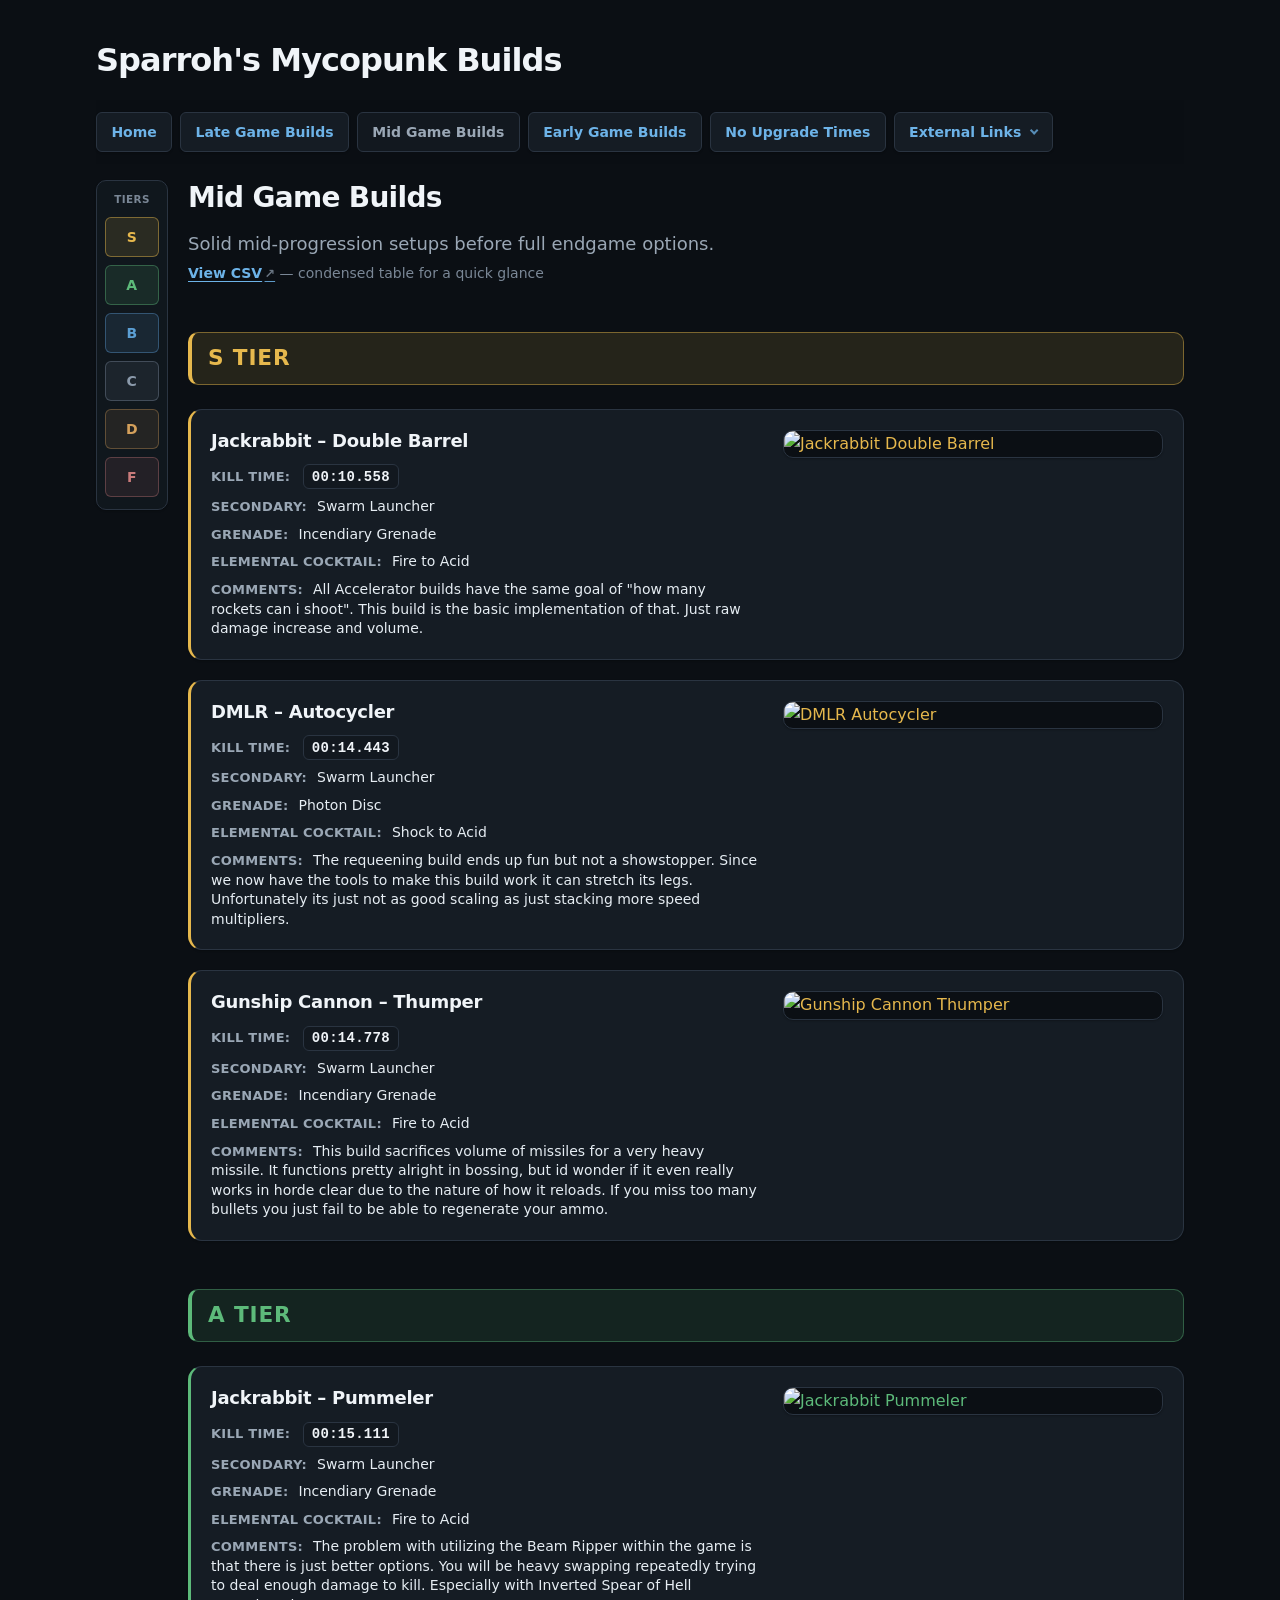
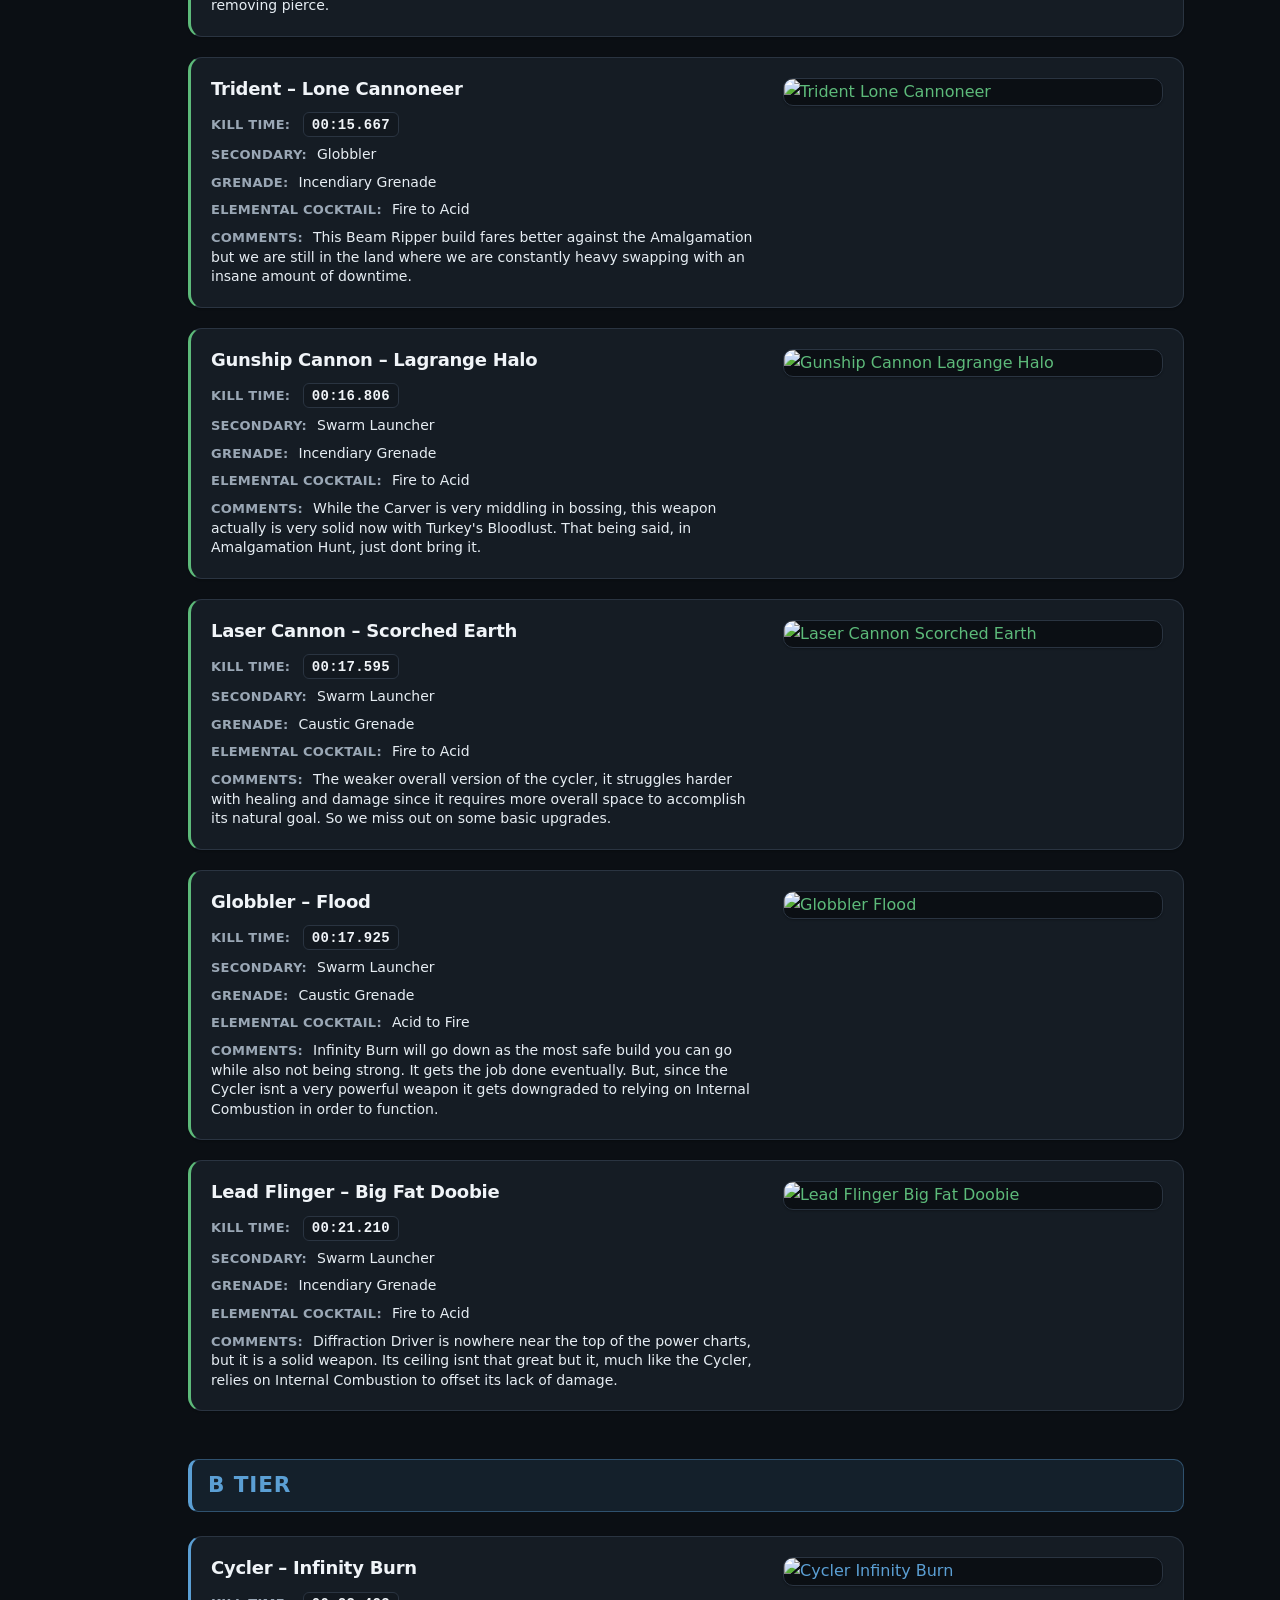
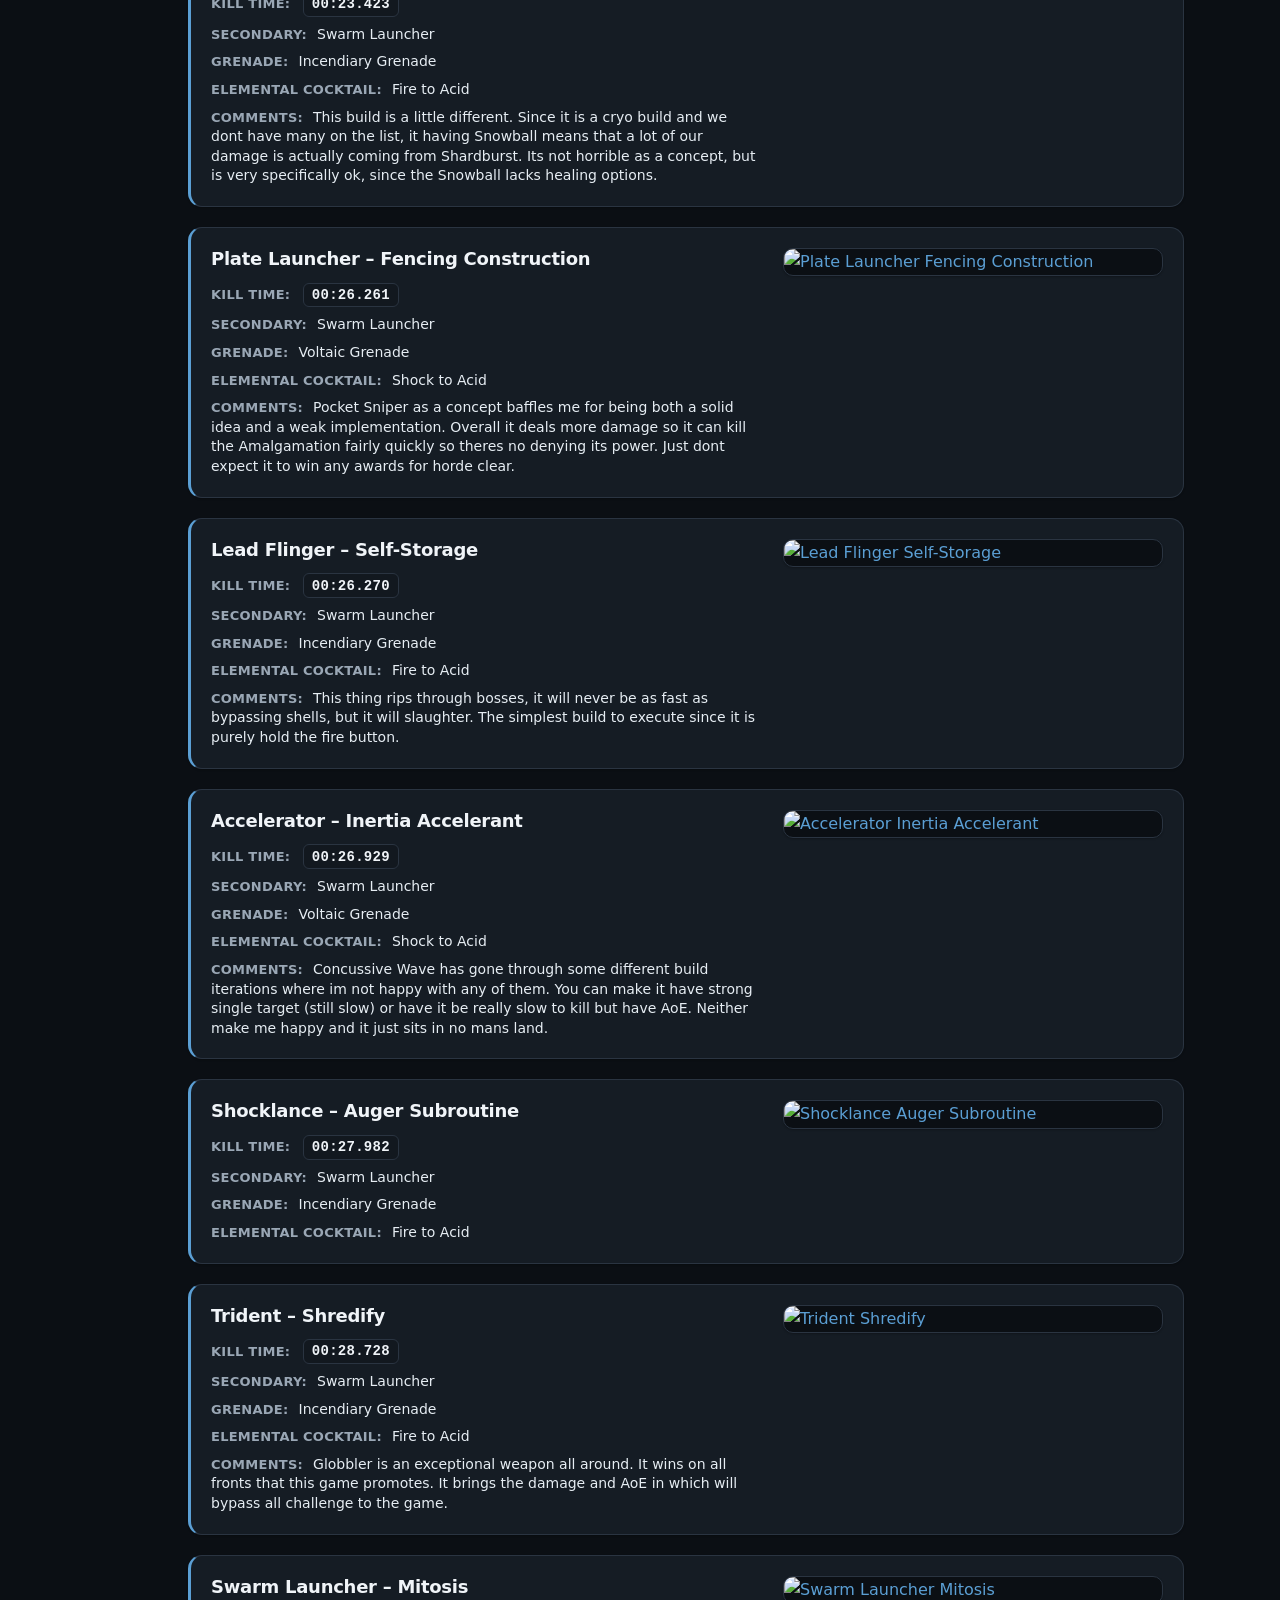
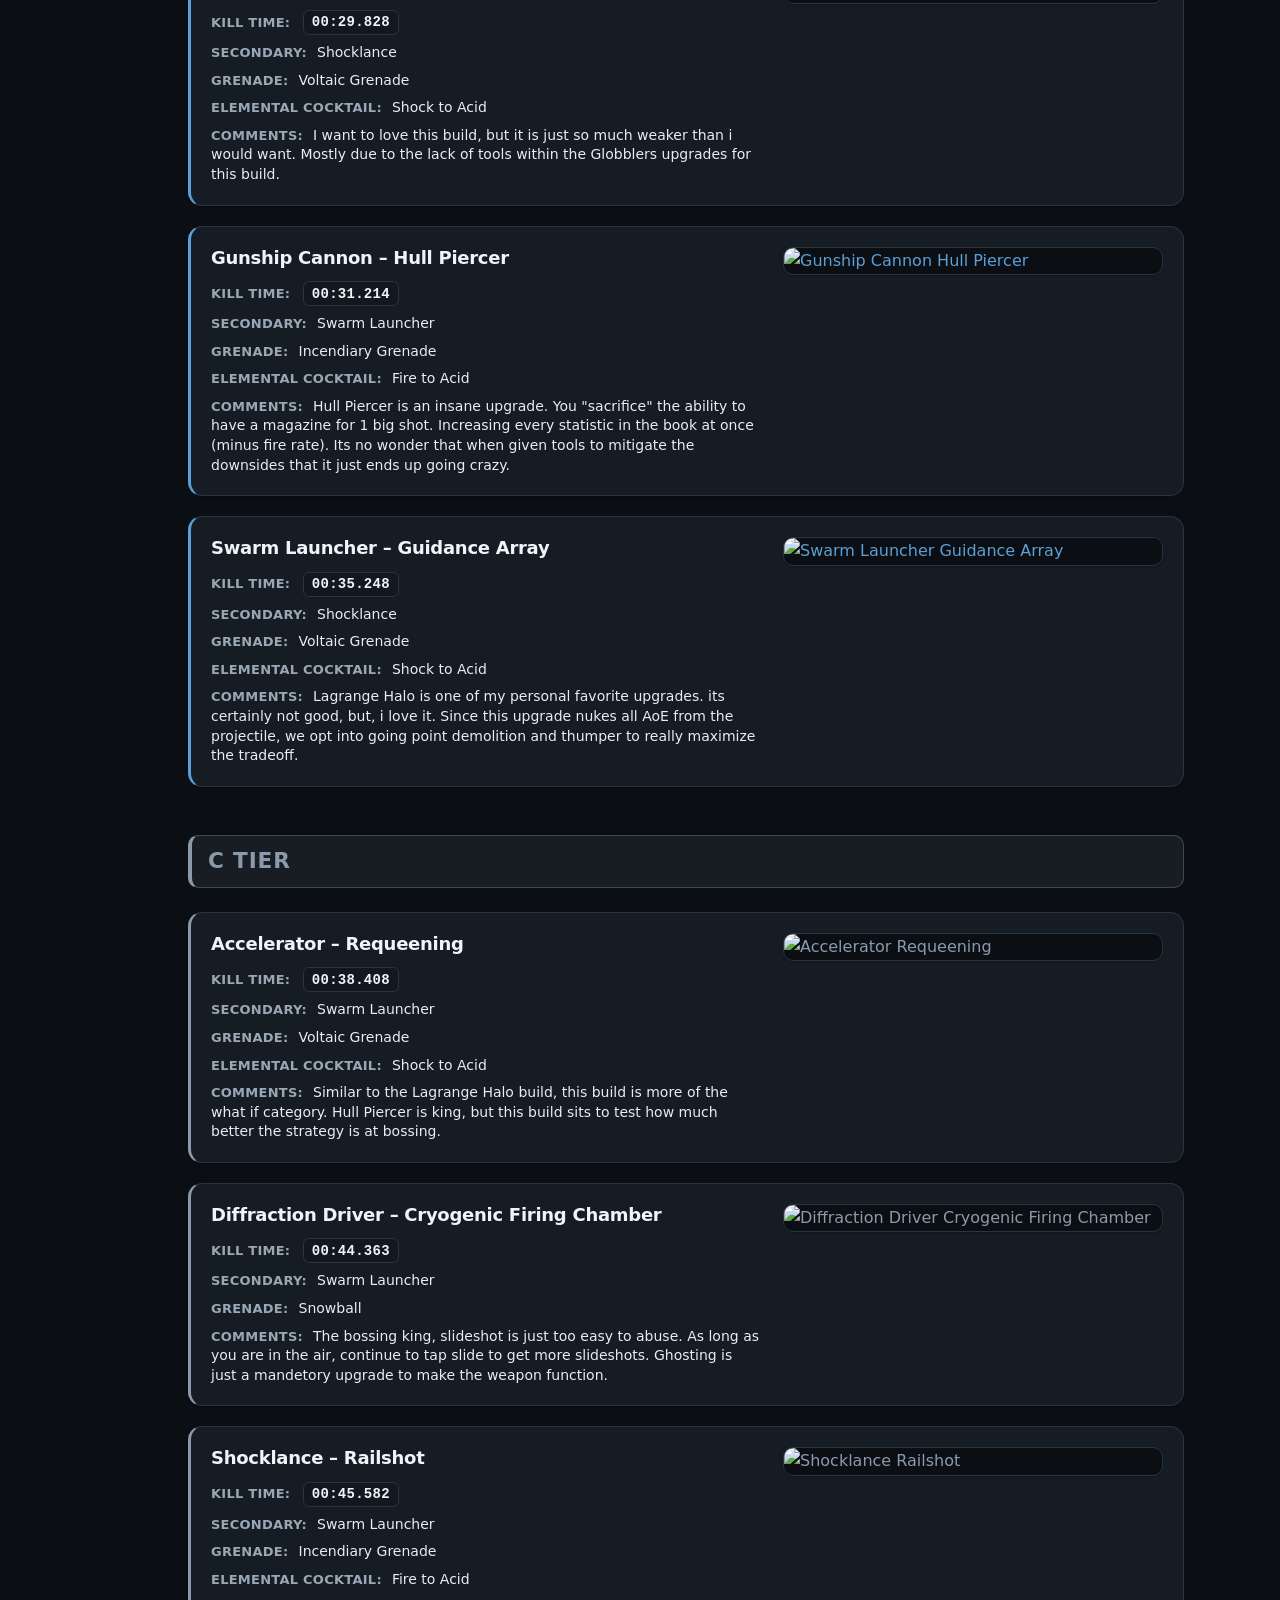
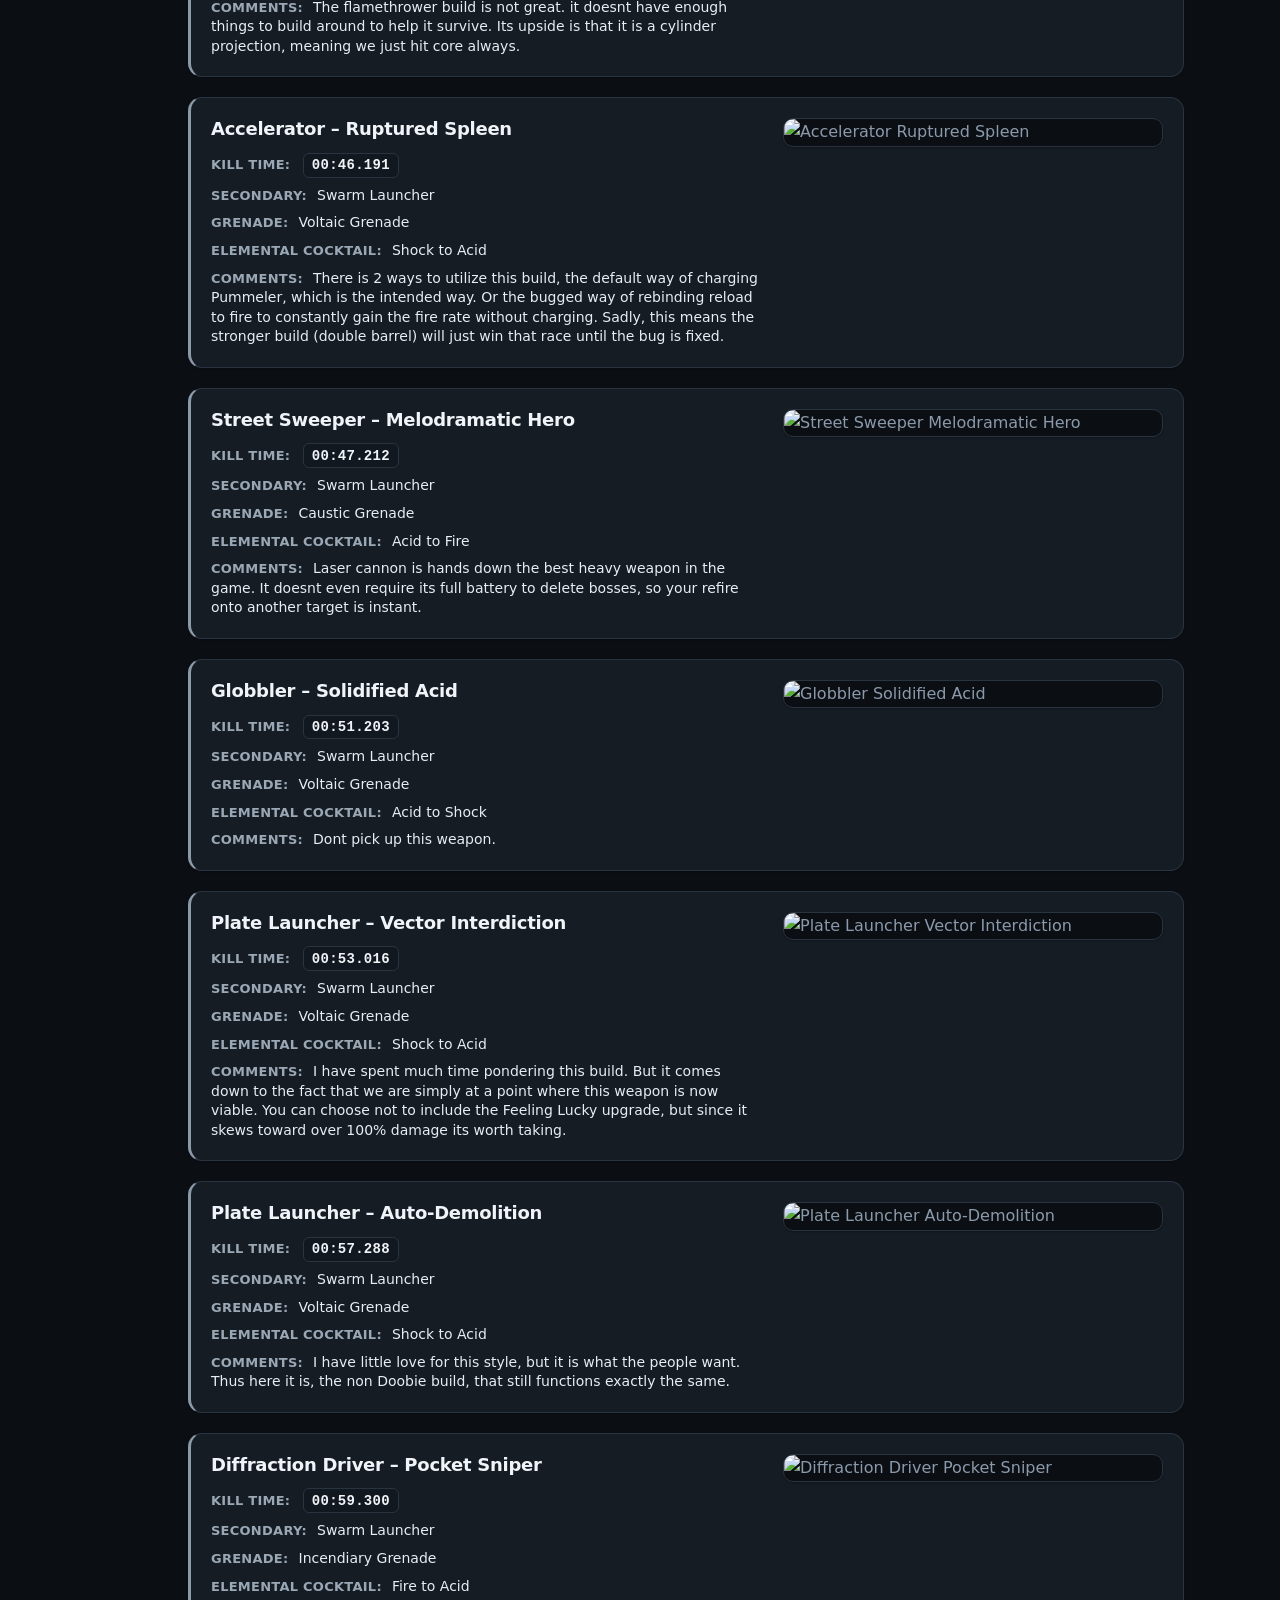
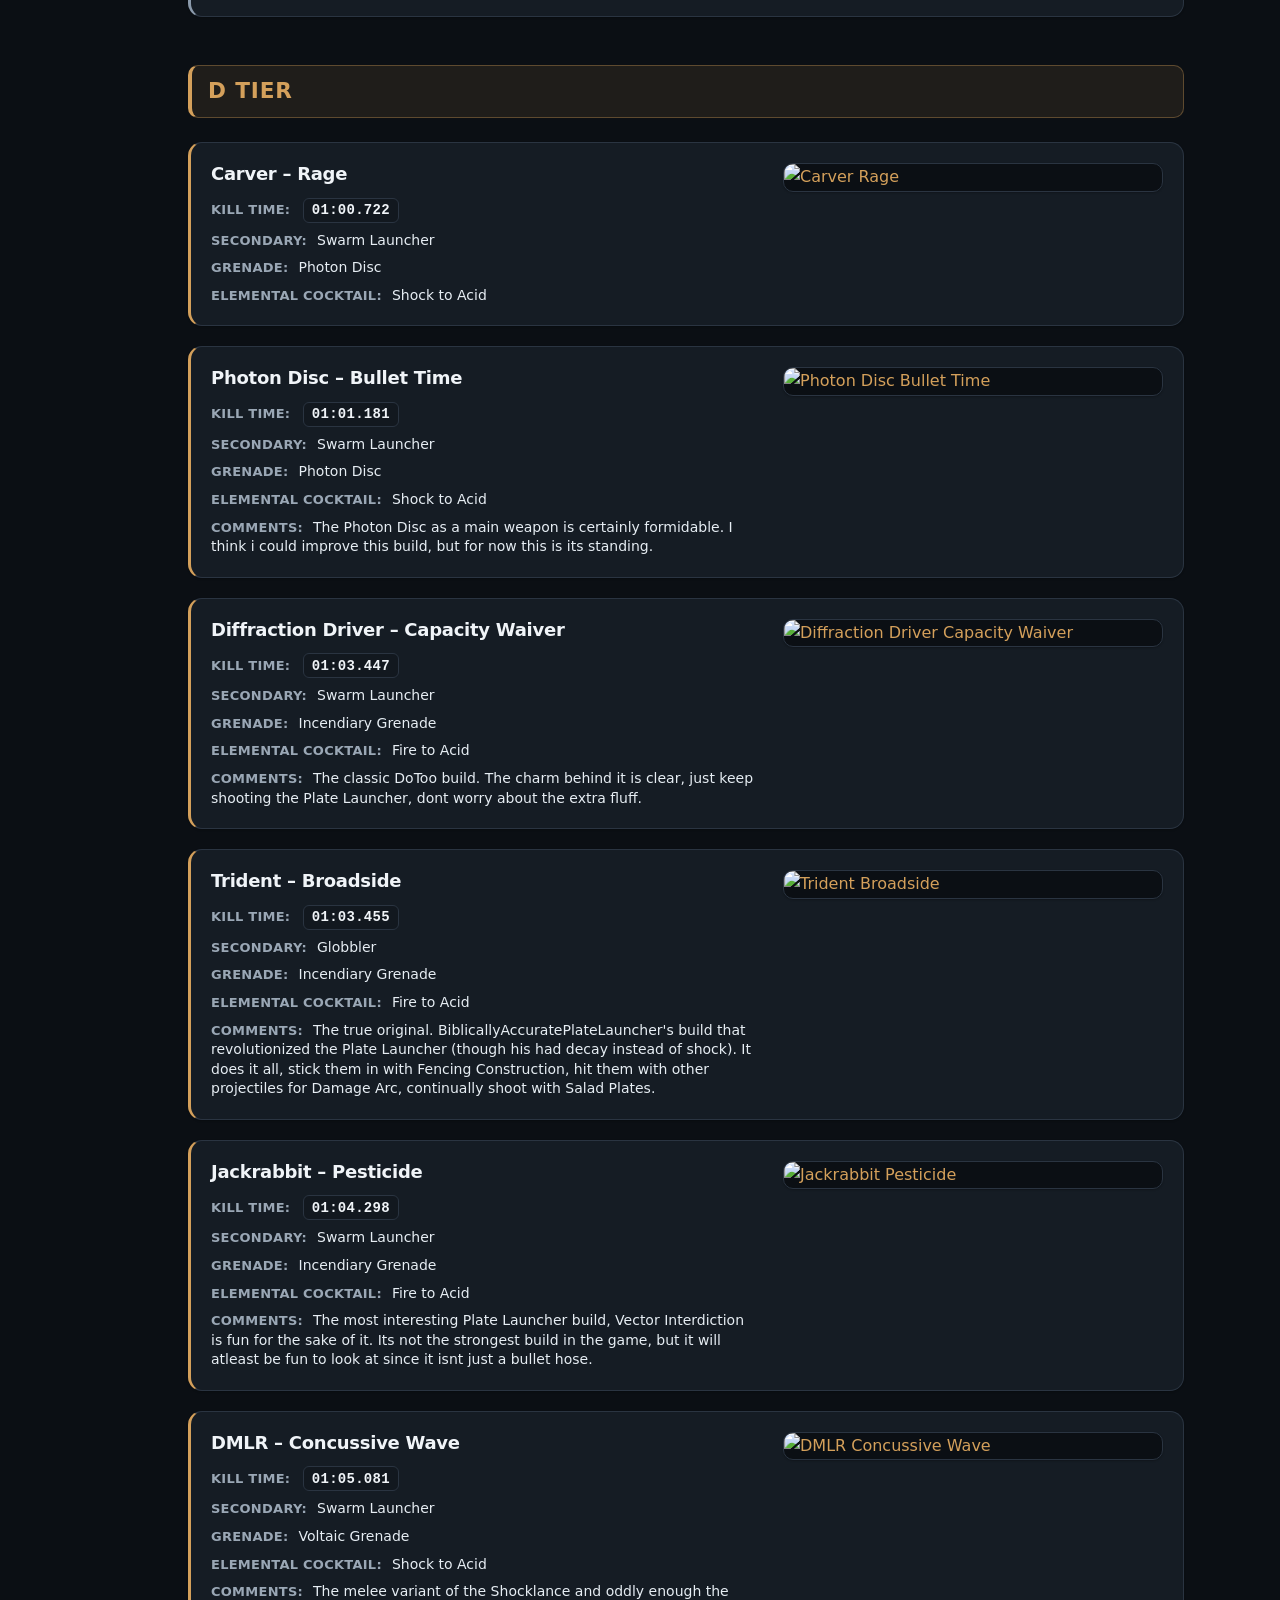
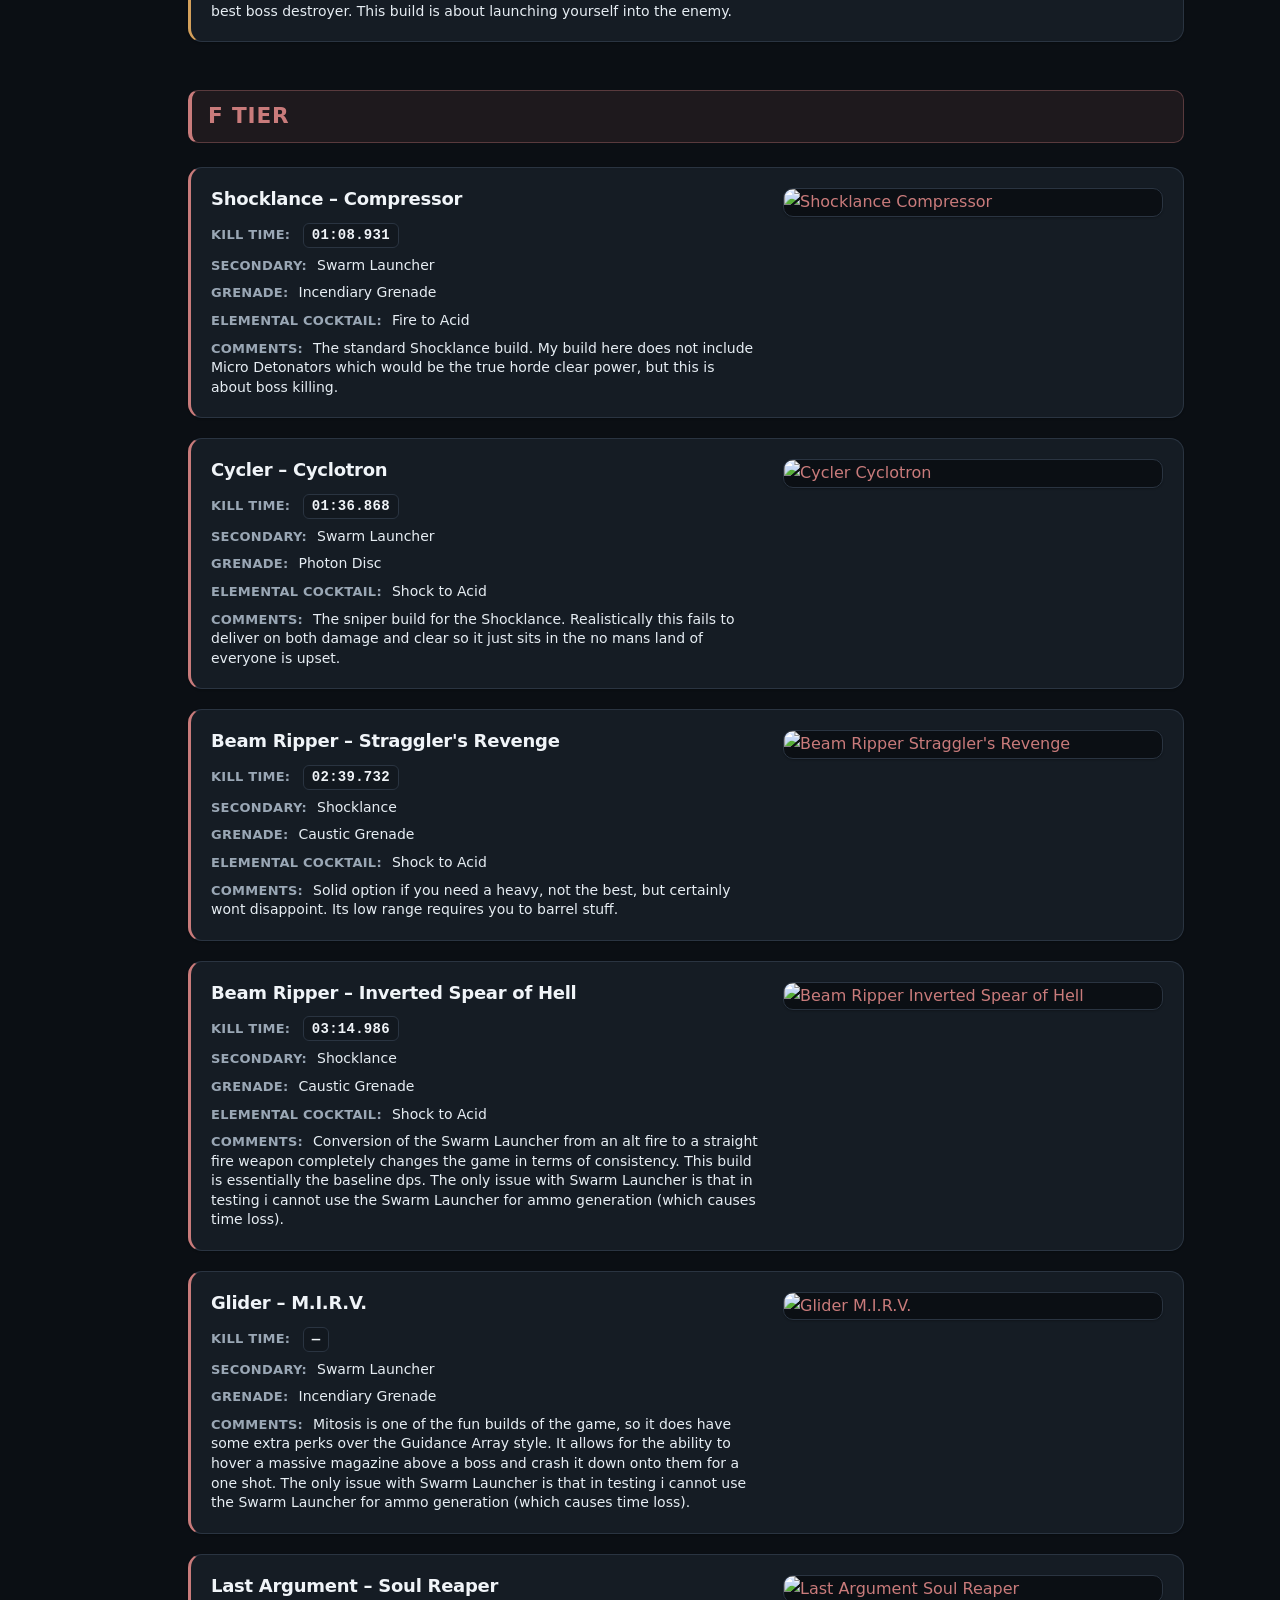
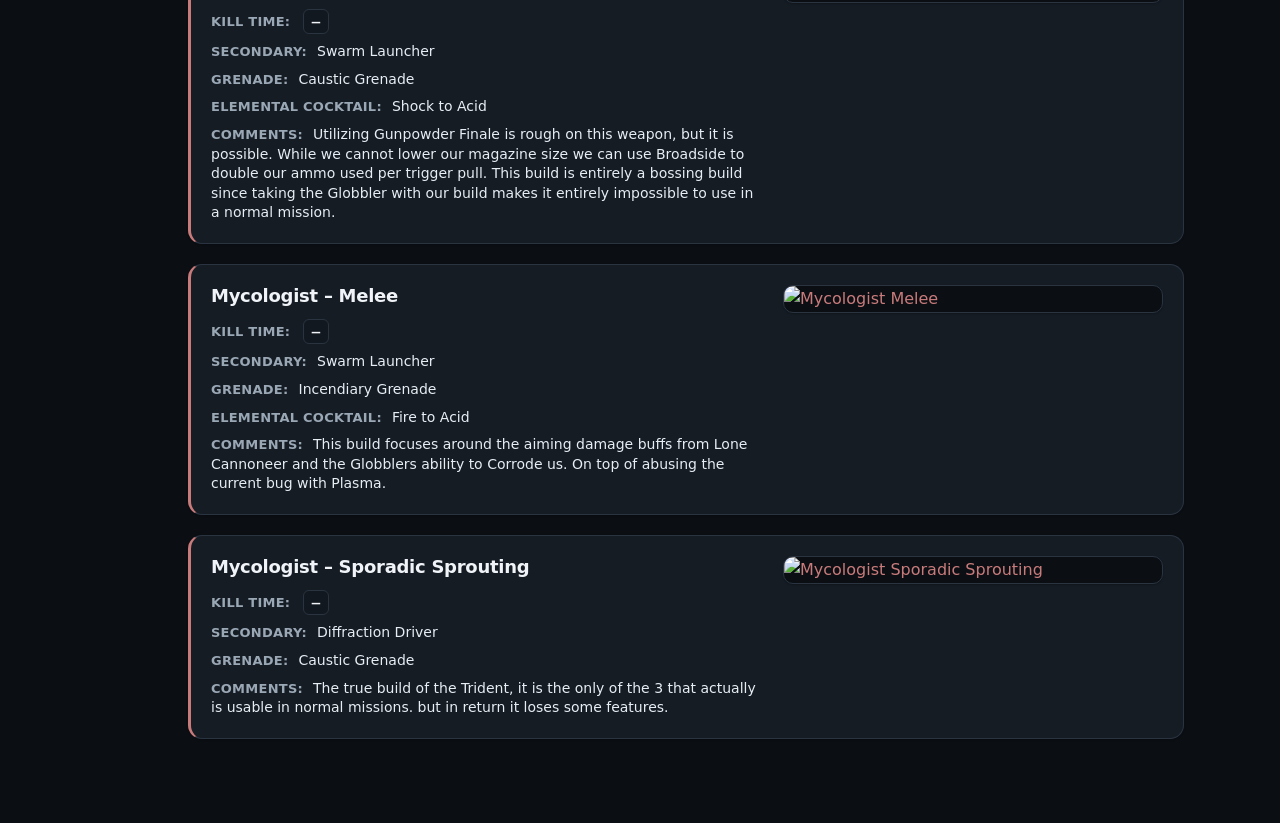
==== commit b2ae435e: "Add files via upload" ====
--- a/builds/no_infusion_builds.html
+++ b/builds/no_infusion_builds.html
@@ -47,6 +47,10 @@
   <div class="build-text">
     <h3>Jackrabbit – Double Barrel</h3>
     <p><strong>Kill Time:</strong> <span class="kill-time">00:10.558</span></p>
+    <p><strong>Secondary:</strong> Swarm Launcher</p>
+    <p><strong>Grenade:</strong> Incendiary Grenade</p>
+    <p><strong>Elemental Cocktail:</strong> Fire to Acid</p>
+    <p><strong>Comments:</strong> All Accelerator builds have the same goal of &quot;how many rockets can i shoot&quot;. This build is the basic implementation of that. Just raw damage increase and volume.</p>
   </div>
   <div class="build-image">
     <img src="https://raw.githubusercontent.com/Little-Sparroh/Mycopunk-Abomination-Image-Repo/main/no_infusion_images/jackrabbit_double_barrel.PNG" alt="Jackrabbit Double Barrel" loading="lazy">
@@ -57,6 +61,10 @@
   <div class="build-text">
     <h3>DMLR – Autocycler</h3>
     <p><strong>Kill Time:</strong> <span class="kill-time">00:14.443</span></p>
+    <p><strong>Secondary:</strong> Swarm Launcher</p>
+    <p><strong>Grenade:</strong> Photon Disc</p>
+    <p><strong>Elemental Cocktail:</strong> Shock to Acid</p>
+    <p><strong>Comments:</strong> The requeening build ends up fun but not a showstopper. Since we now have the tools to make this build work it can stretch its legs. Unfortunately its just not as good scaling as just stacking more speed multipliers.</p>
   </div>
   <div class="build-image">
     <img src="https://raw.githubusercontent.com/Little-Sparroh/Mycopunk-Abomination-Image-Repo/main/no_infusion_images/dmlr_autocycler.PNG" alt="DMLR Autocycler" loading="lazy">
@@ -67,6 +75,10 @@
   <div class="build-text">
     <h3>Gunship Cannon – Thumper</h3>
     <p><strong>Kill Time:</strong> <span class="kill-time">00:14.778</span></p>
+    <p><strong>Secondary:</strong> Swarm Launcher</p>
+    <p><strong>Grenade:</strong> Incendiary Grenade</p>
+    <p><strong>Elemental Cocktail:</strong> Fire to Acid</p>
+    <p><strong>Comments:</strong> This build sacrifices volume of missiles for a very heavy missile. It functions pretty alright in bossing, but id wonder if it even really works in horde clear due to the nature of how it reloads. If you miss too many bullets you just fail to be able to regenerate your ammo.</p>
   </div>
   <div class="build-image">
     <img src="https://raw.githubusercontent.com/Little-Sparroh/Mycopunk-Abomination-Image-Repo/main/no_infusion_images/gunship_cannon_thumper.PNG" alt="Gunship Cannon Thumper" loading="lazy">
@@ -79,6 +91,10 @@
   <div class="build-text">
     <h3>Jackrabbit – Pummeler</h3>
     <p><strong>Kill Time:</strong> <span class="kill-time">00:15.111</span></p>
+    <p><strong>Secondary:</strong> Swarm Launcher</p>
+    <p><strong>Grenade:</strong> Incendiary Grenade</p>
+    <p><strong>Elemental Cocktail:</strong> Fire to Acid</p>
+    <p><strong>Comments:</strong> The problem with utilizing the Beam Ripper within the game is that there is just better options. You will be heavy swapping repeatedly trying to deal enough damage to kill. Especially with Inverted Spear of Hell removing pierce.</p>
   </div>
   <div class="build-image">
     <img src="https://raw.githubusercontent.com/Little-Sparroh/Mycopunk-Abomination-Image-Repo/main/no_infusion_images/jackrabbit_pummeler.PNG" alt="Jackrabbit Pummeler" loading="lazy">
@@ -89,6 +105,10 @@
   <div class="build-text">
     <h3>Trident – Lone Cannoneer</h3>
     <p><strong>Kill Time:</strong> <span class="kill-time">00:15.667</span></p>
+    <p><strong>Secondary:</strong> Globbler</p>
+    <p><strong>Grenade:</strong> Incendiary Grenade</p>
+    <p><strong>Elemental Cocktail:</strong> Fire to Acid</p>
+    <p><strong>Comments:</strong> This Beam Ripper build fares better against the Amalgamation but we are still in the land where we are constantly heavy swapping with an insane amount of downtime.</p>
   </div>
   <div class="build-image">
     <img src="https://raw.githubusercontent.com/Little-Sparroh/Mycopunk-Abomination-Image-Repo/main/no_infusion_images/trident_lone_cannoneer.PNG" alt="Trident Lone Cannoneer" loading="lazy">
@@ -99,6 +119,10 @@
   <div class="build-text">
     <h3>Gunship Cannon – Lagrange Halo</h3>
     <p><strong>Kill Time:</strong> <span class="kill-time">00:16.806</span></p>
+    <p><strong>Secondary:</strong> Swarm Launcher</p>
+    <p><strong>Grenade:</strong> Incendiary Grenade</p>
+    <p><strong>Elemental Cocktail:</strong> Fire to Acid</p>
+    <p><strong>Comments:</strong> While the Carver is very middling in bossing, this weapon actually is very solid now with Turkey&#x27;s Bloodlust. That being said, in Amalgamation Hunt, just dont bring it.</p>
   </div>
   <div class="build-image">
     <img src="https://raw.githubusercontent.com/Little-Sparroh/Mycopunk-Abomination-Image-Repo/main/no_infusion_images/gunship_cannon_lagrange_halo.PNG" alt="Gunship Cannon Lagrange Halo" loading="lazy">
@@ -109,6 +133,10 @@
   <div class="build-text">
     <h3>Laser Cannon – Scorched Earth</h3>
     <p><strong>Kill Time:</strong> <span class="kill-time">00:17.595</span></p>
+    <p><strong>Secondary:</strong> Swarm Launcher</p>
+    <p><strong>Grenade:</strong> Caustic Grenade</p>
+    <p><strong>Elemental Cocktail:</strong> Fire to Acid</p>
+    <p><strong>Comments:</strong> The weaker overall version of the cycler, it struggles harder with healing and damage since it requires more overall space to accomplish its natural goal. So we miss out on some basic upgrades.</p>
   </div>
   <div class="build-image">
     <img src="https://raw.githubusercontent.com/Little-Sparroh/Mycopunk-Abomination-Image-Repo/main/no_infusion_images/laser_cannon_scorched_earth.PNG" alt="Laser Cannon Scorched Earth" loading="lazy">
@@ -119,6 +147,10 @@
   <div class="build-text">
     <h3>Globbler – Flood</h3>
     <p><strong>Kill Time:</strong> <span class="kill-time">00:17.925</span></p>
+    <p><strong>Secondary:</strong> Swarm Launcher</p>
+    <p><strong>Grenade:</strong> Caustic Grenade</p>
+    <p><strong>Elemental Cocktail:</strong> Acid to Fire</p>
+    <p><strong>Comments:</strong> Infinity Burn will go down as the most safe build you can go while also not being strong. It gets the job done eventually. But, since the Cycler isnt a very powerful weapon it gets downgraded to relying on Internal Combustion in order to function.</p>
   </div>
   <div class="build-image">
     <img src="https://raw.githubusercontent.com/Little-Sparroh/Mycopunk-Abomination-Image-Repo/main/no_infusion_images/globbler_flood.PNG" alt="Globbler Flood" loading="lazy">
@@ -129,6 +161,10 @@
   <div class="build-text">
     <h3>Lead Flinger – Big Fat Doobie</h3>
     <p><strong>Kill Time:</strong> <span class="kill-time">00:21.210</span></p>
+    <p><strong>Secondary:</strong> Swarm Launcher</p>
+    <p><strong>Grenade:</strong> Incendiary Grenade</p>
+    <p><strong>Elemental Cocktail:</strong> Fire to Acid</p>
+    <p><strong>Comments:</strong> Diffraction Driver is nowhere near the top of the power charts, but it is a solid weapon. Its ceiling isnt that great but it, much like the Cycler, relies on Internal Combustion to offset its lack of damage.</p>
   </div>
   <div class="build-image">
     <img src="https://raw.githubusercontent.com/Little-Sparroh/Mycopunk-Abomination-Image-Repo/main/no_infusion_images/lead_flinger_big_fat_doobie.PNG" alt="Lead Flinger Big Fat Doobie" loading="lazy">
@@ -141,6 +177,10 @@
   <div class="build-text">
     <h3>Cycler – Infinity Burn</h3>
     <p><strong>Kill Time:</strong> <span class="kill-time">00:23.423</span></p>
+    <p><strong>Secondary:</strong> Swarm Launcher</p>
+    <p><strong>Grenade:</strong> Incendiary Grenade</p>
+    <p><strong>Elemental Cocktail:</strong> Fire to Acid</p>
+    <p><strong>Comments:</strong> This build is a little different. Since it is a cryo build and we dont have many on the list, it having Snowball means that a lot of our damage is actually coming from Shardburst. Its not horrible as a concept, but is very specifically ok, since the Snowball lacks healing options.</p>
   </div>
   <div class="build-image">
     <img src="https://raw.githubusercontent.com/Little-Sparroh/Mycopunk-Abomination-Image-Repo/main/no_infusion_images/cycler_infinity_burn.PNG" alt="Cycler Infinity Burn" loading="lazy">
@@ -151,6 +191,10 @@
   <div class="build-text">
     <h3>Plate Launcher – Fencing Construction</h3>
     <p><strong>Kill Time:</strong> <span class="kill-time">00:26.261</span></p>
+    <p><strong>Secondary:</strong> Swarm Launcher</p>
+    <p><strong>Grenade:</strong> Voltaic Grenade</p>
+    <p><strong>Elemental Cocktail:</strong> Shock to Acid</p>
+    <p><strong>Comments:</strong> Pocket Sniper as a concept baffles me for being both a solid idea and a weak implementation. Overall it deals more damage so it can kill the Amalgamation fairly quickly so theres no denying its power. Just dont expect it to win any awards for horde clear.</p>
   </div>
   <div class="build-image">
     <img src="https://raw.githubusercontent.com/Little-Sparroh/Mycopunk-Abomination-Image-Repo/main/no_infusion_images/plate_launcher_fencing_construction.PNG" alt="Plate Launcher Fencing Construction" loading="lazy">
@@ -161,6 +205,10 @@
   <div class="build-text">
     <h3>Lead Flinger – Self-Storage</h3>
     <p><strong>Kill Time:</strong> <span class="kill-time">00:26.270</span></p>
+    <p><strong>Secondary:</strong> Swarm Launcher</p>
+    <p><strong>Grenade:</strong> Incendiary Grenade</p>
+    <p><strong>Elemental Cocktail:</strong> Fire to Acid</p>
+    <p><strong>Comments:</strong> This thing rips through bosses, it will never be as fast as bypassing shells, but it will slaughter. The simplest build to execute since it is purely hold the fire button.</p>
   </div>
   <div class="build-image">
     <img src="https://raw.githubusercontent.com/Little-Sparroh/Mycopunk-Abomination-Image-Repo/main/no_infusion_images/lead_flinger_self_storage.PNG" alt="Lead Flinger Self-Storage" loading="lazy">
@@ -171,6 +219,10 @@
   <div class="build-text">
     <h3>Accelerator – Inertia Accelerant</h3>
     <p><strong>Kill Time:</strong> <span class="kill-time">00:26.929</span></p>
+    <p><strong>Secondary:</strong> Swarm Launcher</p>
+    <p><strong>Grenade:</strong> Voltaic Grenade</p>
+    <p><strong>Elemental Cocktail:</strong> Shock to Acid</p>
+    <p><strong>Comments:</strong> Concussive Wave has gone through some different build iterations where im not happy with any of them. You can make it have strong single target (still slow) or have it be really slow to kill but have AoE. Neither make me happy and it just sits in no mans land.</p>
   </div>
   <div class="build-image">
     <img src="https://raw.githubusercontent.com/Little-Sparroh/Mycopunk-Abomination-Image-Repo/main/no_infusion_images/accelerator_inertia_accelerant.PNG" alt="Accelerator Inertia Accelerant" loading="lazy">
@@ -181,6 +233,9 @@
   <div class="build-text">
     <h3>Shocklance – Auger Subroutine</h3>
     <p><strong>Kill Time:</strong> <span class="kill-time">00:27.982</span></p>
+    <p><strong>Secondary:</strong> Swarm Launcher</p>
+    <p><strong>Grenade:</strong> Incendiary Grenade</p>
+    <p><strong>Elemental Cocktail:</strong> Fire to Acid</p>
   </div>
   <div class="build-image">
     <img src="https://raw.githubusercontent.com/Little-Sparroh/Mycopunk-Abomination-Image-Repo/main/no_infusion_images/shocklance_auger_subroutine.PNG" alt="Shocklance Auger Subroutine" loading="lazy">
@@ -191,6 +246,10 @@
   <div class="build-text">
     <h3>Trident – Shredify</h3>
     <p><strong>Kill Time:</strong> <span class="kill-time">00:28.728</span></p>
+    <p><strong>Secondary:</strong> Swarm Launcher</p>
+    <p><strong>Grenade:</strong> Incendiary Grenade</p>
+    <p><strong>Elemental Cocktail:</strong> Fire to Acid</p>
+    <p><strong>Comments:</strong> Globbler is an exceptional weapon all around. It wins on all fronts that this game promotes. It brings the damage and AoE in which will bypass all challenge to the game.</p>
   </div>
   <div class="build-image">
     <img src="https://raw.githubusercontent.com/Little-Sparroh/Mycopunk-Abomination-Image-Repo/main/no_infusion_images/trident_shredify.PNG" alt="Trident Shredify" loading="lazy">
@@ -201,6 +260,10 @@
   <div class="build-text">
     <h3>Swarm Launcher – Mitosis</h3>
     <p><strong>Kill Time:</strong> <span class="kill-time">00:29.828</span></p>
+    <p><strong>Secondary:</strong> Shocklance</p>
+    <p><strong>Grenade:</strong> Voltaic Grenade</p>
+    <p><strong>Elemental Cocktail:</strong> Shock to Acid</p>
+    <p><strong>Comments:</strong> I want to love this build, but it is just so much weaker than i would want. Mostly due to the lack of tools within the Globblers upgrades for this build.</p>
   </div>
   <div class="build-image">
     <img src="https://raw.githubusercontent.com/Little-Sparroh/Mycopunk-Abomination-Image-Repo/main/no_infusion_images/swarm_launcher_mitosis.PNG" alt="Swarm Launcher Mitosis" loading="lazy">
@@ -211,6 +274,10 @@
   <div class="build-text">
     <h3>Gunship Cannon – Hull Piercer</h3>
     <p><strong>Kill Time:</strong> <span class="kill-time">00:31.214</span></p>
+    <p><strong>Secondary:</strong> Swarm Launcher</p>
+    <p><strong>Grenade:</strong> Incendiary Grenade</p>
+    <p><strong>Elemental Cocktail:</strong> Fire to Acid</p>
+    <p><strong>Comments:</strong> Hull Piercer is an insane upgrade. You &quot;sacrifice&quot; the ability to have a magazine for 1 big shot. Increasing every statistic in the book at once (minus fire rate). Its no wonder that when given tools to mitigate the downsides that it just ends up going crazy.</p>
   </div>
   <div class="build-image">
     <img src="https://raw.githubusercontent.com/Little-Sparroh/Mycopunk-Abomination-Image-Repo/main/no_infusion_images/gunship_cannon_hull_piercer.PNG" alt="Gunship Cannon Hull Piercer" loading="lazy">
@@ -221,6 +288,10 @@
   <div class="build-text">
     <h3>Swarm Launcher – Guidance Array</h3>
     <p><strong>Kill Time:</strong> <span class="kill-time">00:35.248</span></p>
+    <p><strong>Secondary:</strong> Shocklance</p>
+    <p><strong>Grenade:</strong> Voltaic Grenade</p>
+    <p><strong>Elemental Cocktail:</strong> Shock to Acid</p>
+    <p><strong>Comments:</strong> Lagrange Halo is one of my personal favorite upgrades. its certainly not good, but, i love it. Since this upgrade nukes all AoE from the projectile, we opt into going point demolition and thumper to really maximize the tradeoff.</p>
   </div>
   <div class="build-image">
     <img src="https://raw.githubusercontent.com/Little-Sparroh/Mycopunk-Abomination-Image-Repo/main/no_infusion_images/swarm_launcher_guidance_array.PNG" alt="Swarm Launcher Guidance Array" loading="lazy">
@@ -233,6 +304,10 @@
   <div class="build-text">
     <h3>Accelerator – Requeening</h3>
     <p><strong>Kill Time:</strong> <span class="kill-time">00:38.408</span></p>
+    <p><strong>Secondary:</strong> Swarm Launcher</p>
+    <p><strong>Grenade:</strong> Voltaic Grenade</p>
+    <p><strong>Elemental Cocktail:</strong> Shock to Acid</p>
+    <p><strong>Comments:</strong> Similar to the Lagrange Halo build, this build is more of the what if category. Hull Piercer is king, but this build sits to test how much better the strategy is at bossing.</p>
   </div>
   <div class="build-image">
     <img src="https://raw.githubusercontent.com/Little-Sparroh/Mycopunk-Abomination-Image-Repo/main/no_infusion_images/accelerator_requeening.PNG" alt="Accelerator Requeening" loading="lazy">
@@ -243,6 +318,9 @@
   <div class="build-text">
     <h3>Diffraction Driver – Cryogenic Firing Chamber</h3>
     <p><strong>Kill Time:</strong> <span class="kill-time">00:44.363</span></p>
+    <p><strong>Secondary:</strong> Swarm Launcher</p>
+    <p><strong>Grenade:</strong> Snowball</p>
+    <p><strong>Comments:</strong> The bossing king, slideshot is just too easy to abuse. As long as you are in the air, continue to tap slide to get more slideshots. Ghosting is just a mandetory upgrade to make the weapon function.</p>
   </div>
   <div class="build-image">
     <img src="https://raw.githubusercontent.com/Little-Sparroh/Mycopunk-Abomination-Image-Repo/main/no_infusion_images/diffraction_driver_cryogenic_firing_chamber.PNG" alt="Diffraction Driver Cryogenic Firing Chamber" loading="lazy">
@@ -253,6 +331,10 @@
   <div class="build-text">
     <h3>Shocklance – Railshot</h3>
     <p><strong>Kill Time:</strong> <span class="kill-time">00:45.582</span></p>
+    <p><strong>Secondary:</strong> Swarm Launcher</p>
+    <p><strong>Grenade:</strong> Incendiary Grenade</p>
+    <p><strong>Elemental Cocktail:</strong> Fire to Acid</p>
+    <p><strong>Comments:</strong> The flamethrower build is not great. it doesnt have enough things to build around to help it survive. Its upside is that it is a cylinder projection, meaning we just hit core always.</p>
   </div>
   <div class="build-image">
     <img src="https://raw.githubusercontent.com/Little-Sparroh/Mycopunk-Abomination-Image-Repo/main/no_infusion_images/shocklance_railshot.PNG" alt="Shocklance Railshot" loading="lazy">
@@ -263,6 +345,10 @@
   <div class="build-text">
     <h3>Accelerator – Ruptured Spleen</h3>
     <p><strong>Kill Time:</strong> <span class="kill-time">00:46.191</span></p>
+    <p><strong>Secondary:</strong> Swarm Launcher</p>
+    <p><strong>Grenade:</strong> Voltaic Grenade</p>
+    <p><strong>Elemental Cocktail:</strong> Shock to Acid</p>
+    <p><strong>Comments:</strong> There is 2 ways to utilize this build, the default way of charging Pummeler, which is the intended way. Or the bugged way of rebinding reload to fire to constantly gain the fire rate without charging. Sadly, this means the stronger build (double barrel) will just win that race until the bug is fixed.</p>
   </div>
   <div class="build-image">
     <img src="https://raw.githubusercontent.com/Little-Sparroh/Mycopunk-Abomination-Image-Repo/main/no_infusion_images/accelerator_ruptured_spleen.PNG" alt="Accelerator Ruptured Spleen" loading="lazy">
@@ -273,6 +359,10 @@
   <div class="build-text">
     <h3>Street Sweeper – Melodramatic Hero</h3>
     <p><strong>Kill Time:</strong> <span class="kill-time">00:47.212</span></p>
+    <p><strong>Secondary:</strong> Swarm Launcher</p>
+    <p><strong>Grenade:</strong> Caustic Grenade</p>
+    <p><strong>Elemental Cocktail:</strong> Acid to Fire</p>
+    <p><strong>Comments:</strong> Laser cannon is hands down the best heavy weapon in the game. It doesnt even require its full battery to delete bosses, so your refire onto another target is instant.</p>
   </div>
   <div class="build-image">
     <img src="https://raw.githubusercontent.com/Little-Sparroh/Mycopunk-Abomination-Image-Repo/main/no_infusion_images/street_sweeper_melodramatic_hero.PNG" alt="Street Sweeper Melodramatic Hero" loading="lazy">
@@ -283,6 +373,10 @@
   <div class="build-text">
     <h3>Globbler – Solidified Acid</h3>
     <p><strong>Kill Time:</strong> <span class="kill-time">00:51.203</span></p>
+    <p><strong>Secondary:</strong> Swarm Launcher</p>
+    <p><strong>Grenade:</strong> Voltaic Grenade</p>
+    <p><strong>Elemental Cocktail:</strong> Acid to Shock</p>
+    <p><strong>Comments:</strong> Dont pick up this weapon.</p>
   </div>
   <div class="build-image">
     <img src="https://raw.githubusercontent.com/Little-Sparroh/Mycopunk-Abomination-Image-Repo/main/no_infusion_images/globbler_solidified_acid.PNG" alt="Globbler Solidified Acid" loading="lazy">
@@ -293,6 +387,10 @@
   <div class="build-text">
     <h3>Plate Launcher – Vector Interdiction</h3>
     <p><strong>Kill Time:</strong> <span class="kill-time">00:53.016</span></p>
+    <p><strong>Secondary:</strong> Swarm Launcher</p>
+    <p><strong>Grenade:</strong> Voltaic Grenade</p>
+    <p><strong>Elemental Cocktail:</strong> Shock to Acid</p>
+    <p><strong>Comments:</strong> I have spent much time pondering this build. But it comes down to the fact that we are simply at a point where this weapon is now viable. You can choose not to include the Feeling Lucky upgrade, but since it skews toward over 100% damage its worth taking.</p>
   </div>
   <div class="build-image">
     <img src="https://raw.githubusercontent.com/Little-Sparroh/Mycopunk-Abomination-Image-Repo/main/no_infusion_images/plate_launcher_vector_interdiction.PNG" alt="Plate Launcher Vector Interdiction" loading="lazy">
@@ -303,6 +401,10 @@
   <div class="build-text">
     <h3>Plate Launcher – Auto-Demolition</h3>
     <p><strong>Kill Time:</strong> <span class="kill-time">00:57.288</span></p>
+    <p><strong>Secondary:</strong> Swarm Launcher</p>
+    <p><strong>Grenade:</strong> Voltaic Grenade</p>
+    <p><strong>Elemental Cocktail:</strong> Shock to Acid</p>
+    <p><strong>Comments:</strong> I have little love for this style, but it is what the people want. Thus here it is, the non Doobie build, that still functions exactly the same.</p>
   </div>
   <div class="build-image">
     <img src="https://raw.githubusercontent.com/Little-Sparroh/Mycopunk-Abomination-Image-Repo/main/no_infusion_images/plate_launcher_auto_demolition.PNG" alt="Plate Launcher Auto-Demolition" loading="lazy">
@@ -313,6 +415,9 @@
   <div class="build-text">
     <h3>Diffraction Driver – Pocket Sniper</h3>
     <p><strong>Kill Time:</strong> <span class="kill-time">00:59.300</span></p>
+    <p><strong>Secondary:</strong> Swarm Launcher</p>
+    <p><strong>Grenade:</strong> Incendiary Grenade</p>
+    <p><strong>Elemental Cocktail:</strong> Fire to Acid</p>
   </div>
   <div class="build-image">
     <img src="https://raw.githubusercontent.com/Little-Sparroh/Mycopunk-Abomination-Image-Repo/main/no_infusion_images/diffraction_driver_pocket_sniper.PNG" alt="Diffraction Driver Pocket Sniper" loading="lazy">
@@ -325,6 +430,9 @@
   <div class="build-text">
     <h3>Carver – Rage</h3>
     <p><strong>Kill Time:</strong> <span class="kill-time">01:00.722</span></p>
+    <p><strong>Secondary:</strong> Swarm Launcher</p>
+    <p><strong>Grenade:</strong> Photon Disc</p>
+    <p><strong>Elemental Cocktail:</strong> Shock to Acid</p>
   </div>
   <div class="build-image">
     <img src="https://raw.githubusercontent.com/Little-Sparroh/Mycopunk-Abomination-Image-Repo/main/no_infusion_images/carver_rage.PNG" alt="Carver Rage" loading="lazy">
@@ -335,6 +443,10 @@
   <div class="build-text">
     <h3>Photon Disc – Bullet Time</h3>
     <p><strong>Kill Time:</strong> <span class="kill-time">01:01.181</span></p>
+    <p><strong>Secondary:</strong> Swarm Launcher</p>
+    <p><strong>Grenade:</strong> Photon Disc</p>
+    <p><strong>Elemental Cocktail:</strong> Shock to Acid</p>
+    <p><strong>Comments:</strong> The Photon Disc as a main weapon is certainly formidable. I think i could improve this build, but for now this is its standing.</p>
   </div>
   <div class="build-image">
     <img src="https://raw.githubusercontent.com/Little-Sparroh/Mycopunk-Abomination-Image-Repo/main/no_infusion_images/photon_disc_bullet_time.PNG" alt="Photon Disc Bullet Time" loading="lazy">
@@ -345,6 +457,10 @@
   <div class="build-text">
     <h3>Diffraction Driver – Capacity Waiver</h3>
     <p><strong>Kill Time:</strong> <span class="kill-time">01:03.447</span></p>
+    <p><strong>Secondary:</strong> Swarm Launcher</p>
+    <p><strong>Grenade:</strong> Incendiary Grenade</p>
+    <p><strong>Elemental Cocktail:</strong> Fire to Acid</p>
+    <p><strong>Comments:</strong> The classic DoToo build. The charm behind it is clear, just keep shooting the Plate Launcher, dont worry about the extra fluff.</p>
   </div>
   <div class="build-image">
     <img src="https://raw.githubusercontent.com/Little-Sparroh/Mycopunk-Abomination-Image-Repo/main/no_infusion_images/diffraction_driver_capacity_waiver.PNG" alt="Diffraction Driver Capacity Waiver" loading="lazy">
@@ -355,6 +471,10 @@
   <div class="build-text">
     <h3>Trident – Broadside</h3>
     <p><strong>Kill Time:</strong> <span class="kill-time">01:03.455</span></p>
+    <p><strong>Secondary:</strong> Globbler</p>
+    <p><strong>Grenade:</strong> Incendiary Grenade</p>
+    <p><strong>Elemental Cocktail:</strong> Fire to Acid</p>
+    <p><strong>Comments:</strong> The true original. BiblicallyAccuratePlateLauncher&#x27;s build that revolutionized the Plate Launcher (though his had decay instead of shock). It does it all, stick them in with Fencing Construction, hit them with other projectiles for Damage Arc, continually shoot with Salad Plates.</p>
   </div>
   <div class="build-image">
     <img src="https://raw.githubusercontent.com/Little-Sparroh/Mycopunk-Abomination-Image-Repo/main/no_infusion_images/trident_broadside.PNG" alt="Trident Broadside" loading="lazy">
@@ -365,6 +485,10 @@
   <div class="build-text">
     <h3>Jackrabbit – Pesticide</h3>
     <p><strong>Kill Time:</strong> <span class="kill-time">01:04.298</span></p>
+    <p><strong>Secondary:</strong> Swarm Launcher</p>
+    <p><strong>Grenade:</strong> Incendiary Grenade</p>
+    <p><strong>Elemental Cocktail:</strong> Fire to Acid</p>
+    <p><strong>Comments:</strong> The most interesting Plate Launcher build, Vector Interdiction is fun for the sake of it. Its not the strongest build in the game, but it will atleast be fun to look at since it isnt just a bullet hose.</p>
   </div>
   <div class="build-image">
     <img src="https://raw.githubusercontent.com/Little-Sparroh/Mycopunk-Abomination-Image-Repo/main/no_infusion_images/jackrabbit_pesticide.PNG" alt="Jackrabbit Pesticide" loading="lazy">
@@ -375,6 +499,10 @@
   <div class="build-text">
     <h3>DMLR – Concussive Wave</h3>
     <p><strong>Kill Time:</strong> <span class="kill-time">01:05.081</span></p>
+    <p><strong>Secondary:</strong> Swarm Launcher</p>
+    <p><strong>Grenade:</strong> Voltaic Grenade</p>
+    <p><strong>Elemental Cocktail:</strong> Shock to Acid</p>
+    <p><strong>Comments:</strong> The melee variant of the Shocklance and oddly enough the best boss destroyer. This build is about launching yourself into the enemy.</p>
   </div>
   <div class="build-image">
     <img src="https://raw.githubusercontent.com/Little-Sparroh/Mycopunk-Abomination-Image-Repo/main/no_infusion_images/dmlr_concussive_wave.PNG" alt="DMLR Concussive Wave" loading="lazy">
@@ -387,6 +515,10 @@
   <div class="build-text">
     <h3>Shocklance – Compressor</h3>
     <p><strong>Kill Time:</strong> <span class="kill-time">01:08.931</span></p>
+    <p><strong>Secondary:</strong> Swarm Launcher</p>
+    <p><strong>Grenade:</strong> Incendiary Grenade</p>
+    <p><strong>Elemental Cocktail:</strong> Fire to Acid</p>
+    <p><strong>Comments:</strong> The standard Shocklance build. My build here does not include Micro Detonators which would be the true horde clear power, but this is about boss killing.</p>
   </div>
   <div class="build-image">
     <img src="https://raw.githubusercontent.com/Little-Sparroh/Mycopunk-Abomination-Image-Repo/main/no_infusion_images/shocklance_compressor.PNG" alt="Shocklance Compressor" loading="lazy">
@@ -397,6 +529,10 @@
   <div class="build-text">
     <h3>Cycler – Cyclotron</h3>
     <p><strong>Kill Time:</strong> <span class="kill-time">01:36.868</span></p>
+    <p><strong>Secondary:</strong> Swarm Launcher</p>
+    <p><strong>Grenade:</strong> Photon Disc</p>
+    <p><strong>Elemental Cocktail:</strong> Shock to Acid</p>
+    <p><strong>Comments:</strong> The sniper build for the Shocklance. Realistically this fails to deliver on both damage and clear so it just sits in the no mans land of everyone is upset.</p>
   </div>
   <div class="build-image">
     <img src="https://raw.githubusercontent.com/Little-Sparroh/Mycopunk-Abomination-Image-Repo/main/no_infusion_images/cycler_cyclotron.PNG" alt="Cycler Cyclotron" loading="lazy">
@@ -407,6 +543,10 @@
   <div class="build-text">
     <h3>Beam Ripper – Straggler&#x27;s Revenge</h3>
     <p><strong>Kill Time:</strong> <span class="kill-time">02:39.732</span></p>
+    <p><strong>Secondary:</strong> Shocklance</p>
+    <p><strong>Grenade:</strong> Caustic Grenade</p>
+    <p><strong>Elemental Cocktail:</strong> Shock to Acid</p>
+    <p><strong>Comments:</strong> Solid option if you need a heavy, not the best, but certainly wont disappoint. Its low range requires you to barrel stuff.</p>
   </div>
   <div class="build-image">
     <img src="https://raw.githubusercontent.com/Little-Sparroh/Mycopunk-Abomination-Image-Repo/main/no_infusion_images/beam_ripper_stragglers_revenge.PNG" alt="Beam Ripper Straggler&#x27;s Revenge" loading="lazy">
@@ -417,6 +557,10 @@
   <div class="build-text">
     <h3>Beam Ripper – Inverted Spear of Hell</h3>
     <p><strong>Kill Time:</strong> <span class="kill-time">03:14.986</span></p>
+    <p><strong>Secondary:</strong> Shocklance</p>
+    <p><strong>Grenade:</strong> Caustic Grenade</p>
+    <p><strong>Elemental Cocktail:</strong> Shock to Acid</p>
+    <p><strong>Comments:</strong> Conversion of the Swarm Launcher from an alt fire to a straight fire weapon completely changes the game in terms of consistency. This build is essentially the baseline dps. The only issue with Swarm Launcher is that in testing i cannot use the Swarm Launcher for ammo generation (which causes time loss).</p>
   </div>
   <div class="build-image">
     <img src="https://raw.githubusercontent.com/Little-Sparroh/Mycopunk-Abomination-Image-Repo/main/no_infusion_images/beam_ripper_inverted_spear_of_hell.PNG" alt="Beam Ripper Inverted Spear of Hell" loading="lazy">
@@ -427,6 +571,9 @@
   <div class="build-text">
     <h3>Glider – M.I.R.V.</h3>
     <p><strong>Kill Time:</strong> <span class="kill-time">—</span></p>
+    <p><strong>Secondary:</strong> Swarm Launcher</p>
+    <p><strong>Grenade:</strong> Incendiary Grenade</p>
+    <p><strong>Comments:</strong> Mitosis is one of the fun builds of the game, so it does have some extra perks over the Guidance Array style. It allows for the ability to hover a massive magazine above a boss and crash it down onto them for a one shot. The only issue with Swarm Launcher is that in testing i cannot use the Swarm Launcher for ammo generation (which causes time loss).</p>
   </div>
   <div class="build-image">
     <img src="https://raw.githubusercontent.com/Little-Sparroh/Mycopunk-Abomination-Image-Repo/main/no_infusion_images/glider_mirv.PNG" alt="Glider M.I.R.V." loading="lazy">
@@ -437,6 +584,10 @@
   <div class="build-text">
     <h3>Last Argument – Soul Reaper</h3>
     <p><strong>Kill Time:</strong> <span class="kill-time">—</span></p>
+    <p><strong>Secondary:</strong> Swarm Launcher</p>
+    <p><strong>Grenade:</strong> Caustic Grenade</p>
+    <p><strong>Elemental Cocktail:</strong> Shock to Acid</p>
+    <p><strong>Comments:</strong> Utilizing Gunpowder Finale is rough on this weapon, but it is possible. While we cannot lower our magazine size we can use Broadside to double our ammo used per trigger pull. This build is entirely a bossing build since taking the Globbler with our build makes it entirely impossible to use in a normal mission.</p>
   </div>
   <div class="build-image">
     <img src="https://raw.githubusercontent.com/Little-Sparroh/Mycopunk-Abomination-Image-Repo/main/no_infusion_images/last_argument_soul_reaper.PNG" alt="Last Argument Soul Reaper" loading="lazy">
@@ -447,6 +598,10 @@
   <div class="build-text">
     <h3>Mycologist – Melee</h3>
     <p><strong>Kill Time:</strong> <span class="kill-time">—</span></p>
+    <p><strong>Secondary:</strong> Swarm Launcher</p>
+    <p><strong>Grenade:</strong> Incendiary Grenade</p>
+    <p><strong>Elemental Cocktail:</strong> Fire to Acid</p>
+    <p><strong>Comments:</strong> This build focuses around the aiming damage buffs from Lone Cannoneer and the Globblers ability to Corrode us. On top of abusing the current bug with Plasma.</p>
   </div>
   <div class="build-image">
     <img src="https://raw.githubusercontent.com/Little-Sparroh/Mycopunk-Abomination-Image-Repo/main/no_infusion_images/mycologist_melee.PNG" alt="Mycologist Melee" loading="lazy">
@@ -457,6 +612,9 @@
   <div class="build-text">
     <h3>Mycologist – Sporadic Sprouting</h3>
     <p><strong>Kill Time:</strong> <span class="kill-time">—</span></p>
+    <p><strong>Secondary:</strong> Diffraction Driver</p>
+    <p><strong>Grenade:</strong> Caustic Grenade</p>
+    <p><strong>Comments:</strong> The true build of the Trident, it is the only of the 3 that actually is usable in normal missions. but in return it loses some features.</p>
   </div>
   <div class="build-image">
     <img src="https://raw.githubusercontent.com/Little-Sparroh/Mycopunk-Abomination-Image-Repo/main/no_infusion_images/mycologist_sporadic_sprouting.PNG" alt="Mycologist Sporadic Sprouting" loading="lazy">
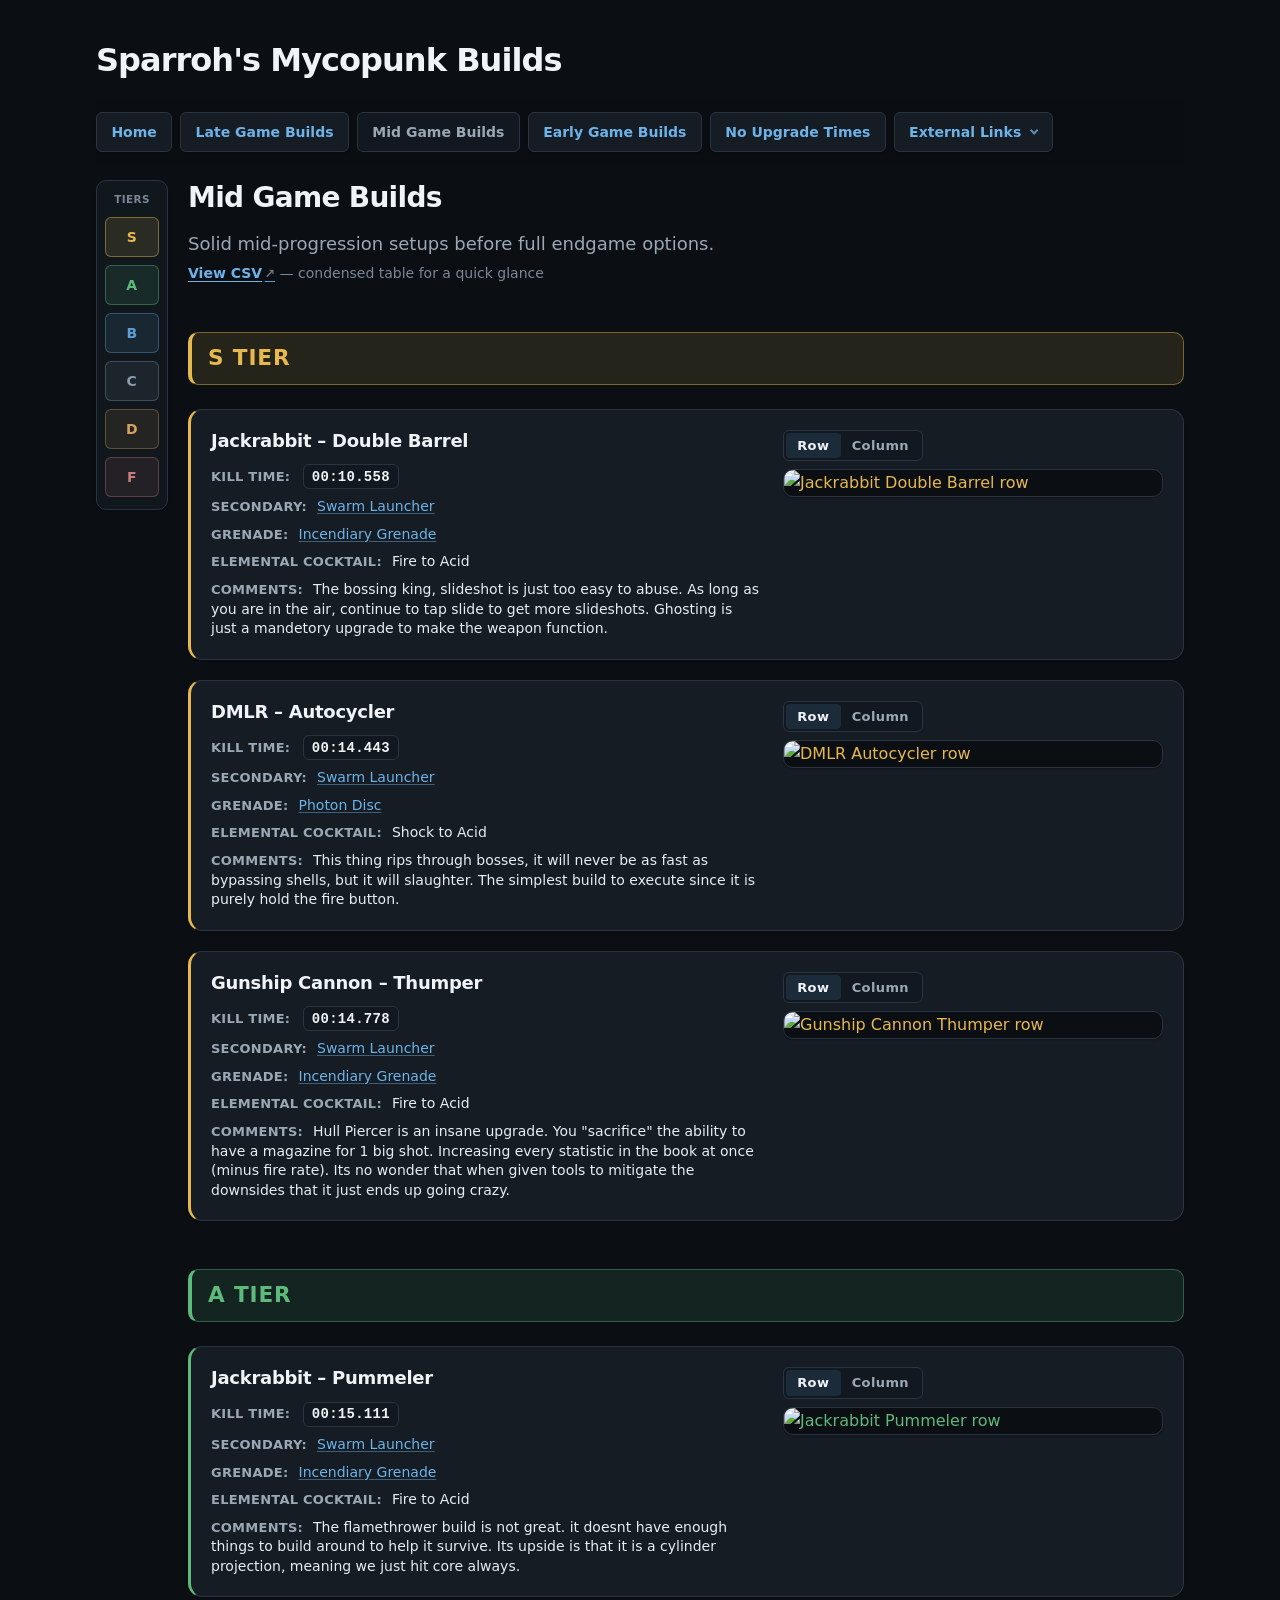
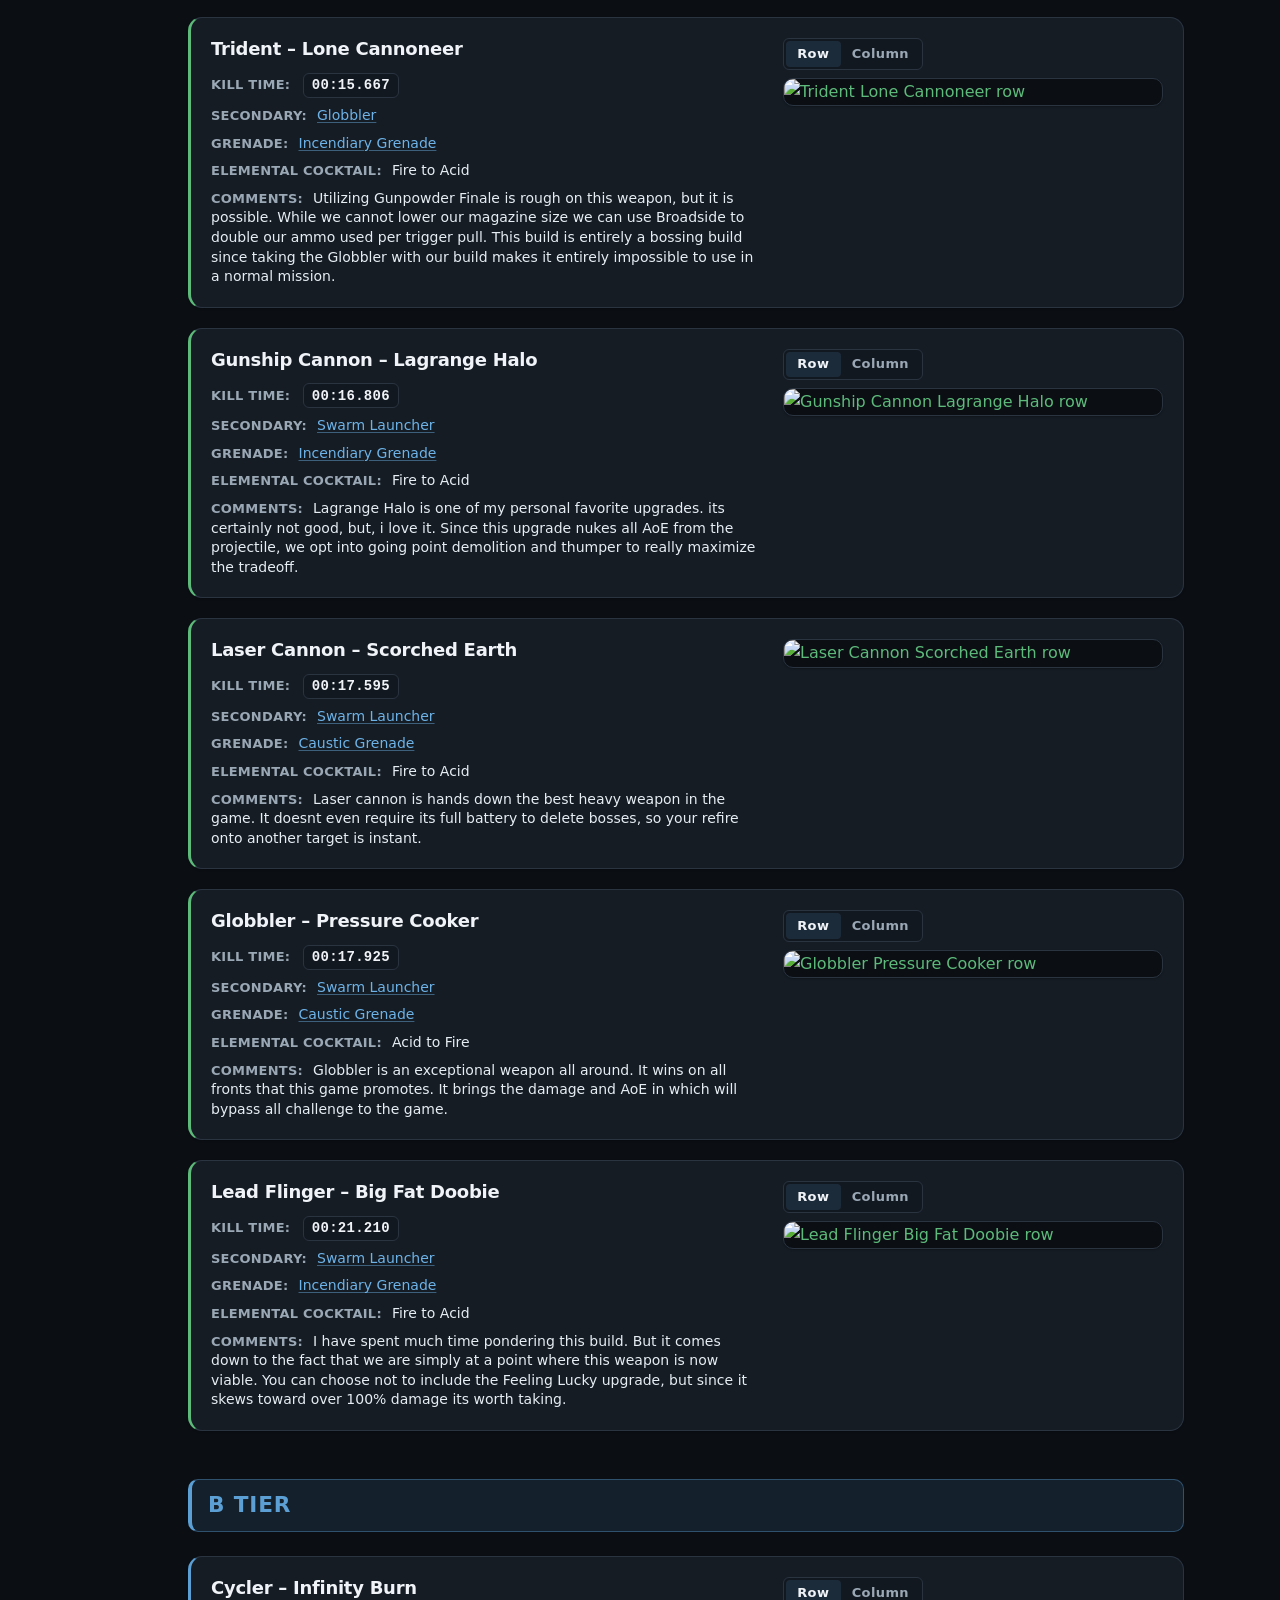
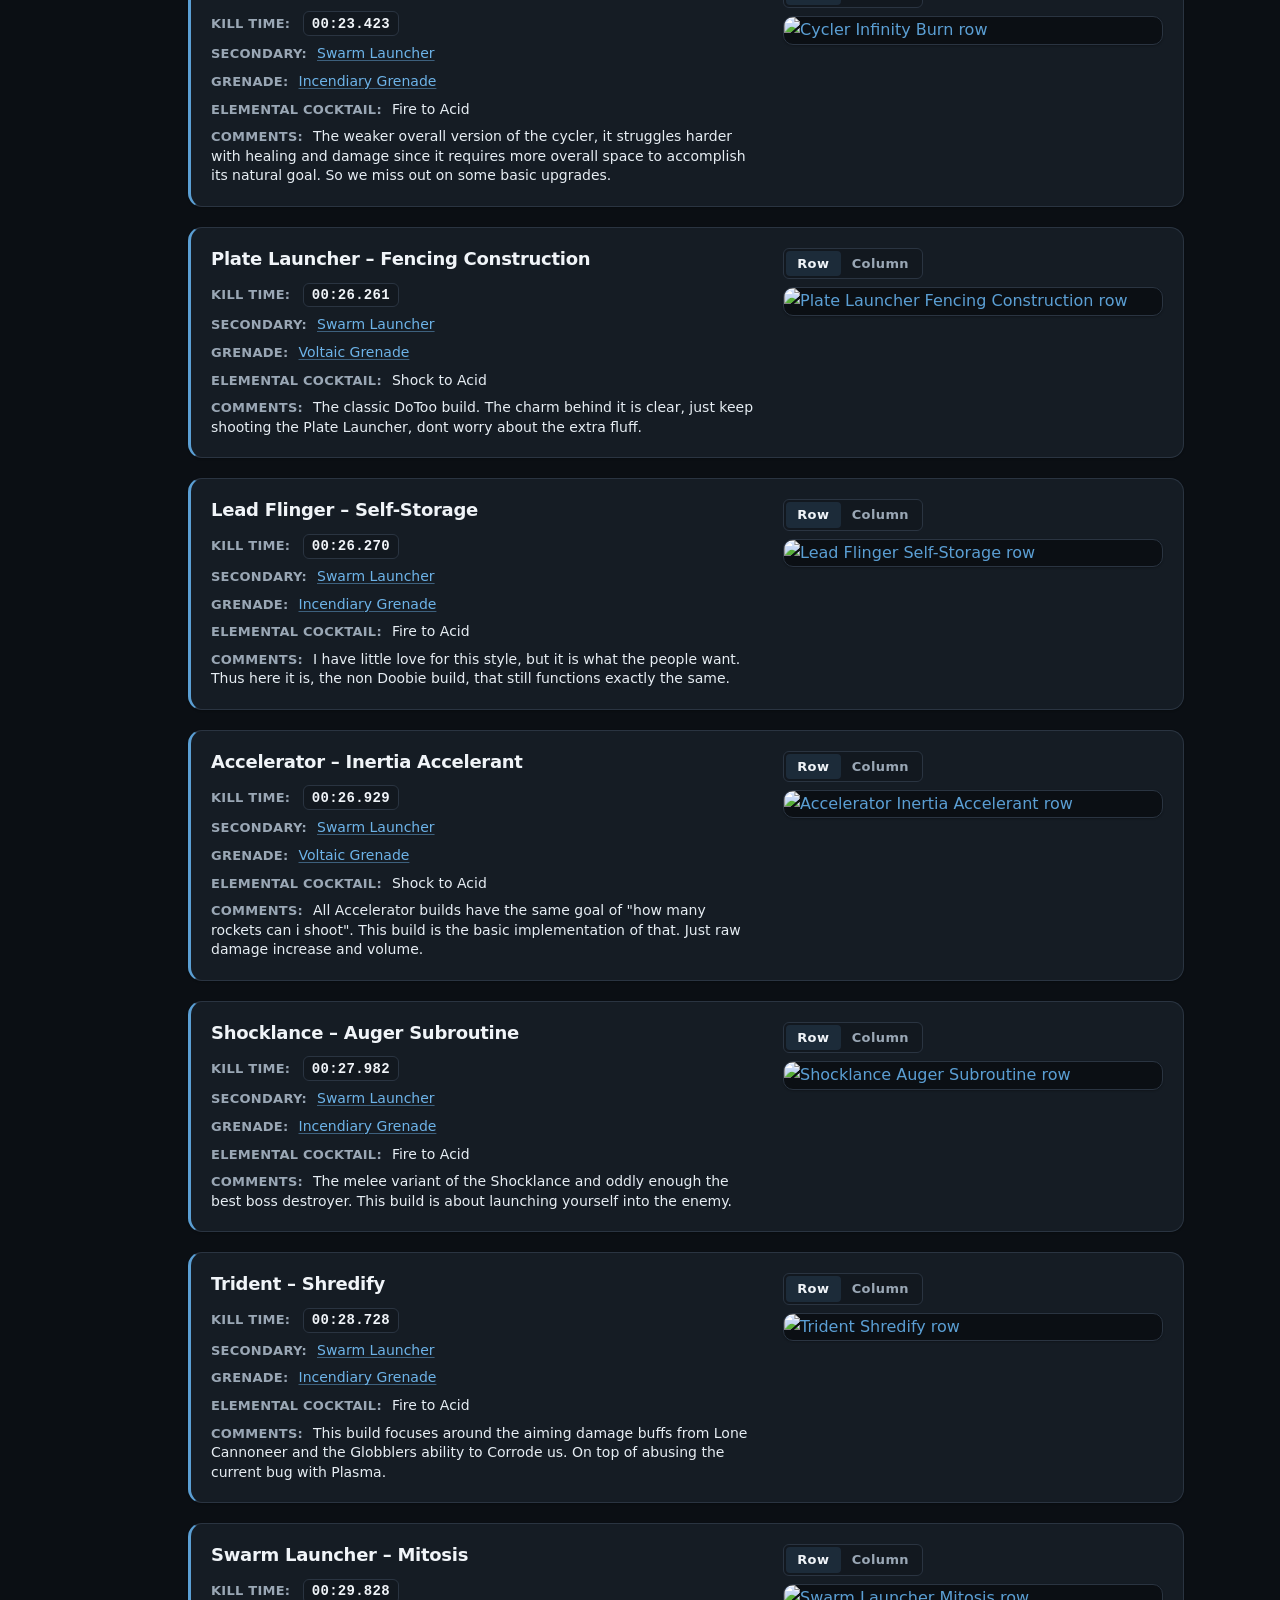
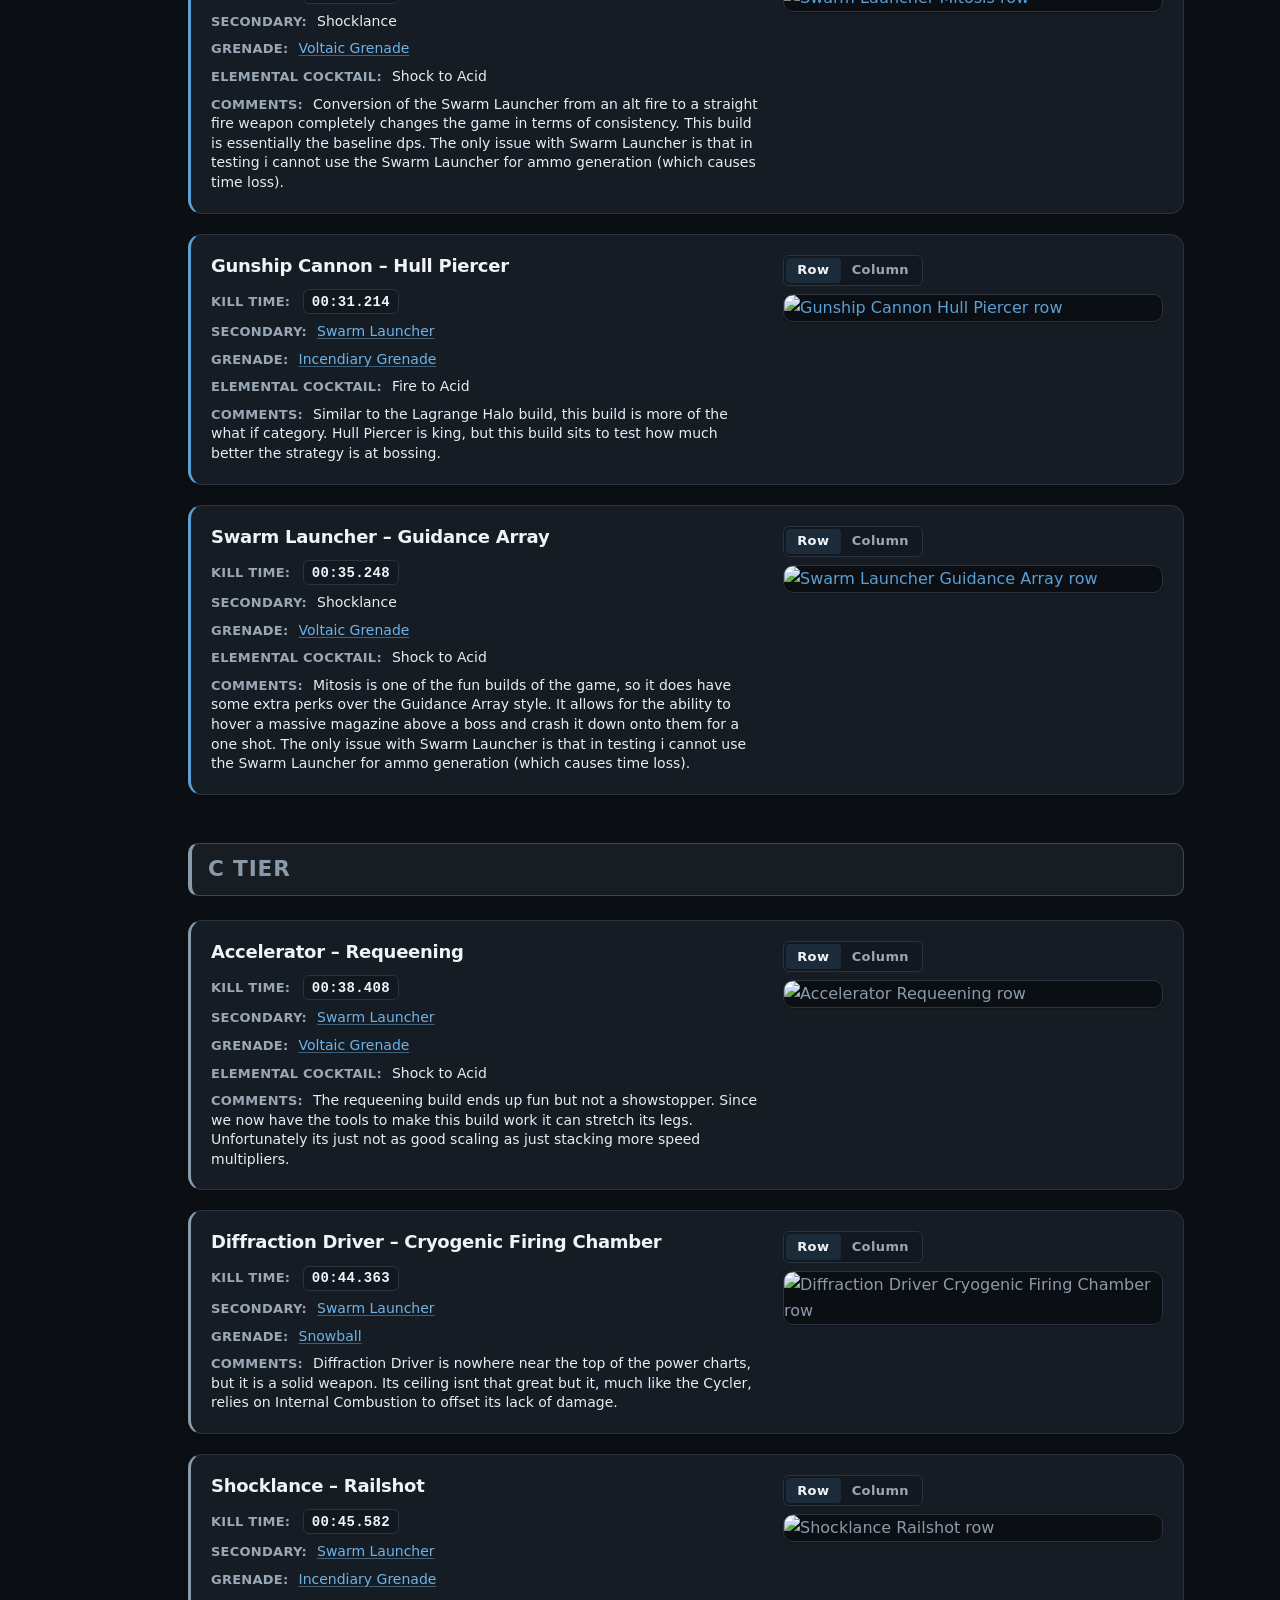
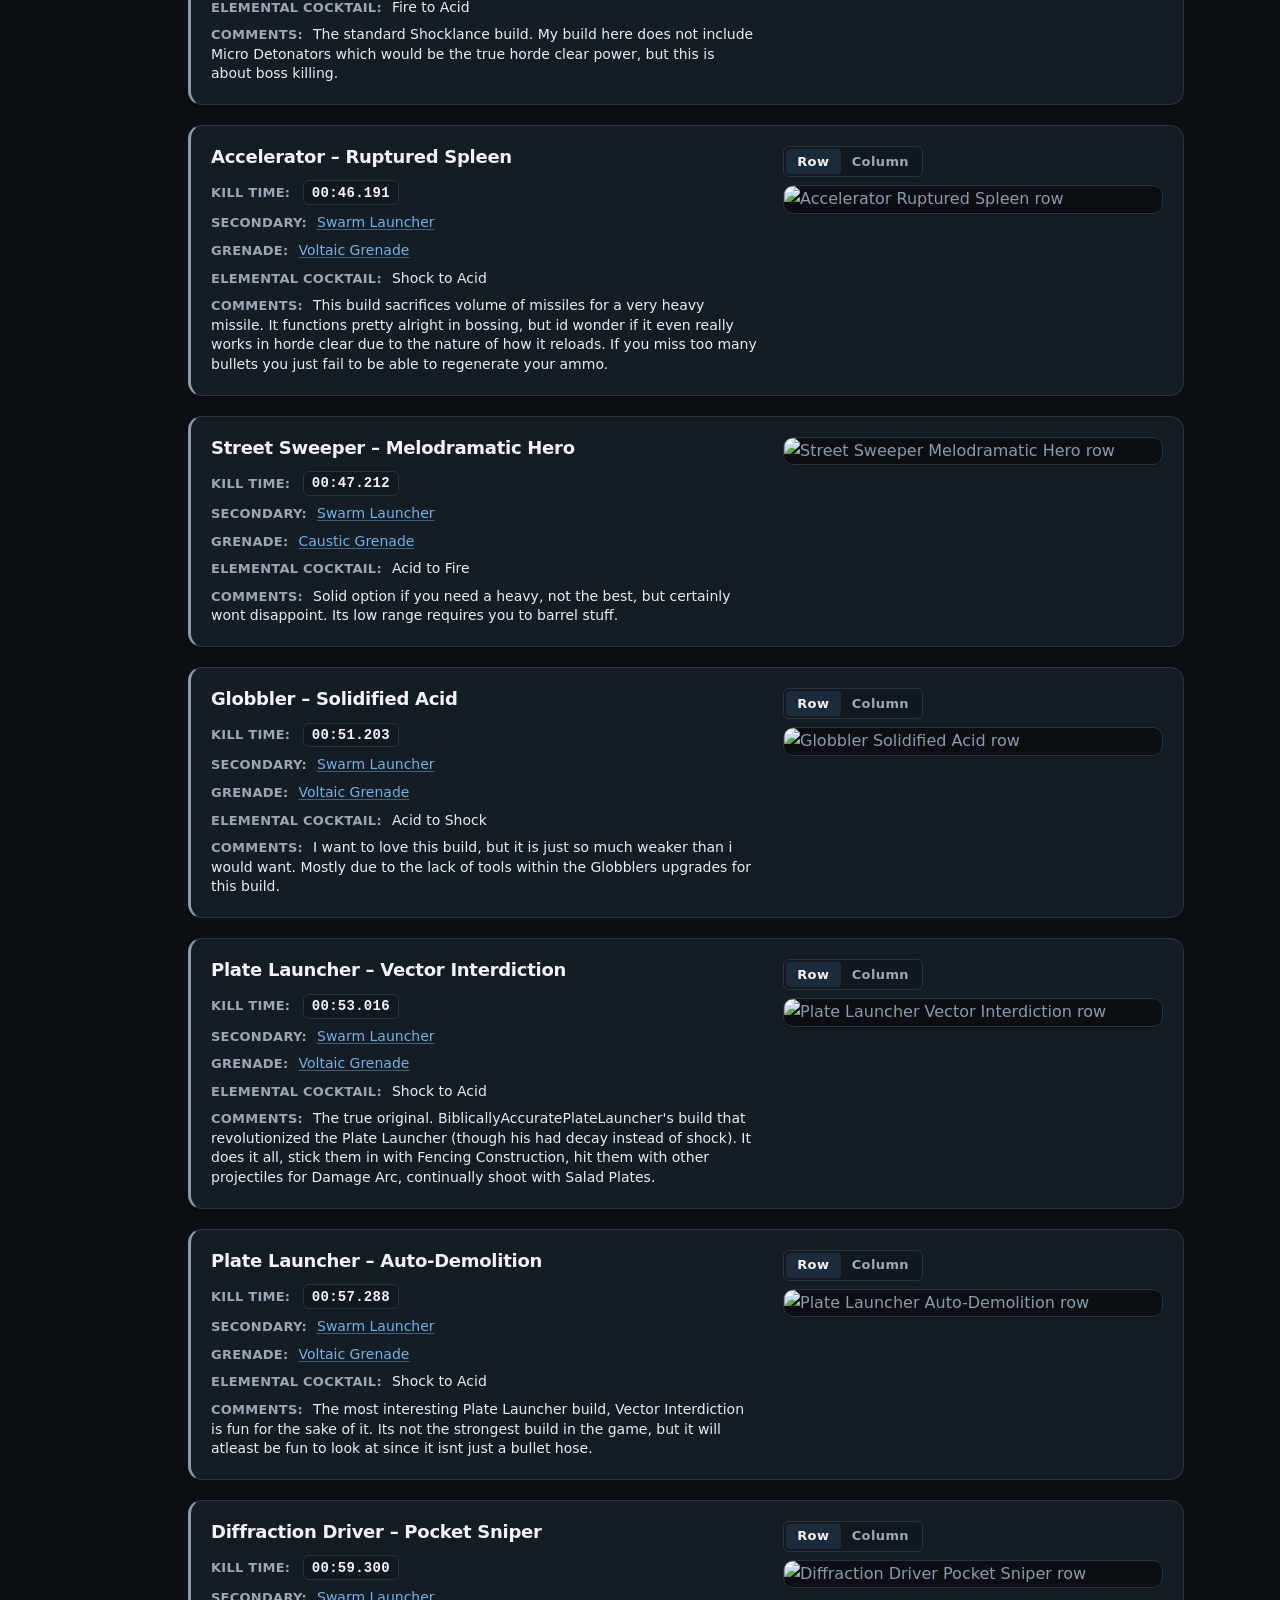
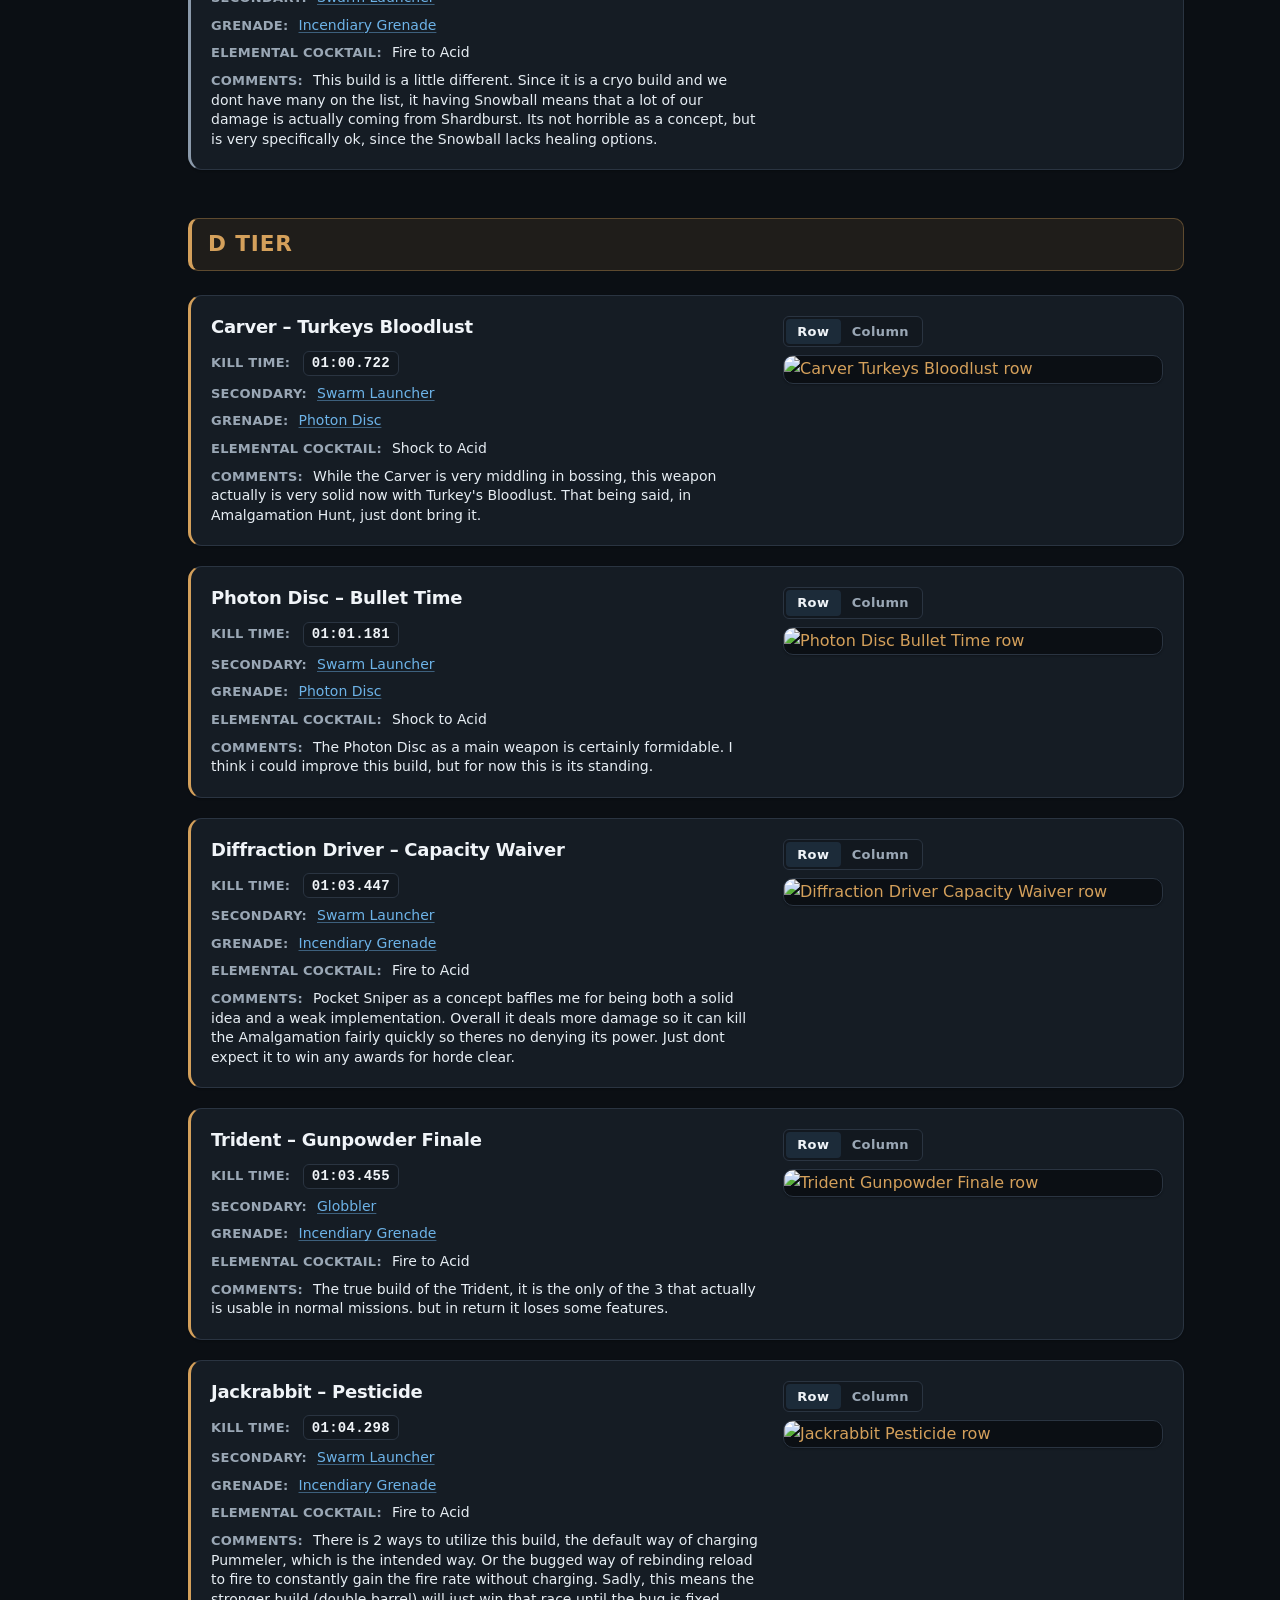
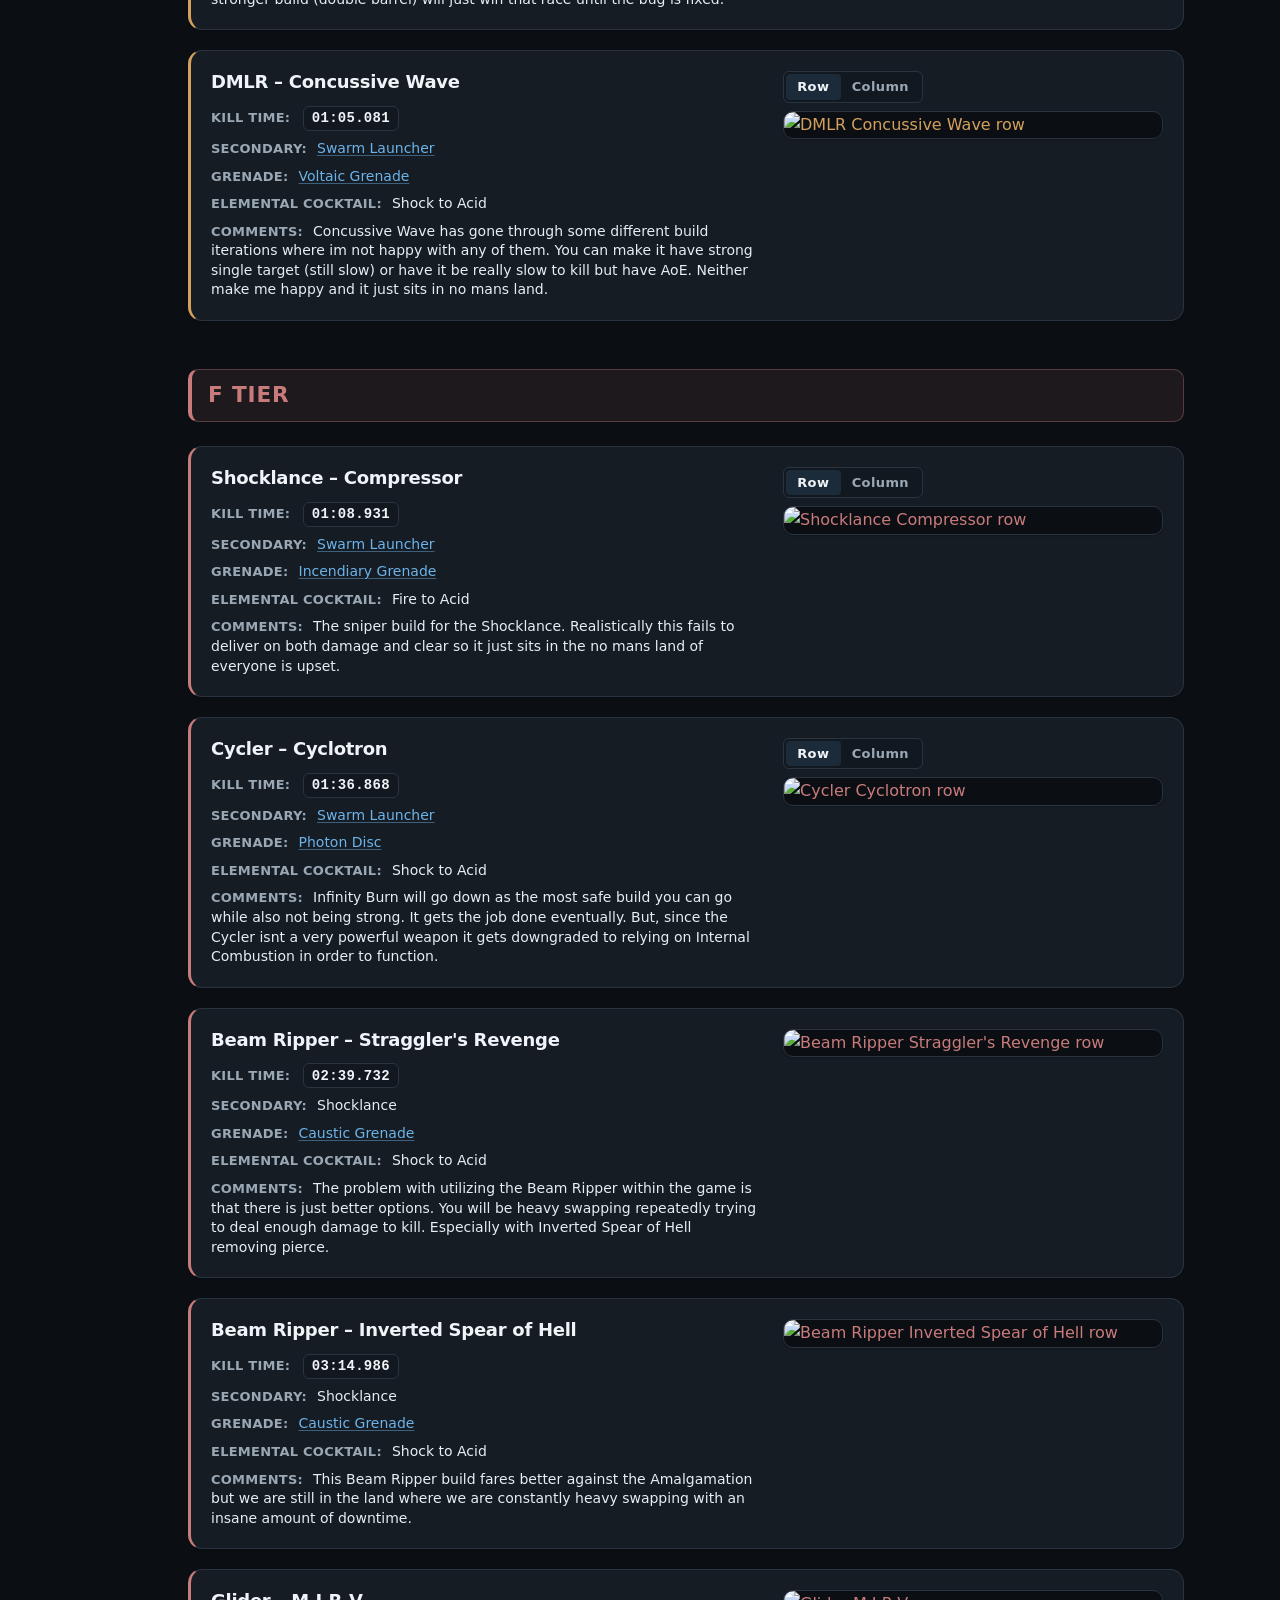
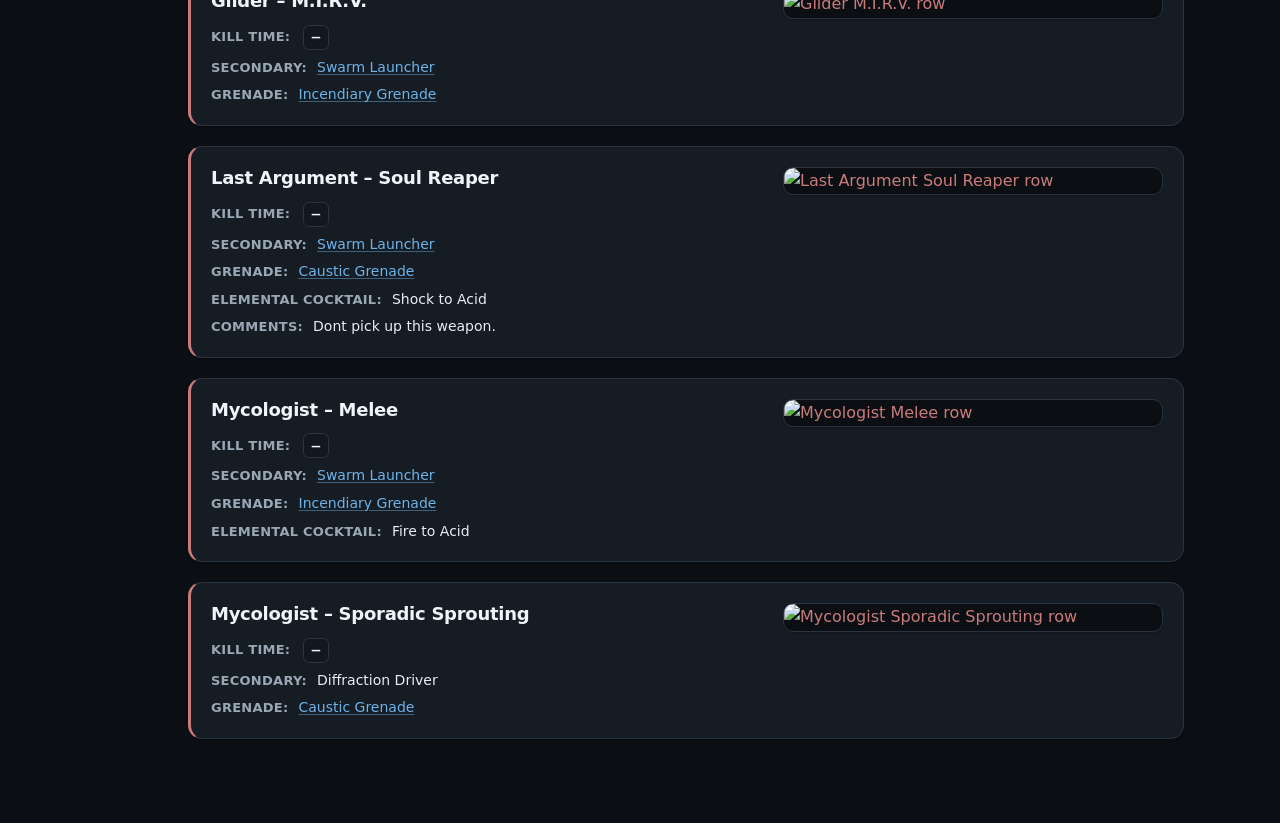
==== commit ab16b15f: "Add files via upload" ====
--- a/builds/no_infusion_builds.html
+++ b/builds/no_infusion_builds.html
@@ -47,13 +47,18 @@
   <div class="build-text">
     <h3>Jackrabbit – Double Barrel</h3>
     <p><strong>Kill Time:</strong> <span class="kill-time">00:10.558</span></p>
-    <p><strong>Secondary:</strong> Swarm Launcher</p>
-    <p><strong>Grenade:</strong> Incendiary Grenade</p>
-    <p><strong>Elemental Cocktail:</strong> Fire to Acid</p>
-    <p><strong>Comments:</strong> All Accelerator builds have the same goal of &quot;how many rockets can i shoot&quot;. This build is the basic implementation of that. Just raw damage increase and volume.</p>
-  </div>
-  <div class="build-image">
-    <img src="https://raw.githubusercontent.com/Little-Sparroh/Mycopunk-Abomination-Image-Repo/main/no_infusion_images/jackrabbit_double_barrel.PNG" alt="Jackrabbit Double Barrel" loading="lazy">
+    <p><strong>Secondary:</strong> <button type="button" class="gear-test-trigger" data-lightbox-src="https://raw.githubusercontent.com/Little-Sparroh/Mycopunk-Abomination-Image-Repo/main/test_build_images/swarm_launcher_munition_siphon.PNG" data-lightbox-alt="Swarm Launcher" title="View test build screenshot">Swarm Launcher</button></p>
+    <p><strong>Grenade:</strong> <button type="button" class="gear-test-trigger" data-lightbox-src="https://raw.githubusercontent.com/Little-Sparroh/Mycopunk-Abomination-Image-Repo/main/test_build_images/incendiary_grenade_internal_combustion.PNG" data-lightbox-alt="Incendiary Grenade" title="View test build screenshot">Incendiary Grenade</button></p>
+    <p><strong>Elemental Cocktail:</strong> Fire to Acid</p>
+    <p><strong>Comments:</strong> The bossing king, slideshot is just too easy to abuse. As long as you are in the air, continue to tap slide to get more slideshots. Ghosting is just a mandetory upgrade to make the weapon function.</p>
+  </div>
+  <div class="build-image build-image-swap">
+    <div class="build-image-toggle" role="group" aria-label="Screenshot layout">
+      <button type="button" class="is-active" data-show="row" aria-pressed="true">Row</button>
+      <button type="button" data-show="column" aria-pressed="false">Column</button>
+    </div>
+    <img data-view="row" src="https://raw.githubusercontent.com/Little-Sparroh/Mycopunk-Abomination-Image-Repo/main/no_infusion_images/jackrabbit_double_barrel.PNG" alt="Jackrabbit Double Barrel row" loading="lazy">
+    <img data-view="column" src="https://raw.githubusercontent.com/Little-Sparroh/Mycopunk-Abomination-Image-Repo/main/no_infusion_images/jackrabbit_double_barrel_column.PNG" alt="Jackrabbit Double Barrel column" loading="lazy" hidden>
   </div>
 </div>
 
@@ -61,13 +66,18 @@
   <div class="build-text">
     <h3>DMLR – Autocycler</h3>
     <p><strong>Kill Time:</strong> <span class="kill-time">00:14.443</span></p>
-    <p><strong>Secondary:</strong> Swarm Launcher</p>
-    <p><strong>Grenade:</strong> Photon Disc</p>
-    <p><strong>Elemental Cocktail:</strong> Shock to Acid</p>
-    <p><strong>Comments:</strong> The requeening build ends up fun but not a showstopper. Since we now have the tools to make this build work it can stretch its legs. Unfortunately its just not as good scaling as just stacking more speed multipliers.</p>
-  </div>
-  <div class="build-image">
-    <img src="https://raw.githubusercontent.com/Little-Sparroh/Mycopunk-Abomination-Image-Repo/main/no_infusion_images/dmlr_autocycler.PNG" alt="DMLR Autocycler" loading="lazy">
+    <p><strong>Secondary:</strong> <button type="button" class="gear-test-trigger" data-lightbox-src="https://raw.githubusercontent.com/Little-Sparroh/Mycopunk-Abomination-Image-Repo/main/test_build_images/swarm_launcher_munition_siphon.PNG" data-lightbox-alt="Swarm Launcher" title="View test build screenshot">Swarm Launcher</button></p>
+    <p><strong>Grenade:</strong> <button type="button" class="gear-test-trigger" data-lightbox-src="https://raw.githubusercontent.com/Little-Sparroh/Mycopunk-Abomination-Image-Repo/main/test_build_images/photon_disc_syzygy.PNG" data-lightbox-alt="Photon Disc" title="View test build screenshot">Photon Disc</button></p>
+    <p><strong>Elemental Cocktail:</strong> Shock to Acid</p>
+    <p><strong>Comments:</strong> This thing rips through bosses, it will never be as fast as bypassing shells, but it will slaughter. The simplest build to execute since it is purely hold the fire button.</p>
+  </div>
+  <div class="build-image build-image-swap">
+    <div class="build-image-toggle" role="group" aria-label="Screenshot layout">
+      <button type="button" class="is-active" data-show="row" aria-pressed="true">Row</button>
+      <button type="button" data-show="column" aria-pressed="false">Column</button>
+    </div>
+    <img data-view="row" src="https://raw.githubusercontent.com/Little-Sparroh/Mycopunk-Abomination-Image-Repo/main/no_infusion_images/dmlr_autocycler.PNG" alt="DMLR Autocycler row" loading="lazy">
+    <img data-view="column" src="https://raw.githubusercontent.com/Little-Sparroh/Mycopunk-Abomination-Image-Repo/main/no_infusion_images/dmlr_autocycler_column.PNG" alt="DMLR Autocycler column" loading="lazy" hidden>
   </div>
 </div>
 
@@ -75,13 +85,18 @@
   <div class="build-text">
     <h3>Gunship Cannon – Thumper</h3>
     <p><strong>Kill Time:</strong> <span class="kill-time">00:14.778</span></p>
-    <p><strong>Secondary:</strong> Swarm Launcher</p>
-    <p><strong>Grenade:</strong> Incendiary Grenade</p>
-    <p><strong>Elemental Cocktail:</strong> Fire to Acid</p>
-    <p><strong>Comments:</strong> This build sacrifices volume of missiles for a very heavy missile. It functions pretty alright in bossing, but id wonder if it even really works in horde clear due to the nature of how it reloads. If you miss too many bullets you just fail to be able to regenerate your ammo.</p>
-  </div>
-  <div class="build-image">
-    <img src="https://raw.githubusercontent.com/Little-Sparroh/Mycopunk-Abomination-Image-Repo/main/no_infusion_images/gunship_cannon_thumper.PNG" alt="Gunship Cannon Thumper" loading="lazy">
+    <p><strong>Secondary:</strong> <button type="button" class="gear-test-trigger" data-lightbox-src="https://raw.githubusercontent.com/Little-Sparroh/Mycopunk-Abomination-Image-Repo/main/test_build_images/swarm_launcher_munition_siphon.PNG" data-lightbox-alt="Swarm Launcher" title="View test build screenshot">Swarm Launcher</button></p>
+    <p><strong>Grenade:</strong> <button type="button" class="gear-test-trigger" data-lightbox-src="https://raw.githubusercontent.com/Little-Sparroh/Mycopunk-Abomination-Image-Repo/main/test_build_images/incendiary_grenade_internal_combustion.PNG" data-lightbox-alt="Incendiary Grenade" title="View test build screenshot">Incendiary Grenade</button></p>
+    <p><strong>Elemental Cocktail:</strong> Fire to Acid</p>
+    <p><strong>Comments:</strong> Hull Piercer is an insane upgrade. You &quot;sacrifice&quot; the ability to have a magazine for 1 big shot. Increasing every statistic in the book at once (minus fire rate). Its no wonder that when given tools to mitigate the downsides that it just ends up going crazy.</p>
+  </div>
+  <div class="build-image build-image-swap">
+    <div class="build-image-toggle" role="group" aria-label="Screenshot layout">
+      <button type="button" class="is-active" data-show="row" aria-pressed="true">Row</button>
+      <button type="button" data-show="column" aria-pressed="false">Column</button>
+    </div>
+    <img data-view="row" src="https://raw.githubusercontent.com/Little-Sparroh/Mycopunk-Abomination-Image-Repo/main/no_infusion_images/gunship_cannon_thumper.PNG" alt="Gunship Cannon Thumper row" loading="lazy">
+    <img data-view="column" src="https://raw.githubusercontent.com/Little-Sparroh/Mycopunk-Abomination-Image-Repo/main/no_infusion_images/gunship_cannon_thumper_column.PNG" alt="Gunship Cannon Thumper column" loading="lazy" hidden>
   </div>
 </div>
 
@@ -91,13 +106,18 @@
   <div class="build-text">
     <h3>Jackrabbit – Pummeler</h3>
     <p><strong>Kill Time:</strong> <span class="kill-time">00:15.111</span></p>
-    <p><strong>Secondary:</strong> Swarm Launcher</p>
-    <p><strong>Grenade:</strong> Incendiary Grenade</p>
-    <p><strong>Elemental Cocktail:</strong> Fire to Acid</p>
-    <p><strong>Comments:</strong> The problem with utilizing the Beam Ripper within the game is that there is just better options. You will be heavy swapping repeatedly trying to deal enough damage to kill. Especially with Inverted Spear of Hell removing pierce.</p>
-  </div>
-  <div class="build-image">
-    <img src="https://raw.githubusercontent.com/Little-Sparroh/Mycopunk-Abomination-Image-Repo/main/no_infusion_images/jackrabbit_pummeler.PNG" alt="Jackrabbit Pummeler" loading="lazy">
+    <p><strong>Secondary:</strong> <button type="button" class="gear-test-trigger" data-lightbox-src="https://raw.githubusercontent.com/Little-Sparroh/Mycopunk-Abomination-Image-Repo/main/test_build_images/swarm_launcher_munition_siphon.PNG" data-lightbox-alt="Swarm Launcher" title="View test build screenshot">Swarm Launcher</button></p>
+    <p><strong>Grenade:</strong> <button type="button" class="gear-test-trigger" data-lightbox-src="https://raw.githubusercontent.com/Little-Sparroh/Mycopunk-Abomination-Image-Repo/main/test_build_images/incendiary_grenade_internal_combustion.PNG" data-lightbox-alt="Incendiary Grenade" title="View test build screenshot">Incendiary Grenade</button></p>
+    <p><strong>Elemental Cocktail:</strong> Fire to Acid</p>
+    <p><strong>Comments:</strong> The flamethrower build is not great. it doesnt have enough things to build around to help it survive. Its upside is that it is a cylinder projection, meaning we just hit core always.</p>
+  </div>
+  <div class="build-image build-image-swap">
+    <div class="build-image-toggle" role="group" aria-label="Screenshot layout">
+      <button type="button" class="is-active" data-show="row" aria-pressed="true">Row</button>
+      <button type="button" data-show="column" aria-pressed="false">Column</button>
+    </div>
+    <img data-view="row" src="https://raw.githubusercontent.com/Little-Sparroh/Mycopunk-Abomination-Image-Repo/main/no_infusion_images/jackrabbit_pummeler.PNG" alt="Jackrabbit Pummeler row" loading="lazy">
+    <img data-view="column" src="https://raw.githubusercontent.com/Little-Sparroh/Mycopunk-Abomination-Image-Repo/main/no_infusion_images/jackrabbit_pummeler_column.PNG" alt="Jackrabbit Pummeler column" loading="lazy" hidden>
   </div>
 </div>
 
@@ -105,13 +125,18 @@
   <div class="build-text">
     <h3>Trident – Lone Cannoneer</h3>
     <p><strong>Kill Time:</strong> <span class="kill-time">00:15.667</span></p>
-    <p><strong>Secondary:</strong> Globbler</p>
-    <p><strong>Grenade:</strong> Incendiary Grenade</p>
-    <p><strong>Elemental Cocktail:</strong> Fire to Acid</p>
-    <p><strong>Comments:</strong> This Beam Ripper build fares better against the Amalgamation but we are still in the land where we are constantly heavy swapping with an insane amount of downtime.</p>
-  </div>
-  <div class="build-image">
-    <img src="https://raw.githubusercontent.com/Little-Sparroh/Mycopunk-Abomination-Image-Repo/main/no_infusion_images/trident_lone_cannoneer.PNG" alt="Trident Lone Cannoneer" loading="lazy">
+    <p><strong>Secondary:</strong> <button type="button" class="gear-test-trigger" data-lightbox-src="https://raw.githubusercontent.com/Little-Sparroh/Mycopunk-Abomination-Image-Repo/main/test_build_images/globbler_the_glob.PNG" data-lightbox-alt="Globbler" title="View test build screenshot">Globbler</button></p>
+    <p><strong>Grenade:</strong> <button type="button" class="gear-test-trigger" data-lightbox-src="https://raw.githubusercontent.com/Little-Sparroh/Mycopunk-Abomination-Image-Repo/main/test_build_images/incendiary_grenade_internal_combustion.PNG" data-lightbox-alt="Incendiary Grenade" title="View test build screenshot">Incendiary Grenade</button></p>
+    <p><strong>Elemental Cocktail:</strong> Fire to Acid</p>
+    <p><strong>Comments:</strong> Utilizing Gunpowder Finale is rough on this weapon, but it is possible. While we cannot lower our magazine size we can use Broadside to double our ammo used per trigger pull. This build is entirely a bossing build since taking the Globbler with our build makes it entirely impossible to use in a normal mission.</p>
+  </div>
+  <div class="build-image build-image-swap">
+    <div class="build-image-toggle" role="group" aria-label="Screenshot layout">
+      <button type="button" class="is-active" data-show="row" aria-pressed="true">Row</button>
+      <button type="button" data-show="column" aria-pressed="false">Column</button>
+    </div>
+    <img data-view="row" src="https://raw.githubusercontent.com/Little-Sparroh/Mycopunk-Abomination-Image-Repo/main/no_infusion_images/trident_lone_cannoneer.PNG" alt="Trident Lone Cannoneer row" loading="lazy">
+    <img data-view="column" src="https://raw.githubusercontent.com/Little-Sparroh/Mycopunk-Abomination-Image-Repo/main/no_infusion_images/trident_lone_cannoneer_column.PNG" alt="Trident Lone Cannoneer column" loading="lazy" hidden>
   </div>
 </div>
 
@@ -119,13 +144,18 @@
   <div class="build-text">
     <h3>Gunship Cannon – Lagrange Halo</h3>
     <p><strong>Kill Time:</strong> <span class="kill-time">00:16.806</span></p>
-    <p><strong>Secondary:</strong> Swarm Launcher</p>
-    <p><strong>Grenade:</strong> Incendiary Grenade</p>
-    <p><strong>Elemental Cocktail:</strong> Fire to Acid</p>
-    <p><strong>Comments:</strong> While the Carver is very middling in bossing, this weapon actually is very solid now with Turkey&#x27;s Bloodlust. That being said, in Amalgamation Hunt, just dont bring it.</p>
-  </div>
-  <div class="build-image">
-    <img src="https://raw.githubusercontent.com/Little-Sparroh/Mycopunk-Abomination-Image-Repo/main/no_infusion_images/gunship_cannon_lagrange_halo.PNG" alt="Gunship Cannon Lagrange Halo" loading="lazy">
+    <p><strong>Secondary:</strong> <button type="button" class="gear-test-trigger" data-lightbox-src="https://raw.githubusercontent.com/Little-Sparroh/Mycopunk-Abomination-Image-Repo/main/test_build_images/swarm_launcher_munition_siphon.PNG" data-lightbox-alt="Swarm Launcher" title="View test build screenshot">Swarm Launcher</button></p>
+    <p><strong>Grenade:</strong> <button type="button" class="gear-test-trigger" data-lightbox-src="https://raw.githubusercontent.com/Little-Sparroh/Mycopunk-Abomination-Image-Repo/main/test_build_images/incendiary_grenade_internal_combustion.PNG" data-lightbox-alt="Incendiary Grenade" title="View test build screenshot">Incendiary Grenade</button></p>
+    <p><strong>Elemental Cocktail:</strong> Fire to Acid</p>
+    <p><strong>Comments:</strong> Lagrange Halo is one of my personal favorite upgrades. its certainly not good, but, i love it. Since this upgrade nukes all AoE from the projectile, we opt into going point demolition and thumper to really maximize the tradeoff.</p>
+  </div>
+  <div class="build-image build-image-swap">
+    <div class="build-image-toggle" role="group" aria-label="Screenshot layout">
+      <button type="button" class="is-active" data-show="row" aria-pressed="true">Row</button>
+      <button type="button" data-show="column" aria-pressed="false">Column</button>
+    </div>
+    <img data-view="row" src="https://raw.githubusercontent.com/Little-Sparroh/Mycopunk-Abomination-Image-Repo/main/no_infusion_images/gunship_cannon_lagrange_halo.PNG" alt="Gunship Cannon Lagrange Halo row" loading="lazy">
+    <img data-view="column" src="https://raw.githubusercontent.com/Little-Sparroh/Mycopunk-Abomination-Image-Repo/main/no_infusion_images/gunship_cannon_lagrange_halo_column.PNG" alt="Gunship Cannon Lagrange Halo column" loading="lazy" hidden>
   </div>
 </div>
 
@@ -133,27 +163,32 @@
   <div class="build-text">
     <h3>Laser Cannon – Scorched Earth</h3>
     <p><strong>Kill Time:</strong> <span class="kill-time">00:17.595</span></p>
-    <p><strong>Secondary:</strong> Swarm Launcher</p>
-    <p><strong>Grenade:</strong> Caustic Grenade</p>
-    <p><strong>Elemental Cocktail:</strong> Fire to Acid</p>
-    <p><strong>Comments:</strong> The weaker overall version of the cycler, it struggles harder with healing and damage since it requires more overall space to accomplish its natural goal. So we miss out on some basic upgrades.</p>
+    <p><strong>Secondary:</strong> <button type="button" class="gear-test-trigger" data-lightbox-src="https://raw.githubusercontent.com/Little-Sparroh/Mycopunk-Abomination-Image-Repo/main/test_build_images/swarm_launcher_munition_siphon.PNG" data-lightbox-alt="Swarm Launcher" title="View test build screenshot">Swarm Launcher</button></p>
+    <p><strong>Grenade:</strong> <button type="button" class="gear-test-trigger" data-lightbox-src="https://raw.githubusercontent.com/Little-Sparroh/Mycopunk-Abomination-Image-Repo/main/test_build_images/caustic_grenade_heavy_support.PNG" data-lightbox-alt="Caustic Grenade" title="View test build screenshot">Caustic Grenade</button></p>
+    <p><strong>Elemental Cocktail:</strong> Fire to Acid</p>
+    <p><strong>Comments:</strong> Laser cannon is hands down the best heavy weapon in the game. It doesnt even require its full battery to delete bosses, so your refire onto another target is instant.</p>
   </div>
   <div class="build-image">
-    <img src="https://raw.githubusercontent.com/Little-Sparroh/Mycopunk-Abomination-Image-Repo/main/no_infusion_images/laser_cannon_scorched_earth.PNG" alt="Laser Cannon Scorched Earth" loading="lazy">
+    <img src="https://raw.githubusercontent.com/Little-Sparroh/Mycopunk-Abomination-Image-Repo/main/no_infusion_images/laser_cannon_scorched_earth.PNG" alt="Laser Cannon Scorched Earth row" loading="lazy">
   </div>
 </div>
 
 <div class="build tier-a" data-tier="A">
   <div class="build-text">
-    <h3>Globbler – Flood</h3>
+    <h3>Globbler – Pressure Cooker</h3>
     <p><strong>Kill Time:</strong> <span class="kill-time">00:17.925</span></p>
-    <p><strong>Secondary:</strong> Swarm Launcher</p>
-    <p><strong>Grenade:</strong> Caustic Grenade</p>
+    <p><strong>Secondary:</strong> <button type="button" class="gear-test-trigger" data-lightbox-src="https://raw.githubusercontent.com/Little-Sparroh/Mycopunk-Abomination-Image-Repo/main/test_build_images/swarm_launcher_munition_siphon.PNG" data-lightbox-alt="Swarm Launcher" title="View test build screenshot">Swarm Launcher</button></p>
+    <p><strong>Grenade:</strong> <button type="button" class="gear-test-trigger" data-lightbox-src="https://raw.githubusercontent.com/Little-Sparroh/Mycopunk-Abomination-Image-Repo/main/test_build_images/caustic_grenade_heavy_support.PNG" data-lightbox-alt="Caustic Grenade" title="View test build screenshot">Caustic Grenade</button></p>
     <p><strong>Elemental Cocktail:</strong> Acid to Fire</p>
-    <p><strong>Comments:</strong> Infinity Burn will go down as the most safe build you can go while also not being strong. It gets the job done eventually. But, since the Cycler isnt a very powerful weapon it gets downgraded to relying on Internal Combustion in order to function.</p>
-  </div>
-  <div class="build-image">
-    <img src="https://raw.githubusercontent.com/Little-Sparroh/Mycopunk-Abomination-Image-Repo/main/no_infusion_images/globbler_flood.PNG" alt="Globbler Flood" loading="lazy">
+    <p><strong>Comments:</strong> Globbler is an exceptional weapon all around. It wins on all fronts that this game promotes. It brings the damage and AoE in which will bypass all challenge to the game.</p>
+  </div>
+  <div class="build-image build-image-swap">
+    <div class="build-image-toggle" role="group" aria-label="Screenshot layout">
+      <button type="button" class="is-active" data-show="row" aria-pressed="true">Row</button>
+      <button type="button" data-show="column" aria-pressed="false">Column</button>
+    </div>
+    <img data-view="row" src="https://raw.githubusercontent.com/Little-Sparroh/Mycopunk-Abomination-Image-Repo/main/no_infusion_images/globbler_pressure_cooker.PNG" alt="Globbler Pressure Cooker row" loading="lazy">
+    <img data-view="column" src="https://raw.githubusercontent.com/Little-Sparroh/Mycopunk-Abomination-Image-Repo/main/no_infusion_images/globbler_pressure_cooker_column.PNG" alt="Globbler Pressure Cooker column" loading="lazy" hidden>
   </div>
 </div>
 
@@ -161,13 +196,18 @@
   <div class="build-text">
     <h3>Lead Flinger – Big Fat Doobie</h3>
     <p><strong>Kill Time:</strong> <span class="kill-time">00:21.210</span></p>
-    <p><strong>Secondary:</strong> Swarm Launcher</p>
-    <p><strong>Grenade:</strong> Incendiary Grenade</p>
-    <p><strong>Elemental Cocktail:</strong> Fire to Acid</p>
-    <p><strong>Comments:</strong> Diffraction Driver is nowhere near the top of the power charts, but it is a solid weapon. Its ceiling isnt that great but it, much like the Cycler, relies on Internal Combustion to offset its lack of damage.</p>
-  </div>
-  <div class="build-image">
-    <img src="https://raw.githubusercontent.com/Little-Sparroh/Mycopunk-Abomination-Image-Repo/main/no_infusion_images/lead_flinger_big_fat_doobie.PNG" alt="Lead Flinger Big Fat Doobie" loading="lazy">
+    <p><strong>Secondary:</strong> <button type="button" class="gear-test-trigger" data-lightbox-src="https://raw.githubusercontent.com/Little-Sparroh/Mycopunk-Abomination-Image-Repo/main/test_build_images/swarm_launcher_munition_siphon.PNG" data-lightbox-alt="Swarm Launcher" title="View test build screenshot">Swarm Launcher</button></p>
+    <p><strong>Grenade:</strong> <button type="button" class="gear-test-trigger" data-lightbox-src="https://raw.githubusercontent.com/Little-Sparroh/Mycopunk-Abomination-Image-Repo/main/test_build_images/incendiary_grenade_internal_combustion.PNG" data-lightbox-alt="Incendiary Grenade" title="View test build screenshot">Incendiary Grenade</button></p>
+    <p><strong>Elemental Cocktail:</strong> Fire to Acid</p>
+    <p><strong>Comments:</strong> I have spent much time pondering this build. But it comes down to the fact that we are simply at a point where this weapon is now viable. You can choose not to include the Feeling Lucky upgrade, but since it skews toward over 100% damage its worth taking.</p>
+  </div>
+  <div class="build-image build-image-swap">
+    <div class="build-image-toggle" role="group" aria-label="Screenshot layout">
+      <button type="button" class="is-active" data-show="row" aria-pressed="true">Row</button>
+      <button type="button" data-show="column" aria-pressed="false">Column</button>
+    </div>
+    <img data-view="row" src="https://raw.githubusercontent.com/Little-Sparroh/Mycopunk-Abomination-Image-Repo/main/no_infusion_images/lead_flinger_big_fat_doobie.PNG" alt="Lead Flinger Big Fat Doobie row" loading="lazy">
+    <img data-view="column" src="https://raw.githubusercontent.com/Little-Sparroh/Mycopunk-Abomination-Image-Repo/main/no_infusion_images/lead_flinger_big_fat_doobie_column.PNG" alt="Lead Flinger Big Fat Doobie column" loading="lazy" hidden>
   </div>
 </div>
 
@@ -177,13 +217,18 @@
   <div class="build-text">
     <h3>Cycler – Infinity Burn</h3>
     <p><strong>Kill Time:</strong> <span class="kill-time">00:23.423</span></p>
-    <p><strong>Secondary:</strong> Swarm Launcher</p>
-    <p><strong>Grenade:</strong> Incendiary Grenade</p>
-    <p><strong>Elemental Cocktail:</strong> Fire to Acid</p>
-    <p><strong>Comments:</strong> This build is a little different. Since it is a cryo build and we dont have many on the list, it having Snowball means that a lot of our damage is actually coming from Shardburst. Its not horrible as a concept, but is very specifically ok, since the Snowball lacks healing options.</p>
-  </div>
-  <div class="build-image">
-    <img src="https://raw.githubusercontent.com/Little-Sparroh/Mycopunk-Abomination-Image-Repo/main/no_infusion_images/cycler_infinity_burn.PNG" alt="Cycler Infinity Burn" loading="lazy">
+    <p><strong>Secondary:</strong> <button type="button" class="gear-test-trigger" data-lightbox-src="https://raw.githubusercontent.com/Little-Sparroh/Mycopunk-Abomination-Image-Repo/main/test_build_images/swarm_launcher_munition_siphon.PNG" data-lightbox-alt="Swarm Launcher" title="View test build screenshot">Swarm Launcher</button></p>
+    <p><strong>Grenade:</strong> <button type="button" class="gear-test-trigger" data-lightbox-src="https://raw.githubusercontent.com/Little-Sparroh/Mycopunk-Abomination-Image-Repo/main/test_build_images/incendiary_grenade_internal_combustion.PNG" data-lightbox-alt="Incendiary Grenade" title="View test build screenshot">Incendiary Grenade</button></p>
+    <p><strong>Elemental Cocktail:</strong> Fire to Acid</p>
+    <p><strong>Comments:</strong> The weaker overall version of the cycler, it struggles harder with healing and damage since it requires more overall space to accomplish its natural goal. So we miss out on some basic upgrades.</p>
+  </div>
+  <div class="build-image build-image-swap">
+    <div class="build-image-toggle" role="group" aria-label="Screenshot layout">
+      <button type="button" class="is-active" data-show="row" aria-pressed="true">Row</button>
+      <button type="button" data-show="column" aria-pressed="false">Column</button>
+    </div>
+    <img data-view="row" src="https://raw.githubusercontent.com/Little-Sparroh/Mycopunk-Abomination-Image-Repo/main/no_infusion_images/cycler_infinity_burn.PNG" alt="Cycler Infinity Burn row" loading="lazy">
+    <img data-view="column" src="https://raw.githubusercontent.com/Little-Sparroh/Mycopunk-Abomination-Image-Repo/main/no_infusion_images/cycler_infinity_burn_column.PNG" alt="Cycler Infinity Burn column" loading="lazy" hidden>
   </div>
 </div>
 
@@ -191,13 +236,18 @@
   <div class="build-text">
     <h3>Plate Launcher – Fencing Construction</h3>
     <p><strong>Kill Time:</strong> <span class="kill-time">00:26.261</span></p>
-    <p><strong>Secondary:</strong> Swarm Launcher</p>
-    <p><strong>Grenade:</strong> Voltaic Grenade</p>
-    <p><strong>Elemental Cocktail:</strong> Shock to Acid</p>
-    <p><strong>Comments:</strong> Pocket Sniper as a concept baffles me for being both a solid idea and a weak implementation. Overall it deals more damage so it can kill the Amalgamation fairly quickly so theres no denying its power. Just dont expect it to win any awards for horde clear.</p>
-  </div>
-  <div class="build-image">
-    <img src="https://raw.githubusercontent.com/Little-Sparroh/Mycopunk-Abomination-Image-Repo/main/no_infusion_images/plate_launcher_fencing_construction.PNG" alt="Plate Launcher Fencing Construction" loading="lazy">
+    <p><strong>Secondary:</strong> <button type="button" class="gear-test-trigger" data-lightbox-src="https://raw.githubusercontent.com/Little-Sparroh/Mycopunk-Abomination-Image-Repo/main/test_build_images/swarm_launcher_munition_siphon.PNG" data-lightbox-alt="Swarm Launcher" title="View test build screenshot">Swarm Launcher</button></p>
+    <p><strong>Grenade:</strong> <button type="button" class="gear-test-trigger" data-lightbox-src="https://raw.githubusercontent.com/Little-Sparroh/Mycopunk-Abomination-Image-Repo/main/test_build_images/voltaic_grenade_livewire.PNG" data-lightbox-alt="Voltaic Grenade" title="View test build screenshot">Voltaic Grenade</button></p>
+    <p><strong>Elemental Cocktail:</strong> Shock to Acid</p>
+    <p><strong>Comments:</strong> The classic DoToo build. The charm behind it is clear, just keep shooting the Plate Launcher, dont worry about the extra fluff.</p>
+  </div>
+  <div class="build-image build-image-swap">
+    <div class="build-image-toggle" role="group" aria-label="Screenshot layout">
+      <button type="button" class="is-active" data-show="row" aria-pressed="true">Row</button>
+      <button type="button" data-show="column" aria-pressed="false">Column</button>
+    </div>
+    <img data-view="row" src="https://raw.githubusercontent.com/Little-Sparroh/Mycopunk-Abomination-Image-Repo/main/no_infusion_images/plate_launcher_fencing_construction.PNG" alt="Plate Launcher Fencing Construction row" loading="lazy">
+    <img data-view="column" src="https://raw.githubusercontent.com/Little-Sparroh/Mycopunk-Abomination-Image-Repo/main/no_infusion_images/plate_launcher_fencing_construction_column.PNG" alt="Plate Launcher Fencing Construction column" loading="lazy" hidden>
   </div>
 </div>
 
@@ -205,13 +255,18 @@
   <div class="build-text">
     <h3>Lead Flinger – Self-Storage</h3>
     <p><strong>Kill Time:</strong> <span class="kill-time">00:26.270</span></p>
-    <p><strong>Secondary:</strong> Swarm Launcher</p>
-    <p><strong>Grenade:</strong> Incendiary Grenade</p>
-    <p><strong>Elemental Cocktail:</strong> Fire to Acid</p>
-    <p><strong>Comments:</strong> This thing rips through bosses, it will never be as fast as bypassing shells, but it will slaughter. The simplest build to execute since it is purely hold the fire button.</p>
-  </div>
-  <div class="build-image">
-    <img src="https://raw.githubusercontent.com/Little-Sparroh/Mycopunk-Abomination-Image-Repo/main/no_infusion_images/lead_flinger_self_storage.PNG" alt="Lead Flinger Self-Storage" loading="lazy">
+    <p><strong>Secondary:</strong> <button type="button" class="gear-test-trigger" data-lightbox-src="https://raw.githubusercontent.com/Little-Sparroh/Mycopunk-Abomination-Image-Repo/main/test_build_images/swarm_launcher_munition_siphon.PNG" data-lightbox-alt="Swarm Launcher" title="View test build screenshot">Swarm Launcher</button></p>
+    <p><strong>Grenade:</strong> <button type="button" class="gear-test-trigger" data-lightbox-src="https://raw.githubusercontent.com/Little-Sparroh/Mycopunk-Abomination-Image-Repo/main/test_build_images/incendiary_grenade_internal_combustion.PNG" data-lightbox-alt="Incendiary Grenade" title="View test build screenshot">Incendiary Grenade</button></p>
+    <p><strong>Elemental Cocktail:</strong> Fire to Acid</p>
+    <p><strong>Comments:</strong> I have little love for this style, but it is what the people want. Thus here it is, the non Doobie build, that still functions exactly the same.</p>
+  </div>
+  <div class="build-image build-image-swap">
+    <div class="build-image-toggle" role="group" aria-label="Screenshot layout">
+      <button type="button" class="is-active" data-show="row" aria-pressed="true">Row</button>
+      <button type="button" data-show="column" aria-pressed="false">Column</button>
+    </div>
+    <img data-view="row" src="https://raw.githubusercontent.com/Little-Sparroh/Mycopunk-Abomination-Image-Repo/main/no_infusion_images/lead_flinger_self_storage.PNG" alt="Lead Flinger Self-Storage row" loading="lazy">
+    <img data-view="column" src="https://raw.githubusercontent.com/Little-Sparroh/Mycopunk-Abomination-Image-Repo/main/no_infusion_images/lead_flinger_self_storage_column.PNG" alt="Lead Flinger Self-Storage column" loading="lazy" hidden>
   </div>
 </div>
 
@@ -219,13 +274,18 @@
   <div class="build-text">
     <h3>Accelerator – Inertia Accelerant</h3>
     <p><strong>Kill Time:</strong> <span class="kill-time">00:26.929</span></p>
-    <p><strong>Secondary:</strong> Swarm Launcher</p>
-    <p><strong>Grenade:</strong> Voltaic Grenade</p>
-    <p><strong>Elemental Cocktail:</strong> Shock to Acid</p>
-    <p><strong>Comments:</strong> Concussive Wave has gone through some different build iterations where im not happy with any of them. You can make it have strong single target (still slow) or have it be really slow to kill but have AoE. Neither make me happy and it just sits in no mans land.</p>
-  </div>
-  <div class="build-image">
-    <img src="https://raw.githubusercontent.com/Little-Sparroh/Mycopunk-Abomination-Image-Repo/main/no_infusion_images/accelerator_inertia_accelerant.PNG" alt="Accelerator Inertia Accelerant" loading="lazy">
+    <p><strong>Secondary:</strong> <button type="button" class="gear-test-trigger" data-lightbox-src="https://raw.githubusercontent.com/Little-Sparroh/Mycopunk-Abomination-Image-Repo/main/test_build_images/swarm_launcher_munition_siphon.PNG" data-lightbox-alt="Swarm Launcher" title="View test build screenshot">Swarm Launcher</button></p>
+    <p><strong>Grenade:</strong> <button type="button" class="gear-test-trigger" data-lightbox-src="https://raw.githubusercontent.com/Little-Sparroh/Mycopunk-Abomination-Image-Repo/main/test_build_images/voltaic_grenade_livewire.PNG" data-lightbox-alt="Voltaic Grenade" title="View test build screenshot">Voltaic Grenade</button></p>
+    <p><strong>Elemental Cocktail:</strong> Shock to Acid</p>
+    <p><strong>Comments:</strong> All Accelerator builds have the same goal of &quot;how many rockets can i shoot&quot;. This build is the basic implementation of that. Just raw damage increase and volume.</p>
+  </div>
+  <div class="build-image build-image-swap">
+    <div class="build-image-toggle" role="group" aria-label="Screenshot layout">
+      <button type="button" class="is-active" data-show="row" aria-pressed="true">Row</button>
+      <button type="button" data-show="column" aria-pressed="false">Column</button>
+    </div>
+    <img data-view="row" src="https://raw.githubusercontent.com/Little-Sparroh/Mycopunk-Abomination-Image-Repo/main/no_infusion_images/accelerator_inertia_accelerant.PNG" alt="Accelerator Inertia Accelerant row" loading="lazy">
+    <img data-view="column" src="https://raw.githubusercontent.com/Little-Sparroh/Mycopunk-Abomination-Image-Repo/main/no_infusion_images/accelerator_inertia_accelerant_column.PNG" alt="Accelerator Inertia Accelerant column" loading="lazy" hidden>
   </div>
 </div>
 
@@ -233,12 +293,18 @@
   <div class="build-text">
     <h3>Shocklance – Auger Subroutine</h3>
     <p><strong>Kill Time:</strong> <span class="kill-time">00:27.982</span></p>
-    <p><strong>Secondary:</strong> Swarm Launcher</p>
-    <p><strong>Grenade:</strong> Incendiary Grenade</p>
-    <p><strong>Elemental Cocktail:</strong> Fire to Acid</p>
-  </div>
-  <div class="build-image">
-    <img src="https://raw.githubusercontent.com/Little-Sparroh/Mycopunk-Abomination-Image-Repo/main/no_infusion_images/shocklance_auger_subroutine.PNG" alt="Shocklance Auger Subroutine" loading="lazy">
+    <p><strong>Secondary:</strong> <button type="button" class="gear-test-trigger" data-lightbox-src="https://raw.githubusercontent.com/Little-Sparroh/Mycopunk-Abomination-Image-Repo/main/test_build_images/swarm_launcher_munition_siphon.PNG" data-lightbox-alt="Swarm Launcher" title="View test build screenshot">Swarm Launcher</button></p>
+    <p><strong>Grenade:</strong> <button type="button" class="gear-test-trigger" data-lightbox-src="https://raw.githubusercontent.com/Little-Sparroh/Mycopunk-Abomination-Image-Repo/main/test_build_images/incendiary_grenade_internal_combustion.PNG" data-lightbox-alt="Incendiary Grenade" title="View test build screenshot">Incendiary Grenade</button></p>
+    <p><strong>Elemental Cocktail:</strong> Fire to Acid</p>
+    <p><strong>Comments:</strong> The melee variant of the Shocklance and oddly enough the best boss destroyer. This build is about launching yourself into the enemy.</p>
+  </div>
+  <div class="build-image build-image-swap">
+    <div class="build-image-toggle" role="group" aria-label="Screenshot layout">
+      <button type="button" class="is-active" data-show="row" aria-pressed="true">Row</button>
+      <button type="button" data-show="column" aria-pressed="false">Column</button>
+    </div>
+    <img data-view="row" src="https://raw.githubusercontent.com/Little-Sparroh/Mycopunk-Abomination-Image-Repo/main/no_infusion_images/shocklance_auger_subroutine.PNG" alt="Shocklance Auger Subroutine row" loading="lazy">
+    <img data-view="column" src="https://raw.githubusercontent.com/Little-Sparroh/Mycopunk-Abomination-Image-Repo/main/no_infusion_images/shocklance_auger_subroutine_column.PNG" alt="Shocklance Auger Subroutine column" loading="lazy" hidden>
   </div>
 </div>
 
@@ -246,13 +312,18 @@
   <div class="build-text">
     <h3>Trident – Shredify</h3>
     <p><strong>Kill Time:</strong> <span class="kill-time">00:28.728</span></p>
-    <p><strong>Secondary:</strong> Swarm Launcher</p>
-    <p><strong>Grenade:</strong> Incendiary Grenade</p>
-    <p><strong>Elemental Cocktail:</strong> Fire to Acid</p>
-    <p><strong>Comments:</strong> Globbler is an exceptional weapon all around. It wins on all fronts that this game promotes. It brings the damage and AoE in which will bypass all challenge to the game.</p>
-  </div>
-  <div class="build-image">
-    <img src="https://raw.githubusercontent.com/Little-Sparroh/Mycopunk-Abomination-Image-Repo/main/no_infusion_images/trident_shredify.PNG" alt="Trident Shredify" loading="lazy">
+    <p><strong>Secondary:</strong> <button type="button" class="gear-test-trigger" data-lightbox-src="https://raw.githubusercontent.com/Little-Sparroh/Mycopunk-Abomination-Image-Repo/main/test_build_images/swarm_launcher_munition_siphon.PNG" data-lightbox-alt="Swarm Launcher" title="View test build screenshot">Swarm Launcher</button></p>
+    <p><strong>Grenade:</strong> <button type="button" class="gear-test-trigger" data-lightbox-src="https://raw.githubusercontent.com/Little-Sparroh/Mycopunk-Abomination-Image-Repo/main/test_build_images/incendiary_grenade_internal_combustion.PNG" data-lightbox-alt="Incendiary Grenade" title="View test build screenshot">Incendiary Grenade</button></p>
+    <p><strong>Elemental Cocktail:</strong> Fire to Acid</p>
+    <p><strong>Comments:</strong> This build focuses around the aiming damage buffs from Lone Cannoneer and the Globblers ability to Corrode us. On top of abusing the current bug with Plasma.</p>
+  </div>
+  <div class="build-image build-image-swap">
+    <div class="build-image-toggle" role="group" aria-label="Screenshot layout">
+      <button type="button" class="is-active" data-show="row" aria-pressed="true">Row</button>
+      <button type="button" data-show="column" aria-pressed="false">Column</button>
+    </div>
+    <img data-view="row" src="https://raw.githubusercontent.com/Little-Sparroh/Mycopunk-Abomination-Image-Repo/main/no_infusion_images/trident_shredify.PNG" alt="Trident Shredify row" loading="lazy">
+    <img data-view="column" src="https://raw.githubusercontent.com/Little-Sparroh/Mycopunk-Abomination-Image-Repo/main/no_infusion_images/trident_shredify_column.PNG" alt="Trident Shredify column" loading="lazy" hidden>
   </div>
 </div>
 
@@ -261,12 +332,17 @@
     <h3>Swarm Launcher – Mitosis</h3>
     <p><strong>Kill Time:</strong> <span class="kill-time">00:29.828</span></p>
     <p><strong>Secondary:</strong> Shocklance</p>
-    <p><strong>Grenade:</strong> Voltaic Grenade</p>
-    <p><strong>Elemental Cocktail:</strong> Shock to Acid</p>
-    <p><strong>Comments:</strong> I want to love this build, but it is just so much weaker than i would want. Mostly due to the lack of tools within the Globblers upgrades for this build.</p>
-  </div>
-  <div class="build-image">
-    <img src="https://raw.githubusercontent.com/Little-Sparroh/Mycopunk-Abomination-Image-Repo/main/no_infusion_images/swarm_launcher_mitosis.PNG" alt="Swarm Launcher Mitosis" loading="lazy">
+    <p><strong>Grenade:</strong> <button type="button" class="gear-test-trigger" data-lightbox-src="https://raw.githubusercontent.com/Little-Sparroh/Mycopunk-Abomination-Image-Repo/main/test_build_images/voltaic_grenade_livewire.PNG" data-lightbox-alt="Voltaic Grenade" title="View test build screenshot">Voltaic Grenade</button></p>
+    <p><strong>Elemental Cocktail:</strong> Shock to Acid</p>
+    <p><strong>Comments:</strong> Conversion of the Swarm Launcher from an alt fire to a straight fire weapon completely changes the game in terms of consistency. This build is essentially the baseline dps. The only issue with Swarm Launcher is that in testing i cannot use the Swarm Launcher for ammo generation (which causes time loss).</p>
+  </div>
+  <div class="build-image build-image-swap">
+    <div class="build-image-toggle" role="group" aria-label="Screenshot layout">
+      <button type="button" class="is-active" data-show="row" aria-pressed="true">Row</button>
+      <button type="button" data-show="column" aria-pressed="false">Column</button>
+    </div>
+    <img data-view="row" src="https://raw.githubusercontent.com/Little-Sparroh/Mycopunk-Abomination-Image-Repo/main/no_infusion_images/swarm_launcher_mitosis.PNG" alt="Swarm Launcher Mitosis row" loading="lazy">
+    <img data-view="column" src="https://raw.githubusercontent.com/Little-Sparroh/Mycopunk-Abomination-Image-Repo/main/no_infusion_images/swarm_launcher_mitosis_column.PNG" alt="Swarm Launcher Mitosis column" loading="lazy" hidden>
   </div>
 </div>
 
@@ -274,13 +350,18 @@
   <div class="build-text">
     <h3>Gunship Cannon – Hull Piercer</h3>
     <p><strong>Kill Time:</strong> <span class="kill-time">00:31.214</span></p>
-    <p><strong>Secondary:</strong> Swarm Launcher</p>
-    <p><strong>Grenade:</strong> Incendiary Grenade</p>
-    <p><strong>Elemental Cocktail:</strong> Fire to Acid</p>
-    <p><strong>Comments:</strong> Hull Piercer is an insane upgrade. You &quot;sacrifice&quot; the ability to have a magazine for 1 big shot. Increasing every statistic in the book at once (minus fire rate). Its no wonder that when given tools to mitigate the downsides that it just ends up going crazy.</p>
-  </div>
-  <div class="build-image">
-    <img src="https://raw.githubusercontent.com/Little-Sparroh/Mycopunk-Abomination-Image-Repo/main/no_infusion_images/gunship_cannon_hull_piercer.PNG" alt="Gunship Cannon Hull Piercer" loading="lazy">
+    <p><strong>Secondary:</strong> <button type="button" class="gear-test-trigger" data-lightbox-src="https://raw.githubusercontent.com/Little-Sparroh/Mycopunk-Abomination-Image-Repo/main/test_build_images/swarm_launcher_munition_siphon.PNG" data-lightbox-alt="Swarm Launcher" title="View test build screenshot">Swarm Launcher</button></p>
+    <p><strong>Grenade:</strong> <button type="button" class="gear-test-trigger" data-lightbox-src="https://raw.githubusercontent.com/Little-Sparroh/Mycopunk-Abomination-Image-Repo/main/test_build_images/incendiary_grenade_internal_combustion.PNG" data-lightbox-alt="Incendiary Grenade" title="View test build screenshot">Incendiary Grenade</button></p>
+    <p><strong>Elemental Cocktail:</strong> Fire to Acid</p>
+    <p><strong>Comments:</strong> Similar to the Lagrange Halo build, this build is more of the what if category. Hull Piercer is king, but this build sits to test how much better the strategy is at bossing.</p>
+  </div>
+  <div class="build-image build-image-swap">
+    <div class="build-image-toggle" role="group" aria-label="Screenshot layout">
+      <button type="button" class="is-active" data-show="row" aria-pressed="true">Row</button>
+      <button type="button" data-show="column" aria-pressed="false">Column</button>
+    </div>
+    <img data-view="row" src="https://raw.githubusercontent.com/Little-Sparroh/Mycopunk-Abomination-Image-Repo/main/no_infusion_images/gunship_cannon_hull_piercer.PNG" alt="Gunship Cannon Hull Piercer row" loading="lazy">
+    <img data-view="column" src="https://raw.githubusercontent.com/Little-Sparroh/Mycopunk-Abomination-Image-Repo/main/no_infusion_images/gunship_cannon_hull_piercer_column.PNG" alt="Gunship Cannon Hull Piercer column" loading="lazy" hidden>
   </div>
 </div>
 
@@ -289,12 +370,17 @@
     <h3>Swarm Launcher – Guidance Array</h3>
     <p><strong>Kill Time:</strong> <span class="kill-time">00:35.248</span></p>
     <p><strong>Secondary:</strong> Shocklance</p>
-    <p><strong>Grenade:</strong> Voltaic Grenade</p>
-    <p><strong>Elemental Cocktail:</strong> Shock to Acid</p>
-    <p><strong>Comments:</strong> Lagrange Halo is one of my personal favorite upgrades. its certainly not good, but, i love it. Since this upgrade nukes all AoE from the projectile, we opt into going point demolition and thumper to really maximize the tradeoff.</p>
-  </div>
-  <div class="build-image">
-    <img src="https://raw.githubusercontent.com/Little-Sparroh/Mycopunk-Abomination-Image-Repo/main/no_infusion_images/swarm_launcher_guidance_array.PNG" alt="Swarm Launcher Guidance Array" loading="lazy">
+    <p><strong>Grenade:</strong> <button type="button" class="gear-test-trigger" data-lightbox-src="https://raw.githubusercontent.com/Little-Sparroh/Mycopunk-Abomination-Image-Repo/main/test_build_images/voltaic_grenade_livewire.PNG" data-lightbox-alt="Voltaic Grenade" title="View test build screenshot">Voltaic Grenade</button></p>
+    <p><strong>Elemental Cocktail:</strong> Shock to Acid</p>
+    <p><strong>Comments:</strong> Mitosis is one of the fun builds of the game, so it does have some extra perks over the Guidance Array style. It allows for the ability to hover a massive magazine above a boss and crash it down onto them for a one shot. The only issue with Swarm Launcher is that in testing i cannot use the Swarm Launcher for ammo generation (which causes time loss).</p>
+  </div>
+  <div class="build-image build-image-swap">
+    <div class="build-image-toggle" role="group" aria-label="Screenshot layout">
+      <button type="button" class="is-active" data-show="row" aria-pressed="true">Row</button>
+      <button type="button" data-show="column" aria-pressed="false">Column</button>
+    </div>
+    <img data-view="row" src="https://raw.githubusercontent.com/Little-Sparroh/Mycopunk-Abomination-Image-Repo/main/no_infusion_images/swarm_launcher_guidance_array.PNG" alt="Swarm Launcher Guidance Array row" loading="lazy">
+    <img data-view="column" src="https://raw.githubusercontent.com/Little-Sparroh/Mycopunk-Abomination-Image-Repo/main/no_infusion_images/swarm_launcher_guidance_array_column.PNG" alt="Swarm Launcher Guidance Array column" loading="lazy" hidden>
   </div>
 </div>
 
@@ -304,13 +390,18 @@
   <div class="build-text">
     <h3>Accelerator – Requeening</h3>
     <p><strong>Kill Time:</strong> <span class="kill-time">00:38.408</span></p>
-    <p><strong>Secondary:</strong> Swarm Launcher</p>
-    <p><strong>Grenade:</strong> Voltaic Grenade</p>
-    <p><strong>Elemental Cocktail:</strong> Shock to Acid</p>
-    <p><strong>Comments:</strong> Similar to the Lagrange Halo build, this build is more of the what if category. Hull Piercer is king, but this build sits to test how much better the strategy is at bossing.</p>
-  </div>
-  <div class="build-image">
-    <img src="https://raw.githubusercontent.com/Little-Sparroh/Mycopunk-Abomination-Image-Repo/main/no_infusion_images/accelerator_requeening.PNG" alt="Accelerator Requeening" loading="lazy">
+    <p><strong>Secondary:</strong> <button type="button" class="gear-test-trigger" data-lightbox-src="https://raw.githubusercontent.com/Little-Sparroh/Mycopunk-Abomination-Image-Repo/main/test_build_images/swarm_launcher_munition_siphon.PNG" data-lightbox-alt="Swarm Launcher" title="View test build screenshot">Swarm Launcher</button></p>
+    <p><strong>Grenade:</strong> <button type="button" class="gear-test-trigger" data-lightbox-src="https://raw.githubusercontent.com/Little-Sparroh/Mycopunk-Abomination-Image-Repo/main/test_build_images/voltaic_grenade_livewire.PNG" data-lightbox-alt="Voltaic Grenade" title="View test build screenshot">Voltaic Grenade</button></p>
+    <p><strong>Elemental Cocktail:</strong> Shock to Acid</p>
+    <p><strong>Comments:</strong> The requeening build ends up fun but not a showstopper. Since we now have the tools to make this build work it can stretch its legs. Unfortunately its just not as good scaling as just stacking more speed multipliers.</p>
+  </div>
+  <div class="build-image build-image-swap">
+    <div class="build-image-toggle" role="group" aria-label="Screenshot layout">
+      <button type="button" class="is-active" data-show="row" aria-pressed="true">Row</button>
+      <button type="button" data-show="column" aria-pressed="false">Column</button>
+    </div>
+    <img data-view="row" src="https://raw.githubusercontent.com/Little-Sparroh/Mycopunk-Abomination-Image-Repo/main/no_infusion_images/accelerator_requeening.PNG" alt="Accelerator Requeening row" loading="lazy">
+    <img data-view="column" src="https://raw.githubusercontent.com/Little-Sparroh/Mycopunk-Abomination-Image-Repo/main/no_infusion_images/accelerator_requeening_column.PNG" alt="Accelerator Requeening column" loading="lazy" hidden>
   </div>
 </div>
 
@@ -318,12 +409,17 @@
   <div class="build-text">
     <h3>Diffraction Driver – Cryogenic Firing Chamber</h3>
     <p><strong>Kill Time:</strong> <span class="kill-time">00:44.363</span></p>
-    <p><strong>Secondary:</strong> Swarm Launcher</p>
-    <p><strong>Grenade:</strong> Snowball</p>
-    <p><strong>Comments:</strong> The bossing king, slideshot is just too easy to abuse. As long as you are in the air, continue to tap slide to get more slideshots. Ghosting is just a mandetory upgrade to make the weapon function.</p>
-  </div>
-  <div class="build-image">
-    <img src="https://raw.githubusercontent.com/Little-Sparroh/Mycopunk-Abomination-Image-Repo/main/no_infusion_images/diffraction_driver_cryogenic_firing_chamber.PNG" alt="Diffraction Driver Cryogenic Firing Chamber" loading="lazy">
+    <p><strong>Secondary:</strong> <button type="button" class="gear-test-trigger" data-lightbox-src="https://raw.githubusercontent.com/Little-Sparroh/Mycopunk-Abomination-Image-Repo/main/test_build_images/swarm_launcher_munition_siphon.PNG" data-lightbox-alt="Swarm Launcher" title="View test build screenshot">Swarm Launcher</button></p>
+    <p><strong>Grenade:</strong> <button type="button" class="gear-test-trigger" data-lightbox-src="https://raw.githubusercontent.com/Little-Sparroh/Mycopunk-Abomination-Image-Repo/main/test_build_images/snowball_serious_squall.PNG" data-lightbox-alt="Snowball" title="View test build screenshot">Snowball</button></p>
+    <p><strong>Comments:</strong> Diffraction Driver is nowhere near the top of the power charts, but it is a solid weapon. Its ceiling isnt that great but it, much like the Cycler, relies on Internal Combustion to offset its lack of damage.</p>
+  </div>
+  <div class="build-image build-image-swap">
+    <div class="build-image-toggle" role="group" aria-label="Screenshot layout">
+      <button type="button" class="is-active" data-show="row" aria-pressed="true">Row</button>
+      <button type="button" data-show="column" aria-pressed="false">Column</button>
+    </div>
+    <img data-view="row" src="https://raw.githubusercontent.com/Little-Sparroh/Mycopunk-Abomination-Image-Repo/main/no_infusion_images/diffraction_driver_cryogenic_firing_chamber.PNG" alt="Diffraction Driver Cryogenic Firing Chamber row" loading="lazy">
+    <img data-view="column" src="https://raw.githubusercontent.com/Little-Sparroh/Mycopunk-Abomination-Image-Repo/main/no_infusion_images/diffraction_driver_cryogenic_firing_chamber_column.PNG" alt="Diffraction Driver Cryogenic Firing Chamber column" loading="lazy" hidden>
   </div>
 </div>
 
@@ -331,13 +427,18 @@
   <div class="build-text">
     <h3>Shocklance – Railshot</h3>
     <p><strong>Kill Time:</strong> <span class="kill-time">00:45.582</span></p>
-    <p><strong>Secondary:</strong> Swarm Launcher</p>
-    <p><strong>Grenade:</strong> Incendiary Grenade</p>
-    <p><strong>Elemental Cocktail:</strong> Fire to Acid</p>
-    <p><strong>Comments:</strong> The flamethrower build is not great. it doesnt have enough things to build around to help it survive. Its upside is that it is a cylinder projection, meaning we just hit core always.</p>
-  </div>
-  <div class="build-image">
-    <img src="https://raw.githubusercontent.com/Little-Sparroh/Mycopunk-Abomination-Image-Repo/main/no_infusion_images/shocklance_railshot.PNG" alt="Shocklance Railshot" loading="lazy">
+    <p><strong>Secondary:</strong> <button type="button" class="gear-test-trigger" data-lightbox-src="https://raw.githubusercontent.com/Little-Sparroh/Mycopunk-Abomination-Image-Repo/main/test_build_images/swarm_launcher_munition_siphon.PNG" data-lightbox-alt="Swarm Launcher" title="View test build screenshot">Swarm Launcher</button></p>
+    <p><strong>Grenade:</strong> <button type="button" class="gear-test-trigger" data-lightbox-src="https://raw.githubusercontent.com/Little-Sparroh/Mycopunk-Abomination-Image-Repo/main/test_build_images/incendiary_grenade_internal_combustion.PNG" data-lightbox-alt="Incendiary Grenade" title="View test build screenshot">Incendiary Grenade</button></p>
+    <p><strong>Elemental Cocktail:</strong> Fire to Acid</p>
+    <p><strong>Comments:</strong> The standard Shocklance build. My build here does not include Micro Detonators which would be the true horde clear power, but this is about boss killing.</p>
+  </div>
+  <div class="build-image build-image-swap">
+    <div class="build-image-toggle" role="group" aria-label="Screenshot layout">
+      <button type="button" class="is-active" data-show="row" aria-pressed="true">Row</button>
+      <button type="button" data-show="column" aria-pressed="false">Column</button>
+    </div>
+    <img data-view="row" src="https://raw.githubusercontent.com/Little-Sparroh/Mycopunk-Abomination-Image-Repo/main/no_infusion_images/shocklance_railshot.PNG" alt="Shocklance Railshot row" loading="lazy">
+    <img data-view="column" src="https://raw.githubusercontent.com/Little-Sparroh/Mycopunk-Abomination-Image-Repo/main/no_infusion_images/shocklance_railshot_column.PNG" alt="Shocklance Railshot column" loading="lazy" hidden>
   </div>
 </div>
 
@@ -345,13 +446,18 @@
   <div class="build-text">
     <h3>Accelerator – Ruptured Spleen</h3>
     <p><strong>Kill Time:</strong> <span class="kill-time">00:46.191</span></p>
-    <p><strong>Secondary:</strong> Swarm Launcher</p>
-    <p><strong>Grenade:</strong> Voltaic Grenade</p>
-    <p><strong>Elemental Cocktail:</strong> Shock to Acid</p>
-    <p><strong>Comments:</strong> There is 2 ways to utilize this build, the default way of charging Pummeler, which is the intended way. Or the bugged way of rebinding reload to fire to constantly gain the fire rate without charging. Sadly, this means the stronger build (double barrel) will just win that race until the bug is fixed.</p>
-  </div>
-  <div class="build-image">
-    <img src="https://raw.githubusercontent.com/Little-Sparroh/Mycopunk-Abomination-Image-Repo/main/no_infusion_images/accelerator_ruptured_spleen.PNG" alt="Accelerator Ruptured Spleen" loading="lazy">
+    <p><strong>Secondary:</strong> <button type="button" class="gear-test-trigger" data-lightbox-src="https://raw.githubusercontent.com/Little-Sparroh/Mycopunk-Abomination-Image-Repo/main/test_build_images/swarm_launcher_munition_siphon.PNG" data-lightbox-alt="Swarm Launcher" title="View test build screenshot">Swarm Launcher</button></p>
+    <p><strong>Grenade:</strong> <button type="button" class="gear-test-trigger" data-lightbox-src="https://raw.githubusercontent.com/Little-Sparroh/Mycopunk-Abomination-Image-Repo/main/test_build_images/voltaic_grenade_livewire.PNG" data-lightbox-alt="Voltaic Grenade" title="View test build screenshot">Voltaic Grenade</button></p>
+    <p><strong>Elemental Cocktail:</strong> Shock to Acid</p>
+    <p><strong>Comments:</strong> This build sacrifices volume of missiles for a very heavy missile. It functions pretty alright in bossing, but id wonder if it even really works in horde clear due to the nature of how it reloads. If you miss too many bullets you just fail to be able to regenerate your ammo.</p>
+  </div>
+  <div class="build-image build-image-swap">
+    <div class="build-image-toggle" role="group" aria-label="Screenshot layout">
+      <button type="button" class="is-active" data-show="row" aria-pressed="true">Row</button>
+      <button type="button" data-show="column" aria-pressed="false">Column</button>
+    </div>
+    <img data-view="row" src="https://raw.githubusercontent.com/Little-Sparroh/Mycopunk-Abomination-Image-Repo/main/no_infusion_images/accelerator_ruptured_spleen.PNG" alt="Accelerator Ruptured Spleen row" loading="lazy">
+    <img data-view="column" src="https://raw.githubusercontent.com/Little-Sparroh/Mycopunk-Abomination-Image-Repo/main/no_infusion_images/accelerator_ruptured_spleen_column.PNG" alt="Accelerator Ruptured Spleen column" loading="lazy" hidden>
   </div>
 </div>
 
@@ -359,13 +465,13 @@
   <div class="build-text">
     <h3>Street Sweeper – Melodramatic Hero</h3>
     <p><strong>Kill Time:</strong> <span class="kill-time">00:47.212</span></p>
-    <p><strong>Secondary:</strong> Swarm Launcher</p>
-    <p><strong>Grenade:</strong> Caustic Grenade</p>
+    <p><strong>Secondary:</strong> <button type="button" class="gear-test-trigger" data-lightbox-src="https://raw.githubusercontent.com/Little-Sparroh/Mycopunk-Abomination-Image-Repo/main/test_build_images/swarm_launcher_munition_siphon.PNG" data-lightbox-alt="Swarm Launcher" title="View test build screenshot">Swarm Launcher</button></p>
+    <p><strong>Grenade:</strong> <button type="button" class="gear-test-trigger" data-lightbox-src="https://raw.githubusercontent.com/Little-Sparroh/Mycopunk-Abomination-Image-Repo/main/test_build_images/caustic_grenade_heavy_support.PNG" data-lightbox-alt="Caustic Grenade" title="View test build screenshot">Caustic Grenade</button></p>
     <p><strong>Elemental Cocktail:</strong> Acid to Fire</p>
-    <p><strong>Comments:</strong> Laser cannon is hands down the best heavy weapon in the game. It doesnt even require its full battery to delete bosses, so your refire onto another target is instant.</p>
+    <p><strong>Comments:</strong> Solid option if you need a heavy, not the best, but certainly wont disappoint. Its low range requires you to barrel stuff.</p>
   </div>
   <div class="build-image">
-    <img src="https://raw.githubusercontent.com/Little-Sparroh/Mycopunk-Abomination-Image-Repo/main/no_infusion_images/street_sweeper_melodramatic_hero.PNG" alt="Street Sweeper Melodramatic Hero" loading="lazy">
+    <img src="https://raw.githubusercontent.com/Little-Sparroh/Mycopunk-Abomination-Image-Repo/main/no_infusion_images/street_sweeper_melodramatic_hero.PNG" alt="Street Sweeper Melodramatic Hero row" loading="lazy">
   </div>
 </div>
 
@@ -373,13 +479,18 @@
   <div class="build-text">
     <h3>Globbler – Solidified Acid</h3>
     <p><strong>Kill Time:</strong> <span class="kill-time">00:51.203</span></p>
-    <p><strong>Secondary:</strong> Swarm Launcher</p>
-    <p><strong>Grenade:</strong> Voltaic Grenade</p>
+    <p><strong>Secondary:</strong> <button type="button" class="gear-test-trigger" data-lightbox-src="https://raw.githubusercontent.com/Little-Sparroh/Mycopunk-Abomination-Image-Repo/main/test_build_images/swarm_launcher_munition_siphon.PNG" data-lightbox-alt="Swarm Launcher" title="View test build screenshot">Swarm Launcher</button></p>
+    <p><strong>Grenade:</strong> <button type="button" class="gear-test-trigger" data-lightbox-src="https://raw.githubusercontent.com/Little-Sparroh/Mycopunk-Abomination-Image-Repo/main/test_build_images/voltaic_grenade_livewire.PNG" data-lightbox-alt="Voltaic Grenade" title="View test build screenshot">Voltaic Grenade</button></p>
     <p><strong>Elemental Cocktail:</strong> Acid to Shock</p>
-    <p><strong>Comments:</strong> Dont pick up this weapon.</p>
-  </div>
-  <div class="build-image">
-    <img src="https://raw.githubusercontent.com/Little-Sparroh/Mycopunk-Abomination-Image-Repo/main/no_infusion_images/globbler_solidified_acid.PNG" alt="Globbler Solidified Acid" loading="lazy">
+    <p><strong>Comments:</strong> I want to love this build, but it is just so much weaker than i would want. Mostly due to the lack of tools within the Globblers upgrades for this build.</p>
+  </div>
+  <div class="build-image build-image-swap">
+    <div class="build-image-toggle" role="group" aria-label="Screenshot layout">
+      <button type="button" class="is-active" data-show="row" aria-pressed="true">Row</button>
+      <button type="button" data-show="column" aria-pressed="false">Column</button>
+    </div>
+    <img data-view="row" src="https://raw.githubusercontent.com/Little-Sparroh/Mycopunk-Abomination-Image-Repo/main/no_infusion_images/globbler_solidified_acid.PNG" alt="Globbler Solidified Acid row" loading="lazy">
+    <img data-view="column" src="https://raw.githubusercontent.com/Little-Sparroh/Mycopunk-Abomination-Image-Repo/main/no_infusion_images/globbler_solidified_acid_column.PNG" alt="Globbler Solidified Acid column" loading="lazy" hidden>
   </div>
 </div>
 
@@ -387,13 +498,18 @@
   <div class="build-text">
     <h3>Plate Launcher – Vector Interdiction</h3>
     <p><strong>Kill Time:</strong> <span class="kill-time">00:53.016</span></p>
-    <p><strong>Secondary:</strong> Swarm Launcher</p>
-    <p><strong>Grenade:</strong> Voltaic Grenade</p>
-    <p><strong>Elemental Cocktail:</strong> Shock to Acid</p>
-    <p><strong>Comments:</strong> I have spent much time pondering this build. But it comes down to the fact that we are simply at a point where this weapon is now viable. You can choose not to include the Feeling Lucky upgrade, but since it skews toward over 100% damage its worth taking.</p>
-  </div>
-  <div class="build-image">
-    <img src="https://raw.githubusercontent.com/Little-Sparroh/Mycopunk-Abomination-Image-Repo/main/no_infusion_images/plate_launcher_vector_interdiction.PNG" alt="Plate Launcher Vector Interdiction" loading="lazy">
+    <p><strong>Secondary:</strong> <button type="button" class="gear-test-trigger" data-lightbox-src="https://raw.githubusercontent.com/Little-Sparroh/Mycopunk-Abomination-Image-Repo/main/test_build_images/swarm_launcher_munition_siphon.PNG" data-lightbox-alt="Swarm Launcher" title="View test build screenshot">Swarm Launcher</button></p>
+    <p><strong>Grenade:</strong> <button type="button" class="gear-test-trigger" data-lightbox-src="https://raw.githubusercontent.com/Little-Sparroh/Mycopunk-Abomination-Image-Repo/main/test_build_images/voltaic_grenade_livewire.PNG" data-lightbox-alt="Voltaic Grenade" title="View test build screenshot">Voltaic Grenade</button></p>
+    <p><strong>Elemental Cocktail:</strong> Shock to Acid</p>
+    <p><strong>Comments:</strong> The true original. BiblicallyAccuratePlateLauncher&#x27;s build that revolutionized the Plate Launcher (though his had decay instead of shock). It does it all, stick them in with Fencing Construction, hit them with other projectiles for Damage Arc, continually shoot with Salad Plates.</p>
+  </div>
+  <div class="build-image build-image-swap">
+    <div class="build-image-toggle" role="group" aria-label="Screenshot layout">
+      <button type="button" class="is-active" data-show="row" aria-pressed="true">Row</button>
+      <button type="button" data-show="column" aria-pressed="false">Column</button>
+    </div>
+    <img data-view="row" src="https://raw.githubusercontent.com/Little-Sparroh/Mycopunk-Abomination-Image-Repo/main/no_infusion_images/plate_launcher_vector_interdiction.PNG" alt="Plate Launcher Vector Interdiction row" loading="lazy">
+    <img data-view="column" src="https://raw.githubusercontent.com/Little-Sparroh/Mycopunk-Abomination-Image-Repo/main/no_infusion_images/plate_launcher_vector_interdiction_column.PNG" alt="Plate Launcher Vector Interdiction column" loading="lazy" hidden>
   </div>
 </div>
 
@@ -401,13 +517,18 @@
   <div class="build-text">
     <h3>Plate Launcher – Auto-Demolition</h3>
     <p><strong>Kill Time:</strong> <span class="kill-time">00:57.288</span></p>
-    <p><strong>Secondary:</strong> Swarm Launcher</p>
-    <p><strong>Grenade:</strong> Voltaic Grenade</p>
-    <p><strong>Elemental Cocktail:</strong> Shock to Acid</p>
-    <p><strong>Comments:</strong> I have little love for this style, but it is what the people want. Thus here it is, the non Doobie build, that still functions exactly the same.</p>
-  </div>
-  <div class="build-image">
-    <img src="https://raw.githubusercontent.com/Little-Sparroh/Mycopunk-Abomination-Image-Repo/main/no_infusion_images/plate_launcher_auto_demolition.PNG" alt="Plate Launcher Auto-Demolition" loading="lazy">
+    <p><strong>Secondary:</strong> <button type="button" class="gear-test-trigger" data-lightbox-src="https://raw.githubusercontent.com/Little-Sparroh/Mycopunk-Abomination-Image-Repo/main/test_build_images/swarm_launcher_munition_siphon.PNG" data-lightbox-alt="Swarm Launcher" title="View test build screenshot">Swarm Launcher</button></p>
+    <p><strong>Grenade:</strong> <button type="button" class="gear-test-trigger" data-lightbox-src="https://raw.githubusercontent.com/Little-Sparroh/Mycopunk-Abomination-Image-Repo/main/test_build_images/voltaic_grenade_livewire.PNG" data-lightbox-alt="Voltaic Grenade" title="View test build screenshot">Voltaic Grenade</button></p>
+    <p><strong>Elemental Cocktail:</strong> Shock to Acid</p>
+    <p><strong>Comments:</strong> The most interesting Plate Launcher build, Vector Interdiction is fun for the sake of it. Its not the strongest build in the game, but it will atleast be fun to look at since it isnt just a bullet hose.</p>
+  </div>
+  <div class="build-image build-image-swap">
+    <div class="build-image-toggle" role="group" aria-label="Screenshot layout">
+      <button type="button" class="is-active" data-show="row" aria-pressed="true">Row</button>
+      <button type="button" data-show="column" aria-pressed="false">Column</button>
+    </div>
+    <img data-view="row" src="https://raw.githubusercontent.com/Little-Sparroh/Mycopunk-Abomination-Image-Repo/main/no_infusion_images/plate_launcher_auto_demolition.PNG" alt="Plate Launcher Auto-Demolition row" loading="lazy">
+    <img data-view="column" src="https://raw.githubusercontent.com/Little-Sparroh/Mycopunk-Abomination-Image-Repo/main/no_infusion_images/plate_launcher_auto_demolition_column.PNG" alt="Plate Launcher Auto-Demolition column" loading="lazy" hidden>
   </div>
 </div>
 
@@ -415,12 +536,18 @@
   <div class="build-text">
     <h3>Diffraction Driver – Pocket Sniper</h3>
     <p><strong>Kill Time:</strong> <span class="kill-time">00:59.300</span></p>
-    <p><strong>Secondary:</strong> Swarm Launcher</p>
-    <p><strong>Grenade:</strong> Incendiary Grenade</p>
-    <p><strong>Elemental Cocktail:</strong> Fire to Acid</p>
-  </div>
-  <div class="build-image">
-    <img src="https://raw.githubusercontent.com/Little-Sparroh/Mycopunk-Abomination-Image-Repo/main/no_infusion_images/diffraction_driver_pocket_sniper.PNG" alt="Diffraction Driver Pocket Sniper" loading="lazy">
+    <p><strong>Secondary:</strong> <button type="button" class="gear-test-trigger" data-lightbox-src="https://raw.githubusercontent.com/Little-Sparroh/Mycopunk-Abomination-Image-Repo/main/test_build_images/swarm_launcher_munition_siphon.PNG" data-lightbox-alt="Swarm Launcher" title="View test build screenshot">Swarm Launcher</button></p>
+    <p><strong>Grenade:</strong> <button type="button" class="gear-test-trigger" data-lightbox-src="https://raw.githubusercontent.com/Little-Sparroh/Mycopunk-Abomination-Image-Repo/main/test_build_images/incendiary_grenade_internal_combustion.PNG" data-lightbox-alt="Incendiary Grenade" title="View test build screenshot">Incendiary Grenade</button></p>
+    <p><strong>Elemental Cocktail:</strong> Fire to Acid</p>
+    <p><strong>Comments:</strong> This build is a little different. Since it is a cryo build and we dont have many on the list, it having Snowball means that a lot of our damage is actually coming from Shardburst. Its not horrible as a concept, but is very specifically ok, since the Snowball lacks healing options.</p>
+  </div>
+  <div class="build-image build-image-swap">
+    <div class="build-image-toggle" role="group" aria-label="Screenshot layout">
+      <button type="button" class="is-active" data-show="row" aria-pressed="true">Row</button>
+      <button type="button" data-show="column" aria-pressed="false">Column</button>
+    </div>
+    <img data-view="row" src="https://raw.githubusercontent.com/Little-Sparroh/Mycopunk-Abomination-Image-Repo/main/no_infusion_images/diffraction_driver_pocket_sniper.PNG" alt="Diffraction Driver Pocket Sniper row" loading="lazy">
+    <img data-view="column" src="https://raw.githubusercontent.com/Little-Sparroh/Mycopunk-Abomination-Image-Repo/main/no_infusion_images/diffraction_driver_pocket_sniper_column.PNG" alt="Diffraction Driver Pocket Sniper column" loading="lazy" hidden>
   </div>
 </div>
 
@@ -428,14 +555,20 @@
 
 <div class="build tier-d" data-tier="D">
   <div class="build-text">
-    <h3>Carver – Rage</h3>
+    <h3>Carver – Turkeys Bloodlust</h3>
     <p><strong>Kill Time:</strong> <span class="kill-time">01:00.722</span></p>
-    <p><strong>Secondary:</strong> Swarm Launcher</p>
-    <p><strong>Grenade:</strong> Photon Disc</p>
-    <p><strong>Elemental Cocktail:</strong> Shock to Acid</p>
-  </div>
-  <div class="build-image">
-    <img src="https://raw.githubusercontent.com/Little-Sparroh/Mycopunk-Abomination-Image-Repo/main/no_infusion_images/carver_rage.PNG" alt="Carver Rage" loading="lazy">
+    <p><strong>Secondary:</strong> <button type="button" class="gear-test-trigger" data-lightbox-src="https://raw.githubusercontent.com/Little-Sparroh/Mycopunk-Abomination-Image-Repo/main/test_build_images/swarm_launcher_munition_siphon.PNG" data-lightbox-alt="Swarm Launcher" title="View test build screenshot">Swarm Launcher</button></p>
+    <p><strong>Grenade:</strong> <button type="button" class="gear-test-trigger" data-lightbox-src="https://raw.githubusercontent.com/Little-Sparroh/Mycopunk-Abomination-Image-Repo/main/test_build_images/photon_disc_syzygy.PNG" data-lightbox-alt="Photon Disc" title="View test build screenshot">Photon Disc</button></p>
+    <p><strong>Elemental Cocktail:</strong> Shock to Acid</p>
+    <p><strong>Comments:</strong> While the Carver is very middling in bossing, this weapon actually is very solid now with Turkey&#x27;s Bloodlust. That being said, in Amalgamation Hunt, just dont bring it.</p>
+  </div>
+  <div class="build-image build-image-swap">
+    <div class="build-image-toggle" role="group" aria-label="Screenshot layout">
+      <button type="button" class="is-active" data-show="row" aria-pressed="true">Row</button>
+      <button type="button" data-show="column" aria-pressed="false">Column</button>
+    </div>
+    <img data-view="row" src="https://raw.githubusercontent.com/Little-Sparroh/Mycopunk-Abomination-Image-Repo/main/no_infusion_images/carver_turkeys_bloodlust.PNG" alt="Carver Turkeys Bloodlust row" loading="lazy">
+    <img data-view="column" src="https://raw.githubusercontent.com/Little-Sparroh/Mycopunk-Abomination-Image-Repo/main/no_infusion_images/carver_turkeys_bloodlust_column.PNG" alt="Carver Turkeys Bloodlust column" loading="lazy" hidden>
   </div>
 </div>
 
@@ -443,13 +576,18 @@
   <div class="build-text">
     <h3>Photon Disc – Bullet Time</h3>
     <p><strong>Kill Time:</strong> <span class="kill-time">01:01.181</span></p>
-    <p><strong>Secondary:</strong> Swarm Launcher</p>
-    <p><strong>Grenade:</strong> Photon Disc</p>
+    <p><strong>Secondary:</strong> <button type="button" class="gear-test-trigger" data-lightbox-src="https://raw.githubusercontent.com/Little-Sparroh/Mycopunk-Abomination-Image-Repo/main/test_build_images/swarm_launcher_munition_siphon.PNG" data-lightbox-alt="Swarm Launcher" title="View test build screenshot">Swarm Launcher</button></p>
+    <p><strong>Grenade:</strong> <button type="button" class="gear-test-trigger" data-lightbox-src="https://raw.githubusercontent.com/Little-Sparroh/Mycopunk-Abomination-Image-Repo/main/test_build_images/photon_disc_syzygy.PNG" data-lightbox-alt="Photon Disc" title="View test build screenshot">Photon Disc</button></p>
     <p><strong>Elemental Cocktail:</strong> Shock to Acid</p>
     <p><strong>Comments:</strong> The Photon Disc as a main weapon is certainly formidable. I think i could improve this build, but for now this is its standing.</p>
   </div>
-  <div class="build-image">
-    <img src="https://raw.githubusercontent.com/Little-Sparroh/Mycopunk-Abomination-Image-Repo/main/no_infusion_images/photon_disc_bullet_time.PNG" alt="Photon Disc Bullet Time" loading="lazy">
+  <div class="build-image build-image-swap">
+    <div class="build-image-toggle" role="group" aria-label="Screenshot layout">
+      <button type="button" class="is-active" data-show="row" aria-pressed="true">Row</button>
+      <button type="button" data-show="column" aria-pressed="false">Column</button>
+    </div>
+    <img data-view="row" src="https://raw.githubusercontent.com/Little-Sparroh/Mycopunk-Abomination-Image-Repo/main/no_infusion_images/photon_disc_bullet_time.PNG" alt="Photon Disc Bullet Time row" loading="lazy">
+    <img data-view="column" src="https://raw.githubusercontent.com/Little-Sparroh/Mycopunk-Abomination-Image-Repo/main/no_infusion_images/photon_disc_bullet_time_column.PNG" alt="Photon Disc Bullet Time column" loading="lazy" hidden>
   </div>
 </div>
 
@@ -457,27 +595,37 @@
   <div class="build-text">
     <h3>Diffraction Driver – Capacity Waiver</h3>
     <p><strong>Kill Time:</strong> <span class="kill-time">01:03.447</span></p>
-    <p><strong>Secondary:</strong> Swarm Launcher</p>
-    <p><strong>Grenade:</strong> Incendiary Grenade</p>
-    <p><strong>Elemental Cocktail:</strong> Fire to Acid</p>
-    <p><strong>Comments:</strong> The classic DoToo build. The charm behind it is clear, just keep shooting the Plate Launcher, dont worry about the extra fluff.</p>
-  </div>
-  <div class="build-image">
-    <img src="https://raw.githubusercontent.com/Little-Sparroh/Mycopunk-Abomination-Image-Repo/main/no_infusion_images/diffraction_driver_capacity_waiver.PNG" alt="Diffraction Driver Capacity Waiver" loading="lazy">
+    <p><strong>Secondary:</strong> <button type="button" class="gear-test-trigger" data-lightbox-src="https://raw.githubusercontent.com/Little-Sparroh/Mycopunk-Abomination-Image-Repo/main/test_build_images/swarm_launcher_munition_siphon.PNG" data-lightbox-alt="Swarm Launcher" title="View test build screenshot">Swarm Launcher</button></p>
+    <p><strong>Grenade:</strong> <button type="button" class="gear-test-trigger" data-lightbox-src="https://raw.githubusercontent.com/Little-Sparroh/Mycopunk-Abomination-Image-Repo/main/test_build_images/incendiary_grenade_internal_combustion.PNG" data-lightbox-alt="Incendiary Grenade" title="View test build screenshot">Incendiary Grenade</button></p>
+    <p><strong>Elemental Cocktail:</strong> Fire to Acid</p>
+    <p><strong>Comments:</strong> Pocket Sniper as a concept baffles me for being both a solid idea and a weak implementation. Overall it deals more damage so it can kill the Amalgamation fairly quickly so theres no denying its power. Just dont expect it to win any awards for horde clear.</p>
+  </div>
+  <div class="build-image build-image-swap">
+    <div class="build-image-toggle" role="group" aria-label="Screenshot layout">
+      <button type="button" class="is-active" data-show="row" aria-pressed="true">Row</button>
+      <button type="button" data-show="column" aria-pressed="false">Column</button>
+    </div>
+    <img data-view="row" src="https://raw.githubusercontent.com/Little-Sparroh/Mycopunk-Abomination-Image-Repo/main/no_infusion_images/diffraction_driver_capacity_waiver.PNG" alt="Diffraction Driver Capacity Waiver row" loading="lazy">
+    <img data-view="column" src="https://raw.githubusercontent.com/Little-Sparroh/Mycopunk-Abomination-Image-Repo/main/no_infusion_images/diffraction_driver_capacity_waiver_column.PNG" alt="Diffraction Driver Capacity Waiver column" loading="lazy" hidden>
   </div>
 </div>
 
 <div class="build tier-d" data-tier="D">
   <div class="build-text">
-    <h3>Trident – Broadside</h3>
+    <h3>Trident – Gunpowder Finale</h3>
     <p><strong>Kill Time:</strong> <span class="kill-time">01:03.455</span></p>
-    <p><strong>Secondary:</strong> Globbler</p>
-    <p><strong>Grenade:</strong> Incendiary Grenade</p>
-    <p><strong>Elemental Cocktail:</strong> Fire to Acid</p>
-    <p><strong>Comments:</strong> The true original. BiblicallyAccuratePlateLauncher&#x27;s build that revolutionized the Plate Launcher (though his had decay instead of shock). It does it all, stick them in with Fencing Construction, hit them with other projectiles for Damage Arc, continually shoot with Salad Plates.</p>
-  </div>
-  <div class="build-image">
-    <img src="https://raw.githubusercontent.com/Little-Sparroh/Mycopunk-Abomination-Image-Repo/main/no_infusion_images/trident_broadside.PNG" alt="Trident Broadside" loading="lazy">
+    <p><strong>Secondary:</strong> <button type="button" class="gear-test-trigger" data-lightbox-src="https://raw.githubusercontent.com/Little-Sparroh/Mycopunk-Abomination-Image-Repo/main/test_build_images/globbler_the_glob.PNG" data-lightbox-alt="Globbler" title="View test build screenshot">Globbler</button></p>
+    <p><strong>Grenade:</strong> <button type="button" class="gear-test-trigger" data-lightbox-src="https://raw.githubusercontent.com/Little-Sparroh/Mycopunk-Abomination-Image-Repo/main/test_build_images/incendiary_grenade_internal_combustion.PNG" data-lightbox-alt="Incendiary Grenade" title="View test build screenshot">Incendiary Grenade</button></p>
+    <p><strong>Elemental Cocktail:</strong> Fire to Acid</p>
+    <p><strong>Comments:</strong> The true build of the Trident, it is the only of the 3 that actually is usable in normal missions. but in return it loses some features.</p>
+  </div>
+  <div class="build-image build-image-swap">
+    <div class="build-image-toggle" role="group" aria-label="Screenshot layout">
+      <button type="button" class="is-active" data-show="row" aria-pressed="true">Row</button>
+      <button type="button" data-show="column" aria-pressed="false">Column</button>
+    </div>
+    <img data-view="row" src="https://raw.githubusercontent.com/Little-Sparroh/Mycopunk-Abomination-Image-Repo/main/no_infusion_images/trident_gunpowder_finale.PNG" alt="Trident Gunpowder Finale row" loading="lazy">
+    <img data-view="column" src="https://raw.githubusercontent.com/Little-Sparroh/Mycopunk-Abomination-Image-Repo/main/no_infusion_images/trident_gunpowder_finale_column.PNG" alt="Trident Gunpowder Finale column" loading="lazy" hidden>
   </div>
 </div>
 
@@ -485,13 +633,18 @@
   <div class="build-text">
     <h3>Jackrabbit – Pesticide</h3>
     <p><strong>Kill Time:</strong> <span class="kill-time">01:04.298</span></p>
-    <p><strong>Secondary:</strong> Swarm Launcher</p>
-    <p><strong>Grenade:</strong> Incendiary Grenade</p>
-    <p><strong>Elemental Cocktail:</strong> Fire to Acid</p>
-    <p><strong>Comments:</strong> The most interesting Plate Launcher build, Vector Interdiction is fun for the sake of it. Its not the strongest build in the game, but it will atleast be fun to look at since it isnt just a bullet hose.</p>
-  </div>
-  <div class="build-image">
-    <img src="https://raw.githubusercontent.com/Little-Sparroh/Mycopunk-Abomination-Image-Repo/main/no_infusion_images/jackrabbit_pesticide.PNG" alt="Jackrabbit Pesticide" loading="lazy">
+    <p><strong>Secondary:</strong> <button type="button" class="gear-test-trigger" data-lightbox-src="https://raw.githubusercontent.com/Little-Sparroh/Mycopunk-Abomination-Image-Repo/main/test_build_images/swarm_launcher_munition_siphon.PNG" data-lightbox-alt="Swarm Launcher" title="View test build screenshot">Swarm Launcher</button></p>
+    <p><strong>Grenade:</strong> <button type="button" class="gear-test-trigger" data-lightbox-src="https://raw.githubusercontent.com/Little-Sparroh/Mycopunk-Abomination-Image-Repo/main/test_build_images/incendiary_grenade_internal_combustion.PNG" data-lightbox-alt="Incendiary Grenade" title="View test build screenshot">Incendiary Grenade</button></p>
+    <p><strong>Elemental Cocktail:</strong> Fire to Acid</p>
+    <p><strong>Comments:</strong> There is 2 ways to utilize this build, the default way of charging Pummeler, which is the intended way. Or the bugged way of rebinding reload to fire to constantly gain the fire rate without charging. Sadly, this means the stronger build (double barrel) will just win that race until the bug is fixed.</p>
+  </div>
+  <div class="build-image build-image-swap">
+    <div class="build-image-toggle" role="group" aria-label="Screenshot layout">
+      <button type="button" class="is-active" data-show="row" aria-pressed="true">Row</button>
+      <button type="button" data-show="column" aria-pressed="false">Column</button>
+    </div>
+    <img data-view="row" src="https://raw.githubusercontent.com/Little-Sparroh/Mycopunk-Abomination-Image-Repo/main/no_infusion_images/jackrabbit_pesticide.PNG" alt="Jackrabbit Pesticide row" loading="lazy">
+    <img data-view="column" src="https://raw.githubusercontent.com/Little-Sparroh/Mycopunk-Abomination-Image-Repo/main/no_infusion_images/jackrabbit_pesticide_column.PNG" alt="Jackrabbit Pesticide column" loading="lazy" hidden>
   </div>
 </div>
 
@@ -499,13 +652,18 @@
   <div class="build-text">
     <h3>DMLR – Concussive Wave</h3>
     <p><strong>Kill Time:</strong> <span class="kill-time">01:05.081</span></p>
-    <p><strong>Secondary:</strong> Swarm Launcher</p>
-    <p><strong>Grenade:</strong> Voltaic Grenade</p>
-    <p><strong>Elemental Cocktail:</strong> Shock to Acid</p>
-    <p><strong>Comments:</strong> The melee variant of the Shocklance and oddly enough the best boss destroyer. This build is about launching yourself into the enemy.</p>
-  </div>
-  <div class="build-image">
-    <img src="https://raw.githubusercontent.com/Little-Sparroh/Mycopunk-Abomination-Image-Repo/main/no_infusion_images/dmlr_concussive_wave.PNG" alt="DMLR Concussive Wave" loading="lazy">
+    <p><strong>Secondary:</strong> <button type="button" class="gear-test-trigger" data-lightbox-src="https://raw.githubusercontent.com/Little-Sparroh/Mycopunk-Abomination-Image-Repo/main/test_build_images/swarm_launcher_munition_siphon.PNG" data-lightbox-alt="Swarm Launcher" title="View test build screenshot">Swarm Launcher</button></p>
+    <p><strong>Grenade:</strong> <button type="button" class="gear-test-trigger" data-lightbox-src="https://raw.githubusercontent.com/Little-Sparroh/Mycopunk-Abomination-Image-Repo/main/test_build_images/voltaic_grenade_livewire.PNG" data-lightbox-alt="Voltaic Grenade" title="View test build screenshot">Voltaic Grenade</button></p>
+    <p><strong>Elemental Cocktail:</strong> Shock to Acid</p>
+    <p><strong>Comments:</strong> Concussive Wave has gone through some different build iterations where im not happy with any of them. You can make it have strong single target (still slow) or have it be really slow to kill but have AoE. Neither make me happy and it just sits in no mans land.</p>
+  </div>
+  <div class="build-image build-image-swap">
+    <div class="build-image-toggle" role="group" aria-label="Screenshot layout">
+      <button type="button" class="is-active" data-show="row" aria-pressed="true">Row</button>
+      <button type="button" data-show="column" aria-pressed="false">Column</button>
+    </div>
+    <img data-view="row" src="https://raw.githubusercontent.com/Little-Sparroh/Mycopunk-Abomination-Image-Repo/main/no_infusion_images/dmlr_concussive_wave.PNG" alt="DMLR Concussive Wave row" loading="lazy">
+    <img data-view="column" src="https://raw.githubusercontent.com/Little-Sparroh/Mycopunk-Abomination-Image-Repo/main/no_infusion_images/dmlr_concussive_wave_column.PNG" alt="DMLR Concussive Wave column" loading="lazy" hidden>
   </div>
 </div>
 
@@ -515,13 +673,18 @@
   <div class="build-text">
     <h3>Shocklance – Compressor</h3>
     <p><strong>Kill Time:</strong> <span class="kill-time">01:08.931</span></p>
-    <p><strong>Secondary:</strong> Swarm Launcher</p>
-    <p><strong>Grenade:</strong> Incendiary Grenade</p>
-    <p><strong>Elemental Cocktail:</strong> Fire to Acid</p>
-    <p><strong>Comments:</strong> The standard Shocklance build. My build here does not include Micro Detonators which would be the true horde clear power, but this is about boss killing.</p>
-  </div>
-  <div class="build-image">
-    <img src="https://raw.githubusercontent.com/Little-Sparroh/Mycopunk-Abomination-Image-Repo/main/no_infusion_images/shocklance_compressor.PNG" alt="Shocklance Compressor" loading="lazy">
+    <p><strong>Secondary:</strong> <button type="button" class="gear-test-trigger" data-lightbox-src="https://raw.githubusercontent.com/Little-Sparroh/Mycopunk-Abomination-Image-Repo/main/test_build_images/swarm_launcher_munition_siphon.PNG" data-lightbox-alt="Swarm Launcher" title="View test build screenshot">Swarm Launcher</button></p>
+    <p><strong>Grenade:</strong> <button type="button" class="gear-test-trigger" data-lightbox-src="https://raw.githubusercontent.com/Little-Sparroh/Mycopunk-Abomination-Image-Repo/main/test_build_images/incendiary_grenade_internal_combustion.PNG" data-lightbox-alt="Incendiary Grenade" title="View test build screenshot">Incendiary Grenade</button></p>
+    <p><strong>Elemental Cocktail:</strong> Fire to Acid</p>
+    <p><strong>Comments:</strong> The sniper build for the Shocklance. Realistically this fails to deliver on both damage and clear so it just sits in the no mans land of everyone is upset.</p>
+  </div>
+  <div class="build-image build-image-swap">
+    <div class="build-image-toggle" role="group" aria-label="Screenshot layout">
+      <button type="button" class="is-active" data-show="row" aria-pressed="true">Row</button>
+      <button type="button" data-show="column" aria-pressed="false">Column</button>
+    </div>
+    <img data-view="row" src="https://raw.githubusercontent.com/Little-Sparroh/Mycopunk-Abomination-Image-Repo/main/no_infusion_images/shocklance_compressor.PNG" alt="Shocklance Compressor row" loading="lazy">
+    <img data-view="column" src="https://raw.githubusercontent.com/Little-Sparroh/Mycopunk-Abomination-Image-Repo/main/no_infusion_images/shocklance_compressor_column.PNG" alt="Shocklance Compressor column" loading="lazy" hidden>
   </div>
 </div>
 
@@ -529,13 +692,18 @@
   <div class="build-text">
     <h3>Cycler – Cyclotron</h3>
     <p><strong>Kill Time:</strong> <span class="kill-time">01:36.868</span></p>
-    <p><strong>Secondary:</strong> Swarm Launcher</p>
-    <p><strong>Grenade:</strong> Photon Disc</p>
-    <p><strong>Elemental Cocktail:</strong> Shock to Acid</p>
-    <p><strong>Comments:</strong> The sniper build for the Shocklance. Realistically this fails to deliver on both damage and clear so it just sits in the no mans land of everyone is upset.</p>
-  </div>
-  <div class="build-image">
-    <img src="https://raw.githubusercontent.com/Little-Sparroh/Mycopunk-Abomination-Image-Repo/main/no_infusion_images/cycler_cyclotron.PNG" alt="Cycler Cyclotron" loading="lazy">
+    <p><strong>Secondary:</strong> <button type="button" class="gear-test-trigger" data-lightbox-src="https://raw.githubusercontent.com/Little-Sparroh/Mycopunk-Abomination-Image-Repo/main/test_build_images/swarm_launcher_munition_siphon.PNG" data-lightbox-alt="Swarm Launcher" title="View test build screenshot">Swarm Launcher</button></p>
+    <p><strong>Grenade:</strong> <button type="button" class="gear-test-trigger" data-lightbox-src="https://raw.githubusercontent.com/Little-Sparroh/Mycopunk-Abomination-Image-Repo/main/test_build_images/photon_disc_syzygy.PNG" data-lightbox-alt="Photon Disc" title="View test build screenshot">Photon Disc</button></p>
+    <p><strong>Elemental Cocktail:</strong> Shock to Acid</p>
+    <p><strong>Comments:</strong> Infinity Burn will go down as the most safe build you can go while also not being strong. It gets the job done eventually. But, since the Cycler isnt a very powerful weapon it gets downgraded to relying on Internal Combustion in order to function.</p>
+  </div>
+  <div class="build-image build-image-swap">
+    <div class="build-image-toggle" role="group" aria-label="Screenshot layout">
+      <button type="button" class="is-active" data-show="row" aria-pressed="true">Row</button>
+      <button type="button" data-show="column" aria-pressed="false">Column</button>
+    </div>
+    <img data-view="row" src="https://raw.githubusercontent.com/Little-Sparroh/Mycopunk-Abomination-Image-Repo/main/no_infusion_images/cycler_cyclotron.PNG" alt="Cycler Cyclotron row" loading="lazy">
+    <img data-view="column" src="https://raw.githubusercontent.com/Little-Sparroh/Mycopunk-Abomination-Image-Repo/main/no_infusion_images/cycler_cyclotron_column.PNG" alt="Cycler Cyclotron column" loading="lazy" hidden>
   </div>
 </div>
 
@@ -544,12 +712,12 @@
     <h3>Beam Ripper – Straggler&#x27;s Revenge</h3>
     <p><strong>Kill Time:</strong> <span class="kill-time">02:39.732</span></p>
     <p><strong>Secondary:</strong> Shocklance</p>
-    <p><strong>Grenade:</strong> Caustic Grenade</p>
-    <p><strong>Elemental Cocktail:</strong> Shock to Acid</p>
-    <p><strong>Comments:</strong> Solid option if you need a heavy, not the best, but certainly wont disappoint. Its low range requires you to barrel stuff.</p>
+    <p><strong>Grenade:</strong> <button type="button" class="gear-test-trigger" data-lightbox-src="https://raw.githubusercontent.com/Little-Sparroh/Mycopunk-Abomination-Image-Repo/main/test_build_images/caustic_grenade_heavy_support.PNG" data-lightbox-alt="Caustic Grenade" title="View test build screenshot">Caustic Grenade</button></p>
+    <p><strong>Elemental Cocktail:</strong> Shock to Acid</p>
+    <p><strong>Comments:</strong> The problem with utilizing the Beam Ripper within the game is that there is just better options. You will be heavy swapping repeatedly trying to deal enough damage to kill. Especially with Inverted Spear of Hell removing pierce.</p>
   </div>
   <div class="build-image">
-    <img src="https://raw.githubusercontent.com/Little-Sparroh/Mycopunk-Abomination-Image-Repo/main/no_infusion_images/beam_ripper_stragglers_revenge.PNG" alt="Beam Ripper Straggler&#x27;s Revenge" loading="lazy">
+    <img src="https://raw.githubusercontent.com/Little-Sparroh/Mycopunk-Abomination-Image-Repo/main/no_infusion_images/beam_ripper_stragglers_revenge.PNG" alt="Beam Ripper Straggler&#x27;s Revenge row" loading="lazy">
   </div>
 </div>
 
@@ -558,12 +726,12 @@
     <h3>Beam Ripper – Inverted Spear of Hell</h3>
     <p><strong>Kill Time:</strong> <span class="kill-time">03:14.986</span></p>
     <p><strong>Secondary:</strong> Shocklance</p>
-    <p><strong>Grenade:</strong> Caustic Grenade</p>
-    <p><strong>Elemental Cocktail:</strong> Shock to Acid</p>
-    <p><strong>Comments:</strong> Conversion of the Swarm Launcher from an alt fire to a straight fire weapon completely changes the game in terms of consistency. This build is essentially the baseline dps. The only issue with Swarm Launcher is that in testing i cannot use the Swarm Launcher for ammo generation (which causes time loss).</p>
+    <p><strong>Grenade:</strong> <button type="button" class="gear-test-trigger" data-lightbox-src="https://raw.githubusercontent.com/Little-Sparroh/Mycopunk-Abomination-Image-Repo/main/test_build_images/caustic_grenade_heavy_support.PNG" data-lightbox-alt="Caustic Grenade" title="View test build screenshot">Caustic Grenade</button></p>
+    <p><strong>Elemental Cocktail:</strong> Shock to Acid</p>
+    <p><strong>Comments:</strong> This Beam Ripper build fares better against the Amalgamation but we are still in the land where we are constantly heavy swapping with an insane amount of downtime.</p>
   </div>
   <div class="build-image">
-    <img src="https://raw.githubusercontent.com/Little-Sparroh/Mycopunk-Abomination-Image-Repo/main/no_infusion_images/beam_ripper_inverted_spear_of_hell.PNG" alt="Beam Ripper Inverted Spear of Hell" loading="lazy">
+    <img src="https://raw.githubusercontent.com/Little-Sparroh/Mycopunk-Abomination-Image-Repo/main/no_infusion_images/beam_ripper_inverted_spear_of_hell.PNG" alt="Beam Ripper Inverted Spear of Hell row" loading="lazy">
   </div>
 </div>
 
@@ -571,12 +739,11 @@
   <div class="build-text">
     <h3>Glider – M.I.R.V.</h3>
     <p><strong>Kill Time:</strong> <span class="kill-time">—</span></p>
-    <p><strong>Secondary:</strong> Swarm Launcher</p>
-    <p><strong>Grenade:</strong> Incendiary Grenade</p>
-    <p><strong>Comments:</strong> Mitosis is one of the fun builds of the game, so it does have some extra perks over the Guidance Array style. It allows for the ability to hover a massive magazine above a boss and crash it down onto them for a one shot. The only issue with Swarm Launcher is that in testing i cannot use the Swarm Launcher for ammo generation (which causes time loss).</p>
+    <p><strong>Secondary:</strong> <button type="button" class="gear-test-trigger" data-lightbox-src="https://raw.githubusercontent.com/Little-Sparroh/Mycopunk-Abomination-Image-Repo/main/test_build_images/swarm_launcher_munition_siphon.PNG" data-lightbox-alt="Swarm Launcher" title="View test build screenshot">Swarm Launcher</button></p>
+    <p><strong>Grenade:</strong> <button type="button" class="gear-test-trigger" data-lightbox-src="https://raw.githubusercontent.com/Little-Sparroh/Mycopunk-Abomination-Image-Repo/main/test_build_images/incendiary_grenade_internal_combustion.PNG" data-lightbox-alt="Incendiary Grenade" title="View test build screenshot">Incendiary Grenade</button></p>
   </div>
   <div class="build-image">
-    <img src="https://raw.githubusercontent.com/Little-Sparroh/Mycopunk-Abomination-Image-Repo/main/no_infusion_images/glider_mirv.PNG" alt="Glider M.I.R.V." loading="lazy">
+    <img src="https://raw.githubusercontent.com/Little-Sparroh/Mycopunk-Abomination-Image-Repo/main/no_infusion_images/glider_mirv.PNG" alt="Glider M.I.R.V. row" loading="lazy">
   </div>
 </div>
 
@@ -584,13 +751,13 @@
   <div class="build-text">
     <h3>Last Argument – Soul Reaper</h3>
     <p><strong>Kill Time:</strong> <span class="kill-time">—</span></p>
-    <p><strong>Secondary:</strong> Swarm Launcher</p>
-    <p><strong>Grenade:</strong> Caustic Grenade</p>
-    <p><strong>Elemental Cocktail:</strong> Shock to Acid</p>
-    <p><strong>Comments:</strong> Utilizing Gunpowder Finale is rough on this weapon, but it is possible. While we cannot lower our magazine size we can use Broadside to double our ammo used per trigger pull. This build is entirely a bossing build since taking the Globbler with our build makes it entirely impossible to use in a normal mission.</p>
+    <p><strong>Secondary:</strong> <button type="button" class="gear-test-trigger" data-lightbox-src="https://raw.githubusercontent.com/Little-Sparroh/Mycopunk-Abomination-Image-Repo/main/test_build_images/swarm_launcher_munition_siphon.PNG" data-lightbox-alt="Swarm Launcher" title="View test build screenshot">Swarm Launcher</button></p>
+    <p><strong>Grenade:</strong> <button type="button" class="gear-test-trigger" data-lightbox-src="https://raw.githubusercontent.com/Little-Sparroh/Mycopunk-Abomination-Image-Repo/main/test_build_images/caustic_grenade_heavy_support.PNG" data-lightbox-alt="Caustic Grenade" title="View test build screenshot">Caustic Grenade</button></p>
+    <p><strong>Elemental Cocktail:</strong> Shock to Acid</p>
+    <p><strong>Comments:</strong> Dont pick up this weapon.</p>
   </div>
   <div class="build-image">
-    <img src="https://raw.githubusercontent.com/Little-Sparroh/Mycopunk-Abomination-Image-Repo/main/no_infusion_images/last_argument_soul_reaper.PNG" alt="Last Argument Soul Reaper" loading="lazy">
+    <img src="https://raw.githubusercontent.com/Little-Sparroh/Mycopunk-Abomination-Image-Repo/main/no_infusion_images/last_argument_soul_reaper.PNG" alt="Last Argument Soul Reaper row" loading="lazy">
   </div>
 </div>
 
@@ -598,13 +765,12 @@
   <div class="build-text">
     <h3>Mycologist – Melee</h3>
     <p><strong>Kill Time:</strong> <span class="kill-time">—</span></p>
-    <p><strong>Secondary:</strong> Swarm Launcher</p>
-    <p><strong>Grenade:</strong> Incendiary Grenade</p>
-    <p><strong>Elemental Cocktail:</strong> Fire to Acid</p>
-    <p><strong>Comments:</strong> This build focuses around the aiming damage buffs from Lone Cannoneer and the Globblers ability to Corrode us. On top of abusing the current bug with Plasma.</p>
+    <p><strong>Secondary:</strong> <button type="button" class="gear-test-trigger" data-lightbox-src="https://raw.githubusercontent.com/Little-Sparroh/Mycopunk-Abomination-Image-Repo/main/test_build_images/swarm_launcher_munition_siphon.PNG" data-lightbox-alt="Swarm Launcher" title="View test build screenshot">Swarm Launcher</button></p>
+    <p><strong>Grenade:</strong> <button type="button" class="gear-test-trigger" data-lightbox-src="https://raw.githubusercontent.com/Little-Sparroh/Mycopunk-Abomination-Image-Repo/main/test_build_images/incendiary_grenade_internal_combustion.PNG" data-lightbox-alt="Incendiary Grenade" title="View test build screenshot">Incendiary Grenade</button></p>
+    <p><strong>Elemental Cocktail:</strong> Fire to Acid</p>
   </div>
   <div class="build-image">
-    <img src="https://raw.githubusercontent.com/Little-Sparroh/Mycopunk-Abomination-Image-Repo/main/no_infusion_images/mycologist_melee.PNG" alt="Mycologist Melee" loading="lazy">
+    <img src="https://raw.githubusercontent.com/Little-Sparroh/Mycopunk-Abomination-Image-Repo/main/no_infusion_images/mycologist_melee.PNG" alt="Mycologist Melee row" loading="lazy">
   </div>
 </div>
 
@@ -613,11 +779,10 @@
     <h3>Mycologist – Sporadic Sprouting</h3>
     <p><strong>Kill Time:</strong> <span class="kill-time">—</span></p>
     <p><strong>Secondary:</strong> Diffraction Driver</p>
-    <p><strong>Grenade:</strong> Caustic Grenade</p>
-    <p><strong>Comments:</strong> The true build of the Trident, it is the only of the 3 that actually is usable in normal missions. but in return it loses some features.</p>
+    <p><strong>Grenade:</strong> <button type="button" class="gear-test-trigger" data-lightbox-src="https://raw.githubusercontent.com/Little-Sparroh/Mycopunk-Abomination-Image-Repo/main/test_build_images/caustic_grenade_heavy_support.PNG" data-lightbox-alt="Caustic Grenade" title="View test build screenshot">Caustic Grenade</button></p>
   </div>
   <div class="build-image">
-    <img src="https://raw.githubusercontent.com/Little-Sparroh/Mycopunk-Abomination-Image-Repo/main/no_infusion_images/mycologist_sporadic_sprouting.PNG" alt="Mycologist Sporadic Sprouting" loading="lazy">
+    <img src="https://raw.githubusercontent.com/Little-Sparroh/Mycopunk-Abomination-Image-Repo/main/no_infusion_images/mycologist_sporadic_sprouting.PNG" alt="Mycologist Sporadic Sprouting row" loading="lazy">
   </div>
 </div>
 
@@ -651,5 +816,138 @@
   });
 })();
 </script>
+<script>
+(function () {
+  function activate(root, view) {
+    root.querySelectorAll(".build-image-toggle [data-show]").forEach(function (btn) {
+      var on = btn.getAttribute("data-show") === view;
+      btn.classList.toggle("is-active", on);
+      btn.setAttribute("aria-pressed", on ? "true" : "false");
+    });
+    root.querySelectorAll("img[data-view]").forEach(function (img) {
+      if (img.getAttribute("data-view") === view) img.removeAttribute("hidden");
+      else img.setAttribute("hidden", "");
+    });
+  }
+
+  document.querySelectorAll(".build-image-swap").forEach(function (root) {
+    var toggle = root.querySelector(".build-image-toggle");
+    if (toggle) {
+      toggle.addEventListener("click", function (e) {
+        var btn = e.target.closest("[data-show]");
+        if (!btn || !toggle.contains(btn)) return;
+        activate(root, btn.getAttribute("data-show"));
+      });
+    }
+
+    var col = root.querySelector('img[data-view="column"]');
+    if (col) {
+      col.addEventListener("error", function onColError() {
+        col.removeEventListener("error", onColError);
+        if (toggle) toggle.remove();
+        col.remove();
+        root.classList.remove("build-image-swap");
+        var row = root.querySelector('img[data-view="row"]');
+        if (row) {
+          row.removeAttribute("hidden");
+          row.removeAttribute("data-view");
+        }
+      });
+    }
+  });
+})();
+</script>
+<script>
+(function () {
+  var overlay = null;
+  var panelImg = null;
+  var lastFocus = null;
+
+  function ensure() {
+    if (overlay) return overlay;
+    overlay = document.createElement("div");
+    overlay.id = "image-lightbox";
+    overlay.className = "image-lightbox";
+    overlay.hidden = true;
+    overlay.setAttribute("role", "dialog");
+    overlay.setAttribute("aria-modal", "true");
+    overlay.setAttribute("aria-label", "Enlarged screenshot");
+    overlay.innerHTML =
+      '<button type="button" class="image-lightbox-close" aria-label="Close">' +
+      "&times;</button>" +
+      '<div class="image-lightbox-stage">' +
+      '<img class="image-lightbox-img" alt="">' +
+      "</div>";
+    document.body.appendChild(overlay);
+    panelImg = overlay.querySelector(".image-lightbox-img");
+
+    overlay.addEventListener("click", function (e) {
+      if (e.target === overlay || e.target.classList.contains("image-lightbox-stage")) {
+        close();
+      }
+    });
+    overlay.querySelector(".image-lightbox-close").addEventListener("click", function (e) {
+      e.stopPropagation();
+      close();
+    });
+    panelImg.addEventListener("click", function (e) {
+      e.stopPropagation();
+    });
+    return overlay;
+  }
+
+  function open(src, alt) {
+    if (!src) return;
+    ensure();
+    lastFocus = document.activeElement;
+    panelImg.src = src;
+    panelImg.alt = alt || "";
+    overlay.hidden = false;
+    document.body.classList.add("lightbox-open");
+    overlay.querySelector(".image-lightbox-close").focus();
+  }
+
+  function close() {
+    if (!overlay || overlay.hidden) return;
+    overlay.hidden = true;
+    document.body.classList.remove("lightbox-open");
+    if (panelImg) {
+      panelImg.removeAttribute("src");
+      panelImg.alt = "";
+    }
+    if (lastFocus && typeof lastFocus.focus === "function") {
+      try { lastFocus.focus(); } catch (err) {}
+    }
+    lastFocus = null;
+  }
+
+  document.addEventListener("click", function (e) {
+    // Gear field buttons (Primary/Secondary/Grenade/Employee test shots)
+    var trigger = e.target.closest("[data-lightbox-src]");
+    if (trigger) {
+      var tsrc = trigger.getAttribute("data-lightbox-src");
+      if (!tsrc) return;
+      e.preventDefault();
+      open(
+        tsrc,
+        trigger.getAttribute("data-lightbox-alt") ||
+          (trigger.textContent || "").trim()
+      );
+      return;
+    }
+
+    var img = e.target.closest(".build-image img");
+    if (!img || img.hasAttribute("hidden")) return;
+    // Don't treat missing/broken as openable if no src
+    if (!img.getAttribute("src")) return;
+    e.preventDefault();
+    open(img.currentSrc || img.src, img.alt || "");
+  });
+
+  document.addEventListener("keydown", function (e) {
+    if (e.key === "Escape") close();
+  });
+})();
+</script>
 </body>
 </html>
--- a/css/style.css
+++ b/css/style.css
@@ -1140,6 +1140,38 @@
   margin-inline-end: 0.35rem;
 }
 
+/* Primary/Secondary/Grenade/Employee → test_build_images lightbox */
+.gear-test-trigger {
+  display: inline;
+  margin: 0;
+  padding: 0;
+  border: 0;
+  background: none;
+  color: var(--color-link);
+  font: inherit;
+  font-size: inherit;
+  font-weight: 500;
+  line-height: inherit;
+  text-align: inherit;
+  text-decoration: underline;
+  text-decoration-color: color-mix(in srgb, var(--color-link) 45%, transparent);
+  text-underline-offset: 0.15em;
+  cursor: zoom-in;
+  vertical-align: baseline;
+}
+
+.gear-test-trigger:hover {
+  color: var(--color-link-hover);
+  text-decoration-color: var(--color-link-hover);
+}
+
+.gear-test-trigger:focus-visible {
+  outline: none;
+  border-radius: 2px;
+  box-shadow: var(--shadow-focus);
+}
+
+
 /* Kill time as a compact mono badge */
 .kill-time {
   display: inline-block;
@@ -1158,6 +1190,121 @@
   vertical-align: middle;
 }
 
+/* Upgrades rarity table (parsed from CSV Upgrades cell) */
+.build-upgrades {
+  margin: var(--space-3) 0 var(--space-2);
+}
+
+.build-upgrades-label {
+  margin: 0 0 var(--space-2);
+}
+
+.build-upgrades-label strong {
+  display: inline;
+  color: var(--color-text-muted);
+  font-weight: 600;
+  font-size: var(--text-xs);
+  letter-spacing: 0.02em;
+  text-transform: uppercase;
+}
+
+.upgrade-table {
+  width: 100%;
+  border-collapse: collapse;
+  font-size: var(--text-sm);
+  line-height: var(--leading-snug);
+  border: 1px solid var(--color-border);
+  border-radius: var(--radius-sm);
+  overflow: hidden;
+  background: var(--color-bg-elevated);
+}
+
+.upgrade-table th,
+.upgrade-table td {
+  padding: var(--space-2) var(--space-3);
+  vertical-align: top;
+  border-bottom: 1px solid var(--color-border);
+}
+
+.upgrade-table tr:last-child th,
+.upgrade-table tr:last-child td {
+  border-bottom: 0;
+}
+
+.upgrade-rarity {
+  width: 6.5rem;
+  white-space: nowrap;
+  text-align: start;
+  font-size: var(--text-xs);
+  font-weight: 700;
+  letter-spacing: 0.03em;
+  text-transform: uppercase;
+  color: var(--color-text-muted);
+  background: color-mix(in srgb, var(--color-bg) 40%, transparent);
+}
+
+@supports not (background: color-mix(in srgb, black 50%, white)) {
+  .upgrade-rarity {
+    background: rgba(11, 15, 20, 0.35);
+  }
+}
+
+.upgrade-list {
+  color: var(--color-text);
+}
+
+.upgrade-item {
+  display: inline-block;
+  margin: 0.1rem 0.45rem 0.1rem 0;
+  padding: 0.15rem 0.45rem;
+  border: 1px solid var(--color-border);
+  border-radius: var(--radius-sm);
+  background: var(--color-surface);
+  color: var(--color-heading);
+  font-size: var(--text-xs);
+  font-weight: 550;
+  line-height: 1.35;
+}
+
+.upgrade-infusion {
+  color: var(--color-text-muted);
+  font-weight: 500;
+}
+
+.upgrade-count {
+  color: var(--color-accent-hover);
+  font-family: var(--font-mono);
+  font-weight: 700;
+  font-variant-numeric: tabular-nums;
+}
+
+/* Soft rarity accents on the label cell */
+.upgrade-row.rarity-oddity .upgrade-rarity {
+  color: #e85d5d; /* red */
+}
+
+.upgrade-row.rarity-exotic .upgrade-rarity {
+  color: #e89a3d; /* orange */
+}
+
+.upgrade-row.rarity-epic .upgrade-rarity {
+  color: #b8a4e8; /* lavender */
+}
+
+.upgrade-row.rarity-rare .upgrade-rarity {
+  color: #5b9fd4; /* blue */
+}
+
+.upgrade-row.rarity-standard .upgrade-rarity {
+  color: #5dba7a; /* green */
+}
+
+.upgrade-row.rarity-other .upgrade-rarity {
+  color: var(--color-text-subtle);
+}
+
+
+
 .build-image {
   flex: 0 0 380px;
   max-width: 100%;
@@ -1171,7 +1318,155 @@
   border: 1px solid var(--color-border);
   background: var(--color-bg);
   box-shadow: var(--shadow-sm);
-}
+  cursor: zoom-in;
+  transition:
+    border-color var(--duration) var(--ease),
+    box-shadow var(--duration) var(--ease);
+}
+
+@media (hover: hover) and (pointer: fine) {
+  .build-image img:hover {
+    border-color: var(--color-border-strong);
+    box-shadow: var(--shadow-md);
+  }
+}
+
+/* Discord-style screenshot lightbox */
+.image-lightbox {
+  position: fixed;
+  inset: 0;
+  z-index: 1000;
+  display: flex;
+  align-items: center;
+  justify-content: center;
+  padding: var(--space-6);
+  background: rgba(0, 0, 0, 0.88);
+  backdrop-filter: blur(4px);
+  -webkit-backdrop-filter: blur(4px);
+  cursor: zoom-out;
+}
+
+.image-lightbox[hidden] {
+  display: none !important;
+}
+
+body.lightbox-open {
+  overflow: hidden;
+}
+
+.image-lightbox-stage {
+  display: flex;
+  align-items: center;
+  justify-content: center;
+  max-width: min(96vw, 1400px);
+  max-height: 92vh;
+  cursor: zoom-out;
+}
+
+.image-lightbox-img {
+  display: block;
+  max-width: min(96vw, 1400px);
+  max-height: 92vh;
+  width: auto;
+  height: auto;
+  object-fit: contain;
+  border-radius: var(--radius-md);
+  border: 1px solid var(--color-border-strong);
+  box-shadow: var(--shadow-md);
+  background: var(--color-bg);
+  cursor: default;
+}
+
+.image-lightbox-close {
+  position: fixed;
+  top: var(--space-4);
+  right: var(--space-4);
+  z-index: 1001;
+  display: inline-flex;
+  align-items: center;
+  justify-content: center;
+  width: 2.5rem;
+  height: 2.5rem;
+  margin: 0;
+  padding: 0;
+  border: 1px solid var(--color-border-strong);
+  border-radius: var(--radius-sm);
+  background: var(--color-surface);
+  color: var(--color-heading);
+  font-size: 1.5rem;
+  font-weight: 600;
+  line-height: 1;
+  cursor: pointer;
+  box-shadow: var(--shadow-md);
+  transition:
+    background-color var(--duration) var(--ease),
+    border-color var(--duration) var(--ease);
+}
+
+.image-lightbox-close:hover {
+  background: var(--color-surface-hover);
+  border-color: var(--color-accent);
+}
+
+.image-lightbox-close:focus-visible {
+  outline: none;
+  box-shadow: var(--shadow-focus);
+}
+
+
+/* Row / Column screenshot swap (mid & early game companions) */
+.build-image-swap {
+  display: flex;
+  flex-direction: column;
+  gap: var(--space-2);
+}
+
+.build-image-toggle {
+  display: inline-flex;
+  align-self: flex-start;
+  gap: 0;
+  padding: 2px;
+  border: 1px solid var(--color-border);
+  border-radius: var(--radius-sm);
+  background: var(--color-bg-elevated);
+}
+
+.build-image-toggle button {
+  margin: 0;
+  padding: 0.3rem 0.7rem;
+  border: none;
+  border-radius: calc(var(--radius-sm) - 2px);
+  background: transparent;
+  color: var(--color-text-muted);
+  font-family: var(--font-sans);
+  font-size: var(--text-xs);
+  font-weight: 600;
+  letter-spacing: 0.03em;
+  line-height: 1.2;
+  cursor: pointer;
+  transition:
+    background-color var(--duration) var(--ease),
+    color var(--duration) var(--ease);
+}
+
+.build-image-toggle button:hover {
+  color: var(--color-heading);
+}
+
+.build-image-toggle button.is-active {
+  background: var(--color-accent-muted);
+  color: var(--color-heading);
+}
+
+.build-image-toggle button:focus-visible {
+  outline: none;
+  box-shadow: var(--shadow-focus);
+}
+
+.build-image-swap img[hidden] {
+  display: none;
+}
+
 
 /* Stack on smaller screens */
 @media (max-width: 800px) {
